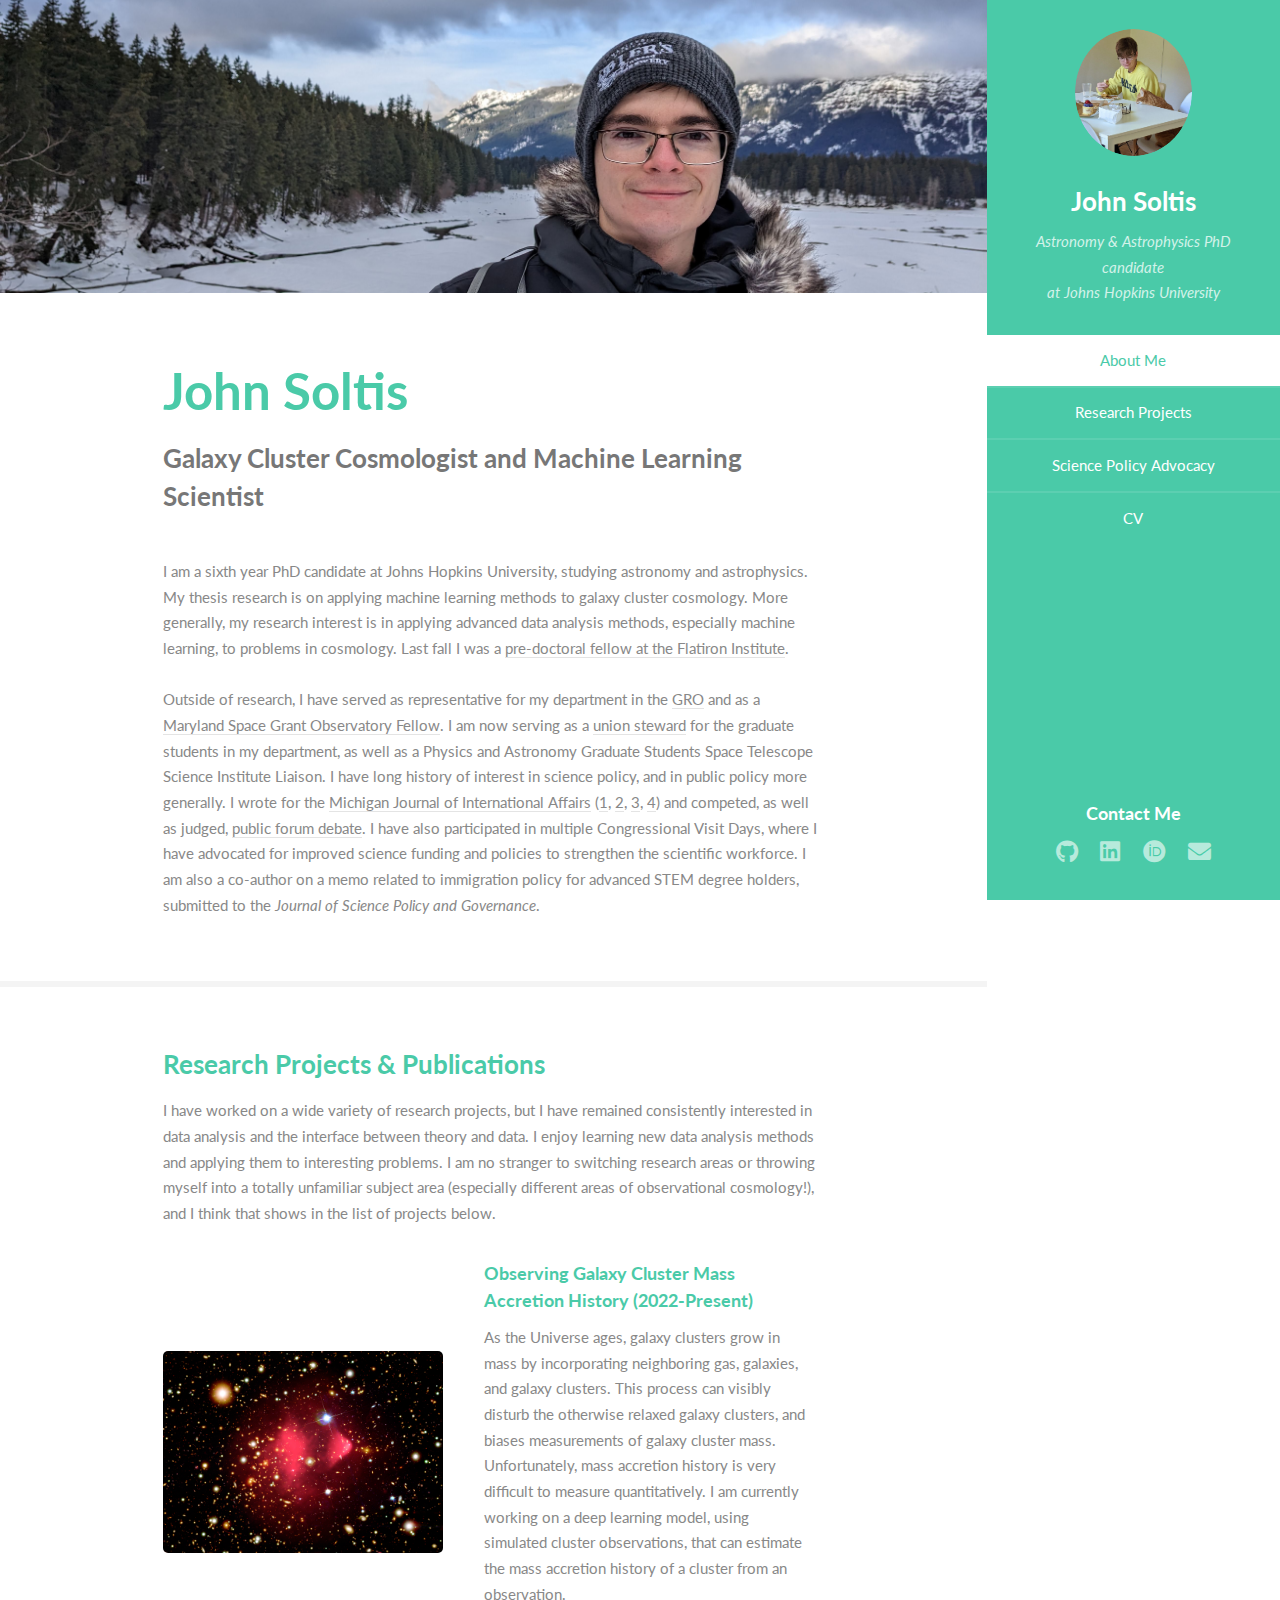
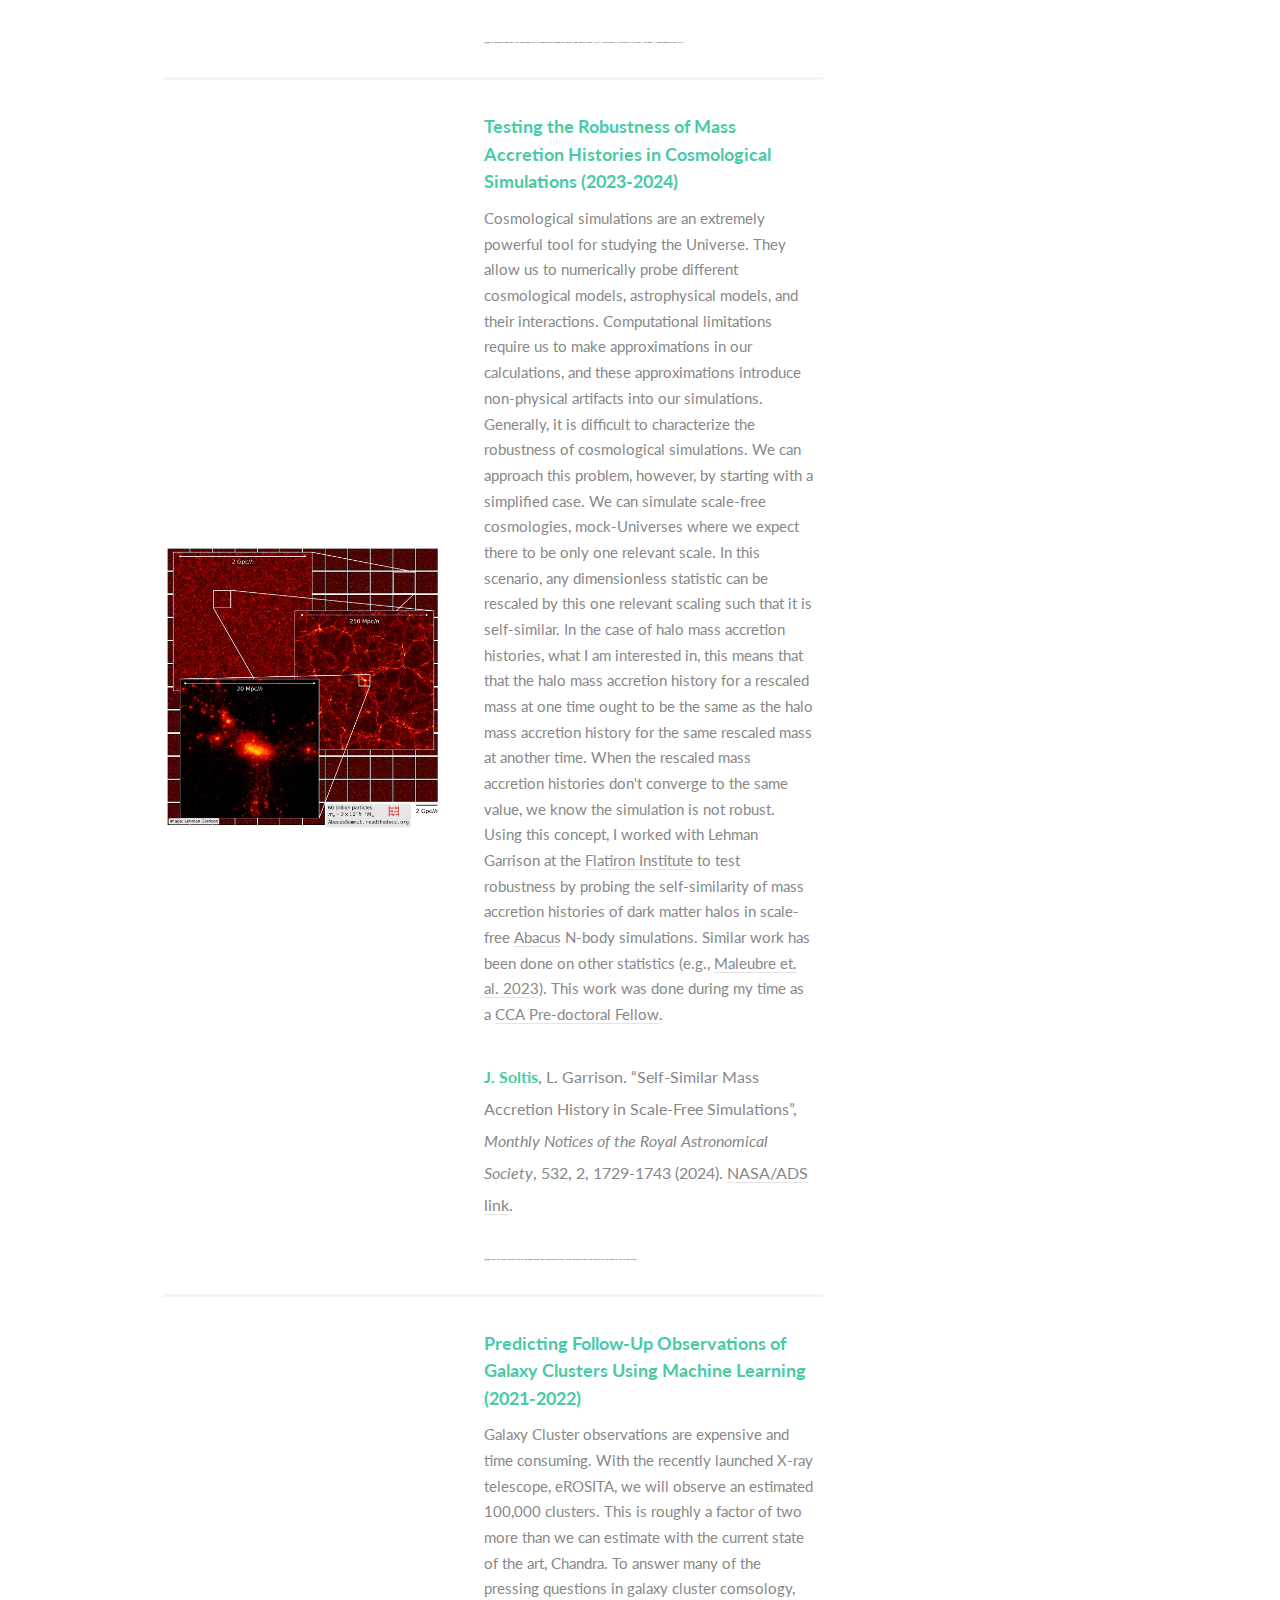
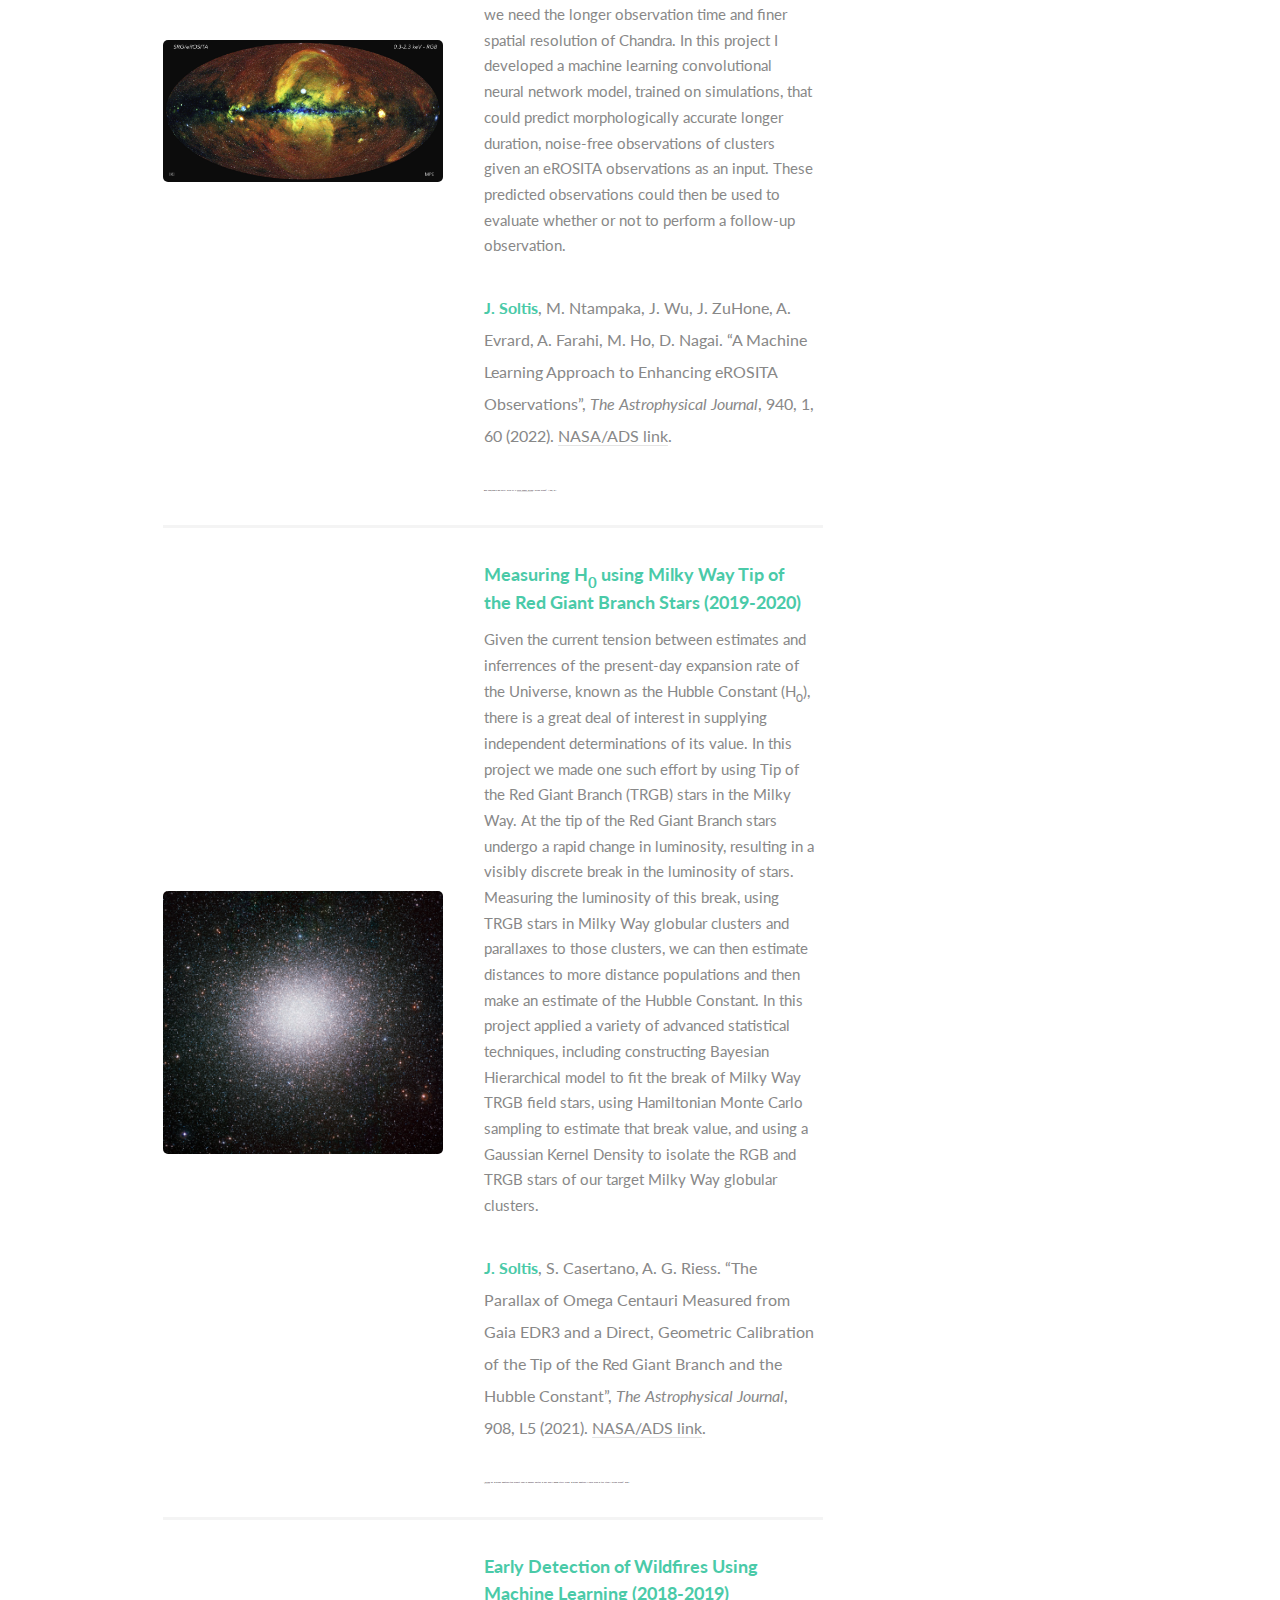
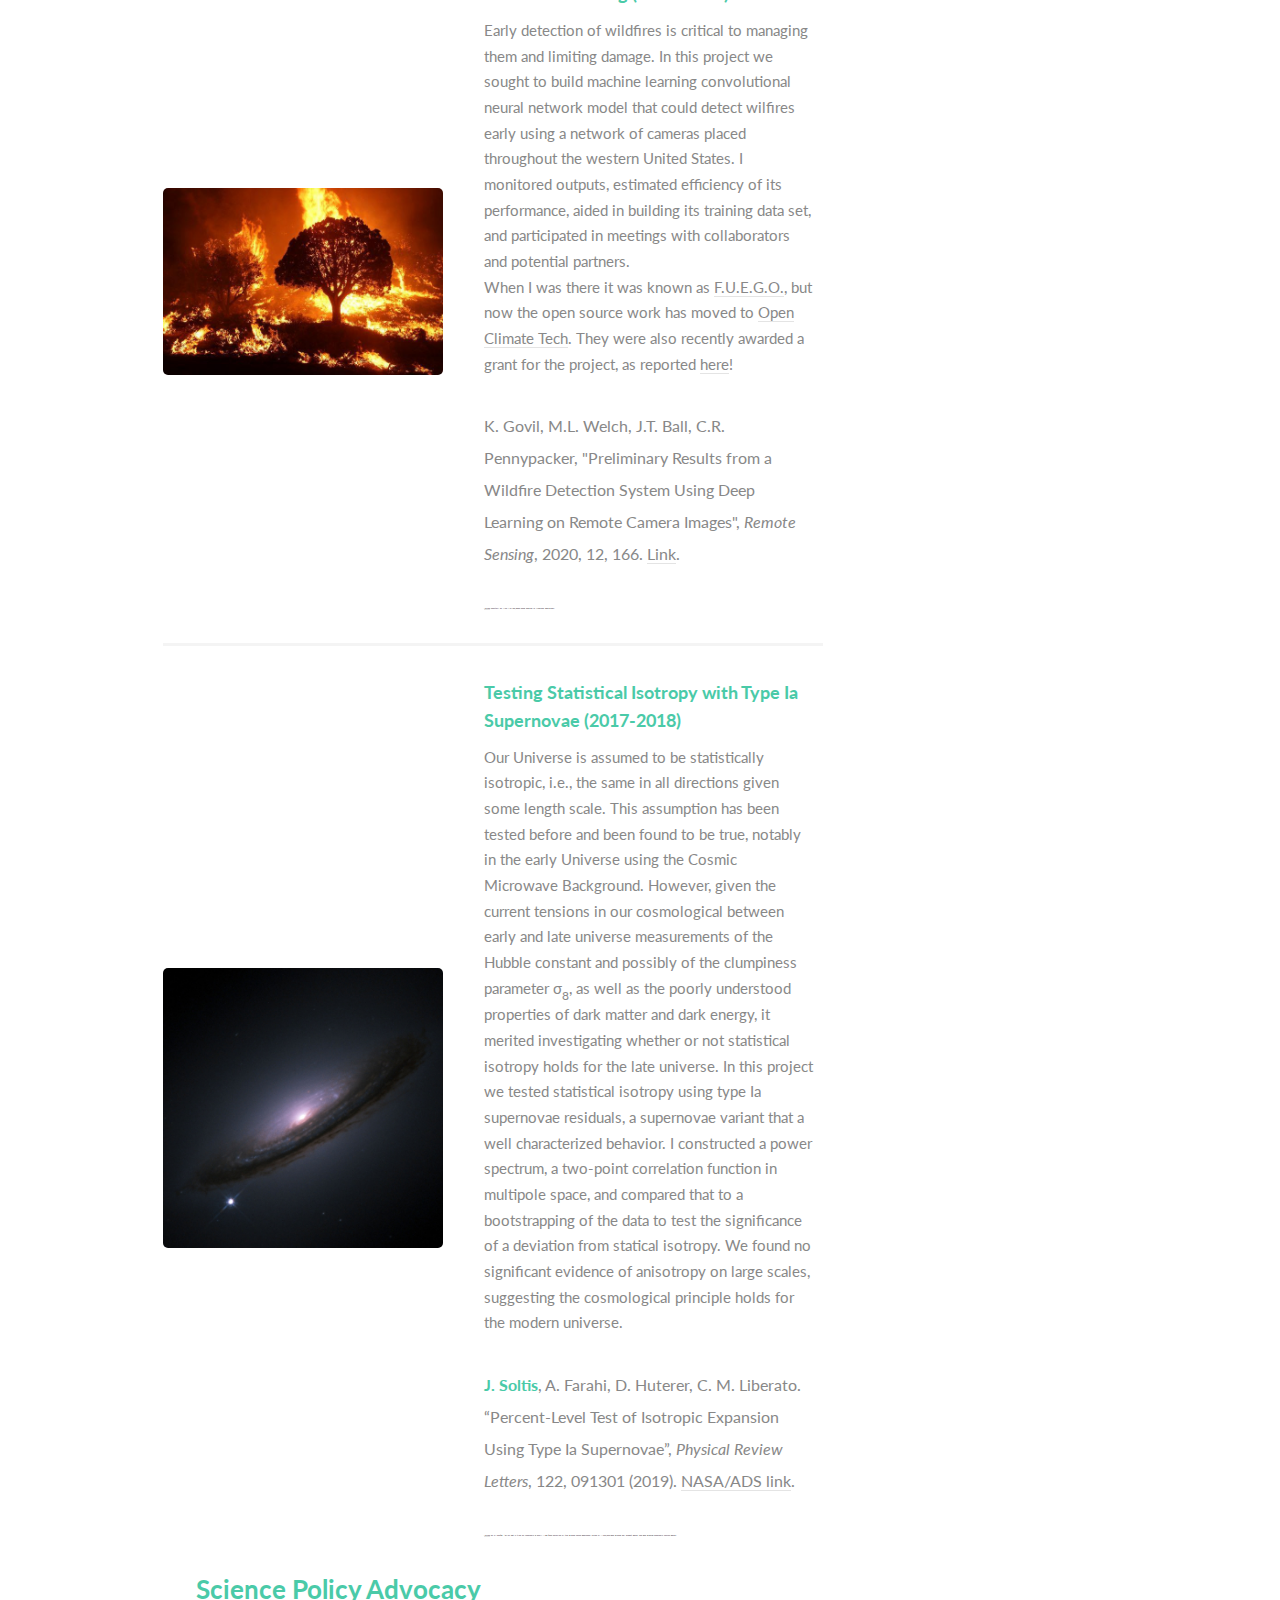
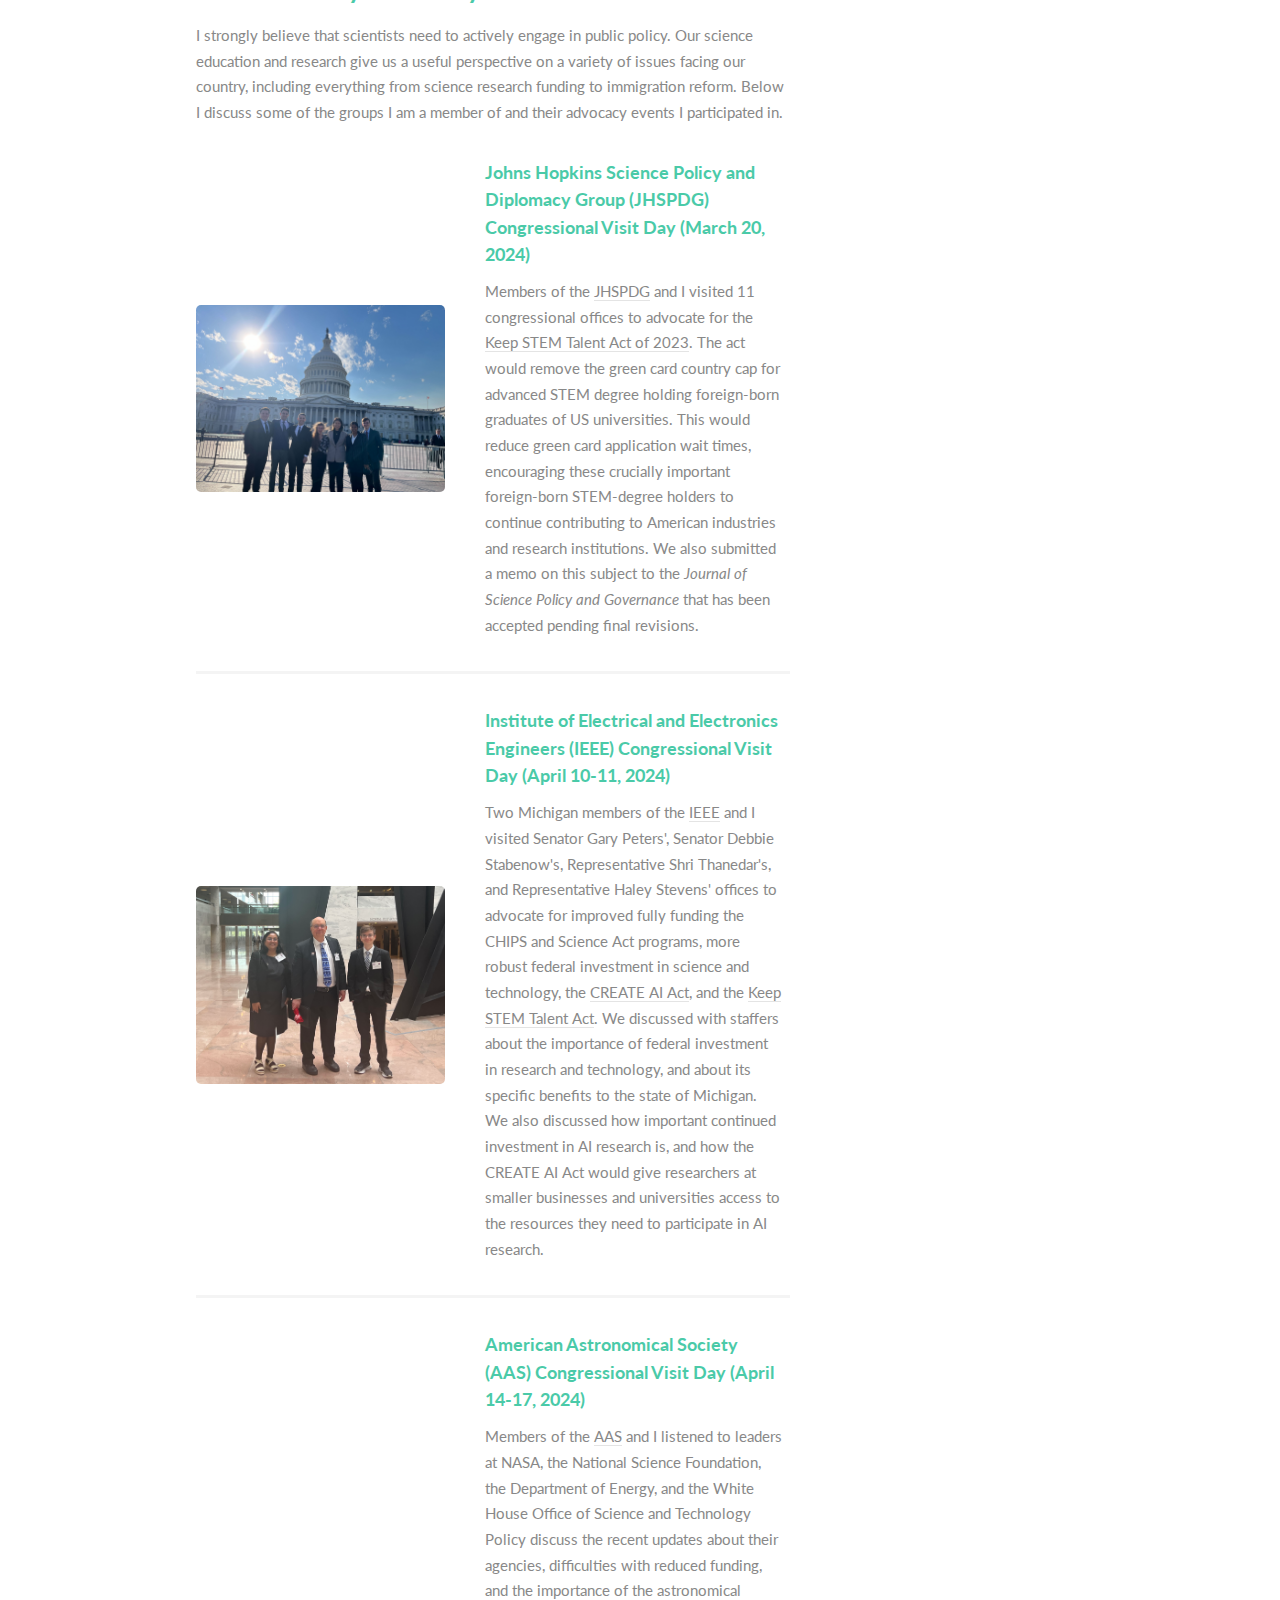
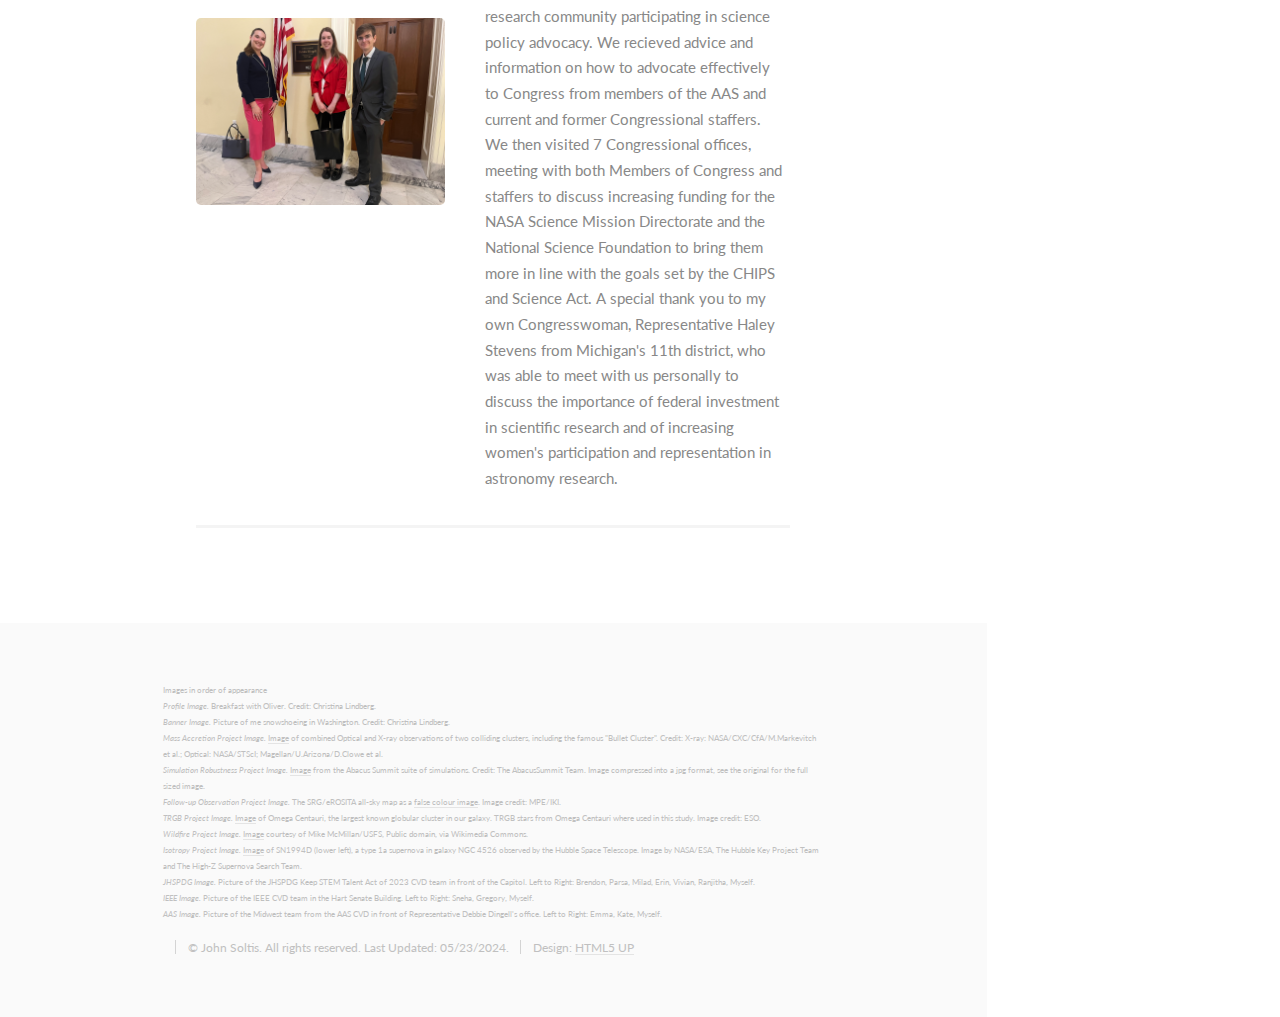
==== index.html @ f8741f29 "Update index.html" ====
<!DOCTYPE HTML>
<!--
	Read Only by HTML5 UP
	html5up.net | @ajlkn
	Free for personal and commercial use under the CCA 3.0 license (html5up.net/license)
-->
<html>
	<head>
		<title>John Soltis</title>
		<meta charset="utf-8" />
		<meta name="viewport" content="width=device-width, initial-scale=1, user-scalable=no" />
		<link rel="stylesheet" href="assets/css/main.css" />
	</head>
	<body class="is-preload">

		<!-- Header -->
			<section id="header">
				<header>
					<span class="image avatar"><img src="images/PXL_20211024_193450852_crop.jpg" alt="" /></span> <!-- 19998.jpeg -->
					<h1 id="logo"><a href="#">John Soltis</a></h1>
					<p>Astronomy & Astrophysics PhD candidate<br />
                    at Johns Hopkins University</p>
				</header>
				<nav id="nav">
					<ul>
						<li><a href="#one" class="active">About Me</a></li>
						<li><a href="#two">Research Projects</a></li>
						<li><a href="#three">Science Policy Advocacy</a></li>
						<li><a href="Soltis_CV_Website.pdf">CV</a></li>
					</ul>
				</nav>
				<footer>
					<ul class="icons">
                        <h4>Contact Me<h4>
						<li><a href="https://github.com/johnsoltis" class="icon brands fa-github"><span class="label">Github</span></a></li>
                        <li><a href="https://www.linkedin.com/in/john-soltis/" class="icon brands fa-linkedin"><span class="label">Linkedin</span></a></li>
                        <li><a href="https://orcid.org/0000-0002-0104-3593" class="icon brands fa-orcid"><span class="label">ORCID</span></a></li>
						<li><a href="mailto:jsoltis2@jhu.edu" class="icon solid fa-envelope"><span class="label">Email</span></a></li>
					</ul>
				</footer>
			</section>

		<!-- Wrapper -->
			<div id="wrapper">

				<!-- Main -->
					<div id="main">

						<!-- One -->
							<section id="one">
								<div class="image main" data-position="center">
									<img src="images/PXL_20230102_221918809.jpg" alt="" /> <!-- 20220703_132025 -->
	 							</div>
								<div class="container">
									<header class="major">
										<h2>John Soltis</h2>
										<p>Galaxy Cluster Cosmologist and Machine Learning Scientist</p>
									</header>
									<p>I am a sixth year PhD candidate at Johns Hopkins University, studying astronomy and astrophysics. My thesis research is on applying machine learning methods to galaxy cluster cosmology. More generally, my research interest is in applying advanced data analysis methods, especially machine learning, to problems in cosmology. Last fall I was a <a href "https://www.simonsfoundation.org/flatiron-institute-center-for-computational-astrophysics-pre-doctoral-program">pre-doctoral fellow at the Flatiron Institute</a>. <br> <br>Outside of research, I have served as representative for my department in the <a href="https://studentaffairs.jhu.edu/gro/">GRO</a> and as a <a href="https://md.spacegrant.org">Maryland Space Grant Observatory Fellow</a>. I am now serving as a <a href="https://trujhu.org/">union steward</a> for the graduate students in my department, as well as a Physics and Astronomy Graduate Students Space Telescope Science Institute Liaison. I have long history of interest in science policy, and in public policy more generally. I wrote for the <a href="https://www.mjia.org">Michigan Journal of International Affairs</a> (<a href="https://1323ac3e-aeb4-204f-3b32-357f8fc6b65f.filesusr.com/ugd/6c1717_c1c2ba6daf274f4e81d407ec2ac0248b.pdf">1</a>, <a href="https://1323ac3e-aeb4-204f-3b32-357f8fc6b65f.filesusr.com/ugd/6c1717_4b6e452e350449d596d16b055293cdd5.pdf">2</a>, <a href="https://1323ac3e-aeb4-204f-3b32-357f8fc6b65f.filesusr.com/ugd/6c1717_c9c0a15693b14600a33538b3d17d6cca.pdf">3</a>, <a href="https://1323ac3e-aeb4-204f-3b32-357f8fc6b65f.filesusr.com/ugd/6c1717_151fca6856b94bc9a6d71f5381959e10.pdf">4</a>) and competed, as well as judged, <a href="https://brrice.edu/home/clubs/debate/">public forum debate</a>. I have also participated in multiple Congressional Visit Days, where I have advocated for improved science funding and policies to strengthen the scientific workforce. I am also a co-author on a memo related to immigration policy for advanced STEM degree holders, submitted to the <i>Journal of Science Policy and Governance</i>.</p>
								</div>
							</section>

						<!-- Two -->
							<section id="two">
								<div class="container">
									<h3>Research Projects & Publications</h3>
									<p>I have worked on a wide variety of research projects, but I have remained consistently interested in data analysis and the interface between theory and data. I enjoy learning new data analysis methods and applying them to interesting problems. I am no stranger to switching research areas or throwing myself into a totally unfamiliar subject area (especially different areas of observational cosmology!), and I think that shows in the list of projects below.</p>
									<ul class="feature-icons">
                                        <div class="features">
                                            <article>
                                                <a href="#" class="image"><img src="images/1e0657_xray_opt.jpg" alt="" /></a>
                                                <div class="inner">
                                                    <h4>Observing Galaxy Cluster Mass Accretion History (2022-Present)</h4>
                                                    <p>As the Universe ages, galaxy clusters grow in mass by incorporating neighboring gas, galaxies, and galaxy clusters. This process can visibly disturb the otherwise relaxed galaxy clusters, and biases measurements of galaxy cluster mass. Unfortunately, mass accretion history is very difficult to measure quantitatively. I am currently working on a deep learning model, using simulated cluster observations, that can estimate the mass accretion history of a cluster from an observation.</p>
                                                    <p  style="font-size:2px;line-height:2"><a href="https://chandra.harvard.edu/photo/2006/1e0657/1e0657_xray_opt.jpg">Image</a> of combined Optical and X-ray observations of two colliding clusters, including the famous "Bullet Cluster". Credit: X-ray: NASA/CXC/CfA/M.Markevitch et al.; Optical: NASA/STScI; Magellan/U.Arizona/D.Clowe et al.</p>
                                                    
                                                </div>
                                            </article>
                                            <article>
                                                <a href="#" class="image"><img src="images/abacussummit_dpi192_portrait.jpg" alt="" /></a>
                                                <div class="inner">
                                                    <h4>Testing the Robustness of Mass Accretion Histories in Cosmological Simulations (2023-2024)</h4>
                                                    <p>Cosmological simulations are an extremely powerful tool for studying the Universe. They allow us to numerically probe different cosmological models, astrophysical models, and their interactions. Computational limitations require us to make approximations in our calculations, and these approximations introduce non-physical artifacts into our simulations. Generally, it is difficult to characterize the robustness of cosmological simulations. We can approach this problem, however, by starting with a simplified case. We can simulate scale-free cosmologies, mock-Universes where we expect there to be only one relevant scale. In this scenario, any dimensionless statistic can be rescaled by this one relevant scaling such that it is self-similar. In the case of halo mass accretion histories, what I am interested in, this means that that the halo mass accretion history for a rescaled mass at one time ought to be the same as the halo mass accretion history for the same rescaled mass at another time. When the rescaled mass accretion histories don't converge to the same value, we know the simulation is not robust. Using this concept, I worked with Lehman Garrison at the <a href="https://www.simonsfoundation.org/flatiron/">Flatiron Institute</a> to test robustness by probing the self-similarity of mass accretion histories of dark matter halos in scale-free <a href="https://abacussummit.readthedocs.io/en/latest/abacus.html">Abacus</a> N-body simulations. Similar work has been done on other statistics (e.g., <a href="https://ui.adsabs.harvard.edu/abs/2023MNRAS.525.1039M/abstract">Maleubre et. al. 2023</a>). This work was done during my time as a <a href="https://www.simonsfoundation.org/flatiron-institute-center-for-computational-astrophysics-pre-doctoral-program">CCA Pre-doctoral Fellow</a>.</p>
                                                    <p  style="font-size:16px;line-height:2"><b>J. Soltis</b>, L. Garrison. “Self-Similar Mass Accretion History in Scale-Free Simulations”, <i>Monthly Notices of the Royal Astronomical Society</i>, 532, 2, 1729-1743 (2024). <a href="https://ui.adsabs.harvard.edu/abs/2024MNRAS.532.1729S/abstract">NASA/ADS link</a>.</p>
						    <p  style="font-size:2px;line-height:2"><a href="https://abacussummit.readthedocs.io/en/latest/_images/abacussummit_dpi192_portrait.png">Image</a> from the Abacus Summit suite of simulations. Credit: The AbacusSummit Team. Image compressed into a jpg format, see the original for the full sized image.</p>
							
                                                </div>
                                            </article>
                                            <article>
                                                <a href="https://ui.adsabs.harvard.edu/abs/2022ApJ...940...60S/abstract" class="image"><img src="images/Ea3D0fcXYAA21zL.jpeg" alt="" /></a>
                                                <div class="inner">
                                                    <h4>Predicting Follow-Up Observations of Galaxy Clusters Using Machine Learning (2021-2022)</h4>
                                                    <p>Galaxy Cluster observations are expensive and time consuming. With the recently launched X-ray telescope, eROSITA, we will observe an estimated 100,000 clusters. This is roughly a factor of two more than we can estimate with the current state of the art, Chandra. To answer many of the pressing questions in galaxy cluster comsology, we need the longer observation time and finer spatial resolution of Chandra. In this project I developed a machine learning convolutional neural network model, trained on simulations, that could predict morphologically accurate longer duration, noise-free observations of clusters given an eROSITA observations as an input. These predicted observations could then be used to evaluate whether or not to perform a follow-up observation.</p>
                                                    <p  style="font-size:16px;line-height:2"><b>J. Soltis</b>, M. Ntampaka, J. Wu, J. ZuHone, A. Evrard, A. Farahi, M. Ho, D. Nagai. “A Machine Learning Approach to Enhancing eROSITA Observations”, <i>The Astrophysical Journal</i>, 940, 1, 60 (2022). <a href="https://ui.adsabs.harvard.edu/abs/2022ApJ...940...60S/abstract">NASA/ADS link</a>.</p>
                                                    <p  style="font-size:2px;line-height:2">The SRG/eROSITA all-sky map as a <a href="https://www.mpe.mpg.de/7540556/news20201210">false colour image</a>. Image credit: MPE/IKI.</p>
                                                </div>
                                            </article>
                                            <article>
                                                <a href="https://ui.adsabs.harvard.edu/abs/2021ApJ...908L...5S/abstract" class="image"><img src="images/eso0844a.jpg" alt="" /></a>
                                                <div class="inner">
                                                    <h4>Measuring H<sub>0</sub> using Milky Way Tip of the Red Giant Branch Stars (2019-2020)</h4>
                                                    <p>Given the current tension between estimates and inferrences of the present-day expansion rate of the Universe, known as the Hubble Constant (H<sub>0</sub>), there is a great deal of interest in supplying independent determinations of its value. In this project we made one such effort by using Tip of the Red Giant Branch (TRGB) stars in the Milky Way. At the tip of the Red Giant Branch stars undergo a rapid change in luminosity, resulting in a visibly discrete break in the luminosity of stars. Measuring the luminosity of this break, using TRGB stars in Milky Way globular clusters and parallaxes to those clusters, we can then estimate distances to more distance populations and then make an estimate of the Hubble Constant. In this project applied a variety of advanced statistical techniques, including constructing Bayesian Hierarchical model to fit the break of Milky Way TRGB field stars, using Hamiltonian Monte Carlo sampling to estimate that break value, and using a Gaussian Kernel Density to isolate the RGB and TRGB stars of our target Milky Way globular clusters.</p>
                                                    <p  style="font-size:16px;line-height:2"><b>J. Soltis</b>, S. Casertano, A. G. Riess. “The Parallax of Omega Centauri Measured from Gaia EDR3 and a Direct, Geometric Calibration of the Tip of the Red Giant Branch and the Hubble Constant”, <i>The Astrophysical Journal</i>, 908, L5 (2021). <a href="https://ui.adsabs.harvard.edu/abs/2021ApJ...908L...5S/abstract">NASA/ADS link</a>.</p>
                                                    <p  style="font-size:2px;line-height:2"><a href="https://www.eso.org/public/images/eso0844a/">Image</a> of Omega Centauri, the largest known globular cluster in our galaxy. TRGB stars from Omega Centauri where used in this study. Image credit: ESO.</p>
                                                </div>
                                            </article>
                                            <article>
                                                <a href="https://www.mdpi.com/2072-4292/12/1/166" class="image"><img src="images/Burnout_ops_on_Mangum_Fire_McCall_Smokejumpers.jpg" alt="" /></a>
                                                <div class="inner">
                                                    <h4>Early Detection of Wildfires Using Machine Learning (2018-2019)</h4>
                                                    <p>Early detection of wildfires is critical to managing them and limiting damage. In this project we sought to build machine learning convolutional neural network model that could detect wilfires early using a network of cameras placed throughout the western United States. I monitored outputs, estimated efficiency of its performance, aided in building its training data set, and participated in meetings with collaborators and potential partners.<br />When I was there it was known as <a href="https://fuego.ssl.berkeley.edu/">F.U.E.G.O.</a>, but now the open source work has moved to <a href="https://openclimatetech.org/">Open Climate Tech</a>. They were also recently awarded a grant for the project, as reported <a href="https://vcresearch.berkeley.edu/news/15-million-grant-will-improve-wildfire-spotting-air-and-space">here</a>!</p>
                                                    <p  style="font-size:16px;line-height:2">K. Govil, M.L. Welch, J.T. Ball, C.R. Pennypacker, "Preliminary Results from a Wildfire Detection System Using Deep Learning on Remote Camera Images", <i>Remote Sensing</i>, 2020, 12, 166. <a href="https://www.mdpi.com/2072-4292/12/1/166">Link</a>.</p>
                                                    <p  style="font-size:2px;line-height:2"><a href="https://commons.wikimedia.org/wiki/File:Burnout_ops_on_Mangum_Fire_McCall_Smokejumpers.jpg">Image</a> courtesy of Mike McMillan/USFS, Public domain, via Wikimedia Commons.</p>
                                                </div>
                                            </article>
                                            <article>
                                                <a href="https://ui.adsabs.harvard.edu/abs/2019PhRvL.122i1301S/abstract" class="image"><img src="images/ann11014a.jpg" alt="" /></a>
                                                <div class="inner">
                                                    <h4>Testing Statistical Isotropy with Type Ia Supernovae (2017-2018)</h4>
                                                    <p>Our Universe is assumed to be statistically isotropic, i.e., the same in all directions given some length scale. This assumption has been tested before and been found to be true, notably in the early Universe using the Cosmic Microwave Background. However, given the current tensions in our cosmological between early and late universe measurements of the Hubble constant and possibly of the clumpiness parameter &sigma;<sub>8</sub>, as well as the poorly understood properties of dark matter and dark energy, it merited investigating whether or not statistical isotropy holds for the late universe. In this project we tested statistical isotropy using type Ia supernovae residuals, a supernovae variant that a well characterized behavior. I constructed a power spectrum, a two-point correlation function in multipole space, and compared that to a bootstrapping of the data to test the significance of a deviation from statical isotropy. We found no significant evidence of anisotropy on large scales, suggesting the cosmological principle holds for the modern universe.</p>
                                                    <p  style="font-size:16px;line-height:2"><b>J. Soltis</b>, A. Farahi, D. Huterer, C. M. Liberato. “Percent-Level Test of Isotropic Expansion Using Type Ia Supernovae”, <i>Physical Review Letters</i>, 122, 091301 (2019). <a href="https://ui.adsabs.harvard.edu/abs/2019PhRvL.122i1301S/abstract">NASA/ADS link</a>.</p>
                                                    <p  style="font-size:2px;line-height:2"><a href="https://www.eso.org/public/images/ann11014a/">Image</a> of SN1994D (lower left), a type 1a supernova in galaxy NGC 4526 observed by the Hubble Space Telescope. Image by NASA/ESA, The Hubble Key Project Team and The High-Z Supernova Search Team.</p>
                                                </div>
                                            </article>
                                        </div>
						<!-- Three -->
							<section id="three">
								<div class="container">
									<h3>Science Policy Advocacy</h3>
									<p> I strongly believe that scientists need to actively engage in public policy. Our science education and research give us a useful perspective on a variety of issues facing our country, including everything from science research funding to immigration reform. Below I discuss some of the groups I am a member of and their advocacy events I participated in.</p>
									<ul class="feature-icons">
                                        <div class="features">
                                            <article>
                                                <a href="#" class="image"><img src="images/IMG_0137 (1).jpg" alt="" /></a>
                                                <div class="inner">
                                                    <h4>Johns Hopkins Science Policy and Diplomacy Group (JHSPDG) Congressional Visit Day (March 20, 2024)</h4>
                                                    <p>Members of the <a href="https://www.jhscipolgroup.org"> JHSPDG</a> and I visited 11 congressional offices to advocate for the <a href="https://www.congress.gov/bill/118th-congress/senate-bill/2384"> Keep STEM Talent Act of 2023</a>. The act would remove the green card country cap for advanced STEM degree holding foreign-born graduates of US universities. This would reduce green card application wait times, encouraging these crucially important foreign-born STEM-degree holders to continue contributing to American industries and research institutions. We also submitted a memo on this subject to the <i>Journal of Science Policy and Governance</i> that has been accepted pending final revisions.</p>
                                                </div>
                                            </article>
                                            <article>
                                                <a href="#" class="image"><img src="images/IMG_1961.jpg" alt="" /></a>
                                                <div class="inner">
                                                    <h4>Institute of Electrical and Electronics Engineers (IEEE) Congressional Visit Day (April 10-11, 2024)</h4>
                                                    <p>Two Michigan members of the <a href="https://www.ieee.org/about/index.html"> IEEE</a> and I visited Senator Gary Peters', Senator Debbie Stabenow's, Representative Shri Thanedar's, and Representative Haley Stevens' offices to advocate for improved fully funding the CHIPS and Science Act programs, more robust federal investment in science and technology, the <a href="https://www.congress.gov/bill/118th-congress/senate-bill/2714/titles?s=1&r=53">CREATE AI Act</a>, and the <a href="https://www.congress.gov/bill/118th-congress/senate-bill/2384"> Keep STEM Talent Act</a>. We discussed with staffers about the importance of federal investment in research and technology, and about its specific benefits to the state of Michigan. We also discussed how important continued investment in AI research is, and how the CREATE AI Act would give researchers at smaller businesses and universities access to the resources they need to participate in AI research.</p>
                                                </div>
                                            </article>
                                            <article>
						<a href="#" class="image"><img src="images/IMG_8127.jpeg" alt="" /></a>
                                                <div class="inner">
                                                    <h4>American Astronomical Society (AAS) Congressional Visit Day (April 14-17, 2024)</h4>
                                                    <p>Members of the <a href="https://aas.org"> AAS</a> and I listened to leaders at NASA, the National Science Foundation, the Department of Energy, and the White House Office of Science and Technology Policy discuss the recent updates about their agencies, difficulties with reduced funding, and the importance of the astronomical research community participating in science policy advocacy. We recieved advice and information on how to advocate effectively to Congress from members of the AAS and current and former Congressional staffers. We then visited 7 Congressional offices, meeting with both Members of Congress and staffers to discuss increasing funding for the NASA Science Mission Directorate and the National Science Foundation to bring them more in line with the goals set by the CHIPS and Science Act. A special thank you to my own Congresswoman, Representative Haley Stevens from Michigan's 11th district, who was able to meet with us personally to discuss the importance of federal investment in scientific research and of increasing women's participation and representation in astronomy research.</p>
                                                </div>
                                            </article>
                                            <article>
                                        </div>
									</ul>
								</div>
							</section>

                            <!-- Three -->
                            <!--    <section id="three">
                                    <div class="container">
                                        <h3>CV</h3>
                                        <p>Integer eu ante ornare amet commetus vestibulum blandit integer in curae ac faucibus integer non. Adipiscing cubilia elementum integer. Integer eu ante ornare amet commetus.</p>
                                        <div class="features">
                                            <article>
                                                <a href="#" class="image"><img src="images/pic01.jpg" alt="" /></a>
                                                <div class="inner">
                                                    <h4>Possibly broke spacetime</h4>
                                                    <p>Integer eu ante ornare amet commetus vestibulum blandit integer in curae ac faucibus integer adipiscing ornare amet.</p>
                                                </div>
                                            </article>
                                            <article>
                                                <a href="#" class="image"><img src="images/pic02.jpg" alt="" /></a>
                                                <div class="inner">
                                                    <h4>Terraformed a small moon</h4>
                                                    <p>Integer eu ante ornare amet commetus vestibulum blandit integer in curae ac faucibus integer adipiscing ornare amet.</p>
                                                </div>
                                            </article>
                                            <article>
                                                <a href="#" class="image"><img src="images/pic03.jpg" alt="" /></a>
                                                <div class="inner">
                                                    <h4>Snapped dark matter in the wild</h4>
                                                    <p>Integer eu ante ornare amet commetus vestibulum blandit integer in curae ac faucibus integer adipiscing ornare amet.</p>
                                                </div>
                                            </article>
                                        </div>
                                    </div>
                                </section> -->
                            
						<!-- Five -->
						<!--
							<section id="five">
								<div class="container">
									<h3>Elements</h3>

									<section>
										<h4>Text</h4>
										<p>This is <b>bold</b> and this is <strong>strong</strong>. This is <i>italic</i> and this is <em>emphasized</em>.
										This is <sup>superscript</sup> text and this is <sub>subscript</sub> text.
										This is <u>underlined</u> and this is code: <code>for (;;) { ... }</code>. Finally, <a href="#">this is a link</a>.</p>
										<hr />
										<header>
											<h4>Heading with a Subtitle</h4>
											<p>Lorem ipsum dolor sit amet nullam id egestas urna aliquam</p>
										</header>
										<p>Nunc lacinia ante nunc ac lobortis. Interdum adipiscing gravida odio porttitor sem non mi integer non faucibus ornare mi ut ante amet placerat aliquet. Volutpat eu sed ante lacinia sapien lorem accumsan varius montes viverra nibh in adipiscing blandit tempus accumsan.</p>
										<header>
											<h5>Heading with a Subtitle</h5>
											<p>Lorem ipsum dolor sit amet nullam id egestas urna aliquam</p>
										</header>
										<p>Nunc lacinia ante nunc ac lobortis. Interdum adipiscing gravida odio porttitor sem non mi integer non faucibus ornare mi ut ante amet placerat aliquet. Volutpat eu sed ante lacinia sapien lorem accumsan varius montes viverra nibh in adipiscing blandit tempus accumsan.</p>
										<hr />
										<h2>Heading Level 2</h2>
										<h3>Heading Level 3</h3>
										<h4>Heading Level 4</h4>
										<h5>Heading Level 5</h5>
										<h6>Heading Level 6</h6>
										<hr />
										<h5>Blockquote</h5>
										<blockquote>Fringilla nisl. Donec accumsan interdum nisi, quis tincidunt felis sagittis eget tempus euismod. Vestibulum ante ipsum primis in faucibus vestibulum. Blandit adipiscing eu felis iaculis volutpat ac adipiscing accumsan faucibus. Vestibulum ante ipsum primis in faucibus lorem ipsum dolor sit amet nullam adipiscing eu felis.</blockquote>
										<h5>Preformatted</h5>
										<pre><code>i = 0;

while (!deck.isInOrder()) {
    print 'Iteration ' + i;
    deck.shuffle();
    i++;
}

print 'It took ' + i + ' iterations to sort the deck.';</code></pre>
									</section>

									<section>
										<h4>Lists</h4>
										<div class="row">
											<div class="col-6 col-12-xsmall">
												<h5>Unordered</h5>
												<ul>
													<li>Dolor pulvinar etiam magna etiam.</li>
													<li>Sagittis adipiscing lorem eleifend.</li>
													<li>Felis enim feugiat dolore viverra.</li>
												</ul>
												<h5>Alternate</h5>
												<ul class="alt">
													<li>Dolor pulvinar etiam magna etiam.</li>
													<li>Sagittis adipiscing lorem eleifend.</li>
													<li>Felis enim feugiat dolore viverra.</li>
												</ul>
											</div>
											<div class="col-6 col-12-xsmall">
												<h5>Ordered</h5>
												<ol>
													<li>Dolor pulvinar etiam magna etiam.</li>
													<li>Etiam vel felis at lorem sed viverra.</li>
													<li>Felis enim feugiat dolore viverra.</li>
													<li>Dolor pulvinar etiam magna etiam.</li>
													<li>Etiam vel felis at lorem sed viverra.</li>
													<li>Felis enim feugiat dolore viverra.</li>
												</ol>
												<h5>Icons</h5>
												<ul class="icons">
													<li><a href="#" class="icon brands fa-twitter"><span class="label">Twitter</span></a></li>
													<li><a href="#" class="icon brands fa-facebook-f"><span class="label">Facebook</span></a></li>
													<li><a href="#" class="icon brands fa-instagram"><span class="label">Instagram</span></a></li>
													<li><a href="#" class="icon brands fa-github"><span class="label">Github</span></a></li>
													<li><a href="#" class="icon brands fa-dribbble"><span class="label">Dribbble</span></a></li>
													<li><a href="#" class="icon brands fa-tumblr"><span class="label">Tumblr</span></a></li>
												</ul>
											</div>
										</div>
										<h5>Actions</h5>
										<ul class="actions">
											<li><a href="#" class="button primary">Default</a></li>
											<li><a href="#" class="button">Default</a></li>
											<li><a href="#" class="button alt">Default</a></li>
										</ul>
										<ul class="actions small">
											<li><a href="#" class="button primary small">Small</a></li>
											<li><a href="#" class="button small">Small</a></li>
											<li><a href="#" class="button alt small">Small</a></li>
										</ul>
										<div class="row">
											<div class="col-3 col-6-medium col-12-xsmall">
												<ul class="actions stacked">
													<li><a href="#" class="button primary">Default</a></li>
													<li><a href="#" class="button">Default</a></li>
													<li><a href="#" class="button alt">Default</a></li>
												</ul>
											</div>
											<div class="col-3 col-6 col-12-xsmall">
												<ul class="actions stacked">
													<li><a href="#" class="button primary small">Small</a></li>
													<li><a href="#" class="button small">Small</a></li>
													<li><a href="#" class="button alt small">Small</a></li>
												</ul>
											</div>
											<div class="col-3 col-6-medium col-12-xsmall">
												<ul class="actions stacked">
													<li><a href="#" class="button primary fit">Default</a></li>
													<li><a href="#" class="button fit">Default</a></li>
													<li><a href="#" class="button alt fit">Default</a></li>
												</ul>
											</div>
											<div class="col-3 col-6-medium col-12-xsmall">
												<ul class="actions stacked">
													<li><a href="#" class="button primary small fit">Small</a></li>
													<li><a href="#" class="button small fit">Small</a></li>
													<li><a href="#" class="button alt small fit">Small</a></li>
												</ul>
											</div>
										</div>
									</section>

									<section>
										<h4>Table</h4>
										<h5>Default</h5>
										<div class="table-wrapper">
											<table>
												<thead>
													<tr>
														<th>Name</th>
														<th>Description</th>
														<th>Price</th>
													</tr>
												</thead>
												<tbody>
													<tr>
														<td>Item One</td>
														<td>Ante turpis integer aliquet porttitor.</td>
														<td>29.99</td>
													</tr>
													<tr>
														<td>Item Two</td>
														<td>Vis ac commodo adipiscing arcu aliquet.</td>
														<td>19.99</td>
													</tr>
													<tr>
														<td>Item Three</td>
														<td> Morbi faucibus arcu accumsan lorem.</td>
														<td>29.99</td>
													</tr>
													<tr>
														<td>Item Four</td>
														<td>Vitae integer tempus condimentum.</td>
														<td>19.99</td>
													</tr>
													<tr>
														<td>Item Five</td>
														<td>Ante turpis integer aliquet porttitor.</td>
														<td>29.99</td>
													</tr>
												</tbody>
												<tfoot>
													<tr>
														<td colspan="2"></td>
														<td>100.00</td>
													</tr>
												</tfoot>
											</table>
										</div>

										<h5>Alternate</h5>
										<div class="table-wrapper">
											<table class="alt">
												<thead>
													<tr>
														<th>Name</th>
														<th>Description</th>
														<th>Price</th>
													</tr>
												</thead>
												<tbody>
													<tr>
														<td>Item One</td>
														<td>Ante turpis integer aliquet porttitor.</td>
														<td>29.99</td>
													</tr>
													<tr>
														<td>Item Two</td>
														<td>Vis ac commodo adipiscing arcu aliquet.</td>
														<td>19.99</td>
													</tr>
													<tr>
														<td>Item Three</td>
														<td> Morbi faucibus arcu accumsan lorem.</td>
														<td>29.99</td>
													</tr>
													<tr>
														<td>Item Four</td>
														<td>Vitae integer tempus condimentum.</td>
														<td>19.99</td>
													</tr>
													<tr>
														<td>Item Five</td>
														<td>Ante turpis integer aliquet porttitor.</td>
														<td>29.99</td>
													</tr>
												</tbody>
												<tfoot>
													<tr>
														<td colspan="2"></td>
														<td>100.00</td>
													</tr>
												</tfoot>
											</table>
										</div>
									</section>

									<section>
										<h4>Buttons</h4>
										<ul class="actions">
											<li><a href="#" class="button primary">Primary</a></li>
											<li><a href="#" class="button">Default</a></li>
											<li><a href="#" class="button alt">Alternate</a></li>
										</ul>
										<ul class="actions">
											<li><a href="#" class="button primary large">Large</a></li>
											<li><a href="#" class="button">Default</a></li>
											<li><a href="#" class="button alt small">Small</a></li>
										</ul>
										<ul class="actions fit">
											<li><a href="#" class="button primary fit">Fit</a></li>
											<li><a href="#" class="button fit">Fit</a></li>
											<li><a href="#" class="button alt fit">Fit</a></li>
										</ul>
										<ul class="actions fit small">
											<li><a href="#" class="button primary fit small">Fit + Small</a></li>
											<li><a href="#" class="button fit small">Fit + Small</a></li>
											<li><a href="#" class="button alt fit small">Fit + Small</a></li>
										</ul>
										<ul class="actions">
											<li><a href="#" class="button primary icon solid fa-download">Icon</a></li>
											<li><a href="#" class="button icon solid fa-download">Icon</a></li>
											<li><a href="#" class="button alt icon solid fa-check">Icon</a></li>
										</ul>
										<ul class="actions">
											<li><span class="button primary disabled">Primary</span></li>
											<li><span class="button disabled">Default</span></li>
											<li><span class="button alt disabled">Alternate</span></li>
										</ul>
									</section>

									<section>
										<h4>Form</h4>
										<form method="post" action="#">
											<div class="row gtr-uniform">
												<div class="col-6 col-12-xsmall">
													<input type="text" name="demo-name" id="demo-name" value="" placeholder="Name" />
												</div>
												<div class="col-6 col-12-xsmall">
													<input type="email" name="demo-email" id="demo-email" value="" placeholder="Email" />
												</div>
												<div class="col-12">
													<select name="demo-category" id="demo-category">
														<option value="">- Category -</option>
														<option value="1">Manufacturing</option>
														<option value="1">Shipping</option>
														<option value="1">Administration</option>
														<option value="1">Human Resources</option>
													</select>
												</div>
												<div class="col-4 col-12-medium">
													<input type="radio" id="demo-priority-low" name="demo-priority" checked>
													<label for="demo-priority-low">Low Priority</label>
												</div>
												<div class="col-4 col-12-medium">
													<input type="radio" id="demo-priority-normal" name="demo-priority">
													<label for="demo-priority-normal">Normal Priority</label>
												</div>
												<div class="col-4 col-12-medium">
													<input type="radio" id="demo-priority-high" name="demo-priority">
													<label for="demo-priority-high">High Priority</label>
												</div>
												<div class="col-6 col-12-medium">
													<input type="checkbox" id="demo-copy" name="demo-copy">
													<label for="demo-copy">Email me a copy of this message</label>
												</div>
												<div class="col-6 col-12-medium">
													<input type="checkbox" id="demo-human" name="demo-human" checked>
													<label for="demo-human">I am a human and not a robot</label>
												</div>
												<div class="col-12">
													<textarea name="demo-message" id="demo-message" placeholder="Enter your message" rows="6"></textarea>
												</div>
												<div class="col-12">
													<ul class="actions">
														<li><input type="submit" value="Send Message" /></li>
														<li><input type="reset" value="Reset" class="alt" /></li>
													</ul>
												</div>
											</div>
										</form>
									</section>

									<section>
										<h4>Image</h4>
										<h5>Fit</h5>
										<span class="image fit"><img src="images/banner.jpg" alt="" /></span>
										<div class="box alt">
											<div class="row gtr-50 gtr-uniform">
												<div class="col-4"><span class="image fit"><img src="images/pic01.jpg" alt="" /></span></div>
												<div class="col-4"><span class="image fit"><img src="images/pic02.jpg" alt="" /></span></div>
												<div class="col-4"><span class="image fit"><img src="images/pic03.jpg" alt="" /></span></div>
												<div class="col-4"><span class="image fit"><img src="images/pic02.jpg" alt="" /></span></div>
												<div class="col-4"><span class="image fit"><img src="images/pic03.jpg" alt="" /></span></div>
												<div class="col-4"><span class="image fit"><img src="images/pic01.jpg" alt="" /></span></div>
												<div class="col-4"><span class="image fit"><img src="images/pic03.jpg" alt="" /></span></div>
												<div class="col-4"><span class="image fit"><img src="images/pic01.jpg" alt="" /></span></div>
												<div class="col-4"><span class="image fit"><img src="images/pic02.jpg" alt="" /></span></div>
											</div>
										</div>
										<h5>Left &amp; Right</h5>
										<p><span class="image left"><img src="images/avatar.jpg" alt="" /></span>Fringilla nisl. Donec accumsan interdum nisi, quis tincidunt felis sagittis eget. tempus euismod. Vestibulum ante ipsum primis in faucibus vestibulum. Blandit adipiscing eu felis iaculis volutpat ac adipiscing accumsan eu faucibus. Integer ac pellentesque praesent tincidunt felis sagittis eget. tempus euismod. Vestibulum ante ipsum primis in faucibus vestibulum. Blandit adipiscing eu felis iaculis volutpat ac adipiscing accumsan eu faucibus. Integer ac pellentesque praesent. Donec accumsan interdum nisi, quis tincidunt felis sagittis eget. tempus euismod. Vestibulum ante ipsum primis in faucibus vestibulum. Blandit adipiscing eu felis iaculis volutpat ac adipiscing accumsan eu faucibus. Integer ac pellentesque praesent tincidunt felis sagittis eget. tempus euismod. Vestibulum ante ipsum primis in faucibus vestibulum. Blandit adipiscing eu felis iaculis volutpat ac adipiscing accumsan eu faucibus. Integer ac pellentesque praesent.</p>
										<p><span class="image right"><img src="images/avatar.jpg" alt="" /></span>Fringilla nisl. Donec accumsan interdum nisi, quis tincidunt felis sagittis eget. tempus euismod. Vestibulum ante ipsum primis in faucibus vestibulum. Blandit adipiscing eu felis iaculis volutpat ac adipiscing accumsan eu faucibus. Integer ac pellentesque praesent tincidunt felis sagittis eget. tempus euismod. Vestibulum ante ipsum primis in faucibus vestibulum. Blandit adipiscing eu felis iaculis volutpat ac adipiscing accumsan eu faucibus. Integer ac pellentesque praesent. Donec accumsan interdum nisi, quis tincidunt felis sagittis eget. tempus euismod. Vestibulum ante ipsum primis in faucibus vestibulum. Blandit adipiscing eu felis iaculis volutpat ac adipiscing accumsan eu faucibus. Integer ac pellentesque praesent tincidunt felis sagittis eget. tempus euismod. Vestibulum ante ipsum primis in faucibus vestibulum. Blandit adipiscing eu felis iaculis volutpat ac adipiscing accumsan eu faucibus. Integer ac pellentesque praesent.</p>
									</section>

								</div>
							</section>
						-->

					</div>

				<!-- Footer -->
					<section id="footer">
						<div class="container">
							<ul class="copyright">
                                <p style="font-size:8px;line-height:2">Images in order of appearance
                                <br /><i>Profile Image.</i> Breakfast with Oliver. Credit: Christina Lindberg.
                                <br /><i>Banner Image.</i> Picture of me snowshoeing in Washington. Credit: Christina Lindberg.
                                <br /><i>Mass Accretion Project Image.</i> <a href="https://chandra.harvard.edu/photo/2006/1e0657/1e0657_xray_opt.jpg">Image</a> of combined Optical and X-ray observations of two colliding clusters, including the famous "Bullet Cluster". Credit: X-ray: NASA/CXC/CfA/M.Markevitch et al.; Optical: NASA/STScI; Magellan/U.Arizona/D.Clowe et al.
                                <br /><i>Simulation Robustness Project Image.</i> <a href="https://abacussummit.readthedocs.io/en/latest/_images/abacussummit_dpi192_portrait.png">Image</a> from the Abacus Summit suite of simulations. Credit: The AbacusSummit Team. Image compressed into a jpg format, see the original for the full sized image.
                                <br /><i>Follow-up Observation Project Image.</i> The SRG/eROSITA all-sky map as a <a href="https://www.mpe.mpg.de/7540556/news20201210">false colour image</a>. Image credit: MPE/IKI.
                                <br /><i>TRGB Project Image.</i> <a href="https://www.eso.org/public/images/eso0844a/">Image</a> of Omega Centauri, the largest known globular cluster in our galaxy. TRGB stars from Omega Centauri where used in this study. Image credit: ESO.
                                <br /><i>Wildfire Project Image.</i> <a href="https://commons.wikimedia.org/wiki/File:Burnout_ops_on_Mangum_Fire_McCall_Smokejumpers.jpg">Image</a> courtesy of Mike McMillan/USFS, Public domain, via Wikimedia Commons.
                                <br /><i>Isotropy Project Image.</i> <a href="https://www.eso.org/public/images/ann11014a/">Image</a> of SN1994D (lower left), a type 1a supernova in galaxy NGC 4526 observed by the Hubble Space Telescope. Image by NASA/ESA, The Hubble Key Project Team and The High-Z Supernova Search Team.
                                <br /><i> JHSPDG Image.</i> Picture of the JHSPDG Keep STEM Talent Act of 2023 CVD team in front of the Capitol. Left to Right: Brendon, Parsa, Milad, Erin, Vivian, Ranjitha, Myself.
                                <br /><i> IEEE Image.</i> Picture of the IEEE CVD team in the Hart Senate Building. Left to Right: Sneha, Gregory, Myself.
                                <br /><i> AAS Image.</i> Picture of the Midwest team from the AAS CVD in front of Representative Debbie Dingell's office. Left to Right: Emma, Kate, Myself.</p>
                                <li>&copy; John Soltis. All rights reserved. Last Updated: 05/23/2024. </li><li>Design: <a href="http://html5up.net">HTML5 UP</a></li>
							</ul>
						</div>
					</section>

			</div>

		<!-- Scripts -->
			<script src="assets/js/jquery.min.js"></script>
			<script src="assets/js/jquery.scrollex.min.js"></script>
			<script src="assets/js/jquery.scrolly.min.js"></script>
			<script src="assets/js/browser.min.js"></script>
			<script src="assets/js/breakpoints.min.js"></script>
			<script src="assets/js/util.js"></script>
			<script src="assets/js/main.js"></script>

	</body>
</html>
---- assets/css/main.css ----
@import url("fontawesome-all.min.css");
@import url("https://fonts.googleapis.com/css?family=Lato:400,400italic,700,700italic|Source+Code+Pro:400");

/*
	Read Only by HTML5 UP
	html5up.net | @ajlkn
	Free for personal and commercial use under the CCA 3.0 license (html5up.net/license)
*/

html, body, div, span, applet, object,
iframe, h1, h2, h3, h4, h5, h6, p, blockquote,
pre, a, abbr, acronym, address, big, cite,
code, del, dfn, em, img, ins, kbd, q, s, samp,
small, strike, strong, sub, sup, tt, var, b,
u, i, center, dl, dt, dd, ol, ul, li, fieldset,
form, label, legend, table, caption, tbody,
tfoot, thead, tr, th, td, article, aside,
canvas, details, embed, figure, figcaption,
footer, header, hgroup, menu, nav, output, ruby,
section, summary, time, mark, audio, video {
	margin: 0;
	padding: 0;
	border: 0;
	font-size: 100%;
	font: inherit;
	vertical-align: baseline;}

article, aside, details, figcaption, figure,
footer, header, hgroup, menu, nav, section {
	display: block;}

body {
	line-height: 1;
}

ol, ul {
	list-style: none;
}

blockquote, q {
	quotes: none;
}

	blockquote:before, blockquote:after, q:before, q:after {
		content: '';
		content: none;
	}

table {
	border-collapse: collapse;
	border-spacing: 0;
}

body {
	-webkit-text-size-adjust: none;
}

mark {
	background-color: transparent;
	color: inherit;
}

input::-moz-focus-inner {
	border: 0;
	padding: 0;
}

input, select, textarea {
	-moz-appearance: none;
	-webkit-appearance: none;
	-ms-appearance: none;
	appearance: none;
}

/* Basic */

	html {
		box-sizing: border-box;
	}

	*, *:before, *:after {
		box-sizing: inherit;
	}

	body {
		background: #fff; /*  */
	}

		body.is-preload *, body.is-preload *:before, body.is-preload *:after {
			-moz-animation: none !important;
			-webkit-animation: none !important;
			-ms-animation: none !important;
			animation: none !important;
			-moz-transition: none !important;
			-webkit-transition: none !important;
			-ms-transition: none !important;
			transition: none !important;
		}

	body, input, select, textarea {
		color: #888; /* This is the main text*/
		font-family: "Lato", sans-serif;
		font-size: 14pt; /* This is the main text fontsize (16pt og)*/
		font-weight: 400; /* This is the main text boldness (400 og)*/
		line-height: 1.75em;/* This is the main text height spacing (1.75 og)*/
	}

	a {
		-moz-transition: color 0.2s ease-in-out, border-color 0.2s ease-in-out;
		-webkit-transition: color 0.2s ease-in-out, border-color 0.2s ease-in-out;
		-ms-transition: color 0.2s ease-in-out, border-color 0.2s ease-in-out;
		transition: color 0.2s ease-in-out, border-color 0.2s ease-in-out;
		border-bottom: solid 1px #e4e4e4;
		color: inherit;
		text-decoration: none;
	}

		a:hover {
			border-bottom-color: transparent;
			color: #4acaa8 !important;
		}
	strong, b {
		color: #4acaa8; /*#777 This is the bolded text*/
		font-weight: 700;
	}

	em, i {
		font-style: italic;
	}

	p {
		margin: 0 0 2.25em 0;
	}

	h1, h2, h3, h4, h5, h6 {
		color: #4acaa8; /*#777 This is the header text*/
		font-weight: 700;
		line-height: 1em;
		margin: 0 0 0.5625em 0; /* 0 0 0.5625em 0*/
	}

		h1 a, h2 a, h3 a, h4 a, h5 a, h6 a {
			border: 0;
			color: inherit;
			text-decoration: none;
		}

	h2 {
		font-size: 2em; /* 2em */
		line-height: 1.5em;
	}

	h3 {
		font-size: 1.75em;
		line-height: 1.5em;
	}

	h4 {
		font-size: 1.25em;
		line-height: 1.5em;
	}

	h5 {
		font-size: 0.9em;
		line-height: 1.5em;
	}

	h6 {
		font-size: 0.7em;
		line-height: 1.5em;
	}

	sub {
		font-size: 0.8em;
		position: relative;
		top: 0.5em;
	}

	sup {
		font-size: 0.8em;
		position: relative;
		top: -0.5em;
	}

	hr {
		border: 0;
		border-bottom: solid 2px #f4f4f4;
		margin: 2.25em 0;
	}

		hr.major {
			margin: 3.375em 0;
		}

	blockquote {
		border-left: solid 8px #e4e4e4;
		font-style: italic;
		margin: 0 0 2.25em 0;
		padding: 0.5em 0 0.5em 2em;
	}

	code {
		background: #555;
		border-radius: 5px;
		color: #fff;
		font-family: "Source Code Pro", monospace;
		font-size: 0.9em;
		margin: 0 0.25em;
		padding: 0.25em 0.65em;
	}

	pre {
		font-family: "Source Code Pro", monospace;
		font-size: 0.9em;
		margin: 0 0 2.25em 0;
	}

		pre code {
			-webkit-overflow-scrolling: touch;
			display: block;
			line-height: 1.5em;
			overflow-x: auto;
			padding: 1em 1.5em;
		}

	.align-left {
		text-align: left;
	}

	.align-center {
		text-align: center;
	}

	.align-right {
		text-align: right;
	}

/* Row */

	.row {
		display: flex;
		flex-wrap: wrap;
		box-sizing: border-box;
		align-items: stretch;
	}

		.row > * {
			box-sizing: border-box;
		}

		.row.gtr-uniform > * > :last-child {
			margin-bottom: 0;
		}

		.row.aln-left {
			justify-content: flex-start;
		}

		.row.aln-center {
			justify-content: center;
		}

		.row.aln-right {
			justify-content: flex-end;
		}

		.row.aln-top {
			align-items: flex-start;
		}

		.row.aln-middle {
			align-items: center;
		}

		.row.aln-bottom {
			align-items: flex-end;
		}

		.row > .imp {
			order: -1;
		}

		.row > .col-1 {
			width: 8.33333%;
		}

		.row > .off-1 {
			margin-left: 8.33333%;
		}

		.row > .col-2 {
			width: 16.66667%;
		}

		.row > .off-2 {
			margin-left: 16.66667%;
		}

		.row > .col-3 {
			width: 25%;
		}

		.row > .off-3 {
			margin-left: 25%;
		}

		.row > .col-4 {
			width: 33.33333%;
		}

		.row > .off-4 {
			margin-left: 33.33333%;
		}

		.row > .col-5 {
			width: 41.66667%;
		}

		.row > .off-5 {
			margin-left: 41.66667%;
		}

		.row > .col-6 {
			width: 50%;
		}

		.row > .off-6 {
			margin-left: 50%;
		}

		.row > .col-7 {
			width: 58.33333%;
		}

		.row > .off-7 {
			margin-left: 58.33333%;
		}

		.row > .col-8 {
			width: 66.66667%;
		}

		.row > .off-8 {
			margin-left: 66.66667%;
		}

		.row > .col-9 {
			width: 75%;
		}

		.row > .off-9 {
			margin-left: 75%;
		}

		.row > .col-10 {
			width: 83.33333%;
		}

		.row > .off-10 {
			margin-left: 83.33333%;
		}

		.row > .col-11 {
			width: 91.66667%;
		}

		.row > .off-11 {
			margin-left: 91.66667%;
		}

		.row > .col-12 {
			width: 100%;
		}

		.row > .off-12 {
			margin-left: 100%;
		}

		.row.gtr-0 {
			margin-top: 0;
			margin-left: 0em;
		}

			.row.gtr-0 > * {
				padding: 0 0 0 0em;
			}

			.row.gtr-0.gtr-uniform {
				margin-top: 0em;
			}

				.row.gtr-0.gtr-uniform > * {
					padding-top: 0em;
				}

		.row.gtr-25 {
			margin-top: 0;
			margin-left: -0.5em;
		}

			.row.gtr-25 > * {
				padding: 0 0 0 0.5em;
			}

			.row.gtr-25.gtr-uniform {
				margin-top: -0.5em;
			}

				.row.gtr-25.gtr-uniform > * {
					padding-top: 0.5em;
				}

		.row.gtr-50 {
			margin-top: 0;
			margin-left: -1em;
		}

			.row.gtr-50 > * {
				padding: 0 0 0 1em;
			}

			.row.gtr-50.gtr-uniform {
				margin-top: -1em;
			}

				.row.gtr-50.gtr-uniform > * {
					padding-top: 1em;
				}

		.row {
			margin-top: 0;
			margin-left: -2em;
		}

			.row > * {
				padding: 0 0 0 2em;
			}

			.row.gtr-uniform {
				margin-top: -2em;
			}

				.row.gtr-uniform > * {
					padding-top: 2em;
				}

		.row.gtr-150 {
			margin-top: 0;
			margin-left: -3em;
		}

			.row.gtr-150 > * {
				padding: 0 0 0 3em;
			}

			.row.gtr-150.gtr-uniform {
				margin-top: -3em;
			}

				.row.gtr-150.gtr-uniform > * {
					padding-top: 3em;
				}

		.row.gtr-200 {
			margin-top: 0;
			margin-left: -4em;
		}

			.row.gtr-200 > * {
				padding: 0 0 0 4em;
			}

			.row.gtr-200.gtr-uniform {
				margin-top: -4em;
			}

				.row.gtr-200.gtr-uniform > * {
					padding-top: 4em;
				}

		@media screen and (max-width: 1680px) {

			.row {
				display: flex;
				flex-wrap: wrap;
				box-sizing: border-box;
				align-items: stretch;
			}

				.row > * {
					box-sizing: border-box;
				}

				.row.gtr-uniform > * > :last-child {
					margin-bottom: 0;
				}

				.row.aln-left {
					justify-content: flex-start;
				}

				.row.aln-center {
					justify-content: center;
				}

				.row.aln-right {
					justify-content: flex-end;
				}

				.row.aln-top {
					align-items: flex-start;
				}

				.row.aln-middle {
					align-items: center;
				}

				.row.aln-bottom {
					align-items: flex-end;
				}

				.row > .imp-xlarge {
					order: -1;
				}

				.row > .col-1-xlarge {
					width: 8.33333%;
				}

				.row > .off-1-xlarge {
					margin-left: 8.33333%;
				}

				.row > .col-2-xlarge {
					width: 16.66667%;
				}

				.row > .off-2-xlarge {
					margin-left: 16.66667%;
				}

				.row > .col-3-xlarge {
					width: 25%;
				}

				.row > .off-3-xlarge {
					margin-left: 25%;
				}

				.row > .col-4-xlarge {
					width: 33.33333%;
				}

				.row > .off-4-xlarge {
					margin-left: 33.33333%;
				}

				.row > .col-5-xlarge {
					width: 41.66667%;
				}

				.row > .off-5-xlarge {
					margin-left: 41.66667%;
				}

				.row > .col-6-xlarge {
					width: 50%;
				}

				.row > .off-6-xlarge {
					margin-left: 50%;
				}

				.row > .col-7-xlarge {
					width: 58.33333%;
				}

				.row > .off-7-xlarge {
					margin-left: 58.33333%;
				}

				.row > .col-8-xlarge {
					width: 66.66667%;
				}

				.row > .off-8-xlarge {
					margin-left: 66.66667%;
				}

				.row > .col-9-xlarge {
					width: 75%;
				}

				.row > .off-9-xlarge {
					margin-left: 75%;
				}

				.row > .col-10-xlarge {
					width: 83.33333%;
				}

				.row > .off-10-xlarge {
					margin-left: 83.33333%;
				}

				.row > .col-11-xlarge {
					width: 91.66667%;
				}

				.row > .off-11-xlarge {
					margin-left: 91.66667%;
				}

				.row > .col-12-xlarge {
					width: 100%;
				}

				.row > .off-12-xlarge {
					margin-left: 100%;
				}

				.row.gtr-0 {
					margin-top: 0;
					margin-left: 0em;
				}

					.row.gtr-0 > * {
						padding: 0 0 0 0em;
					}

					.row.gtr-0.gtr-uniform {
						margin-top: 0em;
					}

						.row.gtr-0.gtr-uniform > * {
							padding-top: 0em;
						}

				.row.gtr-25 {
					margin-top: 0;
					margin-left: -0.5em;
				}

					.row.gtr-25 > * {
						padding: 0 0 0 0.5em;
					}

					.row.gtr-25.gtr-uniform {
						margin-top: -0.5em;
					}

						.row.gtr-25.gtr-uniform > * {
							padding-top: 0.5em;
						}

				.row.gtr-50 {
					margin-top: 0;
					margin-left: -1em;
				}

					.row.gtr-50 > * {
						padding: 0 0 0 1em;
					}

					.row.gtr-50.gtr-uniform {
						margin-top: -1em;
					}

						.row.gtr-50.gtr-uniform > * {
							padding-top: 1em;
						}

				.row {
					margin-top: 0;
					margin-left: -2em;
				}

					.row > * {
						padding: 0 0 0 2em;
					}

					.row.gtr-uniform {
						margin-top: -2em;
					}

						.row.gtr-uniform > * {
							padding-top: 2em;
						}

				.row.gtr-150 {
					margin-top: 0;
					margin-left: -3em;
				}

					.row.gtr-150 > * {
						padding: 0 0 0 3em;
					}

					.row.gtr-150.gtr-uniform {
						margin-top: -3em;
					}

						.row.gtr-150.gtr-uniform > * {
							padding-top: 3em;
						}

				.row.gtr-200 {
					margin-top: 0;
					margin-left: -4em;
				}

					.row.gtr-200 > * {
						padding: 0 0 0 4em;
					}

					.row.gtr-200.gtr-uniform {
						margin-top: -4em;
					}

						.row.gtr-200.gtr-uniform > * {
							padding-top: 4em;
						}

		}

		@media screen and (max-width: 1280px) {

			.row {
				display: flex;
				flex-wrap: wrap;
				box-sizing: border-box;
				align-items: stretch;
			}

				.row > * {
					box-sizing: border-box;
				}

				.row.gtr-uniform > * > :last-child {
					margin-bottom: 0;
				}

				.row.aln-left {
					justify-content: flex-start;
				}

				.row.aln-center {
					justify-content: center;
				}

				.row.aln-right {
					justify-content: flex-end;
				}

				.row.aln-top {
					align-items: flex-start;
				}

				.row.aln-middle {
					align-items: center;
				}

				.row.aln-bottom {
					align-items: flex-end;
				}

				.row > .imp-large {
					order: -1;
				}

				.row > .col-1-large {
					width: 8.33333%;
				}

				.row > .off-1-large {
					margin-left: 8.33333%;
				}

				.row > .col-2-large {
					width: 16.66667%;
				}

				.row > .off-2-large {
					margin-left: 16.66667%;
				}

				.row > .col-3-large {
					width: 25%;
				}

				.row > .off-3-large {
					margin-left: 25%;
				}

				.row > .col-4-large {
					width: 33.33333%;
				}

				.row > .off-4-large {
					margin-left: 33.33333%;
				}

				.row > .col-5-large {
					width: 41.66667%;
				}

				.row > .off-5-large {
					margin-left: 41.66667%;
				}

				.row > .col-6-large {
					width: 50%;
				}

				.row > .off-6-large {
					margin-left: 50%;
				}

				.row > .col-7-large {
					width: 58.33333%;
				}

				.row > .off-7-large {
					margin-left: 58.33333%;
				}

				.row > .col-8-large {
					width: 66.66667%;
				}

				.row > .off-8-large {
					margin-left: 66.66667%;
				}

				.row > .col-9-large {
					width: 75%;
				}

				.row > .off-9-large {
					margin-left: 75%;
				}

				.row > .col-10-large {
					width: 83.33333%;
				}

				.row > .off-10-large {
					margin-left: 83.33333%;
				}

				.row > .col-11-large {
					width: 91.66667%;
				}

				.row > .off-11-large {
					margin-left: 91.66667%;
				}

				.row > .col-12-large {
					width: 100%;
				}

				.row > .off-12-large {
					margin-left: 100%;
				}

				.row.gtr-0 {
					margin-top: 0;
					margin-left: 0em;
				}

					.row.gtr-0 > * {
						padding: 0 0 0 0em;
					}

					.row.gtr-0.gtr-uniform {
						margin-top: 0em;
					}

						.row.gtr-0.gtr-uniform > * {
							padding-top: 0em;
						}

				.row.gtr-25 {
					margin-top: 0;
					margin-left: -0.375em;
				}

					.row.gtr-25 > * {
						padding: 0 0 0 0.375em;
					}

					.row.gtr-25.gtr-uniform {
						margin-top: -0.375em;
					}

						.row.gtr-25.gtr-uniform > * {
							padding-top: 0.375em;
						}

				.row.gtr-50 {
					margin-top: 0;
					margin-left: -0.75em;
				}

					.row.gtr-50 > * {
						padding: 0 0 0 0.75em;
					}

					.row.gtr-50.gtr-uniform {
						margin-top: -0.75em;
					}

						.row.gtr-50.gtr-uniform > * {
							padding-top: 0.75em;
						}

				.row {
					margin-top: 0;
					margin-left: -1.5em;
				}

					.row > * {
						padding: 0 0 0 1.5em;
					}

					.row.gtr-uniform {
						margin-top: -1.5em;
					}

						.row.gtr-uniform > * {
							padding-top: 1.5em;
						}

				.row.gtr-150 {
					margin-top: 0;
					margin-left: -2.25em;
				}

					.row.gtr-150 > * {
						padding: 0 0 0 2.25em;
					}

					.row.gtr-150.gtr-uniform {
						margin-top: -2.25em;
					}

						.row.gtr-150.gtr-uniform > * {
							padding-top: 2.25em;
						}

				.row.gtr-200 {
					margin-top: 0;
					margin-left: -3em;
				}

					.row.gtr-200 > * {
						padding: 0 0 0 3em;
					}

					.row.gtr-200.gtr-uniform {
						margin-top: -3em;
					}

						.row.gtr-200.gtr-uniform > * {
							padding-top: 3em;
						}

		}

		@media screen and (max-width: 1024px) {

			.row {
				display: flex;
				flex-wrap: wrap;
				box-sizing: border-box;
				align-items: stretch;
			}

				.row > * {
					box-sizing: border-box;
				}

				.row.gtr-uniform > * > :last-child {
					margin-bottom: 0;
				}

				.row.aln-left {
					justify-content: flex-start;
				}

				.row.aln-center {
					justify-content: center;
				}

				.row.aln-right {
					justify-content: flex-end;
				}

				.row.aln-top {
					align-items: flex-start;
				}

				.row.aln-middle {
					align-items: center;
				}

				.row.aln-bottom {
					align-items: flex-end;
				}

				.row > .imp-medium {
					order: -1;
				}

				.row > .col-1-medium {
					width: 8.33333%;
				}

				.row > .off-1-medium {
					margin-left: 8.33333%;
				}

				.row > .col-2-medium {
					width: 16.66667%;
				}

				.row > .off-2-medium {
					margin-left: 16.66667%;
				}

				.row > .col-3-medium {
					width: 25%;
				}

				.row > .off-3-medium {
					margin-left: 25%;
				}

				.row > .col-4-medium {
					width: 33.33333%;
				}

				.row > .off-4-medium {
					margin-left: 33.33333%;
				}

				.row > .col-5-medium {
					width: 41.66667%;
				}

				.row > .off-5-medium {
					margin-left: 41.66667%;
				}

				.row > .col-6-medium {
					width: 50%;
				}

				.row > .off-6-medium {
					margin-left: 50%;
				}

				.row > .col-7-medium {
					width: 58.33333%;
				}

				.row > .off-7-medium {
					margin-left: 58.33333%;
				}

				.row > .col-8-medium {
					width: 66.66667%;
				}

				.row > .off-8-medium {
					margin-left: 66.66667%;
				}

				.row > .col-9-medium {
					width: 75%;
				}

				.row > .off-9-medium {
					margin-left: 75%;
				}

				.row > .col-10-medium {
					width: 83.33333%;
				}

				.row > .off-10-medium {
					margin-left: 83.33333%;
				}

				.row > .col-11-medium {
					width: 91.66667%;
				}

				.row > .off-11-medium {
					margin-left: 91.66667%;
				}

				.row > .col-12-medium {
					width: 100%;
				}

				.row > .off-12-medium {
					margin-left: 100%;
				}

				.row.gtr-0 {
					margin-top: 0;
					margin-left: 0em;
				}

					.row.gtr-0 > * {
						padding: 0 0 0 0em;
					}

					.row.gtr-0.gtr-uniform {
						margin-top: 0em;
					}

						.row.gtr-0.gtr-uniform > * {
							padding-top: 0em;
						}

				.row.gtr-25 {
					margin-top: 0;
					margin-left: -0.375em;
				}

					.row.gtr-25 > * {
						padding: 0 0 0 0.375em;
					}

					.row.gtr-25.gtr-uniform {
						margin-top: -0.375em;
					}

						.row.gtr-25.gtr-uniform > * {
							padding-top: 0.375em;
						}

				.row.gtr-50 {
					margin-top: 0;
					margin-left: -0.75em;
				}

					.row.gtr-50 > * {
						padding: 0 0 0 0.75em;
					}

					.row.gtr-50.gtr-uniform {
						margin-top: -0.75em;
					}

						.row.gtr-50.gtr-uniform > * {
							padding-top: 0.75em;
						}

				.row {
					margin-top: 0;
					margin-left: -1.5em;
				}

					.row > * {
						padding: 0 0 0 1.5em;
					}

					.row.gtr-uniform {
						margin-top: -1.5em;
					}

						.row.gtr-uniform > * {
							padding-top: 1.5em;
						}

				.row.gtr-150 {
					margin-top: 0;
					margin-left: -2.25em;
				}

					.row.gtr-150 > * {
						padding: 0 0 0 2.25em;
					}

					.row.gtr-150.gtr-uniform {
						margin-top: -2.25em;
					}

						.row.gtr-150.gtr-uniform > * {
							padding-top: 2.25em;
						}

				.row.gtr-200 {
					margin-top: 0;
					margin-left: -3em;
				}

					.row.gtr-200 > * {
						padding: 0 0 0 3em;
					}

					.row.gtr-200.gtr-uniform {
						margin-top: -3em;
					}

						.row.gtr-200.gtr-uniform > * {
							padding-top: 3em;
						}

		}

		@media screen and (max-width: 736px) {

			.row {
				display: flex;
				flex-wrap: wrap;
				box-sizing: border-box;
				align-items: stretch;
			}

				.row > * {
					box-sizing: border-box;
				}

				.row.gtr-uniform > * > :last-child {
					margin-bottom: 0;
				}

				.row.aln-left {
					justify-content: flex-start;
				}

				.row.aln-center {
					justify-content: center;
				}

				.row.aln-right {
					justify-content: flex-end;
				}

				.row.aln-top {
					align-items: flex-start;
				}

				.row.aln-middle {
					align-items: center;
				}

				.row.aln-bottom {
					align-items: flex-end;
				}

				.row > .imp-small {
					order: -1;
				}

				.row > .col-1-small {
					width: 8.33333%;
				}

				.row > .off-1-small {
					margin-left: 8.33333%;
				}

				.row > .col-2-small {
					width: 16.66667%;
				}

				.row > .off-2-small {
					margin-left: 16.66667%;
				}

				.row > .col-3-small {
					width: 25%;
				}

				.row > .off-3-small {
					margin-left: 25%;
				}

				.row > .col-4-small {
					width: 33.33333%;
				}

				.row > .off-4-small {
					margin-left: 33.33333%;
				}

				.row > .col-5-small {
					width: 41.66667%;
				}

				.row > .off-5-small {
					margin-left: 41.66667%;
				}

				.row > .col-6-small {
					width: 50%;
				}

				.row > .off-6-small {
					margin-left: 50%;
				}

				.row > .col-7-small {
					width: 58.33333%;
				}

				.row > .off-7-small {
					margin-left: 58.33333%;
				}

				.row > .col-8-small {
					width: 66.66667%;
				}

				.row > .off-8-small {
					margin-left: 66.66667%;
				}

				.row > .col-9-small {
					width: 75%;
				}

				.row > .off-9-small {
					margin-left: 75%;
				}

				.row > .col-10-small {
					width: 83.33333%;
				}

				.row > .off-10-small {
					margin-left: 83.33333%;
				}

				.row > .col-11-small {
					width: 91.66667%;
				}

				.row > .off-11-small {
					margin-left: 91.66667%;
				}

				.row > .col-12-small {
					width: 100%;
				}

				.row > .off-12-small {
					margin-left: 100%;
				}

				.row.gtr-0 {
					margin-top: 0;
					margin-left: 0em;
				}

					.row.gtr-0 > * {
						padding: 0 0 0 0em;
					}

					.row.gtr-0.gtr-uniform {
						margin-top: 0em;
					}

						.row.gtr-0.gtr-uniform > * {
							padding-top: 0em;
						}

				.row.gtr-25 {
					margin-top: 0;
					margin-left: -0.3125em;
				}

					.row.gtr-25 > * {
						padding: 0 0 0 0.3125em;
					}

					.row.gtr-25.gtr-uniform {
						margin-top: -0.3125em;
					}

						.row.gtr-25.gtr-uniform > * {
							padding-top: 0.3125em;
						}

				.row.gtr-50 {
					margin-top: 0;
					margin-left: -0.625em;
				}

					.row.gtr-50 > * {
						padding: 0 0 0 0.625em;
					}

					.row.gtr-50.gtr-uniform {
						margin-top: -0.625em;
					}

						.row.gtr-50.gtr-uniform > * {
							padding-top: 0.625em;
						}

				.row {
					margin-top: 0;
					margin-left: -1.25em;
				}

					.row > * {
						padding: 0 0 0 1.25em;
					}

					.row.gtr-uniform {
						margin-top: -1.25em;
					}

						.row.gtr-uniform > * {
							padding-top: 1.25em;
						}

				.row.gtr-150 {
					margin-top: 0;
					margin-left: -1.875em;
				}

					.row.gtr-150 > * {
						padding: 0 0 0 1.875em;
					}

					.row.gtr-150.gtr-uniform {
						margin-top: -1.875em;
					}

						.row.gtr-150.gtr-uniform > * {
							padding-top: 1.875em;
						}

				.row.gtr-200 {
					margin-top: 0;
					margin-left: -2.5em;
				}

					.row.gtr-200 > * {
						padding: 0 0 0 2.5em;
					}

					.row.gtr-200.gtr-uniform {
						margin-top: -2.5em;
					}

						.row.gtr-200.gtr-uniform > * {
							padding-top: 2.5em;
						}

		}

		@media screen and (max-width: 480px) {

			.row {
				display: flex;
				flex-wrap: wrap;
				box-sizing: border-box;
				align-items: stretch;
			}

				.row > * {
					box-sizing: border-box;
				}

				.row.gtr-uniform > * > :last-child {
					margin-bottom: 0;
				}

				.row.aln-left {
					justify-content: flex-start;
				}

				.row.aln-center {
					justify-content: center;
				}

				.row.aln-right {
					justify-content: flex-end;
				}

				.row.aln-top {
					align-items: flex-start;
				}

				.row.aln-middle {
					align-items: center;
				}

				.row.aln-bottom {
					align-items: flex-end;
				}

				.row > .imp-xsmall {
					order: -1;
				}

				.row > .col-1-xsmall {
					width: 8.33333%;
				}

				.row > .off-1-xsmall {
					margin-left: 8.33333%;
				}

				.row > .col-2-xsmall {
					width: 16.66667%;
				}

				.row > .off-2-xsmall {
					margin-left: 16.66667%;
				}

				.row > .col-3-xsmall {
					width: 25%;
				}

				.row > .off-3-xsmall {
					margin-left: 25%;
				}

				.row > .col-4-xsmall {
					width: 33.33333%;
				}

				.row > .off-4-xsmall {
					margin-left: 33.33333%;
				}

				.row > .col-5-xsmall {
					width: 41.66667%;
				}

				.row > .off-5-xsmall {
					margin-left: 41.66667%;
				}

				.row > .col-6-xsmall {
					width: 50%;
				}

				.row > .off-6-xsmall {
					margin-left: 50%;
				}

				.row > .col-7-xsmall {
					width: 58.33333%;
				}

				.row > .off-7-xsmall {
					margin-left: 58.33333%;
				}

				.row > .col-8-xsmall {
					width: 66.66667%;
				}

				.row > .off-8-xsmall {
					margin-left: 66.66667%;
				}

				.row > .col-9-xsmall {
					width: 75%;
				}

				.row > .off-9-xsmall {
					margin-left: 75%;
				}

				.row > .col-10-xsmall {
					width: 83.33333%;
				}

				.row > .off-10-xsmall {
					margin-left: 83.33333%;
				}

				.row > .col-11-xsmall {
					width: 91.66667%;
				}

				.row > .off-11-xsmall {
					margin-left: 91.66667%;
				}

				.row > .col-12-xsmall {
					width: 100%;
				}

				.row > .off-12-xsmall {
					margin-left: 100%;
				}

				.row.gtr-0 {
					margin-top: 0;
					margin-left: 0em;
				}

					.row.gtr-0 > * {
						padding: 0 0 0 0em;
					}

					.row.gtr-0.gtr-uniform {
						margin-top: 0em;
					}

						.row.gtr-0.gtr-uniform > * {
							padding-top: 0em;
						}

				.row.gtr-25 {
					margin-top: 0;
					margin-left: -0.3125em;
				}

					.row.gtr-25 > * {
						padding: 0 0 0 0.3125em;
					}

					.row.gtr-25.gtr-uniform {
						margin-top: -0.3125em;
					}

						.row.gtr-25.gtr-uniform > * {
							padding-top: 0.3125em;
						}

				.row.gtr-50 {
					margin-top: 0;
					margin-left: -0.625em;
				}

					.row.gtr-50 > * {
						padding: 0 0 0 0.625em;
					}

					.row.gtr-50.gtr-uniform {
						margin-top: -0.625em;
					}

						.row.gtr-50.gtr-uniform > * {
							padding-top: 0.625em;
						}

				.row {
					margin-top: 0;
					margin-left: -1.25em;
				}

					.row > * {
						padding: 0 0 0 1.25em;
					}

					.row.gtr-uniform {
						margin-top: -1.25em;
					}

						.row.gtr-uniform > * {
							padding-top: 1.25em;
						}

				.row.gtr-150 {
					margin-top: 0;
					margin-left: -1.875em;
				}

					.row.gtr-150 > * {
						padding: 0 0 0 1.875em;
					}

					.row.gtr-150.gtr-uniform {
						margin-top: -1.875em;
					}

						.row.gtr-150.gtr-uniform > * {
							padding-top: 1.875em;
						}

				.row.gtr-200 {
					margin-top: 0;
					margin-left: -2.5em;
				}

					.row.gtr-200 > * {
						padding: 0 0 0 2.5em;
					}

					.row.gtr-200.gtr-uniform {
						margin-top: -2.5em;
					}

						.row.gtr-200.gtr-uniform > * {
							padding-top: 2.5em;
						}

		}

/* Container */

	.container {
		margin: 0 auto;
		max-width: calc(100% - 4.5em);
		width: 45em;
	}

		.container.xsmall {
			width: 11.25em;
		}

		.container.small {
			width: 22.5em;
		}

		.container.medium {
			width: 33.75em;
		}

		.container.large {
			width: 56.25em;
		}

		.container.xlarge {
			width: 67.5em;
		}

		.container.max {
			width: 100%;
		}

		@media screen and (max-width: 1024px) {

			.container {
				width: 100% !important;
			}

		}

		@media screen and (max-width: 480px) {

			.container {
				max-width: calc(100% - 3.375em);
			}

		}

/* Section/Article */

	section.special, article.special {
		text-align: center;
	}

	header p {
		color: #aaa;
		position: relative;
		margin: 0 0 1.6875em 0;
	}

	header h2 + p {
		font-size: 1.25em;
		margin-top: -0.5em; /* */
		line-height: 1.5em;
	}

	header h3 + p {
		font-size: 1.1em;
		margin-top: -0.35em;
		line-height: 1.5em;
	}

	header h4 + p,
	header h5 + p,
	header h6 + p {
		font-size: 0.9em;
		margin-top: -0.25em;
		line-height: 1.5em;
	}

	header.major h2 {
		color: #4acaa8;/* */
		font-size: 3.5em;
	}

		header.major h2 + p {
			color: #777;
			font-size: 1.75em;
			font-weight: 700;
			margin-top: -0.75em;
		}

/* Form */

	form {
		margin: 0 0 2.25em 0;
	}

	label {
		color: #777;
		display: block;
		font-size: 0.9em;
		font-weight: 700;
		margin: 0 0 1.125em 0;
	}

	input::-moz-focus-inner {
		border: 0;
		padding: 0;
	}

	input[type="text"],
	input[type="password"],
	input[type="email"],
	select,
	textarea {
		-moz-appearance: none;
		-webkit-appearance: none;
		-ms-appearance: none;
		appearance: none;
		border-radius: 5px;
		border: none;
		border: solid 2px #e4e4e4;
		color: inherit;
		display: block;
		outline: 0;
		padding: 0 1em;
		text-decoration: none;
		width: 100%;
	}

		input[type="text"]:invalid,
		input[type="password"]:invalid,
		input[type="email"]:invalid,
		select:invalid,
		textarea:invalid {
			box-shadow: none;
		}

		input[type="text"]:focus,
		input[type="password"]:focus,
		input[type="email"]:focus,
		select:focus,
		textarea:focus {
			border-color: #4acaa8;
		}

	select {
		background-image: url("data:image/svg+xml;charset=utf8,%3Csvg xmlns='http://www.w3.org/2000/svg' width='40' height='40' preserveAspectRatio='none' viewBox='0 0 40 40'%3E%3Cpath d='M9.4,12.3l10.4,10.4l10.4-10.4c0.2-0.2,0.5-0.4,0.9-0.4c0.3,0,0.6,0.1,0.9,0.4l3.3,3.3c0.2,0.2,0.4,0.5,0.4,0.9 c0,0.4-0.1,0.6-0.4,0.9L20.7,31.9c-0.2,0.2-0.5,0.4-0.9,0.4c-0.3,0-0.6-0.1-0.9-0.4L4.3,17.3c-0.2-0.2-0.4-0.5-0.4-0.9 c0-0.4,0.1-0.6,0.4-0.9l3.3-3.3c0.2-0.2,0.5-0.4,0.9-0.4S9.1,12.1,9.4,12.3z' fill='%23e4e4e4' /%3E%3C/svg%3E");
		background-size: 1.25em;
		background-repeat: no-repeat;
		background-position: calc(100% - 1em) center;
		height: 2.75em;
		padding-right: 2.75em;
		text-overflow: ellipsis;
	}

		select option {
			color: #777;
			background: #fff;
		}

		select:focus::-ms-value {
			background-color: transparent;
		}

		select::-ms-expand {
			display: none;
		}

	input[type="text"],
	input[type="password"],
	input[type="email"],
	select {
		height: 2.75em;
	}

	textarea {
		padding: 0.75em 1em;
	}

	input[type="checkbox"],
	input[type="radio"] {
		-moz-appearance: none;
		-webkit-appearance: none;
		-ms-appearance: none;
		appearance: none;
		display: block;
		float: left;
		margin-right: -2em;
		opacity: 0;
		width: 1em;
		z-index: -1;
	}

		input[type="checkbox"] + label,
		input[type="radio"] + label {
			text-decoration: none;
			color: #888;
			cursor: pointer;
			display: inline-block;
			font-size: 1em;
			font-weight: 400;
			padding-left: 2.4em;
			padding-right: 0.75em;
			position: relative;
		}

			input[type="checkbox"] + label:before,
			input[type="radio"] + label:before {
				-moz-osx-font-smoothing: grayscale;
				-webkit-font-smoothing: antialiased;
				display: inline-block;
				font-style: normal;
				font-variant: normal;
				text-rendering: auto;
				line-height: 1;
				text-transform: none !important;
				font-family: 'Font Awesome 5 Free';
				font-weight: 900;
			}

			input[type="checkbox"] + label:before,
			input[type="radio"] + label:before {
				background: #fafafa;
				border-radius: 5px;
				border: solid 2px #e4e4e4;
				content: '';
				display: inline-block;
				font-size: 0.8em;
				height: 2.0625em;
				left: 0;
				line-height: 2.0625em;
				position: absolute;
				text-align: center;
				top: 0;
				width: 2.0625em;
			}

		input[type="checkbox"]:checked + label:before,
		input[type="radio"]:checked + label:before {
			background: #989898;
			border-color: #989898;
			color: #ffffff;
			content: '\f00c';
		}

		input[type="checkbox"]:focus + label:before,
		input[type="radio"]:focus + label:before {
			border-color: #4acaa8;
		}

	input[type="checkbox"] + label:before {
		border-radius: 5px;
	}

	input[type="radio"] + label:before {
		border-radius: 100%;
	}

	::-webkit-input-placeholder {
		color: #aaa !important;
		font-style: italic;
		opacity: 1.0;
	}

	:-moz-placeholder {
		color: #aaa !important;
		font-style: italic;
		opacity: 1.0;
	}

	::-moz-placeholder {
		color: #aaa !important;
		font-style: italic;
		opacity: 1.0;
	}

	:-ms-input-placeholder {
		color: #aaa !important;
		font-style: italic;
		opacity: 1.0;
	}

/* Box */

	.box {
		border-radius: 5px;
		border: solid 2px #e4e4e4;
		margin-bottom: 2.25em;
		padding: 1.5em;
	}

		.box > :last-child,
		.box > :last-child > :last-child,
		.box > :last-child > :last-child > :last-child {
			margin-bottom: 0;
		}

		.box.alt {
			border: 0;
			border-radius: 0;
			padding: 0;
		}

/* Icon */

	.icon {
		text-decoration: none;
		border-bottom: none;
		position: relative;
	}

		.icon:before {
			-moz-osx-font-smoothing: grayscale;
			-webkit-font-smoothing: antialiased;
			display: inline-block;
			font-style: normal;
			font-variant: normal;
			text-rendering: auto;
			line-height: 1;
			text-transform: none !important;
			font-family: 'Font Awesome 5 Free';
			font-weight: 400;
		}

		.icon > .label {
			display: none;
		}

		.icon:before {
			line-height: inherit;
		}

		.icon.solid:before {
			font-weight: 900;
		}

		.icon.brands:before {
			font-family: 'Font Awesome 5 Brands';
		}

/* Image */

	.image {
		border-radius: 5px;
		border: 0;
		display: inline-block;
		position: relative;
	}

		.image[data-position] img {
			-moz-object-fit: cover;
			-webkit-object-fit: cover;
			-ms-object-fit: cover;
			object-fit: cover;
			display: block;
			position: absolute;
			top: 0;
			left: 0;
			width: 100%;
			height: 100%;
		}

		.image[data-position="top left"] img {
			-moz-object-position: top left;
			-webkit-object-position: top left;
			-ms-object-position: top left;
			object-position: top left;
		}

		.image[data-position="top"] img {
			-moz-object-position: top;
			-webkit-object-position: top;
			-ms-object-position: top;
			object-position: top;
		}

		.image[data-position="top right"] img {
			-moz-object-position: top right;
			-webkit-object-position: top right;
			-ms-object-position: top right;
			object-position: top right;
		}

		.image[data-position="right"] img {
			-moz-object-position: right;
			-webkit-object-position: right;
			-ms-object-position: right;
			object-position: right;
		}

		.image[data-position="bottom right"] img {
			-moz-object-position: bottom right;
			-webkit-object-position: bottom right;
			-ms-object-position: bottom right;
			object-position: bottom right;
		}

		.image[data-position="bottom"] img {
			-moz-object-position: bottom;
			-webkit-object-position: bottom;
			-ms-object-position: bottom;
			object-position: bottom;
		}

		.image[data-position="bottom left"] img {
			-moz-object-position: bottom left;
			-webkit-object-position: bottom left;
			-ms-object-position: bottom left;
			object-position: bottom left;
		}

		.image[data-position="left"] img {
			-moz-object-position: left;
			-webkit-object-position: left;
			-ms-object-position: left;
			object-position: left;
		}

		.image[data-position="center"] img {
			-moz-object-position: center;
			-webkit-object-position: center;
			-ms-object-position: center;
			object-position: center;
		}

		.image[data-position="25% 25%"] img {
			-moz-object-position: 25% 25%;
			-webkit-object-position: 25% 25%;
			-ms-object-position: 25% 25%;
			object-position: 25% 25%;
		}

		.image[data-position="75% 25%"] img {
			-moz-object-position: 75% 25%;
			-webkit-object-position: 75% 25%;
			-ms-object-position: 75% 25%;
			object-position: 75% 25%;
		}

		.image[data-position="75% 75%"] img {
			-moz-object-position: 75% 75%;
			-webkit-object-position: 75% 75%;
			-ms-object-position: 75% 75%;
			object-position: 75% 75%;
		}

		.image[data-position="25% 75%"] img {
			-moz-object-position: 25% 75%;
			-webkit-object-position: 25% 75%;
			-ms-object-position: 25% 75%;
			object-position: 25% 75%;
		}

		.image img {
			border-radius: 5px;
			display: block;
		}

		.image.left {
			float: left;
			margin: 0 2.5em 2em 0;
			top: 0.25em;
		}

		.image.right {
			float: right;
			margin: 0 0 2em 2.5em;
			top: 0.25em;
		}

		.image.fit {
			display: block;
			margin: 0 0 2.25em 0;
			width: 100%;
		}

			.image.fit img {
				display: block;
				width: 100%;
			}

		.image.avatar {
			border-radius: 100%;
			overflow: hidden;
		}

			.image.avatar img {
				border-radius: 100%;
				display: block;
				width: 100%;
			}

		.image.main {
			display: block;
			height: 20em;
			border-radius: 0;
		}

			.image.main img {
				border-radius: 0;
			}

/* List */

	ol {
		list-style: decimal;
		margin: 0 0 2.25em 0;
		padding-left: 1.25em;
	}

		ol li {
			padding-left: 0.25em;
		}

	ul {
		list-style: disc;
		margin: 0 0 2.25em 0;
		padding-left: 1em;
	}

		ul li {
			padding-left: 0.5em;
		}

		ul.alt {
			list-style: none;
			padding-left: 0;
		}

			ul.alt li {
				border-top: solid 2px #f4f4f4;
				padding: 0.5em 0;
			}

				ul.alt li:first-child {
					border-top: 0;
					padding-top: 0;
				}

	dl {
		margin: 0 0 2.25em 0;
	}

/* Actions */

	ul.actions {
		display: -moz-flex;
		display: -webkit-flex;
		display: -ms-flex;
		display: flex;
		cursor: default;
		list-style: none;
		margin-left: -1.125em;
		padding-left: 0;
	}

		ul.actions li {
			padding: 0 0 0 1.125em;
			vertical-align: middle;
		}

		ul.actions.special {
			-moz-justify-content: center;
			-webkit-justify-content: center;
			-ms-justify-content: center;
			justify-content: center;
			width: 100%;
			margin-left: 0;
		}

			ul.actions.special li:first-child {
				padding-left: 0;
			}

		ul.actions.stacked {
			-moz-flex-direction: column;
			-webkit-flex-direction: column;
			-ms-flex-direction: column;
			flex-direction: column;
			margin-left: 0;
		}

			ul.actions.stacked li {
				padding: 1.125em 0 0 0;
			}

				ul.actions.stacked li:first-child {
					padding-top: 0;
				}

		ul.actions.fit {
			width: calc(100% + 1.125em);
		}

			ul.actions.fit li {
				-moz-flex-grow: 1;
				-webkit-flex-grow: 1;
				-ms-flex-grow: 1;
				flex-grow: 1;
				-moz-flex-shrink: 1;
				-webkit-flex-shrink: 1;
				-ms-flex-shrink: 1;
				flex-shrink: 1;
				width: 100%;
			}

				ul.actions.fit li > * {
					width: 100%;
				}

			ul.actions.fit.stacked {
				width: 100%;
			}

		@media screen and (max-width: 480px) {

			ul.actions:not(.fixed) {
				-moz-flex-direction: column;
				-webkit-flex-direction: column;
				-ms-flex-direction: column;
				flex-direction: column;
				margin-left: 0;
				width: 100% !important;
			}

				ul.actions:not(.fixed) li {
					-moz-flex-grow: 1;
					-webkit-flex-grow: 1;
					-ms-flex-grow: 1;
					flex-grow: 1;
					-moz-flex-shrink: 1;
					-webkit-flex-shrink: 1;
					-ms-flex-shrink: 1;
					flex-shrink: 1;
					padding: 1.125em 0 0 0;
					text-align: center;
					width: 100%;
				}

					ul.actions:not(.fixed) li > * {
						width: 100%;
					}

					ul.actions:not(.fixed) li:first-child {
						padding-top: 0;
					}

					ul.actions:not(.fixed) li input[type="submit"],
					ul.actions:not(.fixed) li input[type="reset"],
					ul.actions:not(.fixed) li input[type="button"],
					ul.actions:not(.fixed) li button,
					ul.actions:not(.fixed) li .button {
						width: 100%;
					}

						ul.actions:not(.fixed) li input[type="submit"].icon:before,
						ul.actions:not(.fixed) li input[type="reset"].icon:before,
						ul.actions:not(.fixed) li input[type="button"].icon:before,
						ul.actions:not(.fixed) li button.icon:before,
						ul.actions:not(.fixed) li .button.icon:before {
							margin-left: -0.5rem;
						}

		}

/* Feature Icons */

	ul.feature-icons {
		list-style: none;
		padding-left: 0;
	}

		ul.feature-icons li {
			text-decoration: none;
			display: inline-block;
			margin: 0 0 1.6875em 0;
			padding: 0.35em 0 0 3.5em;
			position: relative;
			vertical-align: top;
			width: 48%;
		}

			ul.feature-icons li:before {
				-moz-osx-font-smoothing: grayscale;
				-webkit-font-smoothing: antialiased;
				display: inline-block;
				font-style: normal;
				font-variant: normal;
				text-rendering: auto;
				line-height: 1;
				text-transform: none !important;
				font-family: 'Font Awesome 5 Free';
				font-weight: 400;
			}

			ul.feature-icons li:before {
				background: #4acaa8;
				border-radius: 100%;
				color: #ffffff;
				display: block;
				height: 2.5em;
				left: 0;
				line-height: 2.5em;
				position: absolute;
				text-align: center;
				top: 0;
				width: 2.5em;
			}

/* Icons */

	ul.icons {
		cursor: default;
		list-style: none;
		padding-left: 0;
	}

		ul.icons li {
			display: inline-block;
			padding: 0 1em 0 0;
		}

			ul.icons li:last-child {
				padding-right: 0 !important;
			}

			ul.icons li .icon:before {
				font-size: 1.25em;
			}

/* Table */

	.table-wrapper {
		-webkit-overflow-scrolling: touch;
		overflow-x: auto;
	}

	table {
		margin: 0 0 2.25em 0;
		width: 100%;
	}

		table tbody tr {
			border: solid 2px #f4f4f4;
			border-left: 0;
			border-right: 0;
		}

			table tbody tr:nth-child(2n + 1) {
				background-color: #fafafa;
			}

		table td {
			padding: 0.75em 0.75em;
		}

		table th {
			color: #777;
			font-size: 0.9em;
			font-weight: 700;
			padding: 0 0.75em 0.75em 0.75em;
			text-align: left;
		}

		table thead {
			border-bottom: solid 4px #e4e4e4;
		}

		table tfoot {
			border-top: solid 4px #e4e4e4;
		}

		table.alt {
			border-collapse: separate;
		}

			table.alt tbody tr td {
				border: solid 2px #e4e4e4;
				border-left-width: 0;
				border-top-width: 0;
			}

				table.alt tbody tr td:first-child {
					border-left-width: 2px;
				}

			table.alt tbody tr:first-child td {
				border-top-width: 2px;
			}

			table.alt thead {
				border-bottom: 0;
			}

			table.alt tfoot {
				border-top: 0;
			}

/* Button */

	input[type="submit"],
	input[type="reset"],
	input[type="button"],
	.button {
		-moz-appearance: none;
		-webkit-appearance: none;
		-ms-appearance: none;
		appearance: none;
		-moz-transition: background-color 0.2s ease-in-out, color 0.2s ease-in-out;
		-webkit-transition: background-color 0.2s ease-in-out, color 0.2s ease-in-out;
		-ms-transition: background-color 0.2s ease-in-out, color 0.2s ease-in-out;
		transition: background-color 0.2s ease-in-out, color 0.2s ease-in-out;
		background-color: #989898; /* Old Color  */
		border-radius: 5px;
		border: 0;
		color: #ffffff !important;
		cursor: pointer;
		display: inline-block;
		font-weight: 700;
		height: 2.75em;
		line-height: 2.75em;
		padding: 0 1.5em;
		text-align: center;
		text-decoration: none;
		white-space: nowrap;
	}

		input[type="submit"]:hover,
		input[type="reset"]:hover,
		input[type="button"]:hover,
		.button:hover {
			background-color: #a5a5a5;
			color: #ffffff !important;
		}

		input[type="submit"]:active,
		input[type="reset"]:active,
		input[type="button"]:active,
		.button:active {
			background-color: #8b8b8b;
		}

		input[type="submit"].icon,
		input[type="reset"].icon,
		input[type="button"].icon,
		.button.icon {
			padding-left: 1.35em;
		}

			input[type="submit"].icon:before,
			input[type="reset"].icon:before,
			input[type="button"].icon:before,
			.button.icon:before {
				margin-right: 0.5em;
			}

		input[type="submit"].fit,
		input[type="reset"].fit,
		input[type="button"].fit,
		.button.fit {
			width: 100%;
		}

		input[type="submit"].small,
		input[type="reset"].small,
		input[type="button"].small,
		.button.small {
			font-size: 0.8em;
		}

		input[type="submit"].large,
		input[type="reset"].large,
		input[type="button"].large,
		.button.large {
			font-size: 1.35em;
		}

		input[type="submit"].alt,
		input[type="reset"].alt,
		input[type="button"].alt,
		.button.alt {
			background-color: transparent;
			box-shadow: inset 0 0 0 2px #e4e4e4;
			color: #777 !important;
		}

			input[type="submit"].alt:hover,
			input[type="reset"].alt:hover,
			input[type="button"].alt:hover,
			.button.alt:hover {
				background-color: #f4f4f4;
				color: #777 !important;
			}

			input[type="submit"].alt:active,
			input[type="reset"].alt:active,
			input[type="button"].alt:active,
			.button.alt:active {
				background-color: #eaeaea;
			}

			input[type="submit"].alt.icon:before,
			input[type="reset"].alt.icon:before,
			input[type="button"].alt.icon:before,
			.button.alt.icon:before {
				color: #aaa;
			}

		input[type="submit"].primary,
		input[type="reset"].primary,
		input[type="button"].primary,
		.button.primary {
			background-color: #4acaa8;
			color: #ffffff !important;
		}

			input[type="submit"].primary:hover,
			input[type="reset"].primary:hover,
			input[type="button"].primary:hover,
			.button.primary:hover {
				background-color: #5ed0b1;
			}

			input[type="submit"].primary:active,
			input[type="reset"].primary:active,
			input[type="button"].primary:active,
			.button.primary:active {
				background-color: #39c29d;
			}

		input[type="submit"].disabled, input[type="submit"]:disabled,
		input[type="reset"].disabled,
		input[type="reset"]:disabled,
		input[type="button"].disabled,
		input[type="button"]:disabled,
		.button.disabled,
		.button:disabled {
			background-color: #888 !important;
			box-shadow: inset 0 -0.15em 0 0 rgba(0, 0, 0, 0.15);
			color: #fff !important;
			cursor: default;
			opacity: 0.25;
		}

/* Features */

	.features article {
		border-top: solid 3px #f4f4f4;
		margin-bottom: 2.25em;
		padding-top: 2.25em;
	}

		.features article:first-child {
			border-top: 0;
			padding-top: 0;
		}

		.features article .image {
			display: inline-block;
			padding-right: 2.5em;
			vertical-align: middle;
			width: 48%;
		}

			.features article .image img {
				display: block;
				width: 100%;
			}

		.features article .inner {
			display: inline-block;
			vertical-align: middle;
			width: 50%;
		}

			.features article .inner > :last-child {
				margin-bottom: 0;
			}

/* Header */

	#header {
		display: -moz-flex;
		display: -webkit-flex;
		display: -ms-flex;
		display: flex;
		-moz-flex-direction: column;
		-webkit-flex-direction: column;
		-ms-flex-direction: column;
		flex-direction: column;
		-moz-justify-content: space-between;
		-webkit-justify-content: space-between;
		-ms-justify-content: space-between;
		justify-content: space-between;
		background: #4acaa8;
		color: #d2f2e9; /* #3097F2 */
		height: 100%;
		overflow-y: auto;
		position: fixed;
		text-align: center;
		top: 0;
		width: 23em;
		right: 0;
	}

		#header h1, #header h2, #header h3, #header h4, #header h5, #header h6 {
			color: #ffffff;
		}

			#header h1 a, #header h2 a, #header h3 a, #header h4 a, #header h5 a, #header h6 a {
				color: #ffffff;
			}

		#header header p {
			color: #b7eadc; /* #3097F2 */
		}

		#header a {
			color: #d2f2e9;
		}

			#header a:hover {
				color: #ffffff !important;
			}

		#header > header {
			-moz-flex-shrink: 0;
			-webkit-flex-shrink: 0;
			-ms-flex-shrink: 0;
			flex-shrink: 0;
			padding: 3em;
		}

			#header > header .avatar {
				display: block;
				margin: 0 auto 2.25em auto;
				width: 8em;
			}

			#header > header h1 {
				font-size: 1.75em;
				margin: 0;
			}

			#header > header p {
				color: #d2f2e9;
				font-style: italic;
				margin: 1em 0 0 0;
			}

		#header > footer {
			-moz-flex-shrink: 0;
			-webkit-flex-shrink: 0;
			-ms-flex-shrink: 0;
			flex-shrink: 0;
			bottom: 0;
			left: 0;
			padding: 2em;
			width: 100%;
		}

			#header > footer .icons {
				margin: 0;
			}

				#header > footer .icons li a {
					color: #b7eadc;
				}

		#header > nav {
			-moz-flex-grow: 1;
			-webkit-flex-grow: 1;
			-ms-flex-grow: 1;
			flex-grow: 1;
		}

			#header > nav ul {
				list-style: none;
				margin: 0;
				padding: 0;
			}

				#header > nav ul li {
					border-top: solid 2px #5ccfb1;
					display: block;
					padding: 0;
				}

					#header > nav ul li a {
						-moz-transition: none;
						-webkit-transition: none;
						-ms-transition: none;
						transition: none;
						border: 0;
						color: #ffffff !important;
						display: block;
						padding: 0.85em 0;
						text-decoration: none;
					}

						#header > nav ul li a.active {
							background: #fff;
							color: #4acaa8 !important;
						}

					#header > nav ul li:first-child {
						border-top: 0;
					}

/* Wrapper */

	#wrapper {
		background: #fff;
		padding-right: 23em;
	}

/* Main */

	#main > section {
		border-top: solid 6px #f4f4f4;
	}

		#main > section > .container {
			padding: 6em 0 4em 0;
		}

		#main > section:first-child {
			border-top: 0;
		}

/* Footer */

	#footer {
		background: #fafafa;
		border-top: 0;
		color: #c0c0c0;
		overflow: hidden;
		padding: 4em 0 2em 0;
	}

		#footer .copyright {
			line-height: 1em;
			list-style: none;
			padding: 0;
		}

			#footer .copyright li {
				border-left: solid 1px #d4d4d4;
				display: inline-block;
				font-size: 0.8em;
				margin-left: 1em;
				padding-left: 1em;
			}

				#footer .copyright li:first-child {
					border-left: 0;
					margin-left: 0;
					padding-left: 0;
				}

				#footer .copyright li a {
					color: inherit;
				}

/* XLarge */

	@media screen and (max-width: 1680px) {

		/* Basic */

			body, input, select, textarea {
				font-size: 13pt;
			}

		/* Header */

			#header {
				width: 21em;
			}

				#header > header {
					padding: 2em;
				}

				#header > footer {
					padding: 1.5em;
				}

		/* Wrapper */

			#wrapper {
				padding-right: 21em;
			}

		/* Main */

			#main > section > .container {
				padding: 4em 0 2em 0;
			}

	}

/* Large */

	@media screen and (max-width: 1280px) {

		/* Basic */

			body, input, select, textarea {
				font-size: 11pt;
			}

		/* Header */

			#header {
				width: 20em;
			}

		/* Wrapper */

			#wrapper {
				padding-right: 20em;
			}

	}

/* Medium */

	#titleBar {
		display: none;
	}

	@media screen and (max-width: 1024px) {

		/* Basic */

			html, body {
				overflow-x: hidden;
			}

			body, input, select, textarea {
				font-size: 12pt;
			}

		/* Image */

			.image.left, .image.right {
				max-width: 40%;
			}

				.image.left img, .image.right img {
					width: 100%;
				}

			.image.main {
				height: 20em;
			}

		/* Header */

			#header {
				-moz-backface-visibility: hidden;
				-webkit-backface-visibility: hidden;
				-ms-backface-visibility: hidden;
				backface-visibility: hidden;
				-moz-transition: -moz-transform 0.5s ease;
				-webkit-transition: -webkit-transform 0.5s ease;
				-ms-transition: -ms-transform 0.5s ease;
				transition: transform 0.5s ease;
				display: block;
				height: 100%;
				overflow-y: auto;
				position: fixed;
				top: 0;
				width: 23em;
				z-index: 10002;
				-moz-transform: translateX(23em);
				-webkit-transform: translateX(23em);
				-ms-transform: translateX(23em);
				transform: translateX(23em);
				right: 0;
			}

				#header > footer {
					bottom: auto;
					left: auto;
					margin: 0.5em 0 0 0;
					position: relative;
					right: auto;
					top: auto;
				}

		/* Wrapper */

			#wrapper {
				-moz-backface-visibility: hidden;
				-webkit-backface-visibility: hidden;
				-ms-backface-visibility: hidden;
				backface-visibility: hidden;
				-moz-transition: -moz-transform 0.5s ease;
				-webkit-transition: -webkit-transform 0.5s ease;
				-ms-transition: -ms-transform 0.5s ease;
				transition: transform 0.5s ease;
				padding: 44px 0 1px 0;
			}

		/* Header Panel */

			#titleBar {
				-moz-backface-visibility: hidden;
				-webkit-backface-visibility: hidden;
				-ms-backface-visibility: hidden;
				backface-visibility: hidden;
				-moz-transition: -moz-transform 0.5s ease;
				-webkit-transition: -webkit-transform 0.5s ease;
				-ms-transition: -ms-transform 0.5s ease;
				transition: transform 0.5s ease;
				display: block;
				height: 44px;
				left: 0;
				position: fixed;
				top: 0;
				width: 100%;
				z-index: 10001;
				background: #222;
				color: #fff;
				min-width: 320px;
			}

				#titleBar .title {
					color: #fff;
					display: block;
					font-weight: 700;
					height: 44px;
					line-height: 44px;
					padding: 0 1em;
					width: 100%;
					text-align: left;
				}

					#titleBar .title a {
						border: 0;
						text-decoration: none;
					}

				#titleBar .toggle {
					text-decoration: none;
					height: 4em;
					position: absolute;
					top: 0;
					width: 6em;
					border: 0;
					outline: 0;
					right: 0;
				}

					#titleBar .toggle:before {
						-moz-osx-font-smoothing: grayscale;
						-webkit-font-smoothing: antialiased;
						display: inline-block;
						font-style: normal;
						font-variant: normal;
						text-rendering: auto;
						line-height: 1;
						text-transform: none !important;
						font-family: 'Font Awesome 5 Free';
						font-weight: 900;
					}

					#titleBar .toggle:before {
						background: #4acaa8;
						color: #ffffff;
						content: '\f0c9';
						display: block;
						font-size: 18px;
						height: 44px;
						line-height: 44px;
						position: absolute;
						text-align: center;
						top: 0;
						width: 64px;
						right: 0;
					}

			body.header-visible #wrapper, body.header-visible #titleBar {
				-moz-transform: translateX(-23em);
				-webkit-transform: translateX(-23em);
				-ms-transform: translateX(-23em);
				transform: translateX(-23em);
			}

			body.header-visible #header {
				-moz-transform: translateX(0);
				-webkit-transform: translateX(0);
				-ms-transform: translateX(0);
				transform: translateX(0);
			}

	}

/* Small */

	@media screen and (max-width: 736px) {

		/* Basic */

			body, input, select, textarea {
				font-size: 12pt;
			}

			h1 br, h2 br, h3 br, h4 br, h5 br, h6 br {
				display: none;
			}

			h2 {
				font-size: 1.75em;
			}

			h3 {
				font-size: 1.5em;
			}

			h4 {
				font-size: 1em;
			}

		/* Image */

			.image.left {
				margin: 0 1.5em 1em 0;
			}

			.image.right {
				margin: 0 0 1em 1.5em;
			}

			.image.main {
				height: 12em;
			}

		/* Section/Article */

			header br {
				display: none;
			}

			header.major h2 {
				font-size: 2.5em;
			}

				header.major h2 + p {
					font-size: 1.5em;
				}

		/* Features */

			.features article .image {
				display: block;
				margin: 0 0 2.25em 0;
				padding-right: 0;
				width: 100%;
			}

			.features article .inner {
				display: block;
				width: 100%;
			}

		/* Header */

			#header {
				width: 17em;
				-moz-transform: translateX(17em);
				-webkit-transform: translateX(17em);
				-ms-transform: translateX(17em);
				transform: translateX(17em);
				right: 0;
			}

				#header > header {
					padding: 2em;
				}

					#header > header .avatar {
						margin: 0 auto 1.6875em auto;
						width: 6em;
					}

					#header > header h1 {
						font-size: 1.5em;
					}

					#header > header p {
						margin: 1em 0 0 0;
					}

				#header > footer {
					padding: 1.5em;
				}

		/* Main */

			#main > section > .container {
				padding: 2em 0 0 0;
			}

		/* Footer */

			#footer {
				text-align: center;
			}

				#footer .copyright li {
					border-left: 0;
					display: block;
					line-height: 1.75em;
					margin: 0.75em 0 0 0;
					padding-left: 0;
				}

					#footer .copyright li:first-child {
						margin-top: 0;
					}

		/* Header Panel */

			#titleBar .toggle {
				height: 4em;
				width: 6em;
			}

				#titleBar .toggle:before {
					font-size: 14px;
					width: 44px;
				}

			body.header-visible #wrapper, body.header-visible #titleBar {
				-moz-transform: translateX(-17em);
				-webkit-transform: translateX(-17em);
				-ms-transform: translateX(-17em);
				transform: translateX(-17em);
			}

	}

/* XSmall */

	@media screen and (max-width: 480px) {

		/* Basic */

			html, body {
				min-width: 320px;
			}

			body, input, select, textarea {
				font-size: 12pt;
			}

		/* List */

			ul.actions {
				margin: 0 0 2.25em 0;
			}

				ul.actions li {
					display: block;
					padding: 1.125em 0 0 0;
					text-align: center;
					width: 100%;
				}

					ul.actions li:first-child {
						padding-top: 0;
					}

					ul.actions li > * {
						width: 100%;
						margin: 0 !important;
					}

						ul.actions li > *.icon:before {
							margin-left: -2em;
						}

				ul.actions.small li {
					padding: 0.5625em 0 0 0;
				}

					ul.actions.small li:first-child {
						padding-top: 0;
					}

			ul.feature-icons li {
				display: block;
				width: 100%;
			}

		/* Button */

			input[type="submit"],
			input[type="reset"],
			input[type="button"],
			.button {
				padding: 0;
			}

	}
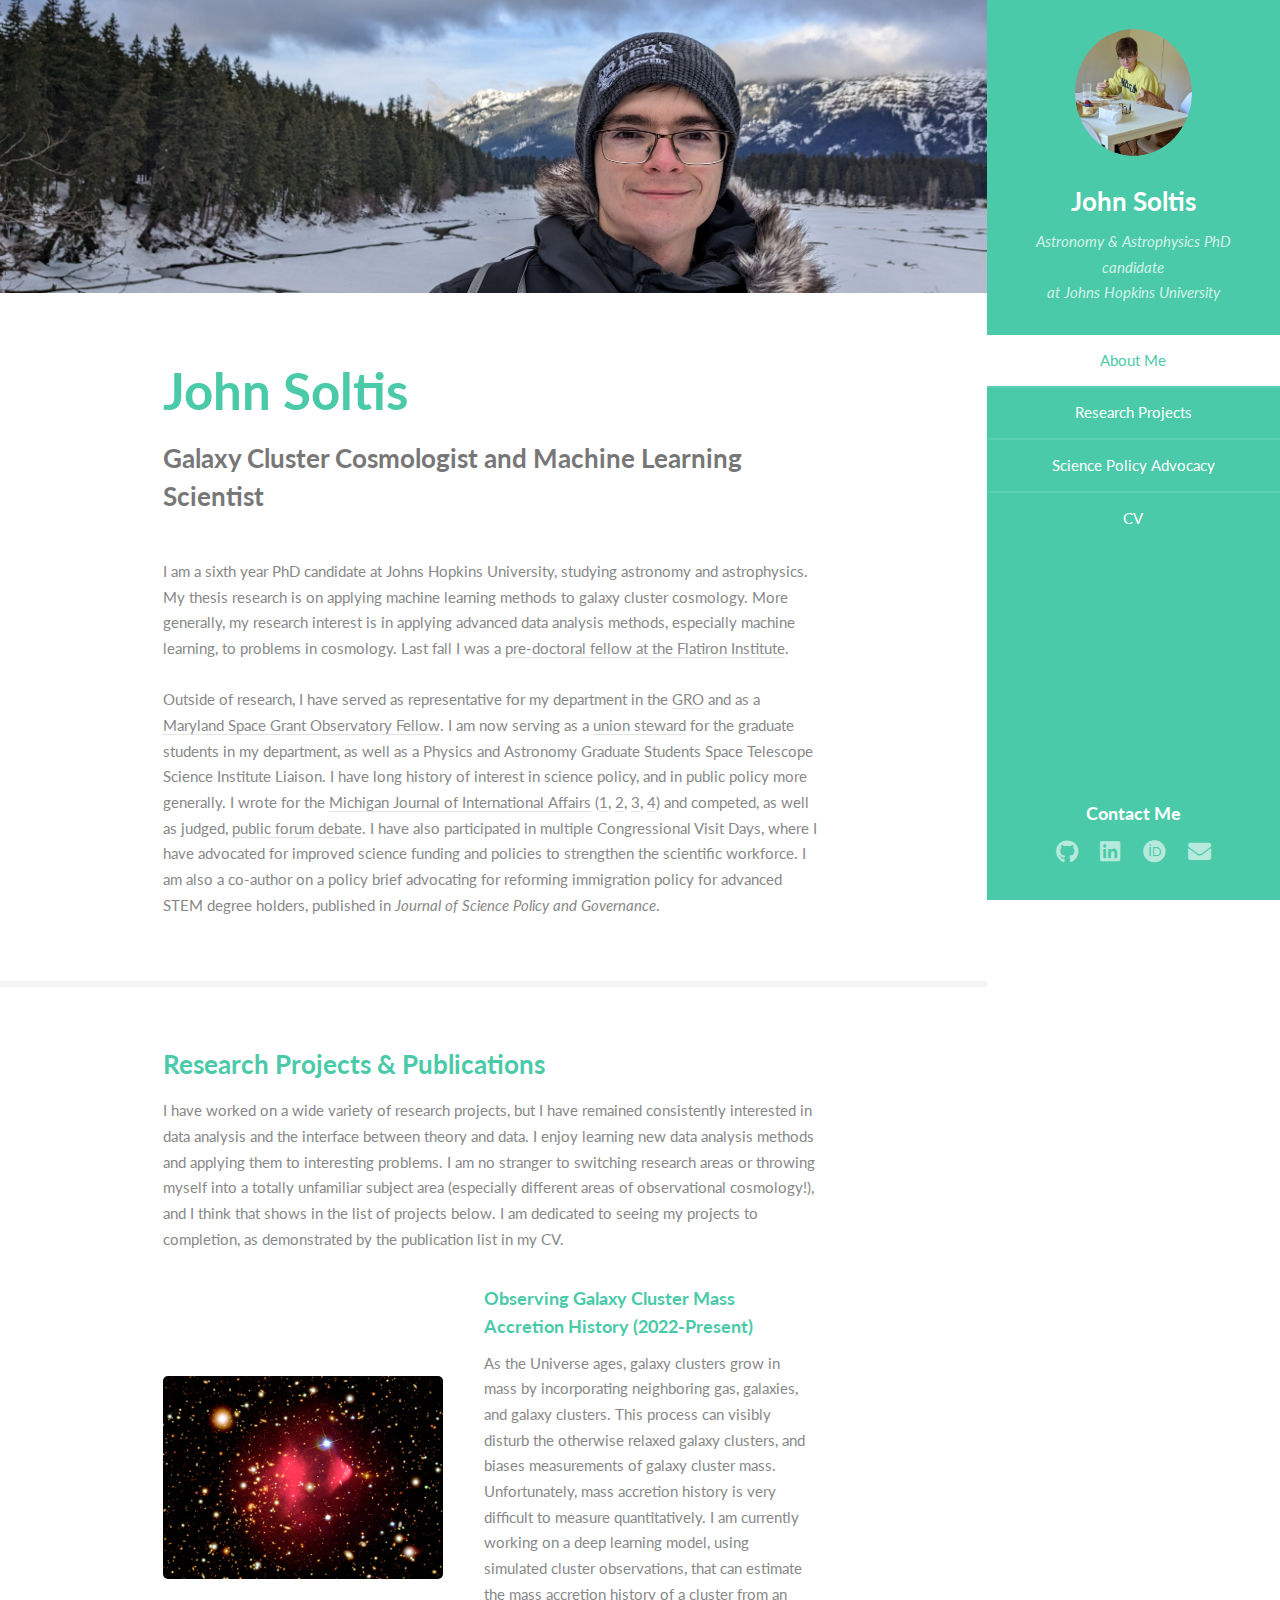
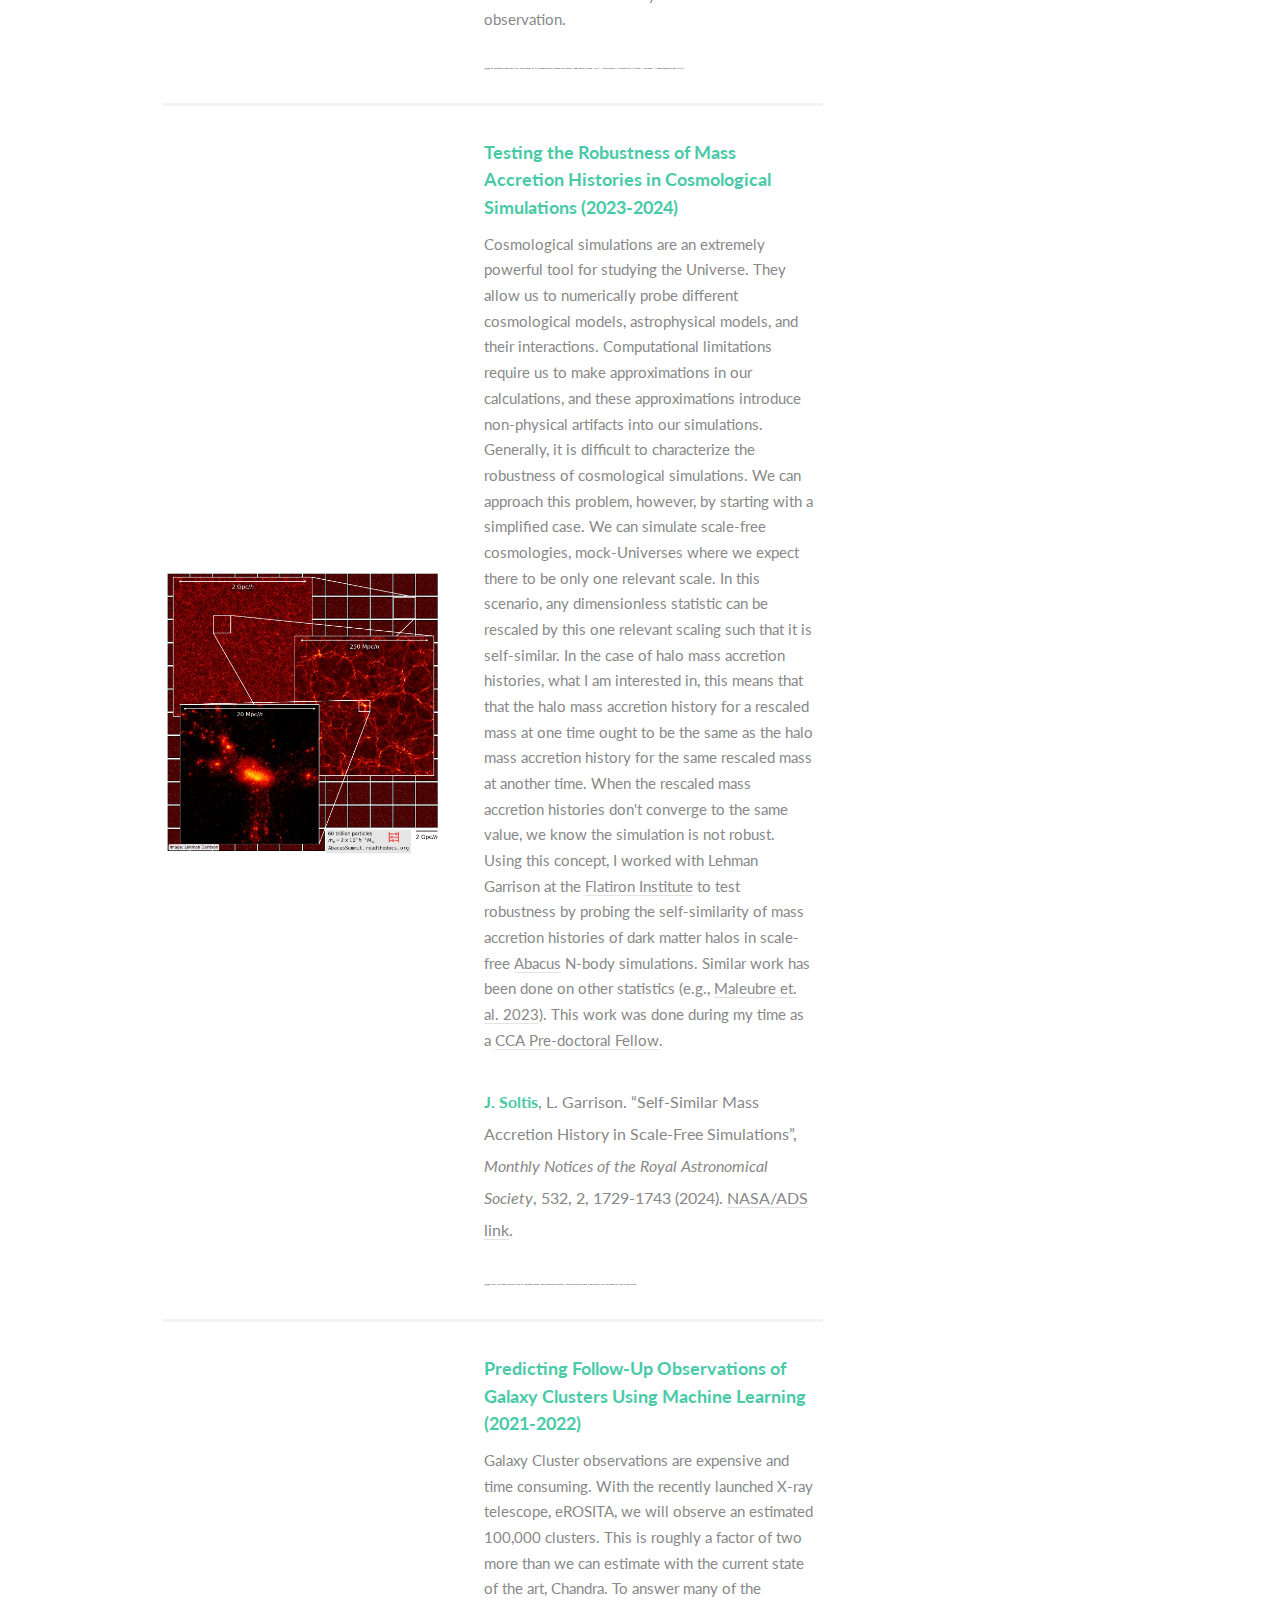
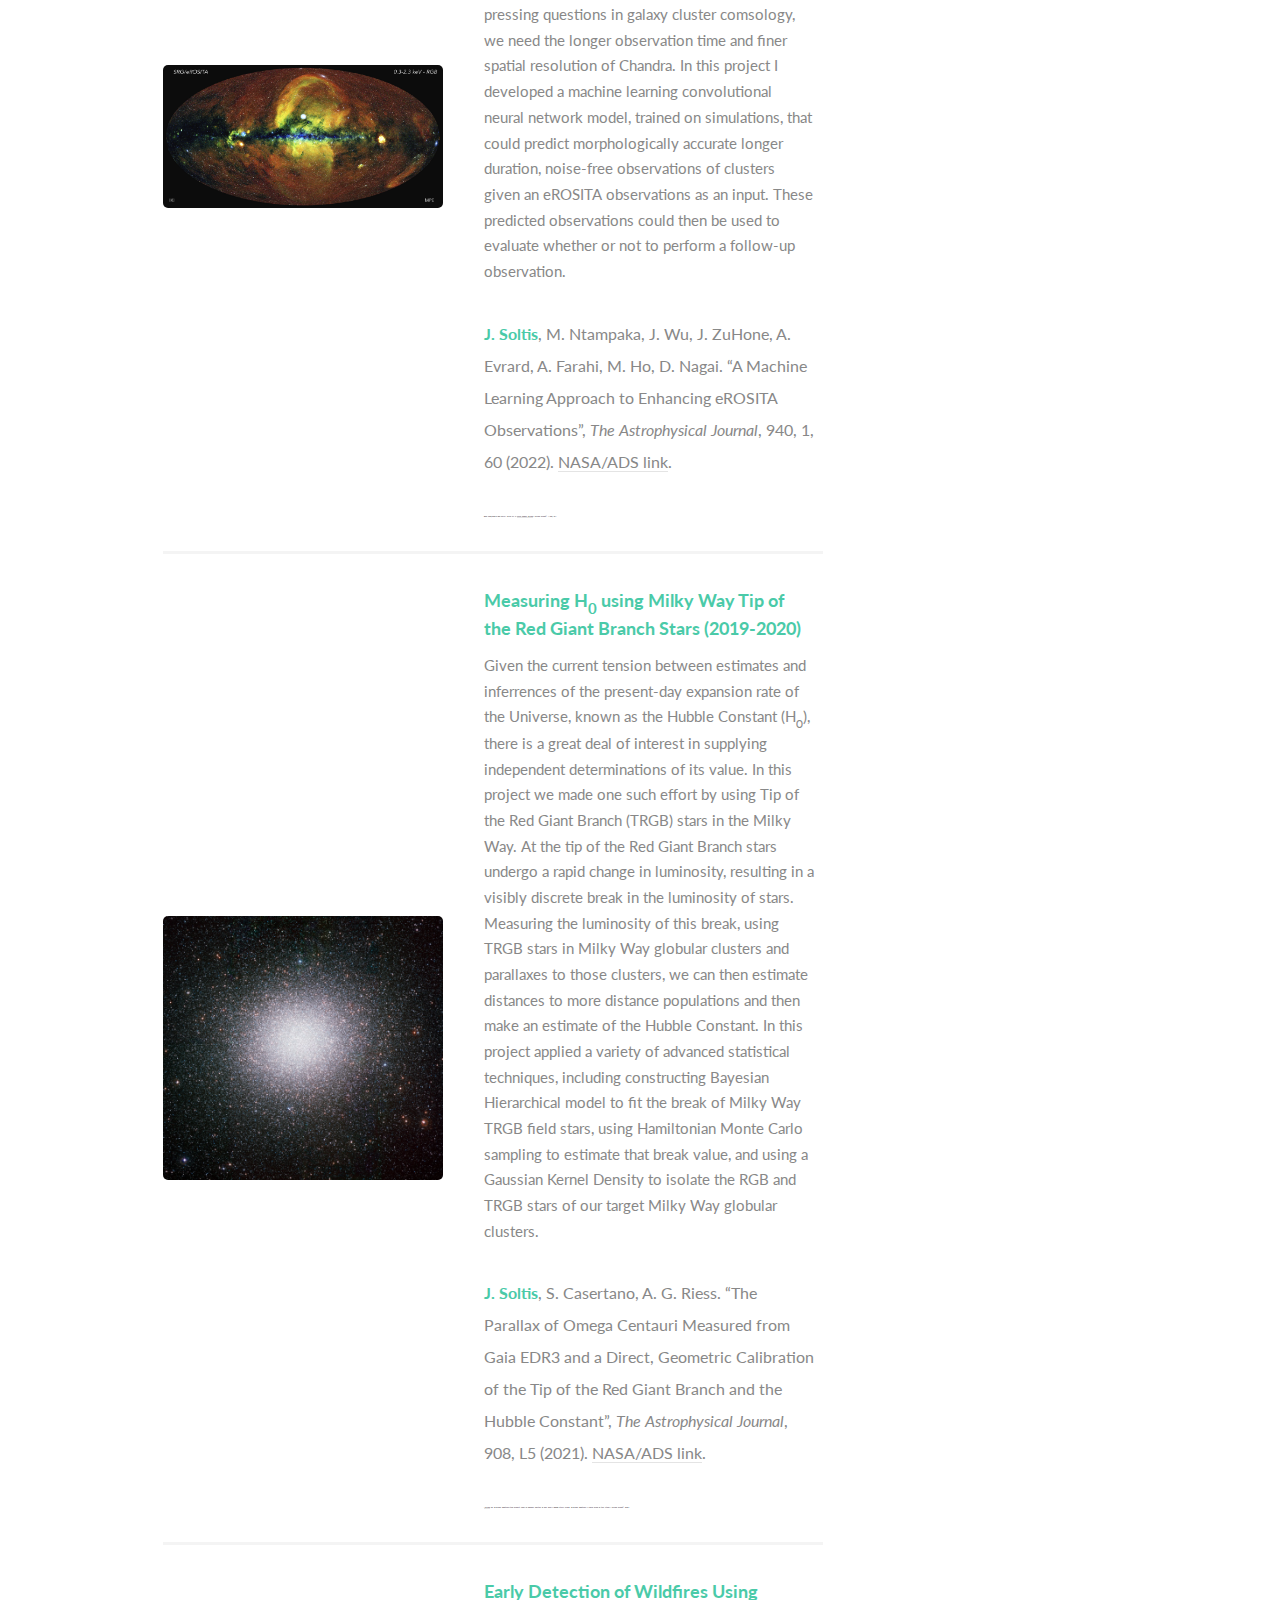
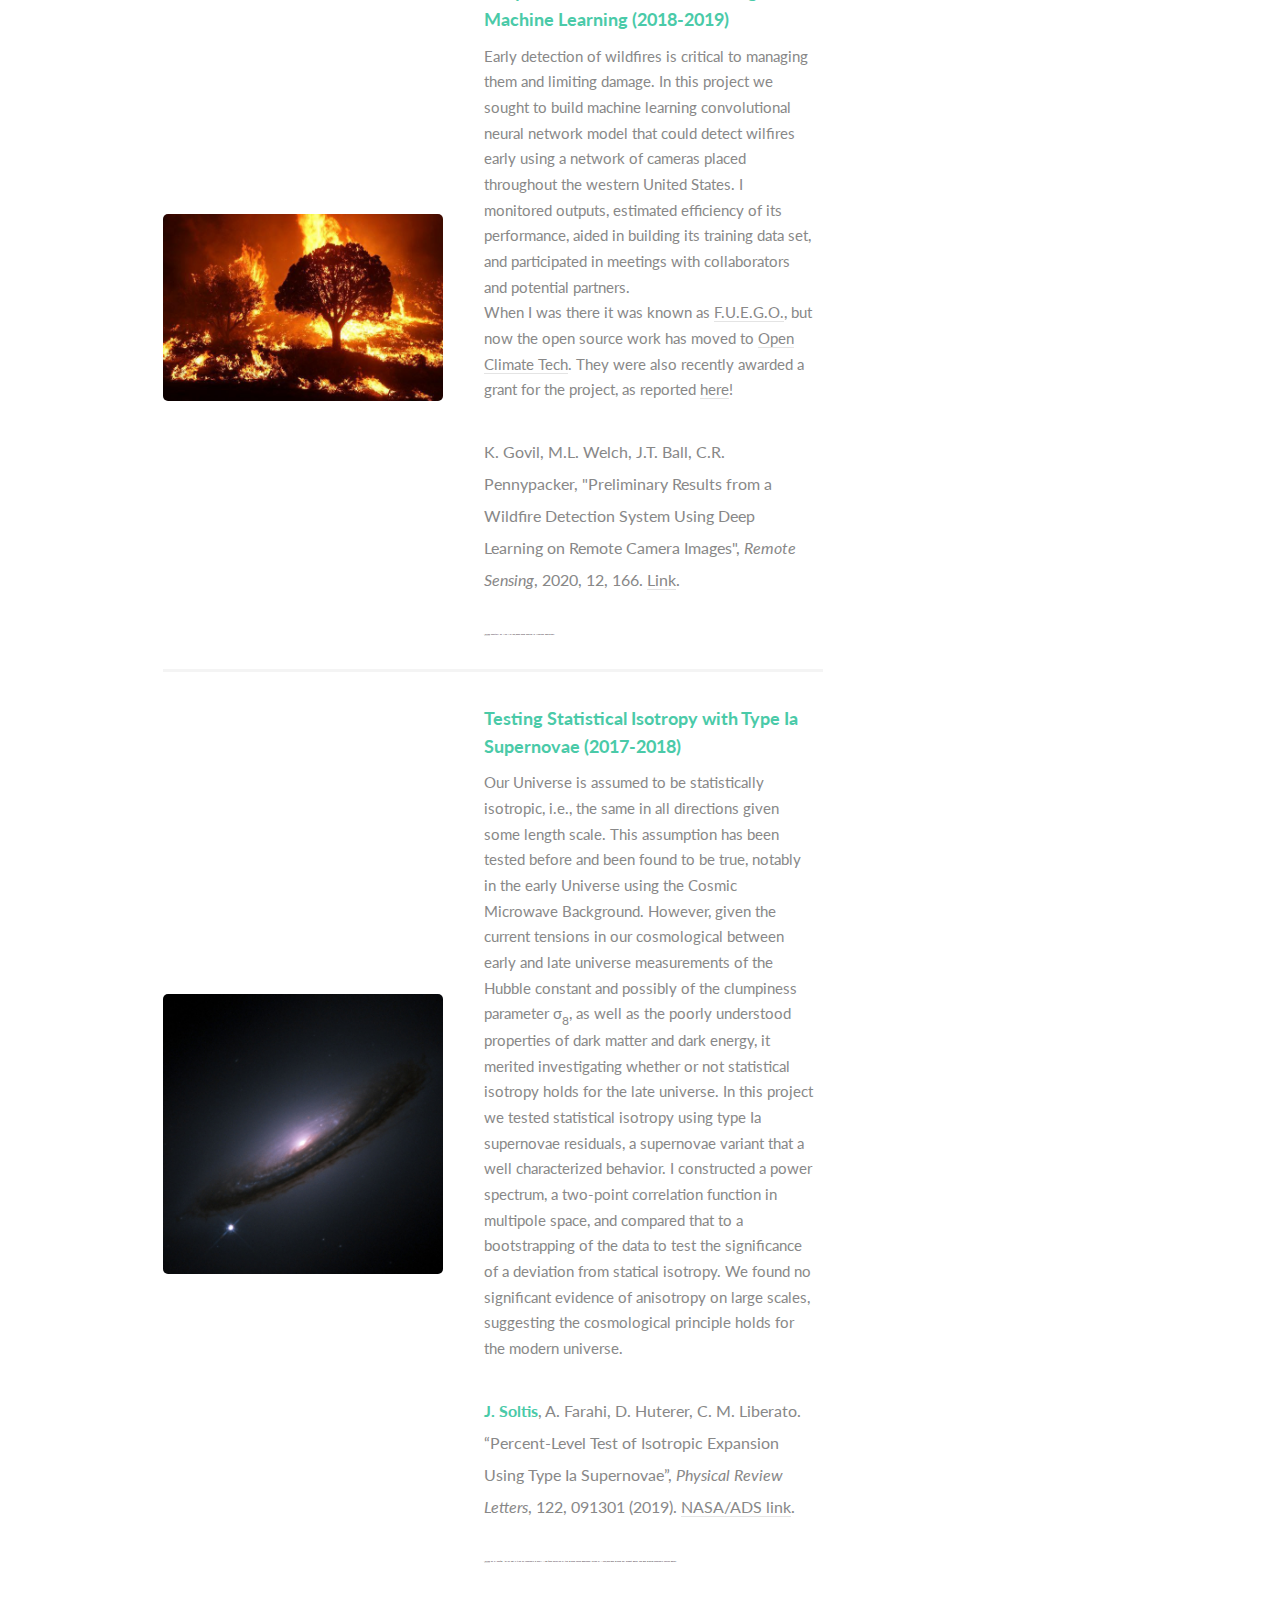
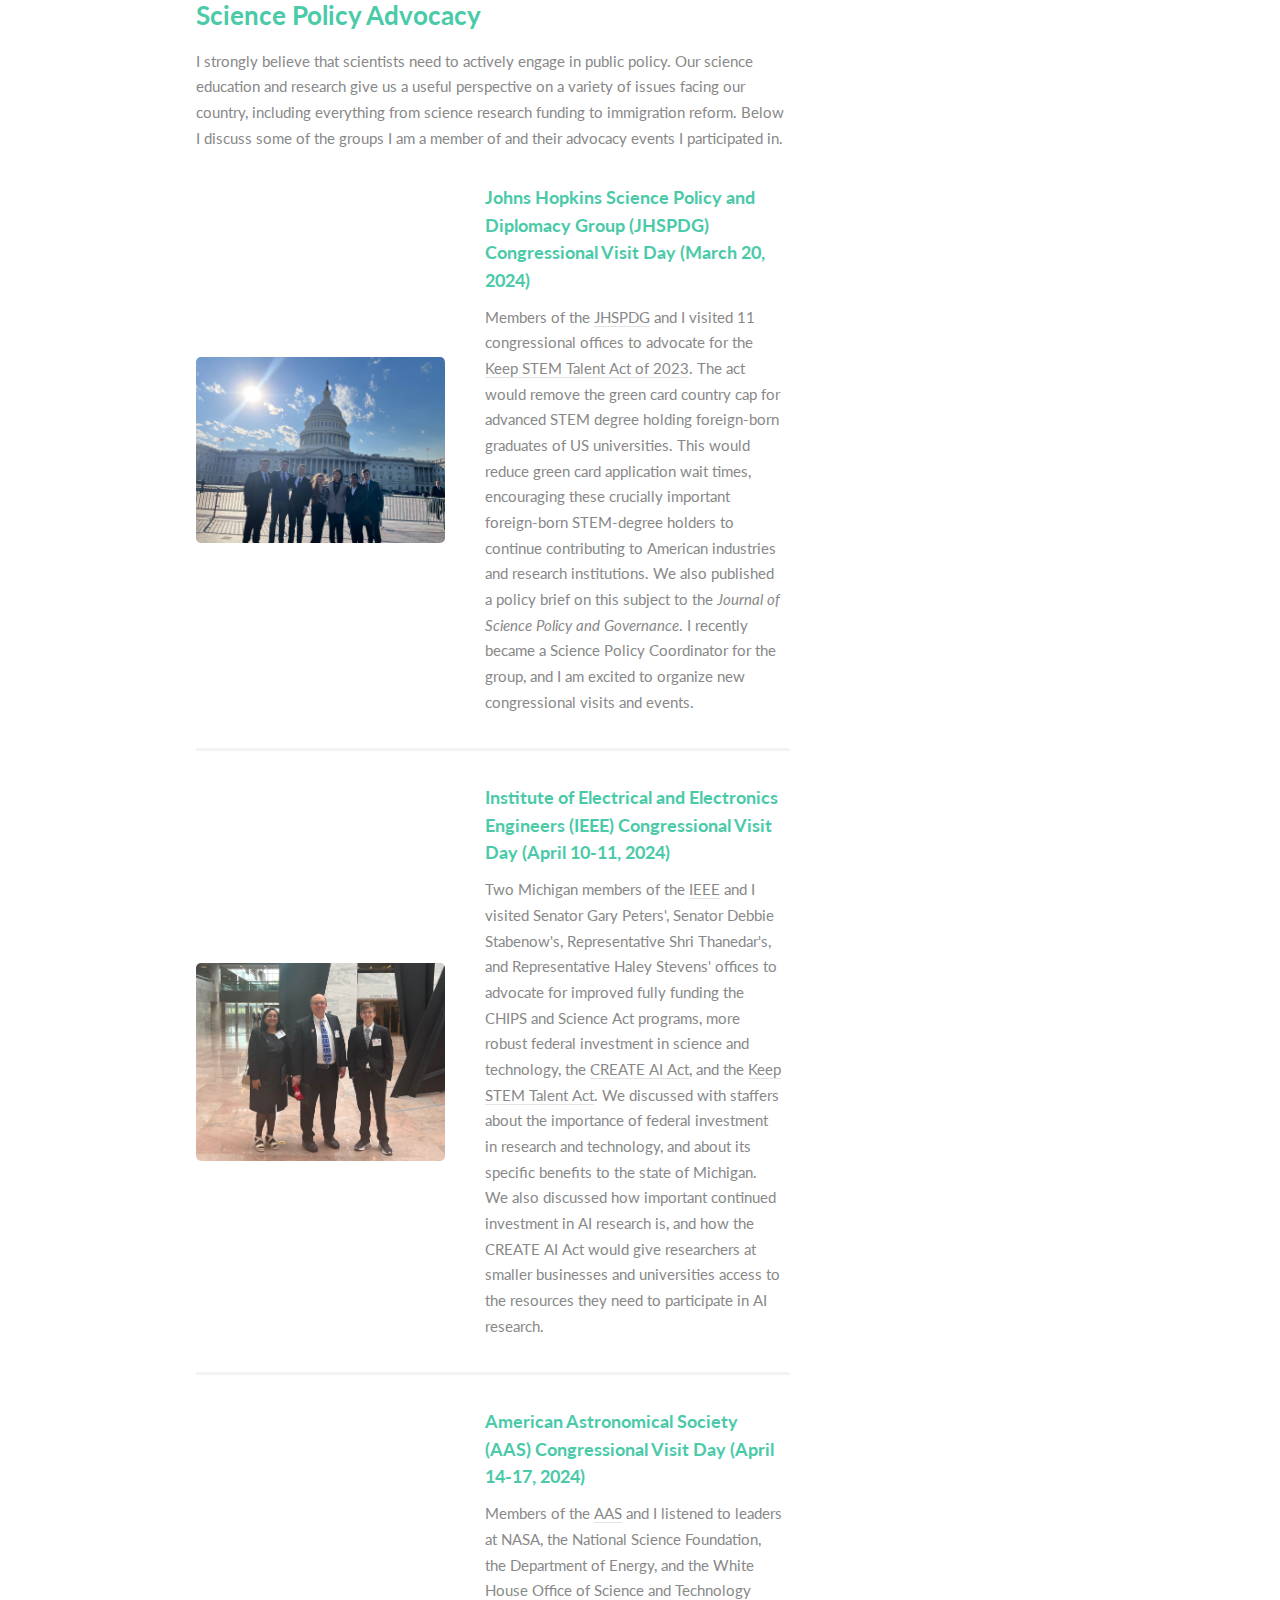
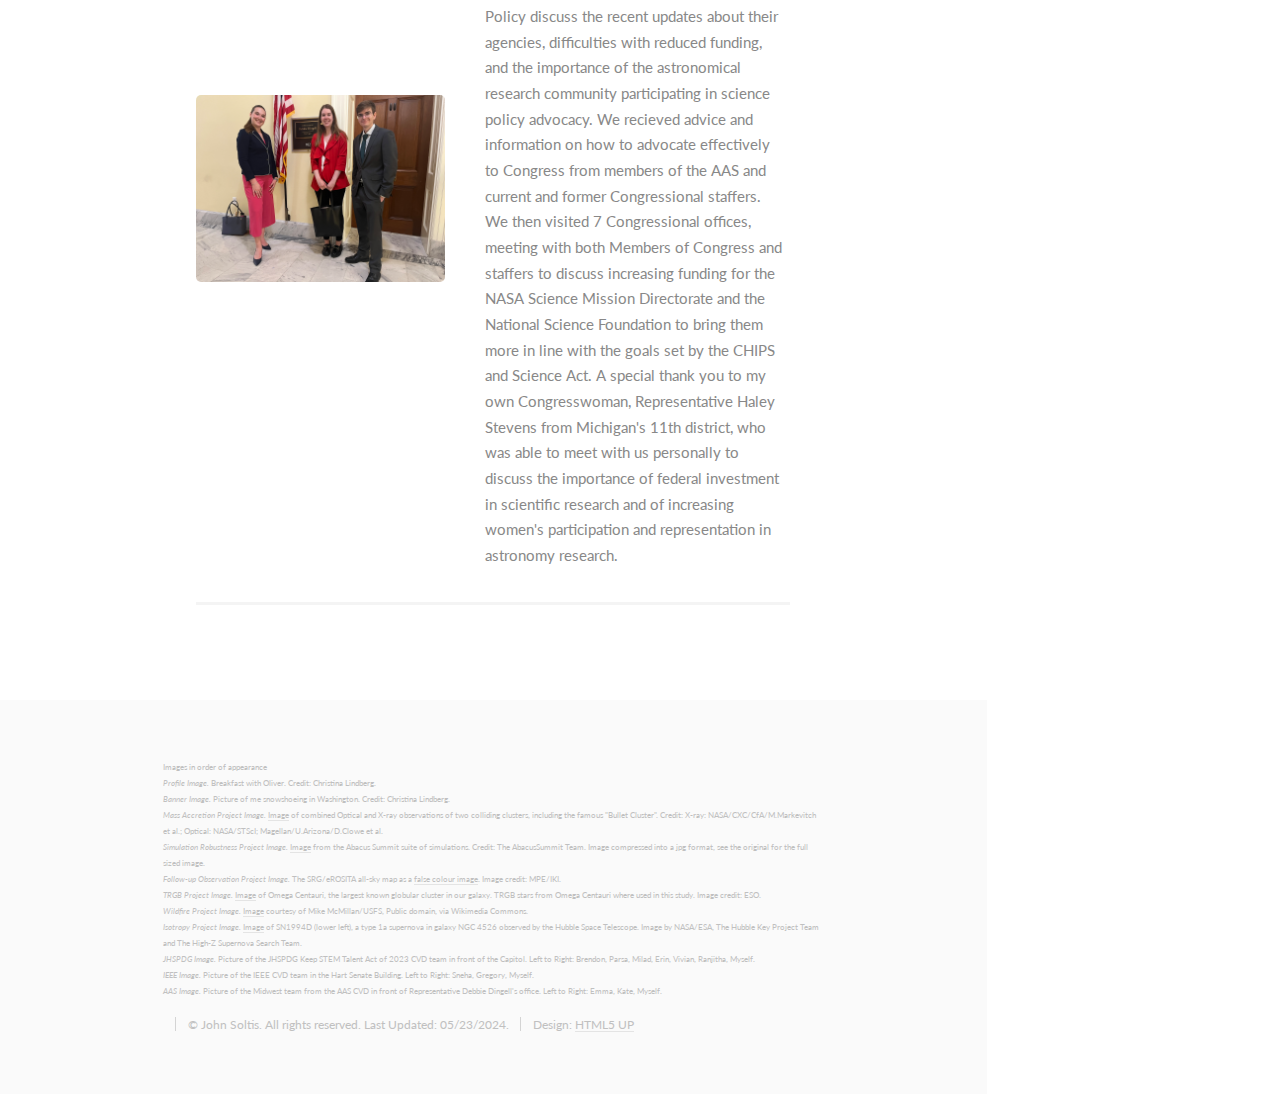
==== commit 84121204: "Update index.html" ====
--- a/index.html
+++ b/index.html
@@ -26,7 +26,7 @@
 						<li><a href="#one" class="active">About Me</a></li>
 						<li><a href="#two">Research Projects</a></li>
 						<li><a href="#three">Science Policy Advocacy</a></li>
-						<li><a href="Soltis_CV_Website.pdf">CV</a></li>
+						<li><a href="Soltis_Website_CV_Updated.pdf">CV</a></li>
 					</ul>
 				</nav>
 				<footer>
@@ -56,7 +56,7 @@
 										<h2>John Soltis</h2>
 										<p>Galaxy Cluster Cosmologist and Machine Learning Scientist</p>
 									</header>
-									<p>I am a sixth year PhD candidate at Johns Hopkins University, studying astronomy and astrophysics. My thesis research is on applying machine learning methods to galaxy cluster cosmology. More generally, my research interest is in applying advanced data analysis methods, especially machine learning, to problems in cosmology. Last fall I was a <a href "https://www.simonsfoundation.org/flatiron-institute-center-for-computational-astrophysics-pre-doctoral-program">pre-doctoral fellow at the Flatiron Institute</a>. <br> <br>Outside of research, I have served as representative for my department in the <a href="https://studentaffairs.jhu.edu/gro/">GRO</a> and as a <a href="https://md.spacegrant.org">Maryland Space Grant Observatory Fellow</a>. I am now serving as a <a href="https://trujhu.org/">union steward</a> for the graduate students in my department, as well as a Physics and Astronomy Graduate Students Space Telescope Science Institute Liaison. I have long history of interest in science policy, and in public policy more generally. I wrote for the <a href="https://www.mjia.org">Michigan Journal of International Affairs</a> (<a href="https://1323ac3e-aeb4-204f-3b32-357f8fc6b65f.filesusr.com/ugd/6c1717_c1c2ba6daf274f4e81d407ec2ac0248b.pdf">1</a>, <a href="https://1323ac3e-aeb4-204f-3b32-357f8fc6b65f.filesusr.com/ugd/6c1717_4b6e452e350449d596d16b055293cdd5.pdf">2</a>, <a href="https://1323ac3e-aeb4-204f-3b32-357f8fc6b65f.filesusr.com/ugd/6c1717_c9c0a15693b14600a33538b3d17d6cca.pdf">3</a>, <a href="https://1323ac3e-aeb4-204f-3b32-357f8fc6b65f.filesusr.com/ugd/6c1717_151fca6856b94bc9a6d71f5381959e10.pdf">4</a>) and competed, as well as judged, <a href="https://brrice.edu/home/clubs/debate/">public forum debate</a>. I have also participated in multiple Congressional Visit Days, where I have advocated for improved science funding and policies to strengthen the scientific workforce. I am also a co-author on a memo related to immigration policy for advanced STEM degree holders, submitted to the <i>Journal of Science Policy and Governance</i>.</p>
+									<p>I am a sixth year PhD candidate at Johns Hopkins University, studying astronomy and astrophysics. My thesis research is on applying machine learning methods to galaxy cluster cosmology. More generally, my research interest is in applying advanced data analysis methods, especially machine learning, to problems in cosmology. Last fall I was a <a href "https://www.simonsfoundation.org/flatiron-institute-center-for-computational-astrophysics-pre-doctoral-program">pre-doctoral fellow at the Flatiron Institute</a>. <br> <br>Outside of research, I have served as representative for my department in the <a href="https://studentaffairs.jhu.edu/gro/">GRO</a> and as a <a href="https://md.spacegrant.org">Maryland Space Grant Observatory Fellow</a>. I am now serving as a <a href="https://trujhu.org/">union steward</a> for the graduate students in my department, as well as a Physics and Astronomy Graduate Students Space Telescope Science Institute Liaison. I have long history of interest in science policy, and in public policy more generally. I wrote for the <a href="https://www.mjia.org">Michigan Journal of International Affairs</a> (<a href="https://1323ac3e-aeb4-204f-3b32-357f8fc6b65f.filesusr.com/ugd/6c1717_c1c2ba6daf274f4e81d407ec2ac0248b.pdf">1</a>, <a href="https://1323ac3e-aeb4-204f-3b32-357f8fc6b65f.filesusr.com/ugd/6c1717_4b6e452e350449d596d16b055293cdd5.pdf">2</a>, <a href="https://1323ac3e-aeb4-204f-3b32-357f8fc6b65f.filesusr.com/ugd/6c1717_c9c0a15693b14600a33538b3d17d6cca.pdf">3</a>, <a href="https://1323ac3e-aeb4-204f-3b32-357f8fc6b65f.filesusr.com/ugd/6c1717_151fca6856b94bc9a6d71f5381959e10.pdf">4</a>) and competed, as well as judged, <a href="https://brrice.edu/home/clubs/debate/">public forum debate</a>. I have also participated in multiple Congressional Visit Days, where I have advocated for improved science funding and policies to strengthen the scientific workforce. I am also a co-author on a policy brief advocating for reforming immigration policy for advanced STEM degree holders, published in <i>Journal of Science Policy and Governance</i>.</p>
 								</div>
 							</section>
 
@@ -64,7 +64,7 @@
 							<section id="two">
 								<div class="container">
 									<h3>Research Projects & Publications</h3>
-									<p>I have worked on a wide variety of research projects, but I have remained consistently interested in data analysis and the interface between theory and data. I enjoy learning new data analysis methods and applying them to interesting problems. I am no stranger to switching research areas or throwing myself into a totally unfamiliar subject area (especially different areas of observational cosmology!), and I think that shows in the list of projects below.</p>
+									<p>I have worked on a wide variety of research projects, but I have remained consistently interested in data analysis and the interface between theory and data. I enjoy learning new data analysis methods and applying them to interesting problems. I am no stranger to switching research areas or throwing myself into a totally unfamiliar subject area (especially different areas of observational cosmology!), and I think that shows in the list of projects below. I am dedicated to seeing my projects to completion, as demonstrated by the publication list in my CV.</p>
 									<ul class="feature-icons">
                                         <div class="features">
                                             <article>
@@ -134,7 +134,7 @@
                                                 <a href="#" class="image"><img src="images/IMG_0137 (1).jpg" alt="" /></a>
                                                 <div class="inner">
                                                     <h4>Johns Hopkins Science Policy and Diplomacy Group (JHSPDG) Congressional Visit Day (March 20, 2024)</h4>
-                                                    <p>Members of the <a href="https://www.jhscipolgroup.org"> JHSPDG</a> and I visited 11 congressional offices to advocate for the <a href="https://www.congress.gov/bill/118th-congress/senate-bill/2384"> Keep STEM Talent Act of 2023</a>. The act would remove the green card country cap for advanced STEM degree holding foreign-born graduates of US universities. This would reduce green card application wait times, encouraging these crucially important foreign-born STEM-degree holders to continue contributing to American industries and research institutions. We also submitted a memo on this subject to the <i>Journal of Science Policy and Governance</i> that has been accepted pending final revisions.</p>
+                                                    <p>Members of the <a href="https://www.jhscipolgroup.org"> JHSPDG</a> and I visited 11 congressional offices to advocate for the <a href="https://www.congress.gov/bill/118th-congress/senate-bill/2384"> Keep STEM Talent Act of 2023</a>. The act would remove the green card country cap for advanced STEM degree holding foreign-born graduates of US universities. This would reduce green card application wait times, encouraging these crucially important foreign-born STEM-degree holders to continue contributing to American industries and research institutions. We also published a policy brief on this subject to the <i>Journal of Science Policy and Governance</i>. I recently became a Science Policy Coordinator for the group, and I am excited to organize new congressional visits and events.</p>
                                                 </div>
                                             </article>
                                             <article>
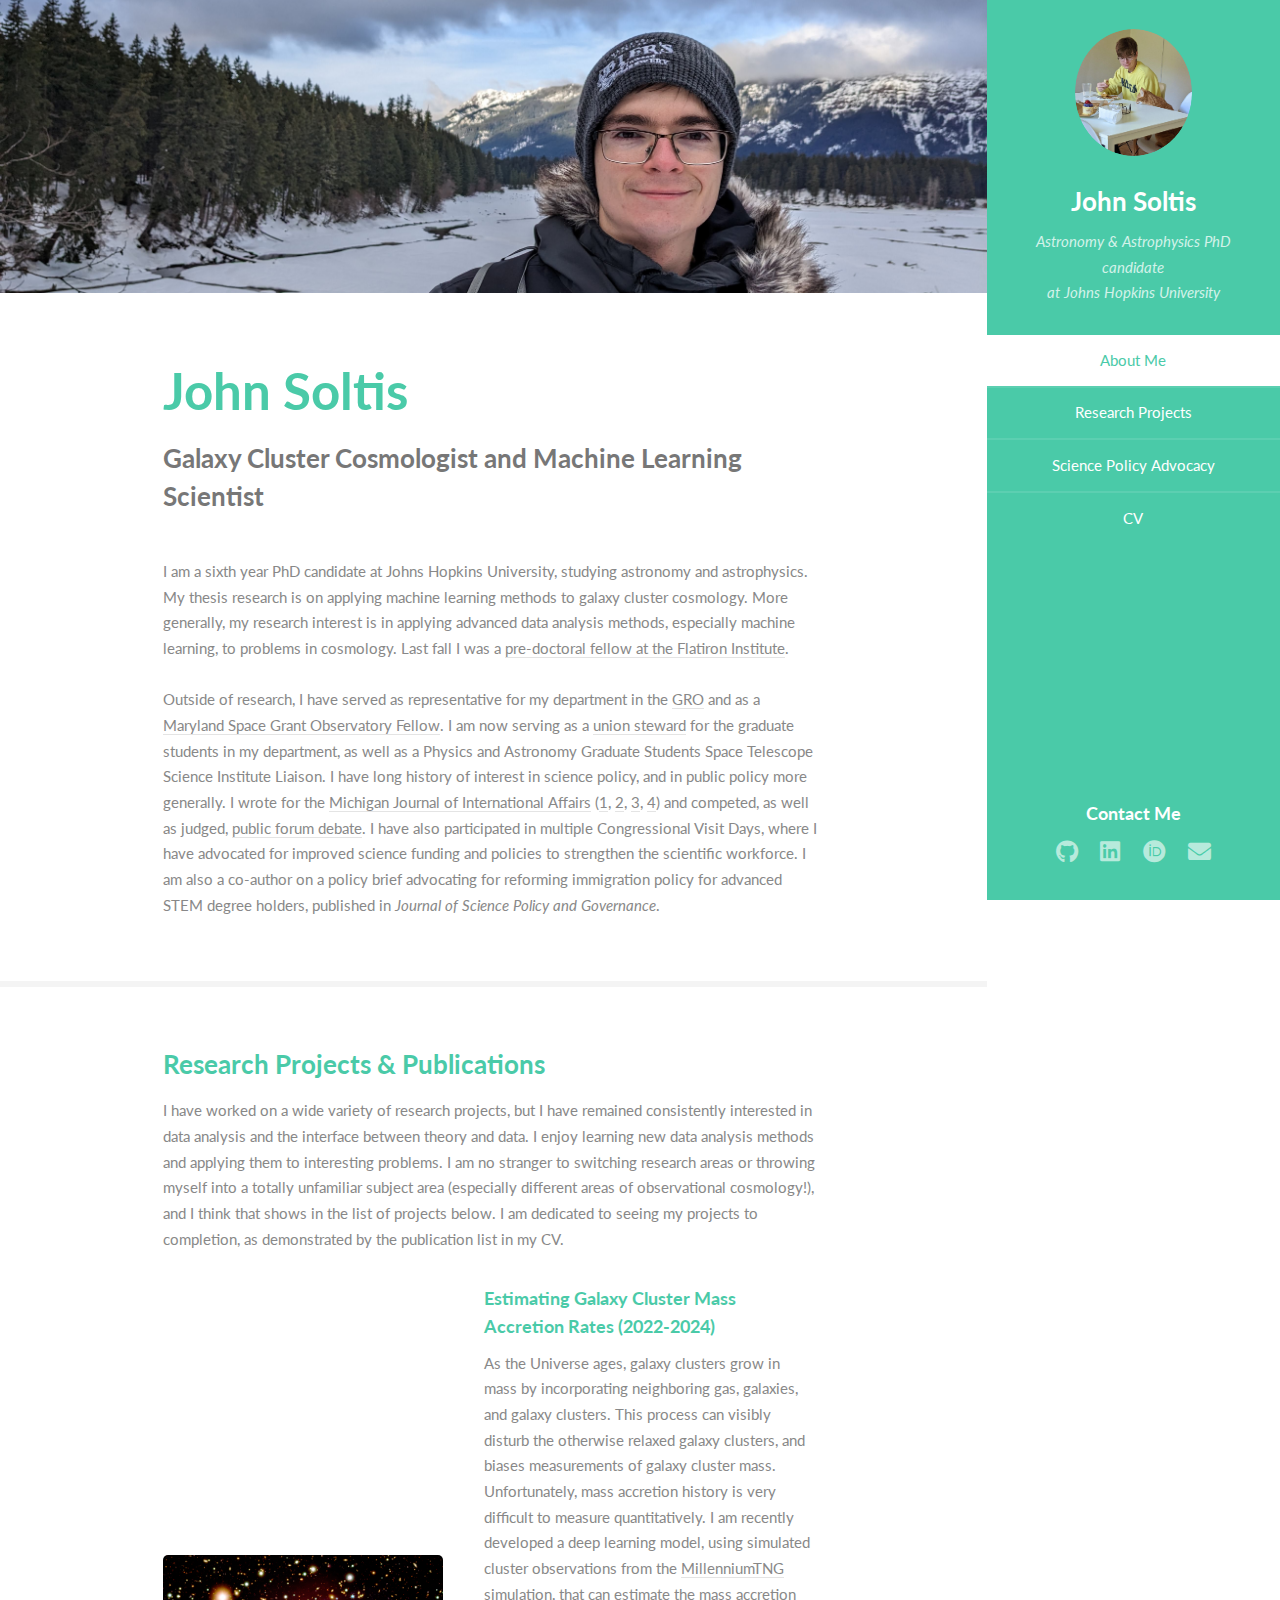
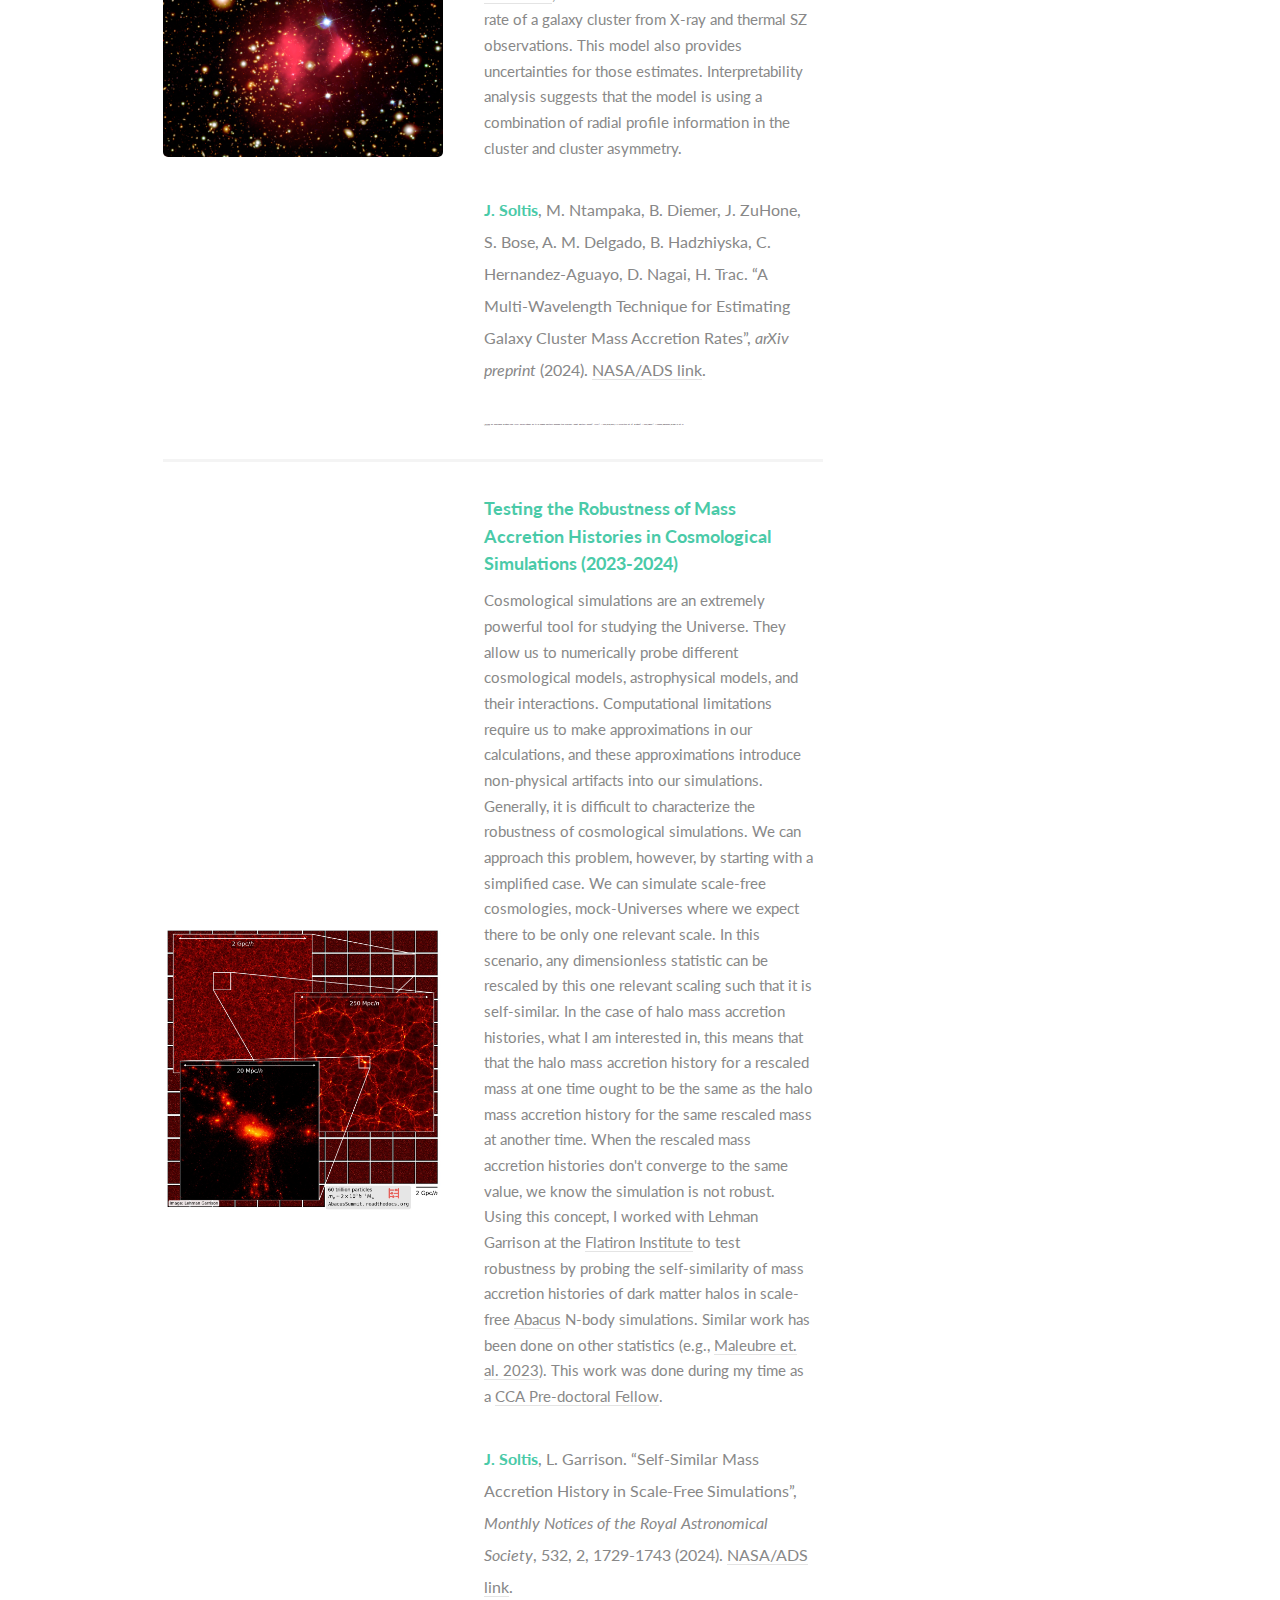
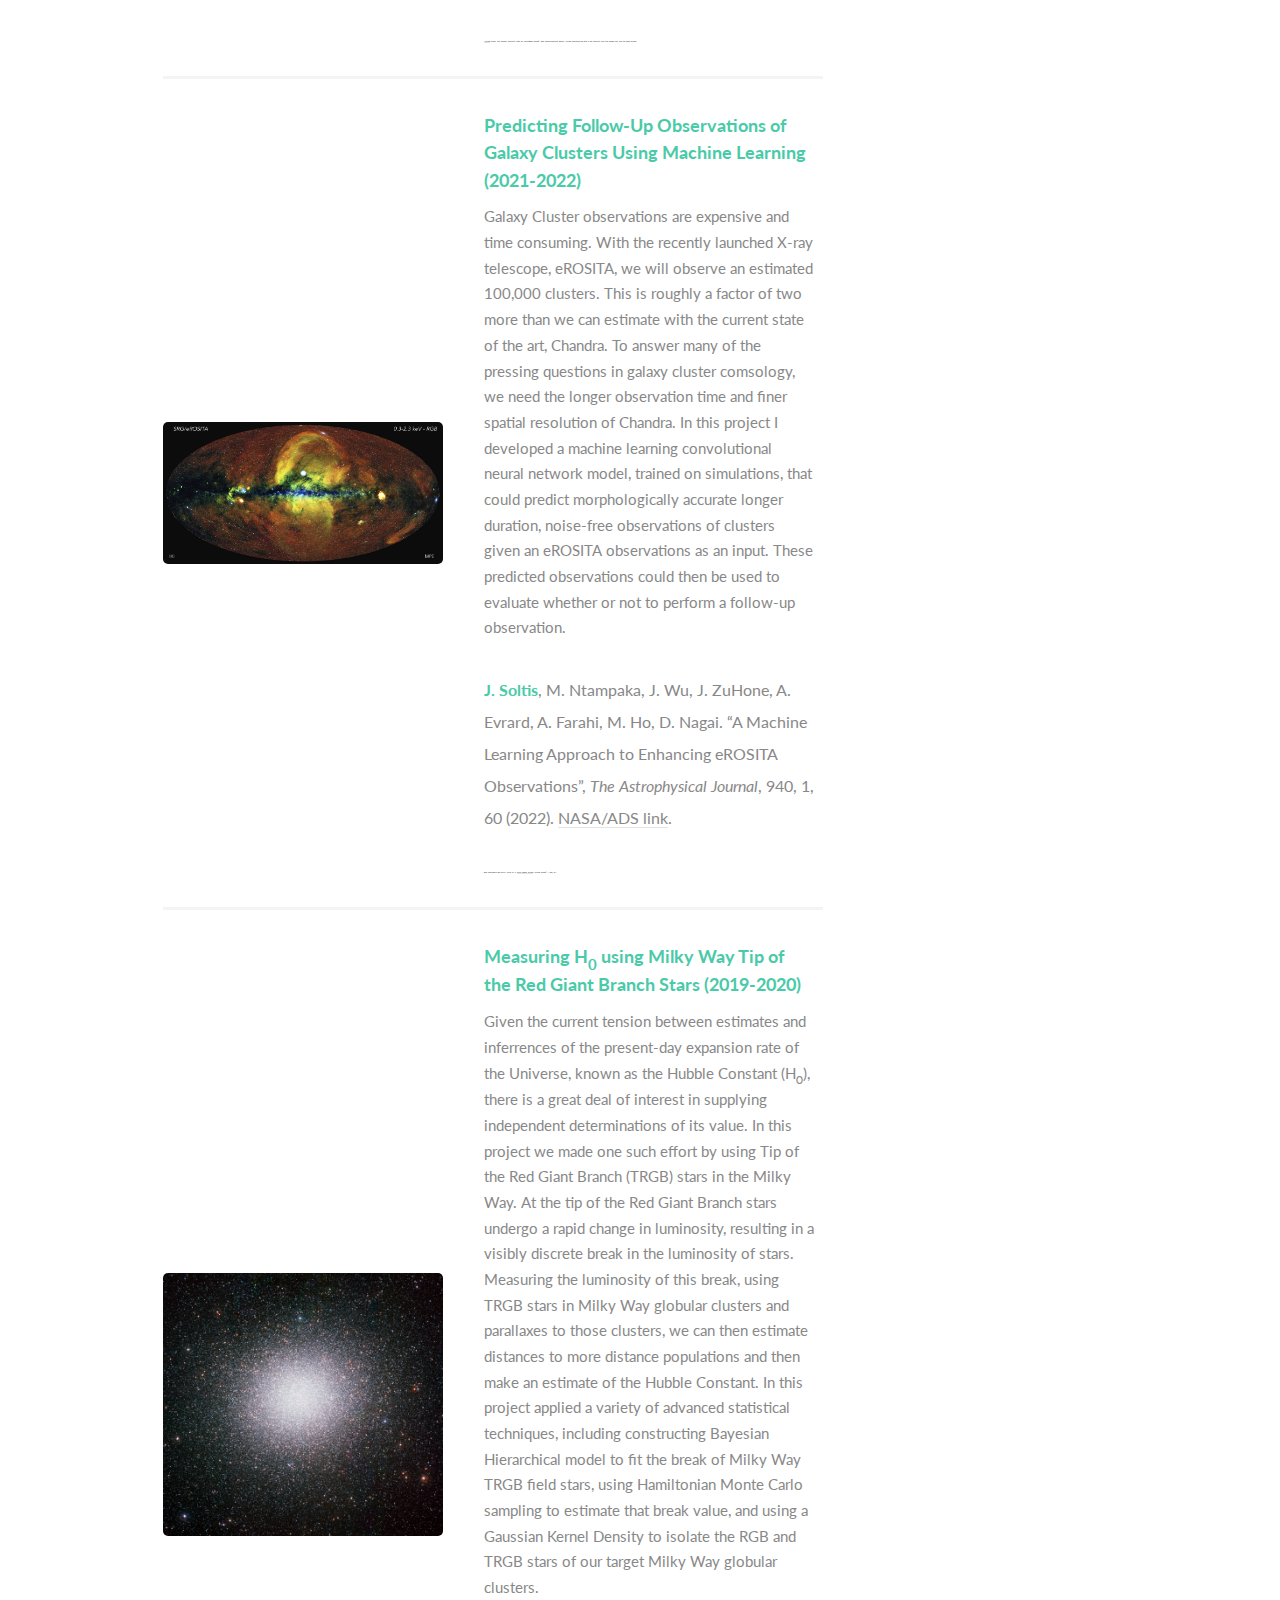
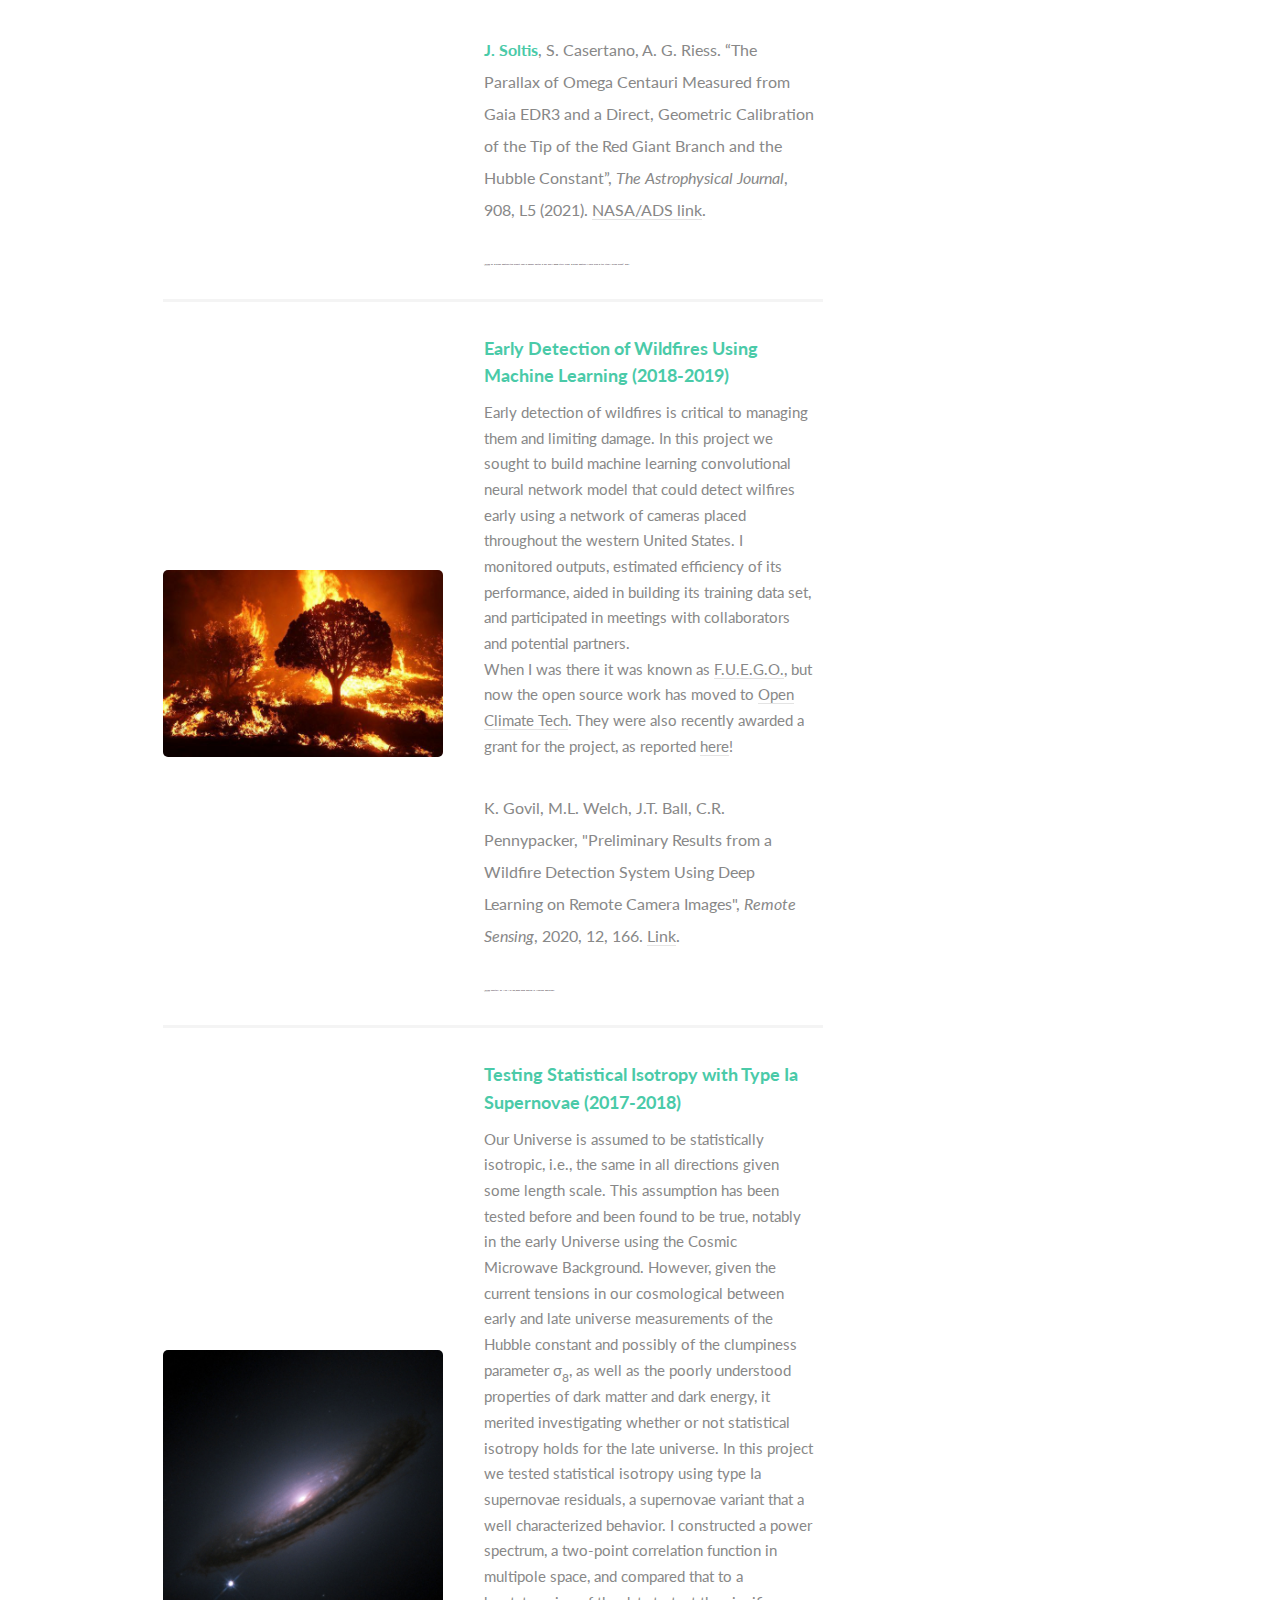
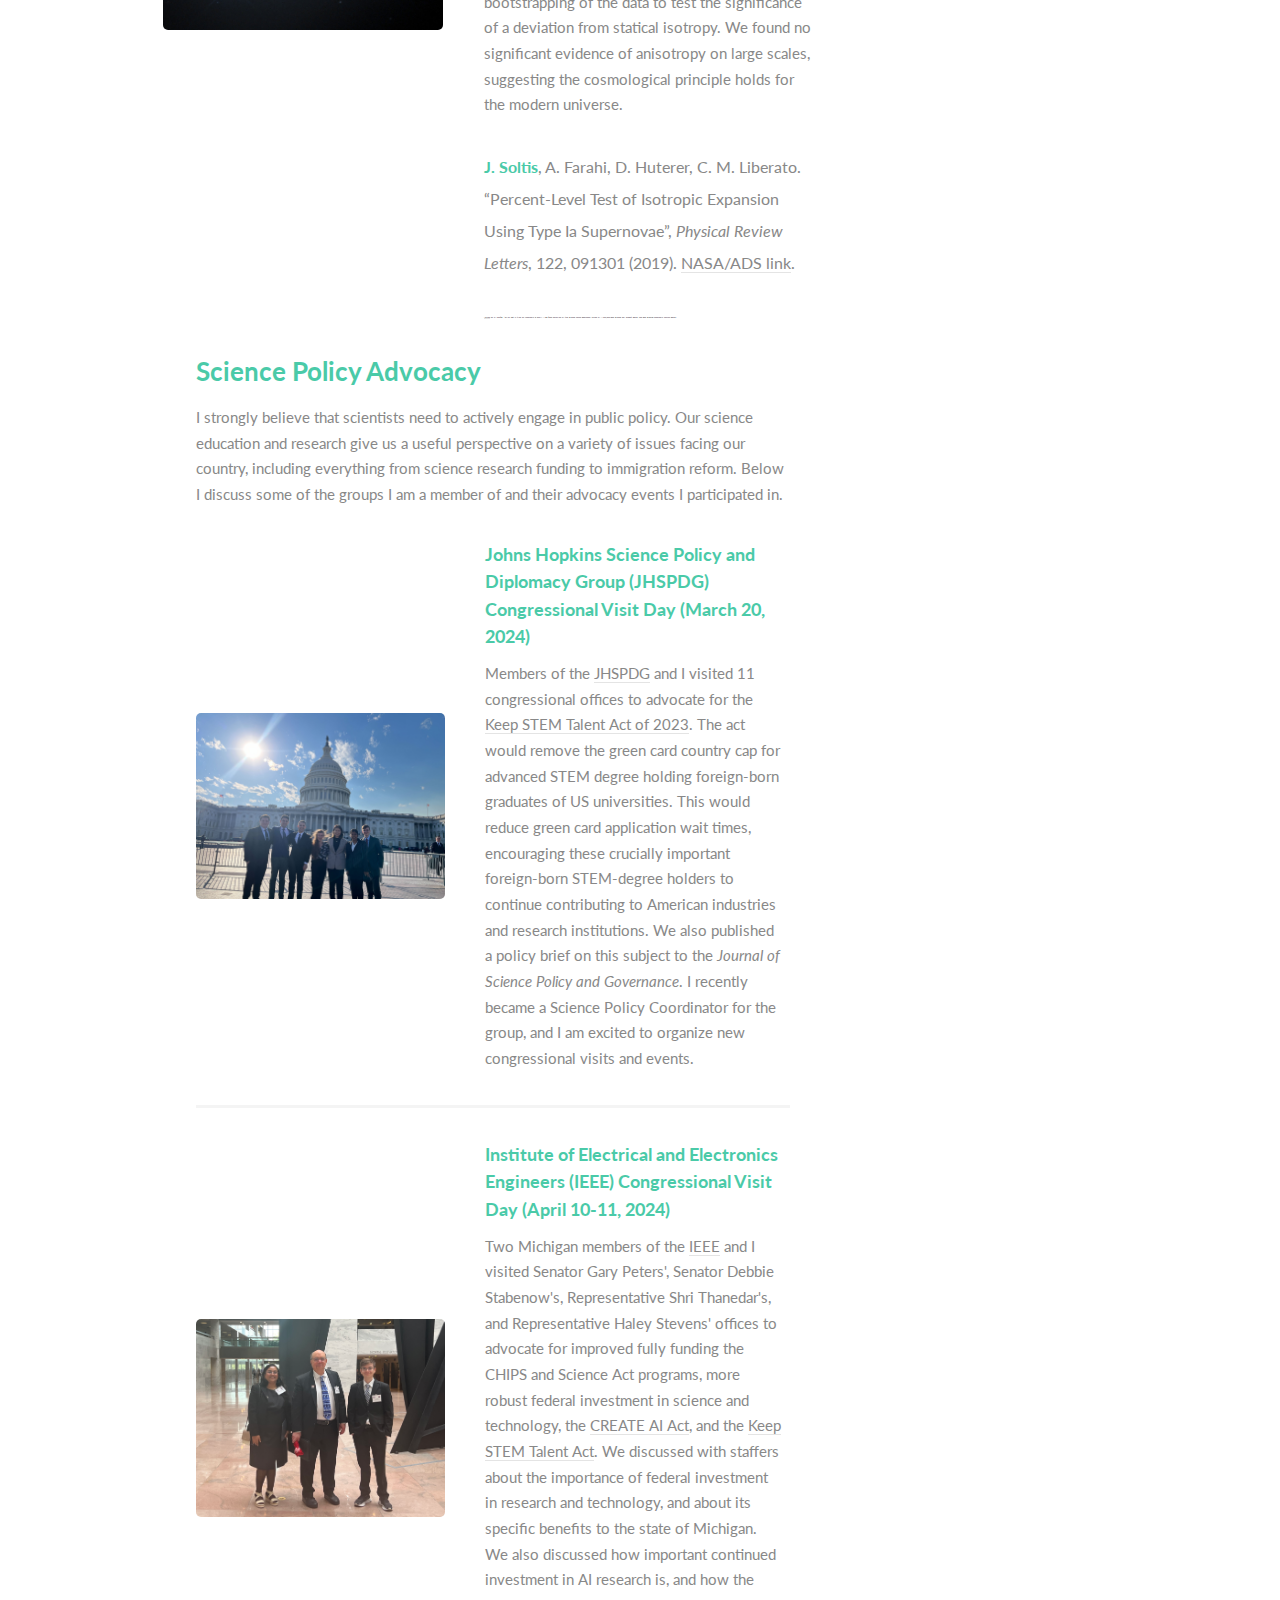
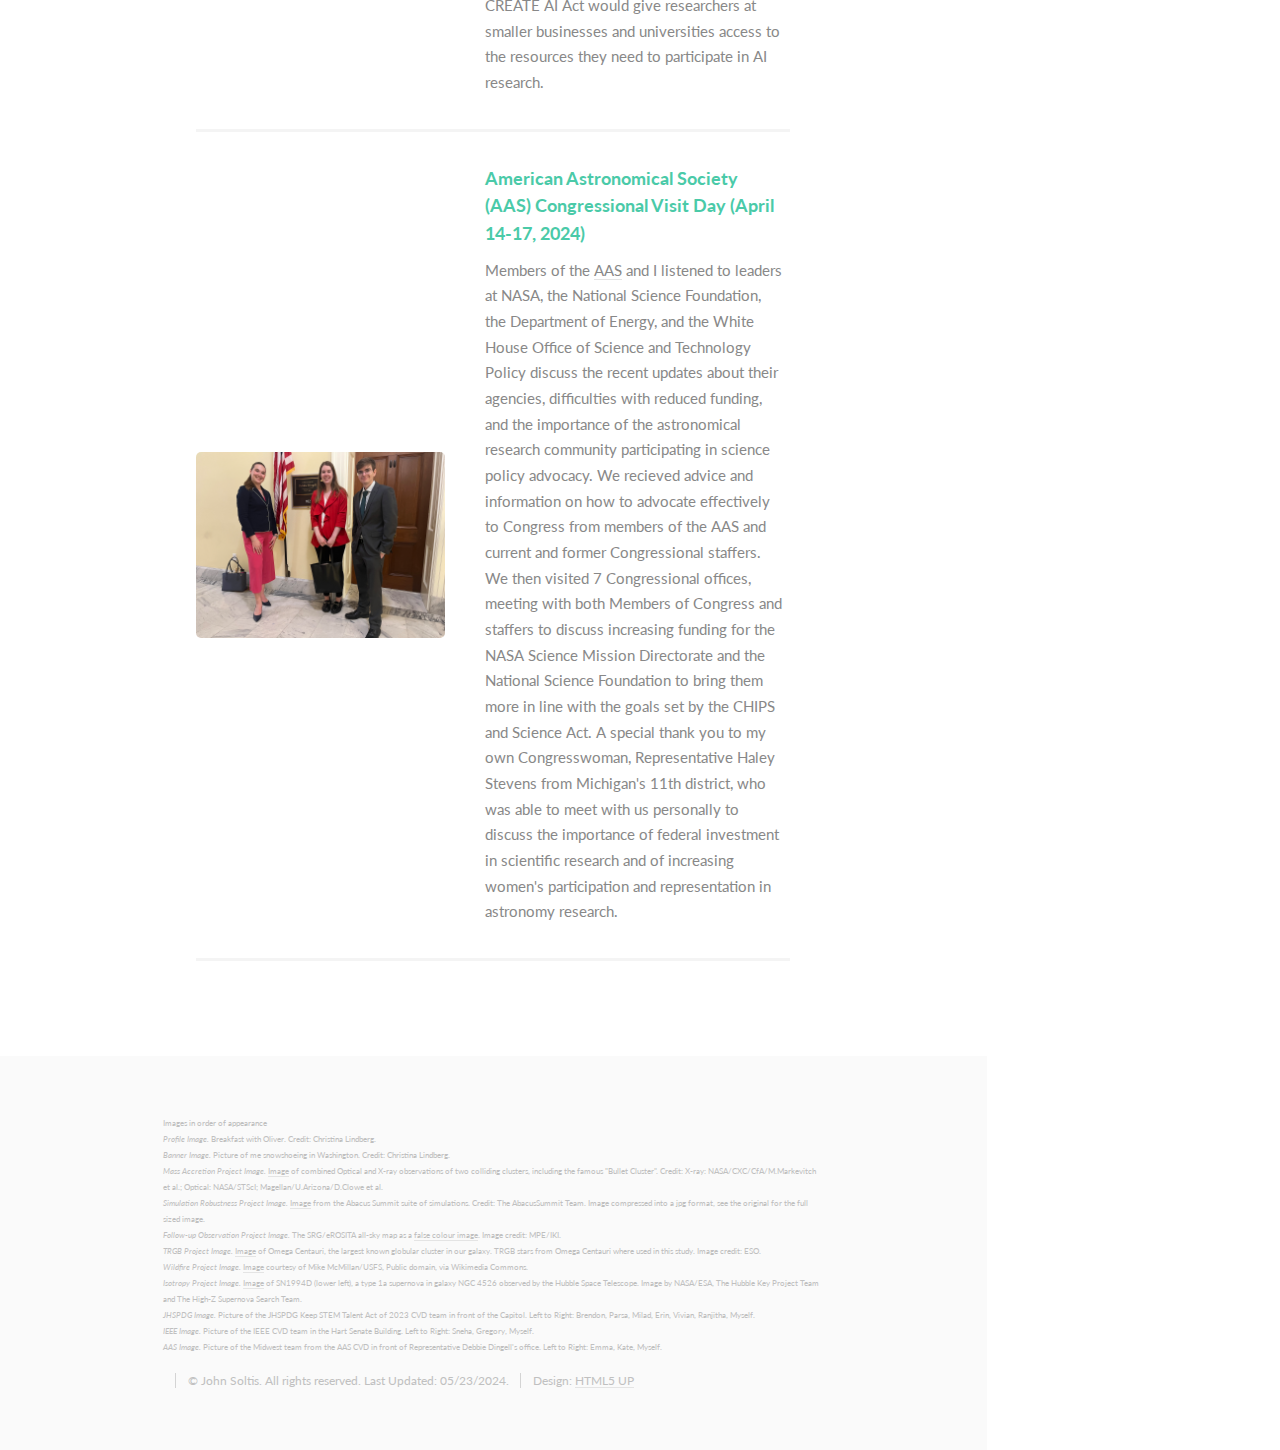
==== commit 4a98a240: "Update index.html" ====
--- a/index.html
+++ b/index.html
@@ -70,9 +70,10 @@
                                             <article>
                                                 <a href="#" class="image"><img src="images/1e0657_xray_opt.jpg" alt="" /></a>
                                                 <div class="inner">
-                                                    <h4>Observing Galaxy Cluster Mass Accretion History (2022-Present)</h4>
-                                                    <p>As the Universe ages, galaxy clusters grow in mass by incorporating neighboring gas, galaxies, and galaxy clusters. This process can visibly disturb the otherwise relaxed galaxy clusters, and biases measurements of galaxy cluster mass. Unfortunately, mass accretion history is very difficult to measure quantitatively. I am currently working on a deep learning model, using simulated cluster observations, that can estimate the mass accretion history of a cluster from an observation.</p>
-                                                    <p  style="font-size:2px;line-height:2"><a href="https://chandra.harvard.edu/photo/2006/1e0657/1e0657_xray_opt.jpg">Image</a> of combined Optical and X-ray observations of two colliding clusters, including the famous "Bullet Cluster". Credit: X-ray: NASA/CXC/CfA/M.Markevitch et al.; Optical: NASA/STScI; Magellan/U.Arizona/D.Clowe et al.</p>
+                                                    <h4>Estimating Galaxy Cluster Mass Accretion Rates (2022-2024)</h4>
+                                                    <p>As the Universe ages, galaxy clusters grow in mass by incorporating neighboring gas, galaxies, and galaxy clusters. This process can visibly disturb the otherwise relaxed galaxy clusters, and biases measurements of galaxy cluster mass. Unfortunately, mass accretion history is very difficult to measure quantitatively. I am recently developed a deep learning model, using simulated cluster observations from the <a href="https://www.mtng-project.org">MillenniumTNG simulation</a>, that can estimate the mass accretion rate of a galaxy cluster from X-ray and thermal SZ observations. This model also provides uncertainties for those estimates. Interpretability analysis suggests that the model is using a combination of radial profile information in the cluster and cluster asymmetry.</p>
+							<p  style="font-size:16px;line-height:2"><b>J. Soltis</b>, M. Ntampaka, B. Diemer, J. ZuHone, S. Bose, A. M. Delgado, B. Hadzhiyska, C. Hernandez-Aguayo, D. Nagai, H. Trac. “A Multi-Wavelength Technique for Estimating Galaxy Cluster Mass Accretion Rates”, <i>arXiv preprint</i> (2024). <a href="https://ui.adsabs.harvard.edu/abs/2024arXiv241205370S/abstract">NASA/ADS link</a>.</p>
+							<p  style="font-size:2px;line-height:2"><a href="https://chandra.harvard.edu/photo/2006/1e0657/1e0657_xray_opt.jpg">Image</a> of combined Optical and X-ray observations of two colliding clusters, including the famous "Bullet Cluster". Credit: X-ray: NASA/CXC/CfA/M.Markevitch et al.; Optical: NASA/STScI; Magellan/U.Arizona/D.Clowe et al.</p>
                                                     
                                                 </div>
                                             </article>
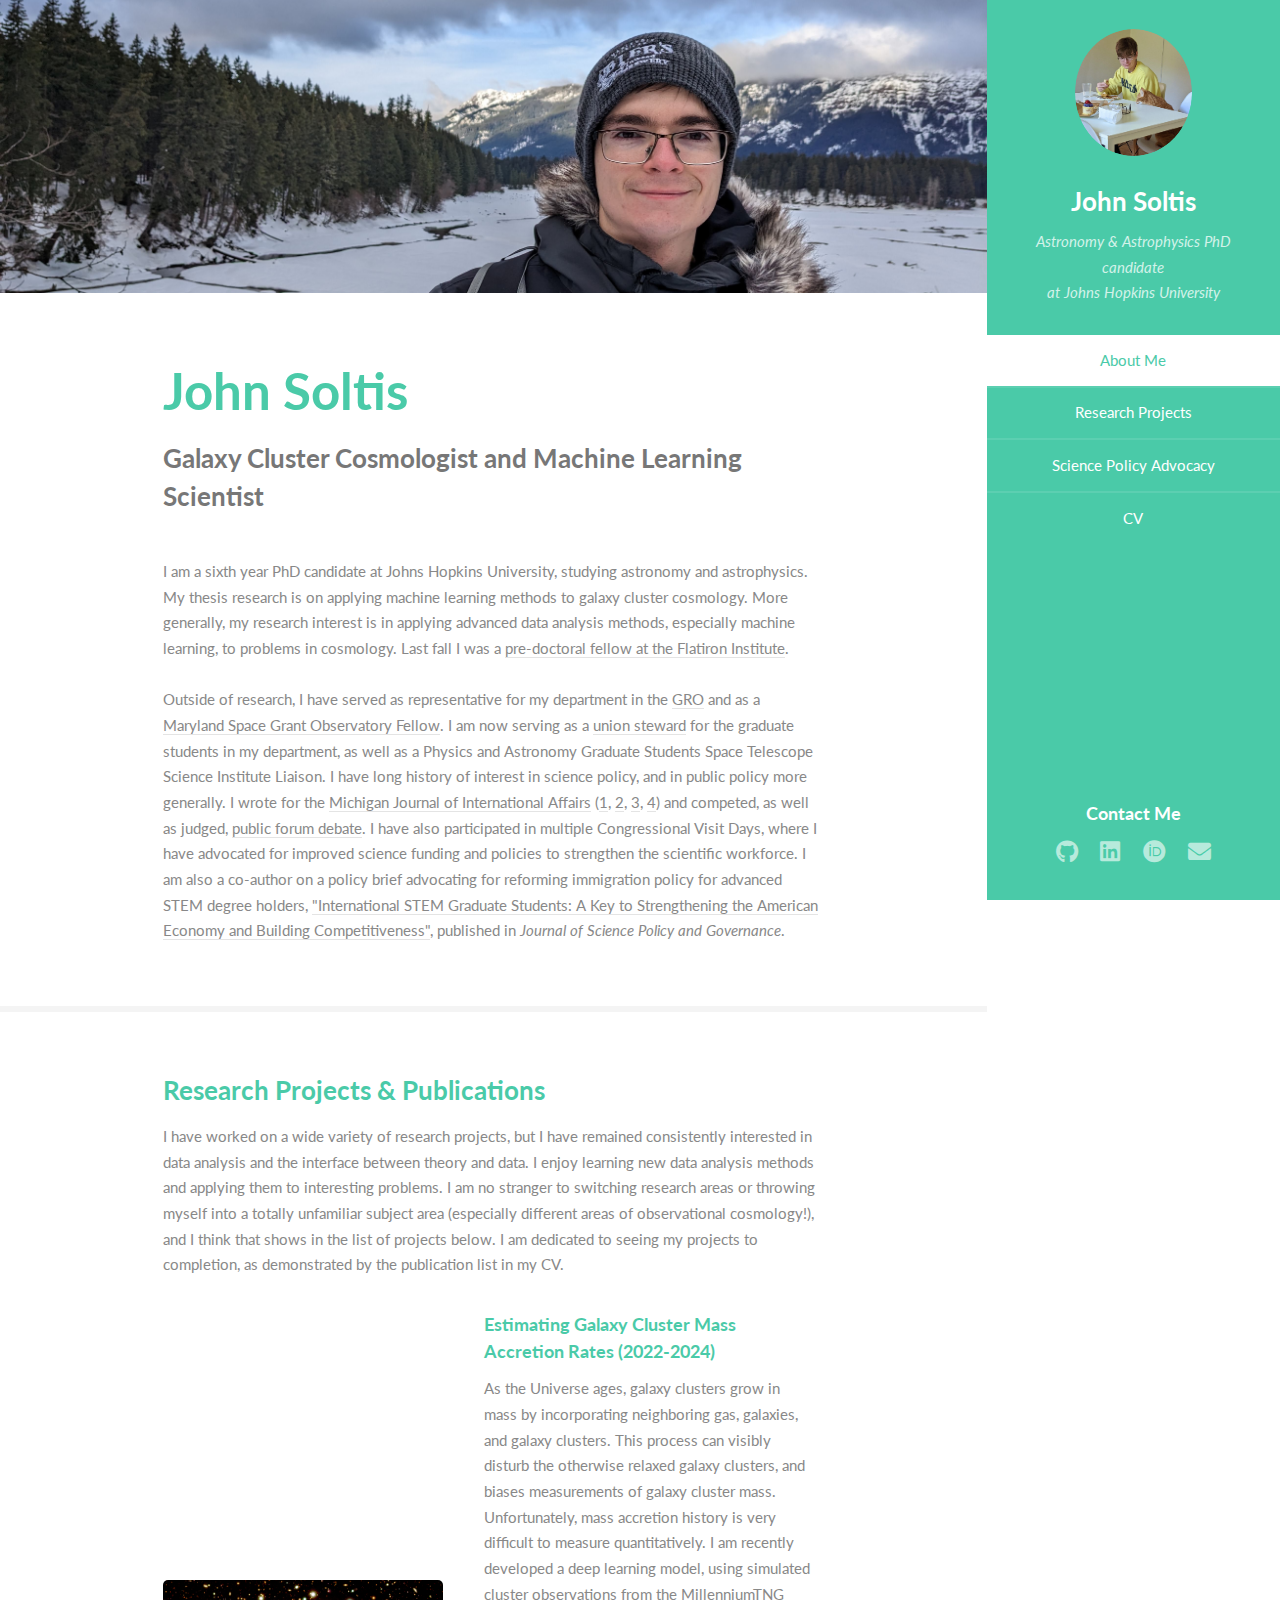
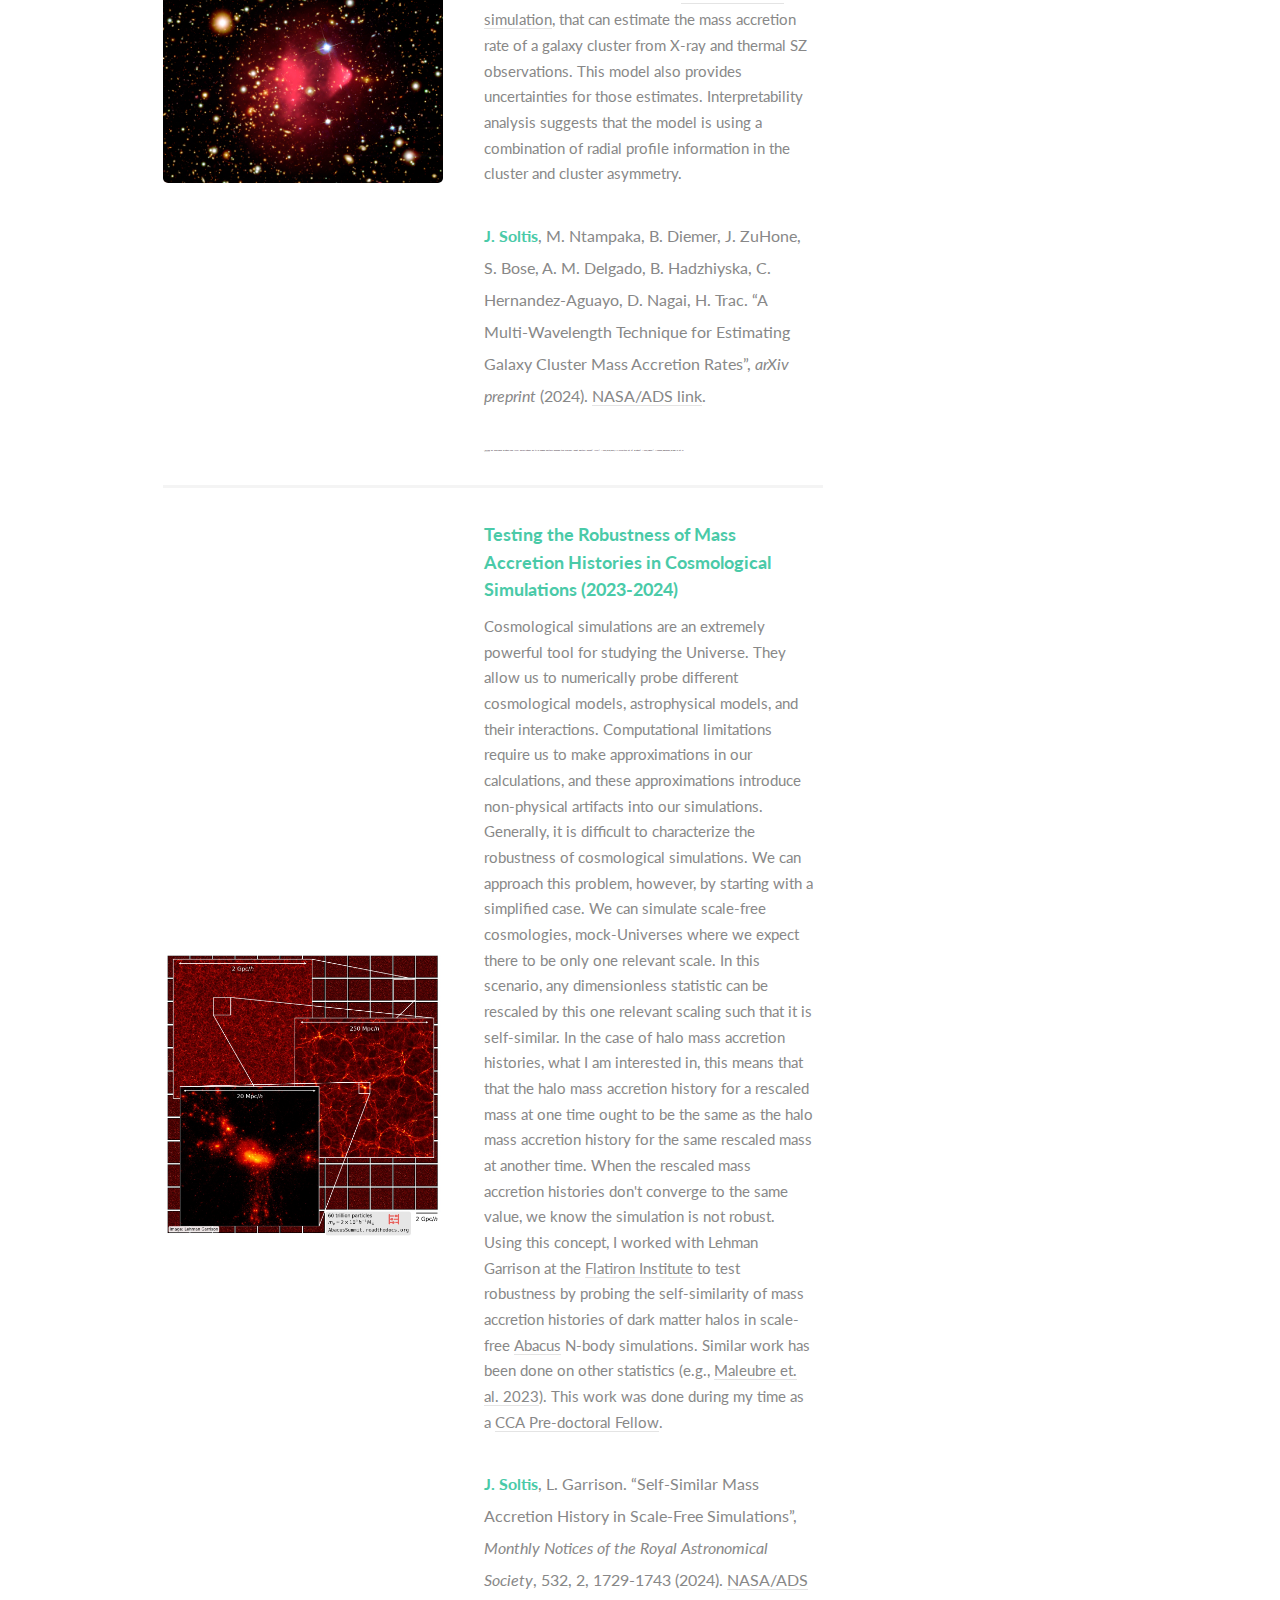
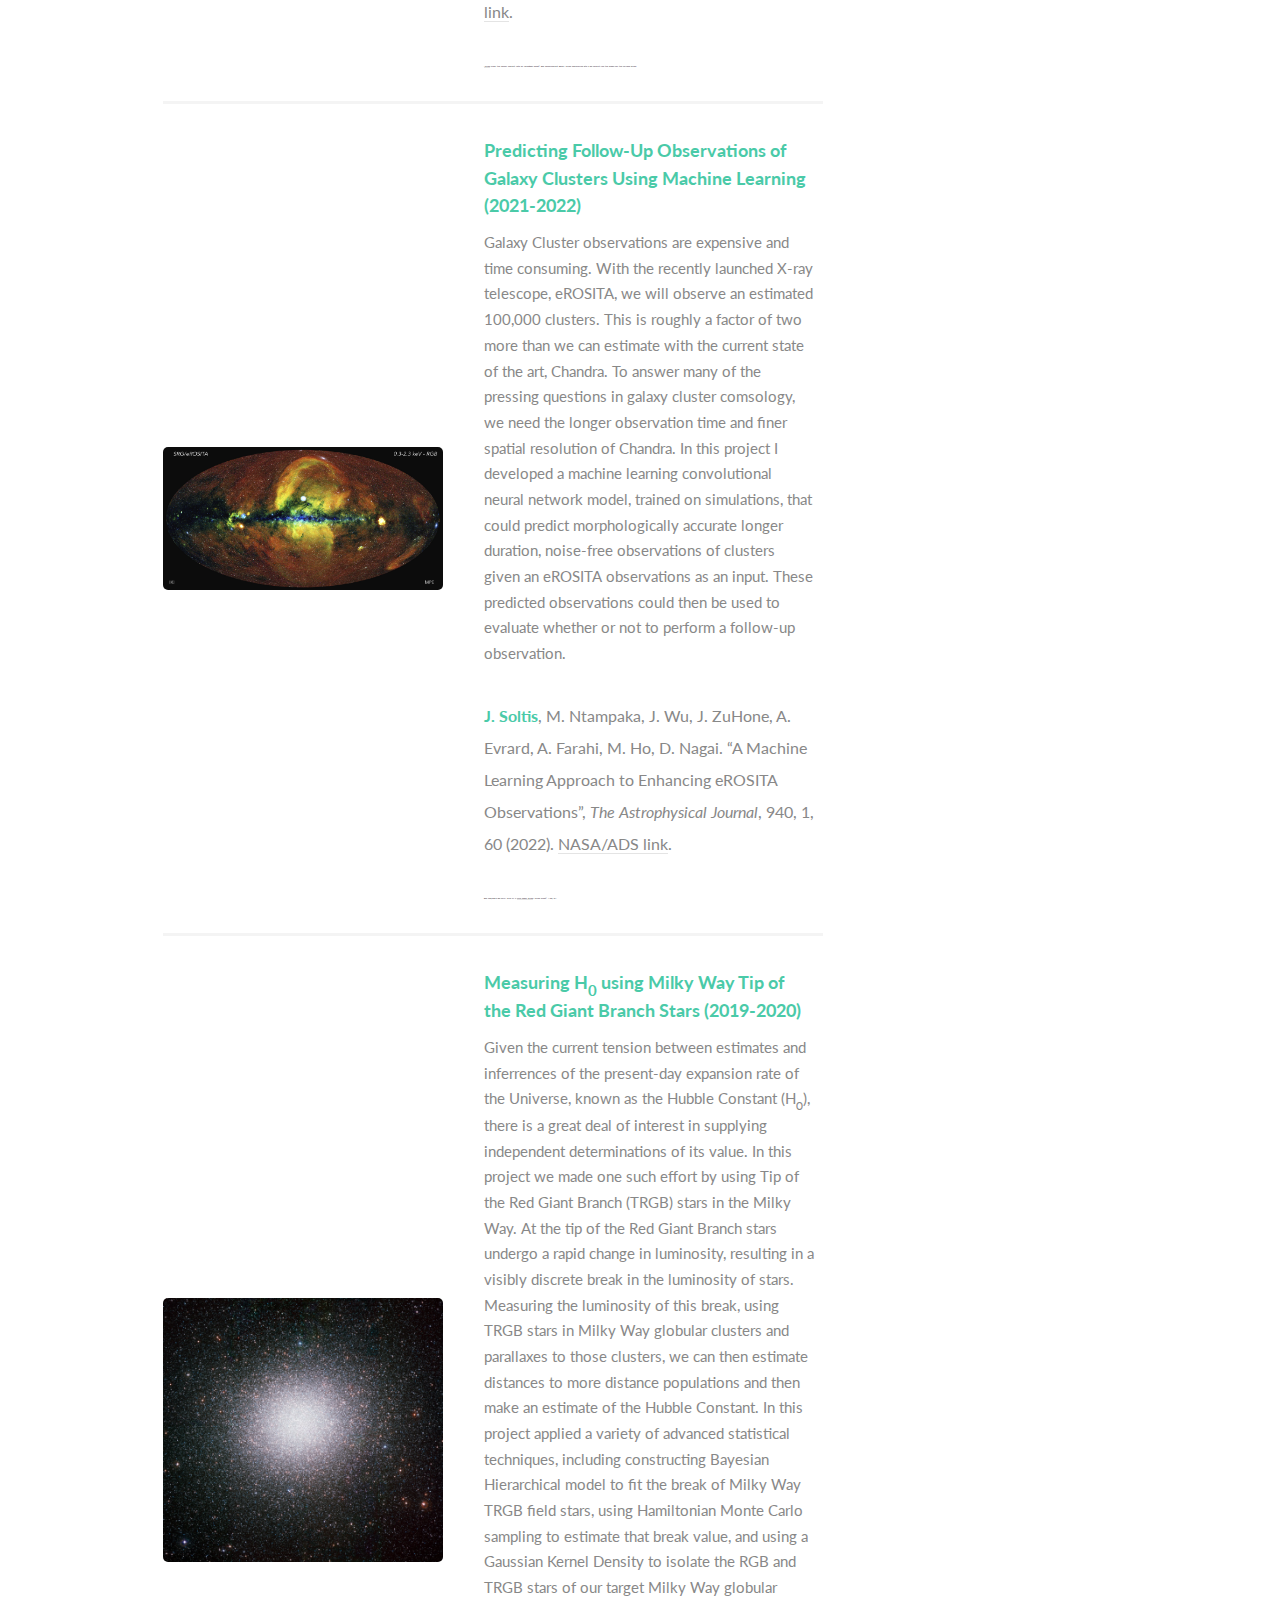
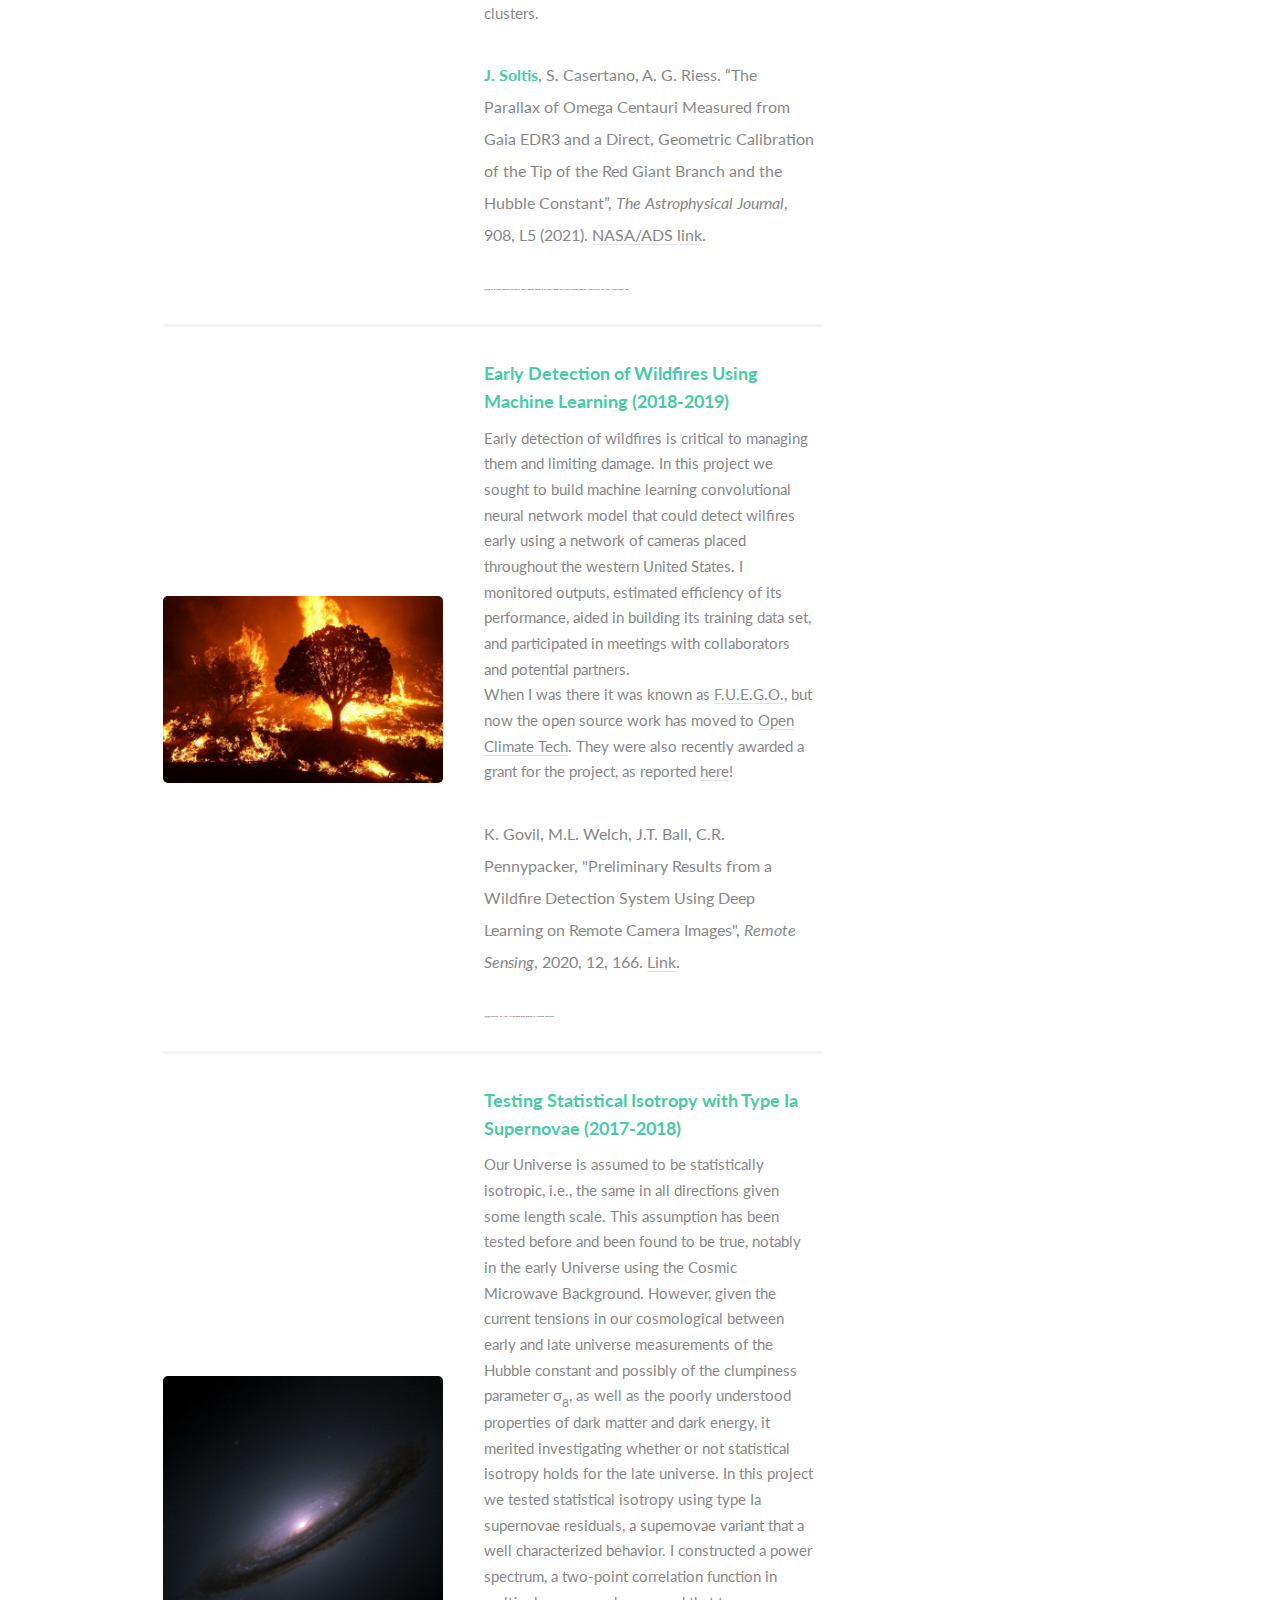
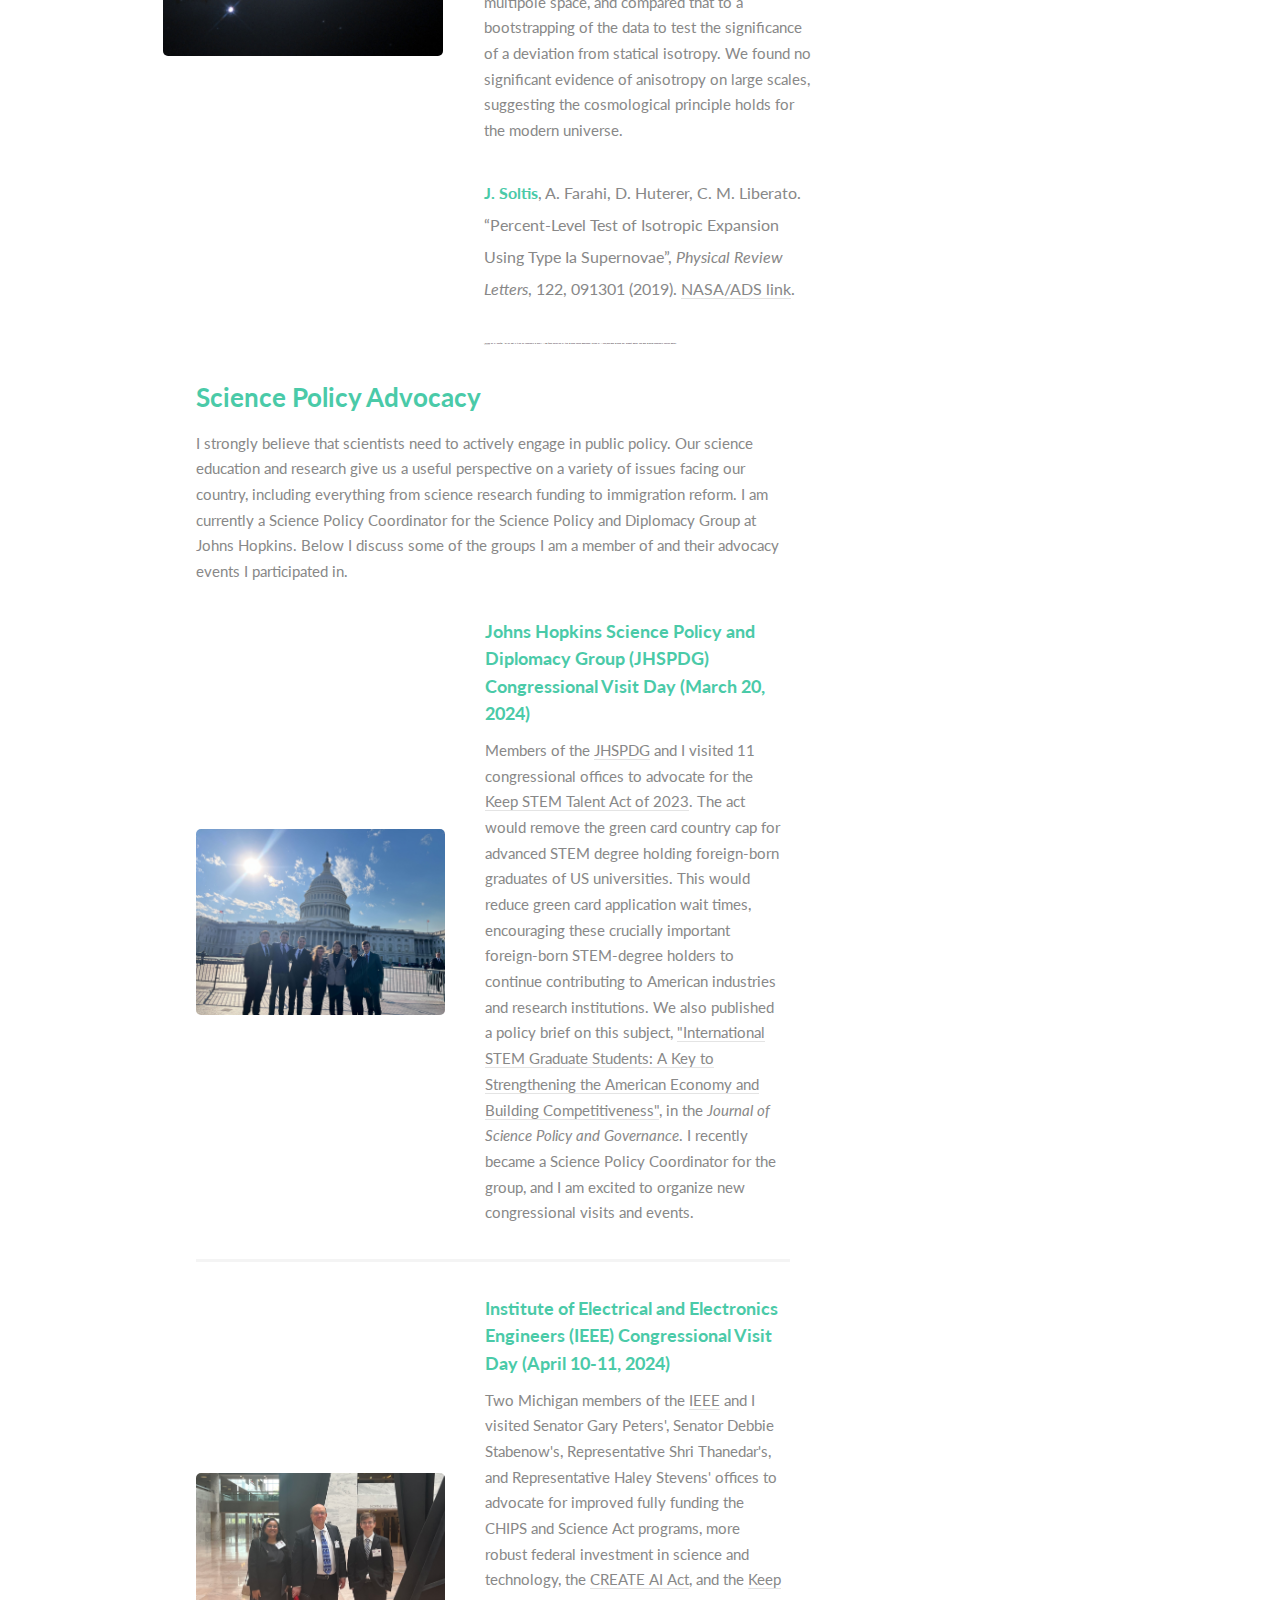
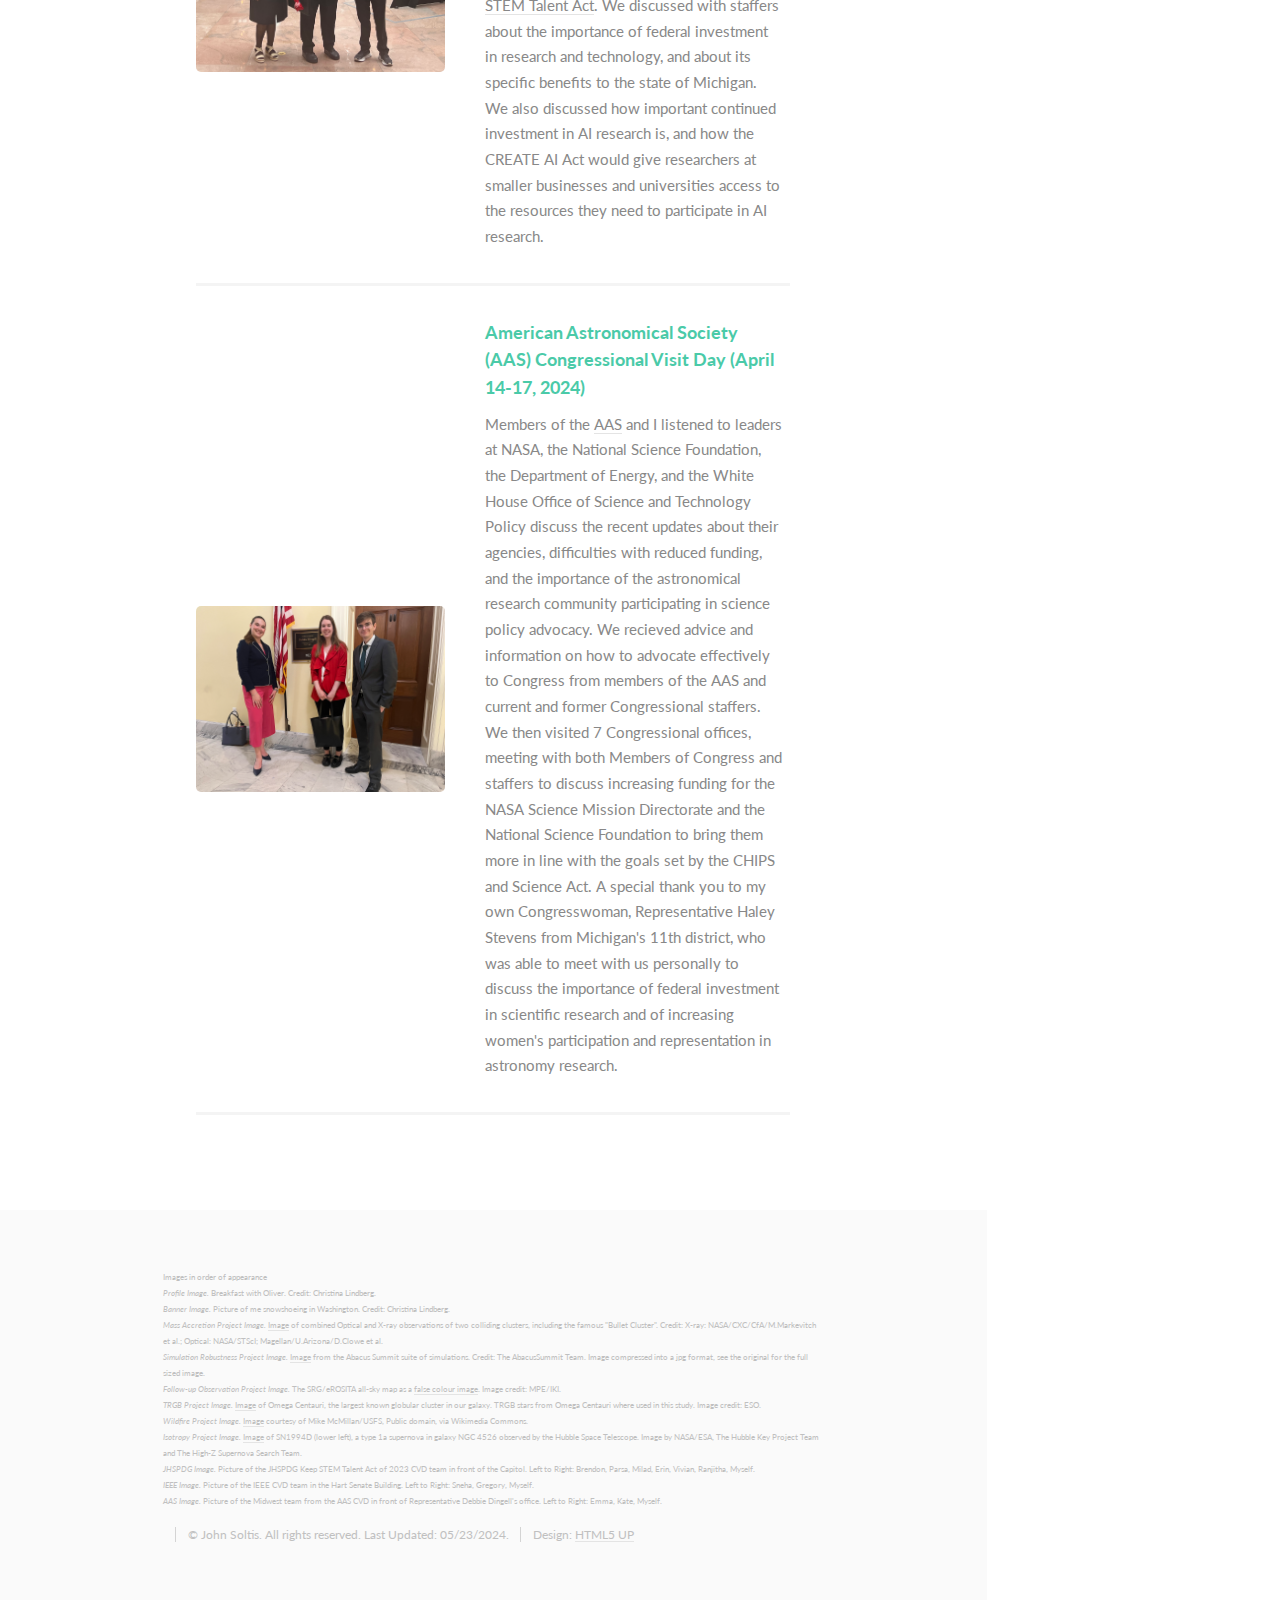
==== commit aab9ce11: "Update index.html" ====
--- a/index.html
+++ b/index.html
@@ -56,7 +56,7 @@
 										<h2>John Soltis</h2>
 										<p>Galaxy Cluster Cosmologist and Machine Learning Scientist</p>
 									</header>
-									<p>I am a sixth year PhD candidate at Johns Hopkins University, studying astronomy and astrophysics. My thesis research is on applying machine learning methods to galaxy cluster cosmology. More generally, my research interest is in applying advanced data analysis methods, especially machine learning, to problems in cosmology. Last fall I was a <a href "https://www.simonsfoundation.org/flatiron-institute-center-for-computational-astrophysics-pre-doctoral-program">pre-doctoral fellow at the Flatiron Institute</a>. <br> <br>Outside of research, I have served as representative for my department in the <a href="https://studentaffairs.jhu.edu/gro/">GRO</a> and as a <a href="https://md.spacegrant.org">Maryland Space Grant Observatory Fellow</a>. I am now serving as a <a href="https://trujhu.org/">union steward</a> for the graduate students in my department, as well as a Physics and Astronomy Graduate Students Space Telescope Science Institute Liaison. I have long history of interest in science policy, and in public policy more generally. I wrote for the <a href="https://www.mjia.org">Michigan Journal of International Affairs</a> (<a href="https://1323ac3e-aeb4-204f-3b32-357f8fc6b65f.filesusr.com/ugd/6c1717_c1c2ba6daf274f4e81d407ec2ac0248b.pdf">1</a>, <a href="https://1323ac3e-aeb4-204f-3b32-357f8fc6b65f.filesusr.com/ugd/6c1717_4b6e452e350449d596d16b055293cdd5.pdf">2</a>, <a href="https://1323ac3e-aeb4-204f-3b32-357f8fc6b65f.filesusr.com/ugd/6c1717_c9c0a15693b14600a33538b3d17d6cca.pdf">3</a>, <a href="https://1323ac3e-aeb4-204f-3b32-357f8fc6b65f.filesusr.com/ugd/6c1717_151fca6856b94bc9a6d71f5381959e10.pdf">4</a>) and competed, as well as judged, <a href="https://brrice.edu/home/clubs/debate/">public forum debate</a>. I have also participated in multiple Congressional Visit Days, where I have advocated for improved science funding and policies to strengthen the scientific workforce. I am also a co-author on a policy brief advocating for reforming immigration policy for advanced STEM degree holders, published in <i>Journal of Science Policy and Governance</i>.</p>
+									<p>I am a sixth year PhD candidate at Johns Hopkins University, studying astronomy and astrophysics. My thesis research is on applying machine learning methods to galaxy cluster cosmology. More generally, my research interest is in applying advanced data analysis methods, especially machine learning, to problems in cosmology. Last fall I was a <a href "https://www.simonsfoundation.org/flatiron-institute-center-for-computational-astrophysics-pre-doctoral-program">pre-doctoral fellow at the Flatiron Institute</a>. <br> <br>Outside of research, I have served as representative for my department in the <a href="https://studentaffairs.jhu.edu/gro/">GRO</a> and as a <a href="https://md.spacegrant.org">Maryland Space Grant Observatory Fellow</a>. I am now serving as a <a href="https://trujhu.org/">union steward</a> for the graduate students in my department, as well as a Physics and Astronomy Graduate Students Space Telescope Science Institute Liaison. I have long history of interest in science policy, and in public policy more generally. I wrote for the <a href="https://www.mjia.org">Michigan Journal of International Affairs</a> (<a href="https://1323ac3e-aeb4-204f-3b32-357f8fc6b65f.filesusr.com/ugd/6c1717_c1c2ba6daf274f4e81d407ec2ac0248b.pdf">1</a>, <a href="https://1323ac3e-aeb4-204f-3b32-357f8fc6b65f.filesusr.com/ugd/6c1717_4b6e452e350449d596d16b055293cdd5.pdf">2</a>, <a href="https://1323ac3e-aeb4-204f-3b32-357f8fc6b65f.filesusr.com/ugd/6c1717_c9c0a15693b14600a33538b3d17d6cca.pdf">3</a>, <a href="https://1323ac3e-aeb4-204f-3b32-357f8fc6b65f.filesusr.com/ugd/6c1717_151fca6856b94bc9a6d71f5381959e10.pdf">4</a>) and competed, as well as judged, <a href="https://brrice.edu/home/clubs/debate/">public forum debate</a>. I have also participated in multiple Congressional Visit Days, where I have advocated for improved science funding and policies to strengthen the scientific workforce. I am also a co-author on a policy brief advocating for reforming immigration policy for advanced STEM degree holders, <a href="https://www.sciencepolicyjournal.org/article_1038126_jspg250104.html"> "International STEM Graduate Students: A Key to Strengthening the American Economy and Building Competitiveness"​</a>, published in <i>Journal of Science Policy and Governance</i>.</p>
 								</div>
 							</section>
 
@@ -128,14 +128,14 @@
 							<section id="three">
 								<div class="container">
 									<h3>Science Policy Advocacy</h3>
-									<p> I strongly believe that scientists need to actively engage in public policy. Our science education and research give us a useful perspective on a variety of issues facing our country, including everything from science research funding to immigration reform. Below I discuss some of the groups I am a member of and their advocacy events I participated in.</p>
+									<p> I strongly believe that scientists need to actively engage in public policy. Our science education and research give us a useful perspective on a variety of issues facing our country, including everything from science research funding to immigration reform. I am currently a Science Policy Coordinator for the Science Policy and Diplomacy Group at Johns Hopkins. Below I discuss some of the groups I am a member of and their advocacy events I participated in.</p>
 									<ul class="feature-icons">
                                         <div class="features">
                                             <article>
                                                 <a href="#" class="image"><img src="images/IMG_0137 (1).jpg" alt="" /></a>
                                                 <div class="inner">
                                                     <h4>Johns Hopkins Science Policy and Diplomacy Group (JHSPDG) Congressional Visit Day (March 20, 2024)</h4>
-                                                    <p>Members of the <a href="https://www.jhscipolgroup.org"> JHSPDG</a> and I visited 11 congressional offices to advocate for the <a href="https://www.congress.gov/bill/118th-congress/senate-bill/2384"> Keep STEM Talent Act of 2023</a>. The act would remove the green card country cap for advanced STEM degree holding foreign-born graduates of US universities. This would reduce green card application wait times, encouraging these crucially important foreign-born STEM-degree holders to continue contributing to American industries and research institutions. We also published a policy brief on this subject to the <i>Journal of Science Policy and Governance</i>. I recently became a Science Policy Coordinator for the group, and I am excited to organize new congressional visits and events.</p>
+                                                    <p>Members of the <a href="https://www.jhscipolgroup.org"> JHSPDG</a> and I visited 11 congressional offices to advocate for the <a href="https://www.congress.gov/bill/118th-congress/senate-bill/2384"> Keep STEM Talent Act of 2023</a>. The act would remove the green card country cap for advanced STEM degree holding foreign-born graduates of US universities. This would reduce green card application wait times, encouraging these crucially important foreign-born STEM-degree holders to continue contributing to American industries and research institutions. We also published a policy brief on this subject, <a href="https://www.sciencepolicyjournal.org/article_1038126_jspg250104.html"> "International STEM Graduate Students: A Key to Strengthening the American Economy and Building Competitiveness"​</a>, in the <i>Journal of Science Policy and Governance</i>. I recently became a Science Policy Coordinator for the group, and I am excited to organize new congressional visits and events.</p>
                                                 </div>
                                             </article>
                                             <article>
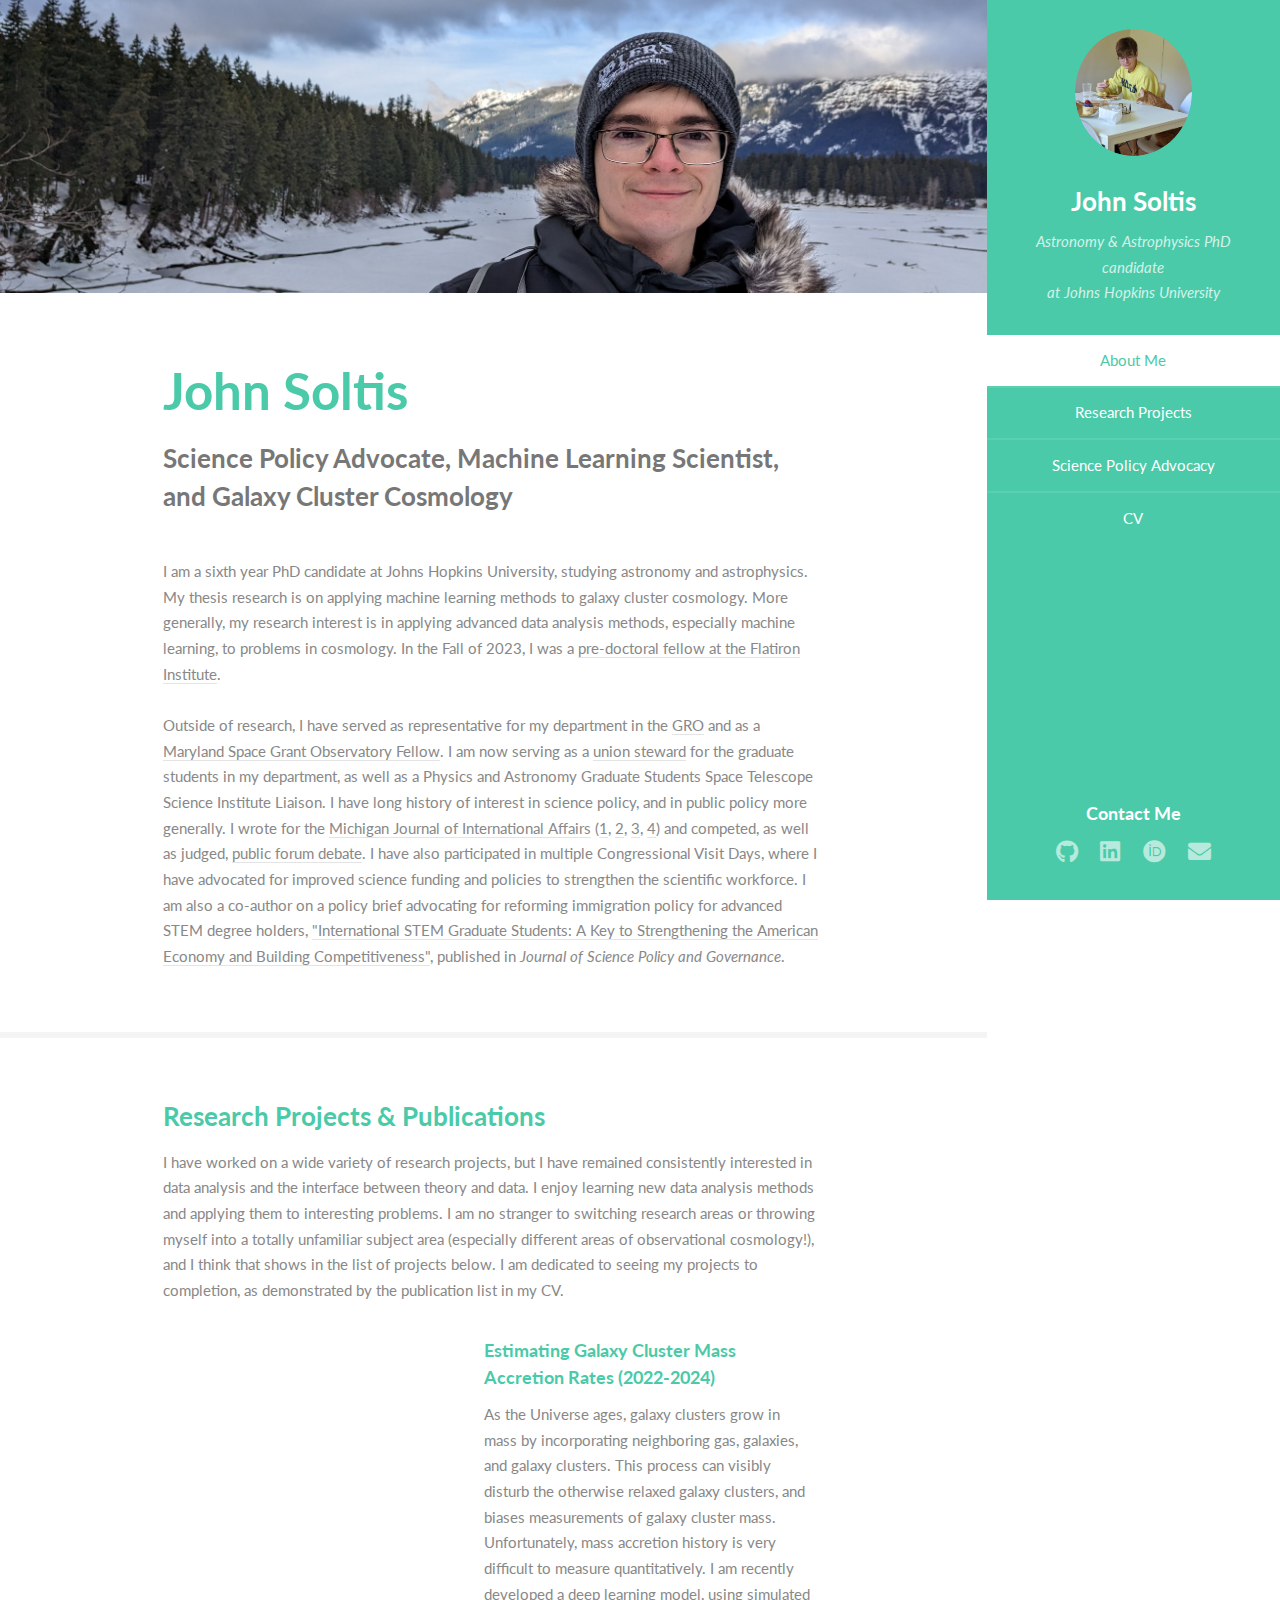
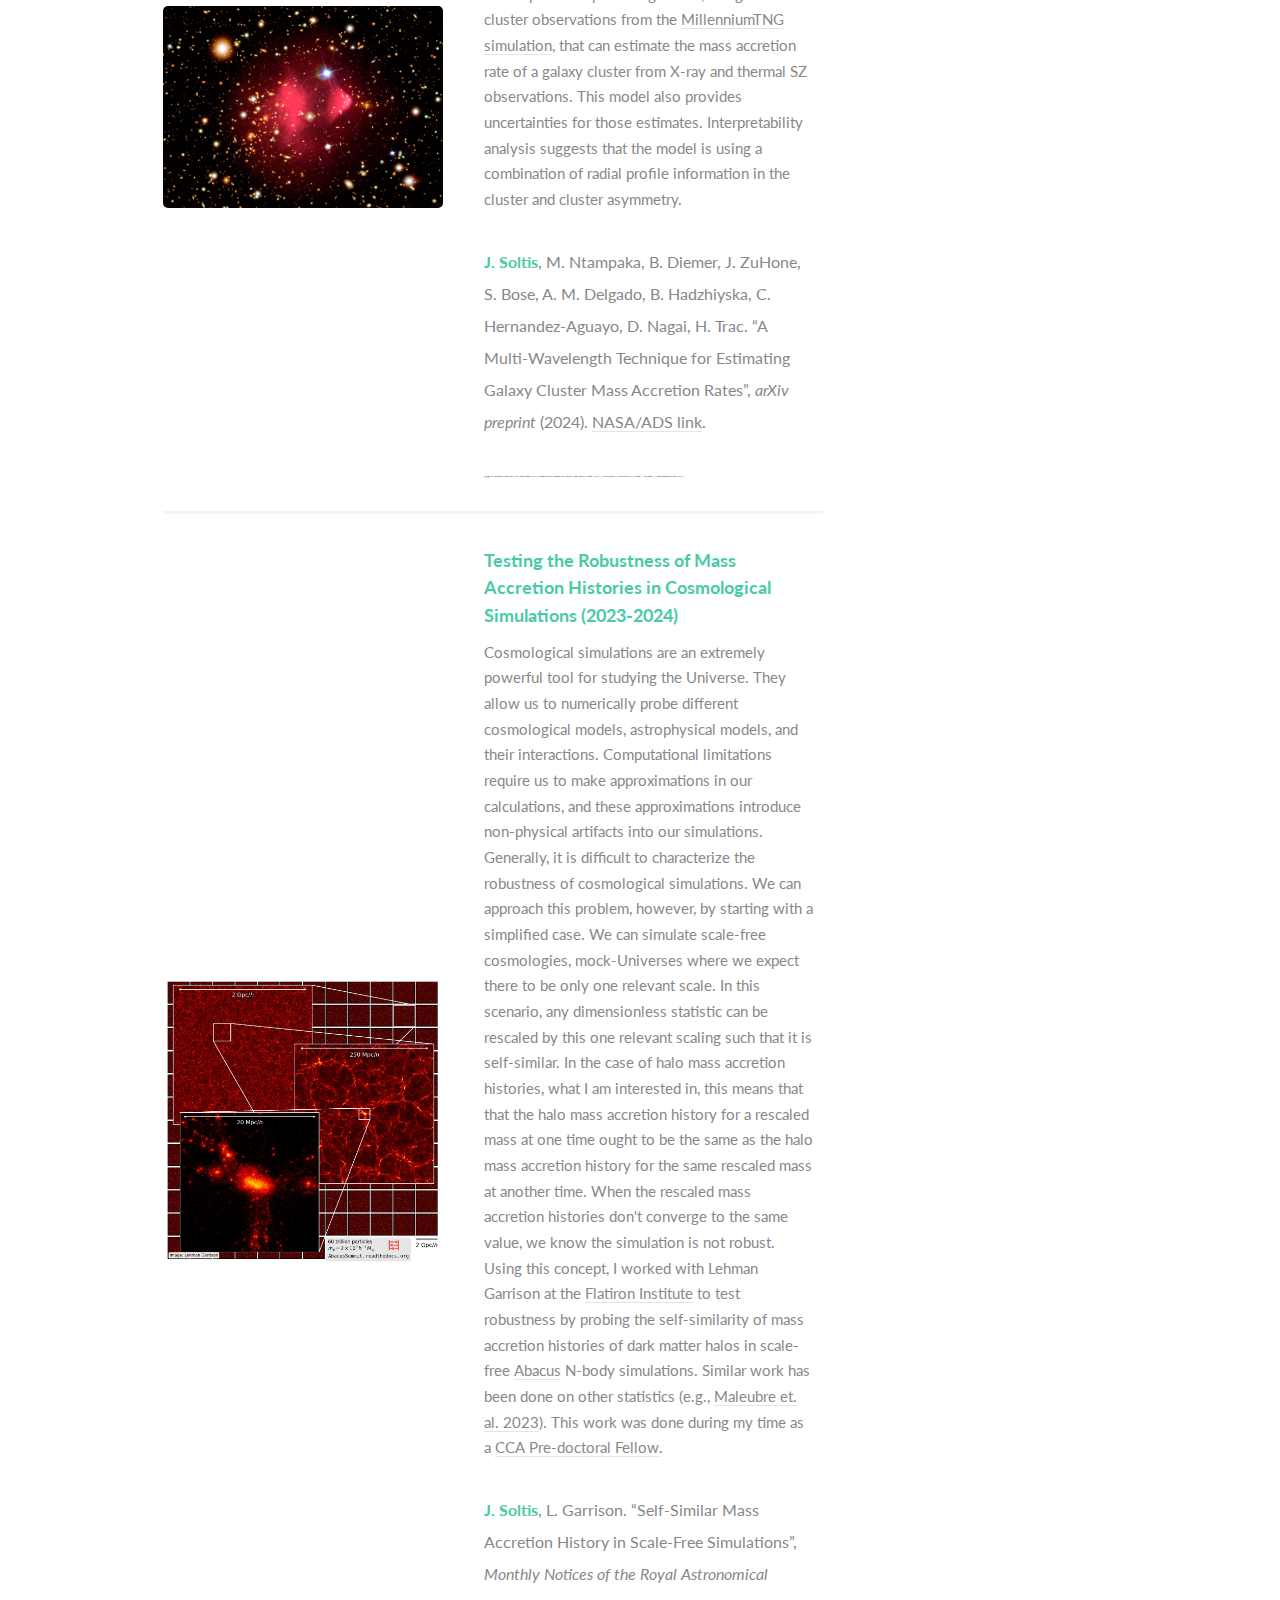
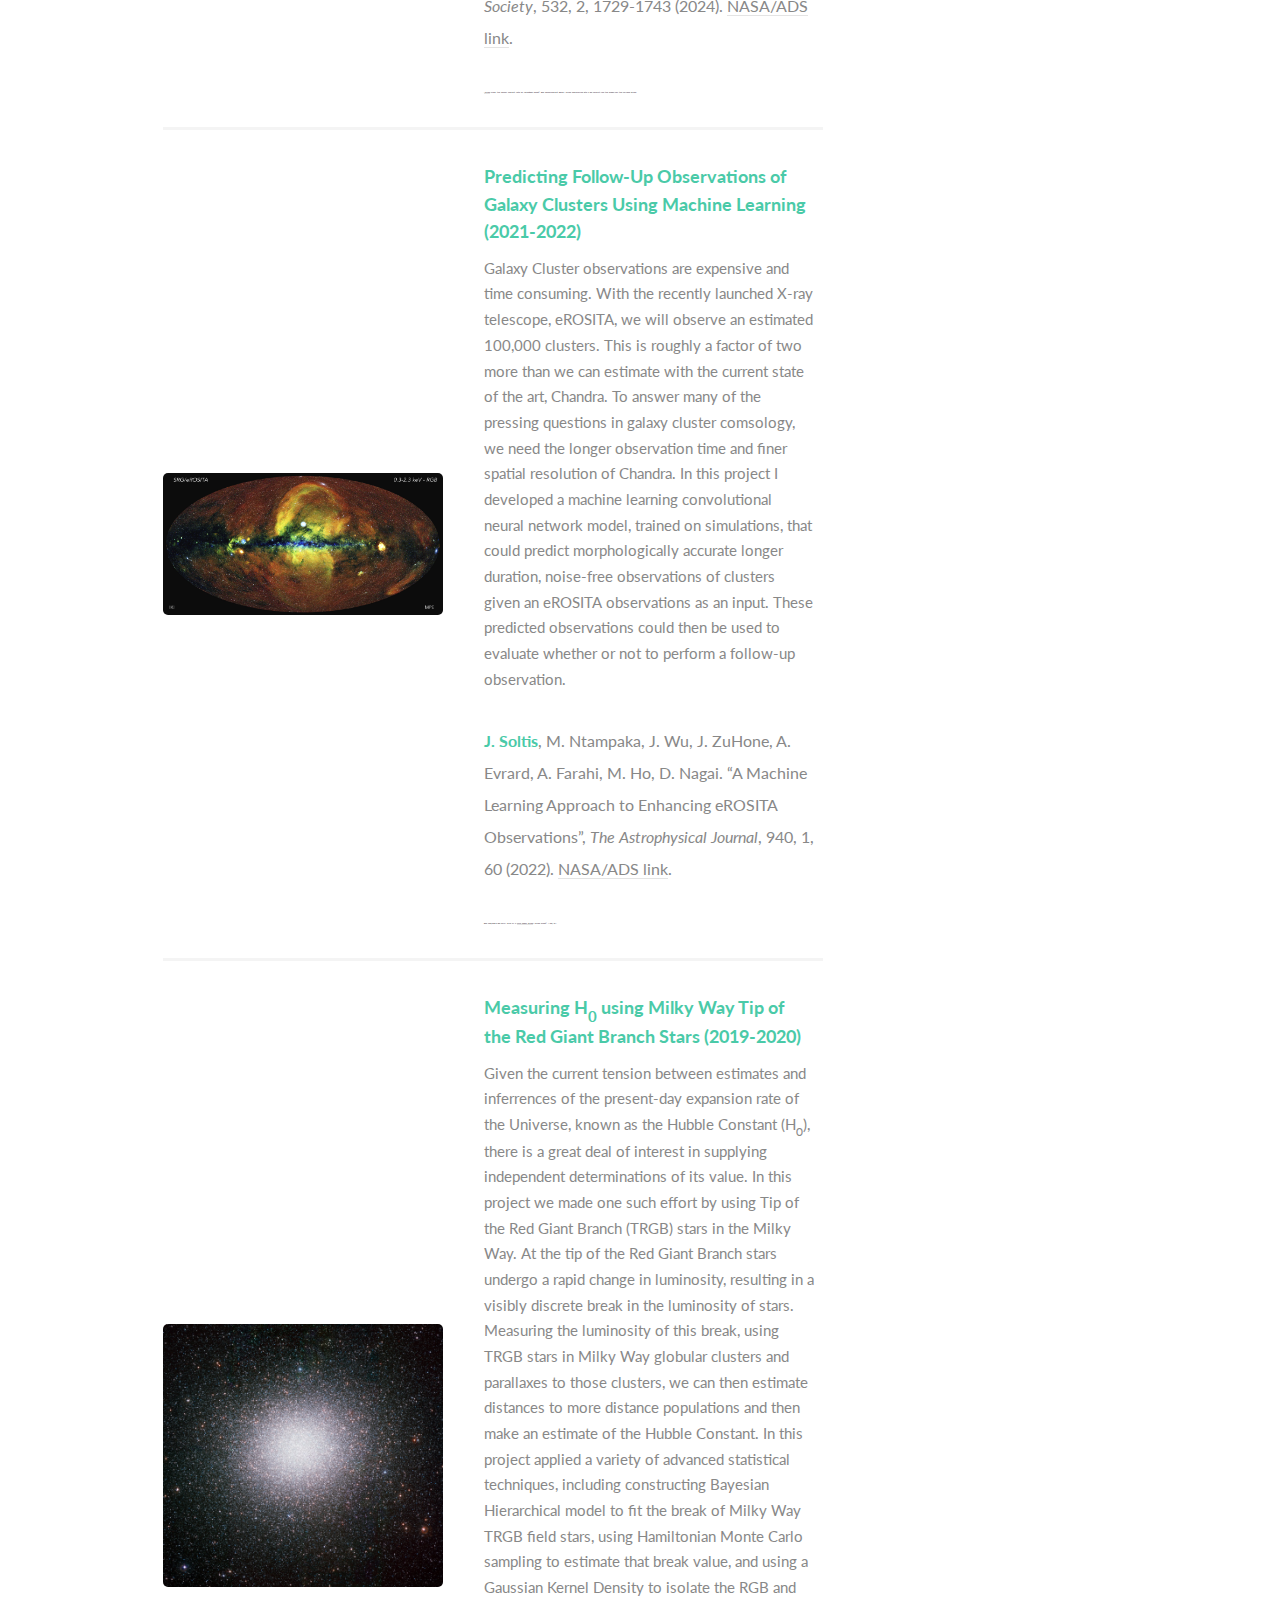
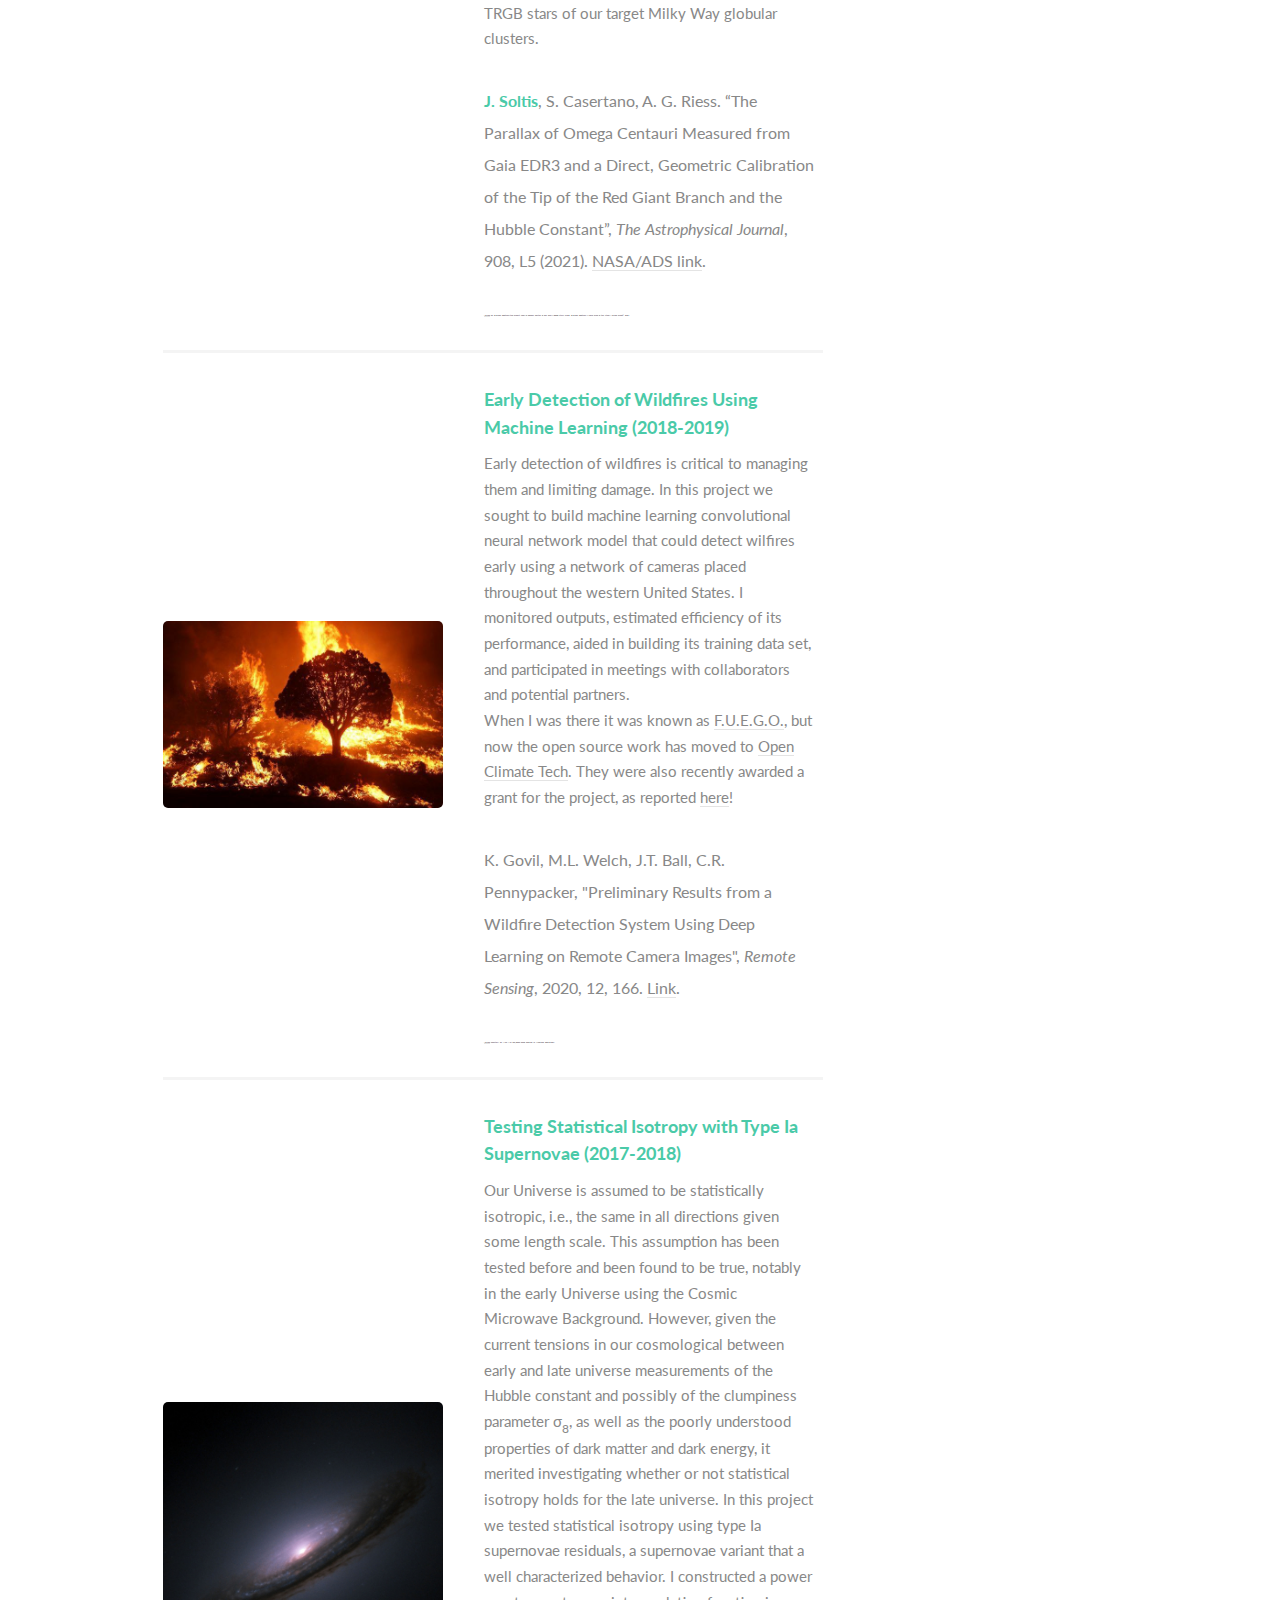
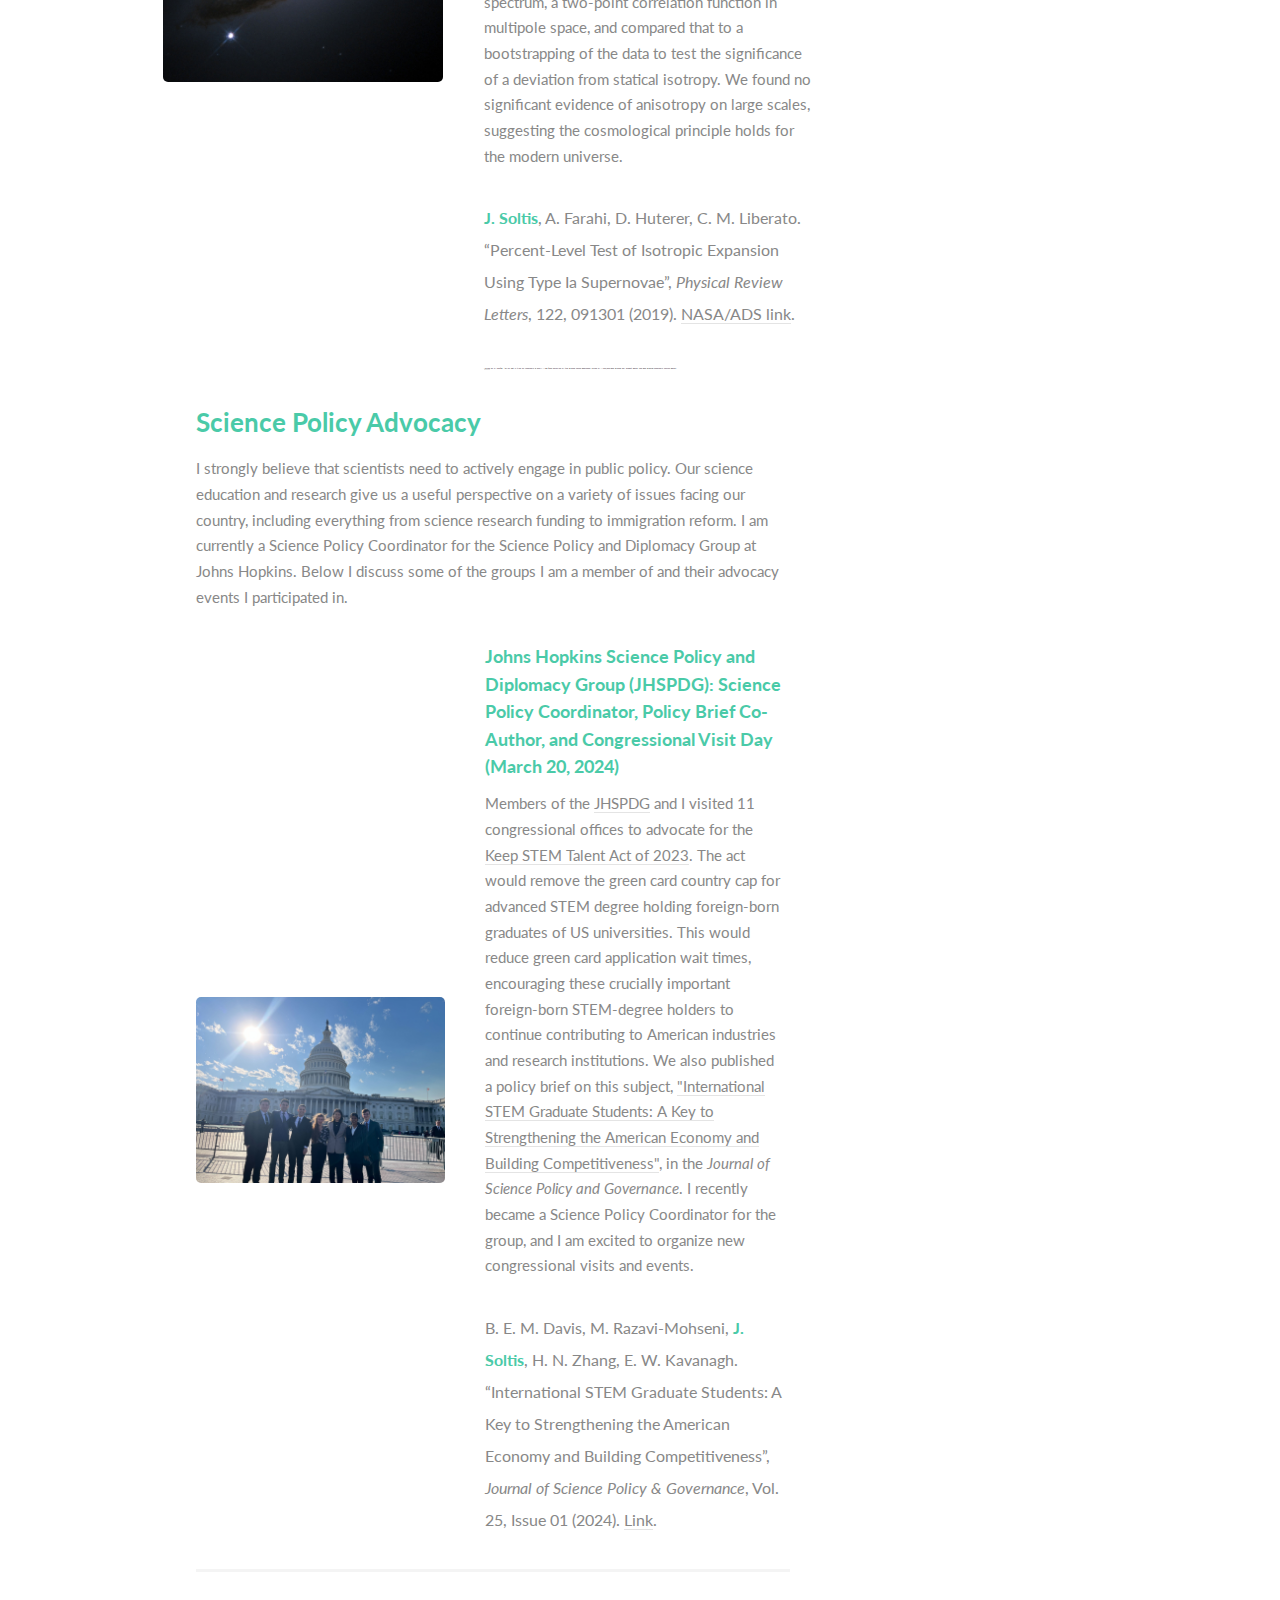
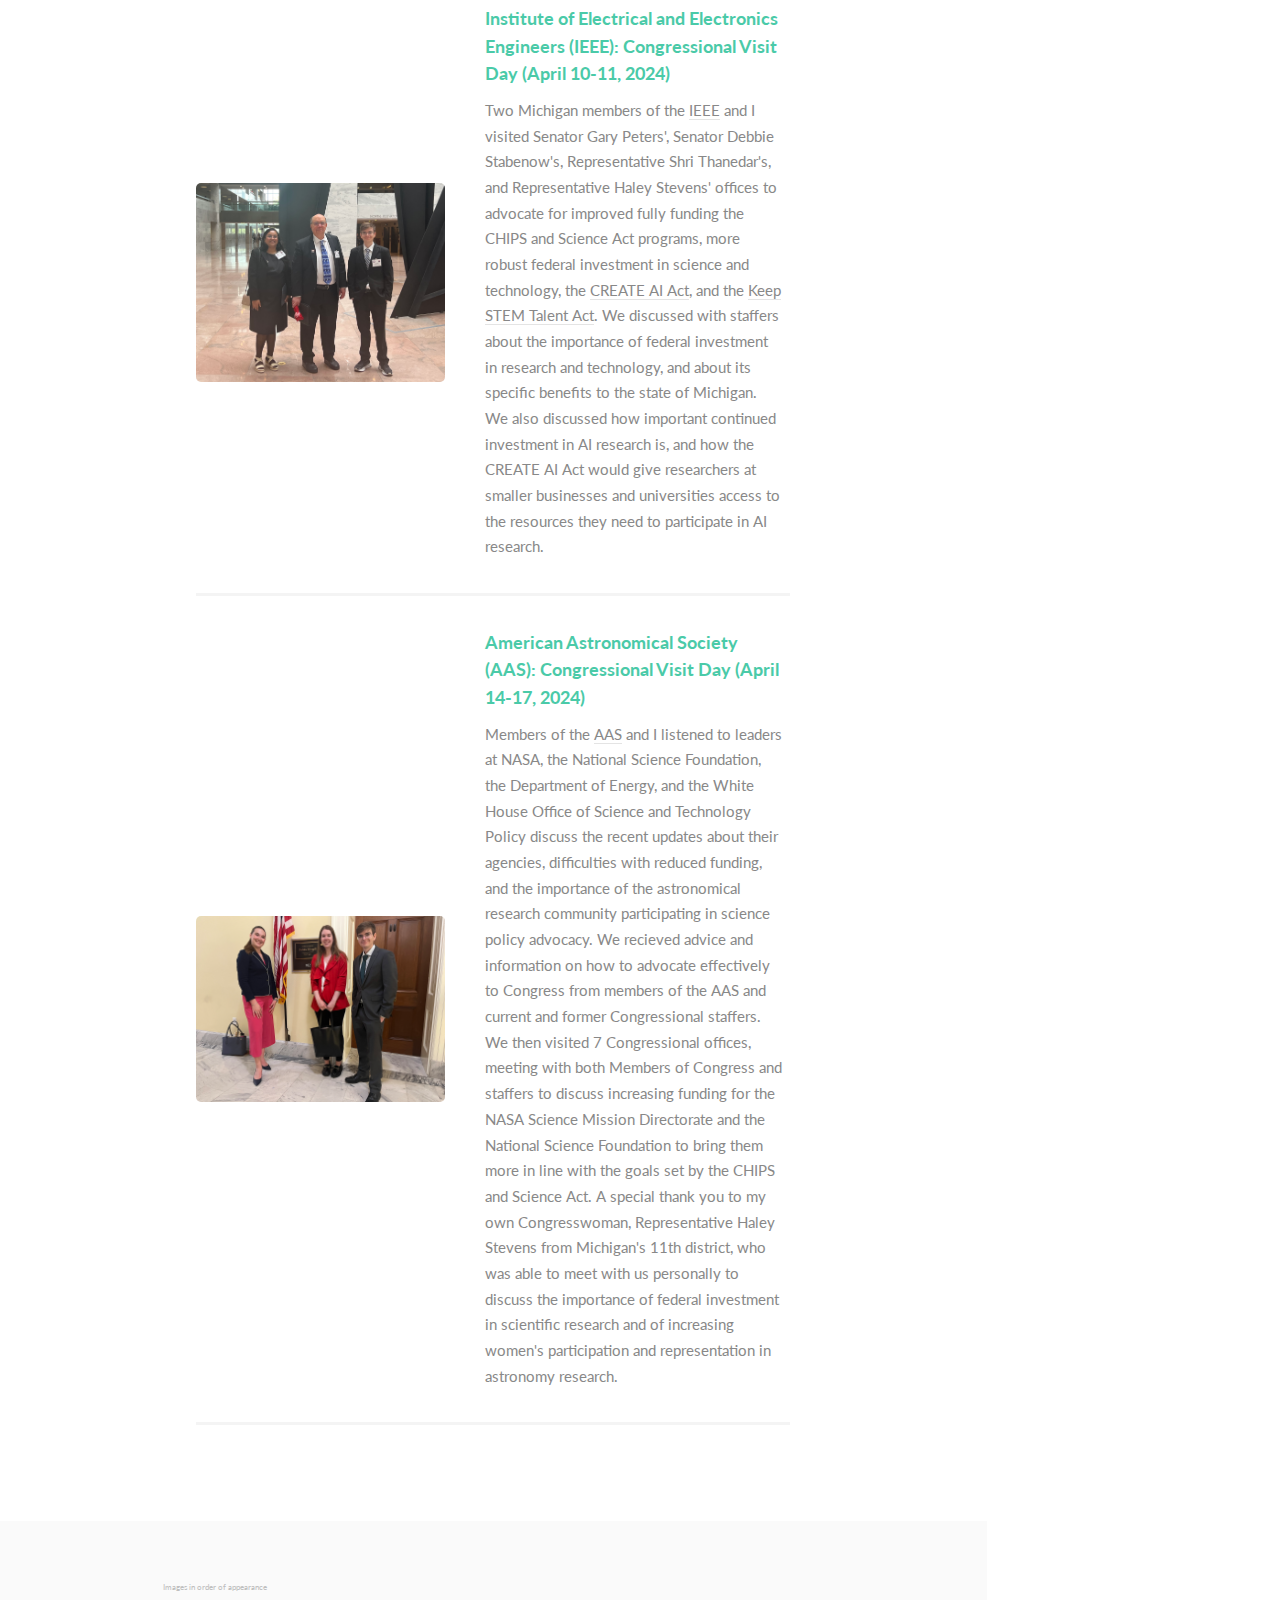
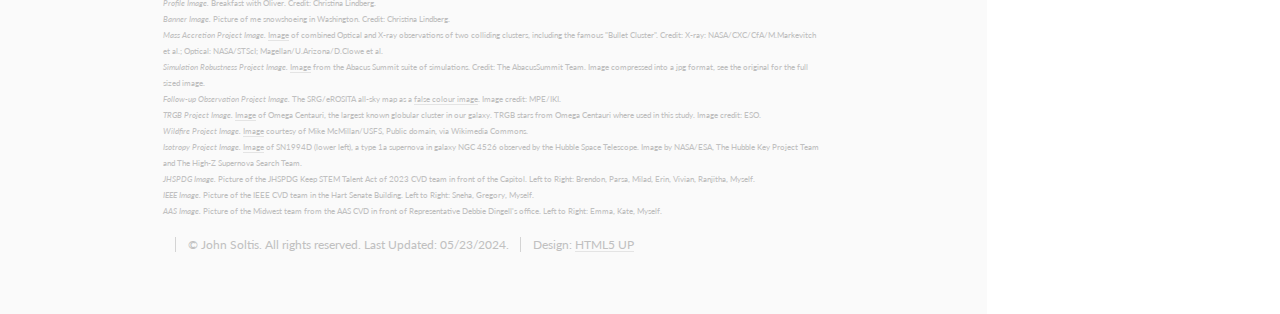
==== commit 4b7d6107: "Update index.html" ====
--- a/index.html
+++ b/index.html
@@ -54,9 +54,9 @@
 								<div class="container">
 									<header class="major">
 										<h2>John Soltis</h2>
-										<p>Galaxy Cluster Cosmologist and Machine Learning Scientist</p>
+										<p>Science Policy Advocate, Machine Learning Scientist, and Galaxy Cluster Cosmology</p>
 									</header>
-									<p>I am a sixth year PhD candidate at Johns Hopkins University, studying astronomy and astrophysics. My thesis research is on applying machine learning methods to galaxy cluster cosmology. More generally, my research interest is in applying advanced data analysis methods, especially machine learning, to problems in cosmology. Last fall I was a <a href "https://www.simonsfoundation.org/flatiron-institute-center-for-computational-astrophysics-pre-doctoral-program">pre-doctoral fellow at the Flatiron Institute</a>. <br> <br>Outside of research, I have served as representative for my department in the <a href="https://studentaffairs.jhu.edu/gro/">GRO</a> and as a <a href="https://md.spacegrant.org">Maryland Space Grant Observatory Fellow</a>. I am now serving as a <a href="https://trujhu.org/">union steward</a> for the graduate students in my department, as well as a Physics and Astronomy Graduate Students Space Telescope Science Institute Liaison. I have long history of interest in science policy, and in public policy more generally. I wrote for the <a href="https://www.mjia.org">Michigan Journal of International Affairs</a> (<a href="https://1323ac3e-aeb4-204f-3b32-357f8fc6b65f.filesusr.com/ugd/6c1717_c1c2ba6daf274f4e81d407ec2ac0248b.pdf">1</a>, <a href="https://1323ac3e-aeb4-204f-3b32-357f8fc6b65f.filesusr.com/ugd/6c1717_4b6e452e350449d596d16b055293cdd5.pdf">2</a>, <a href="https://1323ac3e-aeb4-204f-3b32-357f8fc6b65f.filesusr.com/ugd/6c1717_c9c0a15693b14600a33538b3d17d6cca.pdf">3</a>, <a href="https://1323ac3e-aeb4-204f-3b32-357f8fc6b65f.filesusr.com/ugd/6c1717_151fca6856b94bc9a6d71f5381959e10.pdf">4</a>) and competed, as well as judged, <a href="https://brrice.edu/home/clubs/debate/">public forum debate</a>. I have also participated in multiple Congressional Visit Days, where I have advocated for improved science funding and policies to strengthen the scientific workforce. I am also a co-author on a policy brief advocating for reforming immigration policy for advanced STEM degree holders, <a href="https://www.sciencepolicyjournal.org/article_1038126_jspg250104.html"> "International STEM Graduate Students: A Key to Strengthening the American Economy and Building Competitiveness"​</a>, published in <i>Journal of Science Policy and Governance</i>.</p>
+									<p>I am a sixth year PhD candidate at Johns Hopkins University, studying astronomy and astrophysics. My thesis research is on applying machine learning methods to galaxy cluster cosmology. More generally, my research interest is in applying advanced data analysis methods, especially machine learning, to problems in cosmology. In the Fall of 2023, I was a <a href "https://www.simonsfoundation.org/flatiron-institute-center-for-computational-astrophysics-pre-doctoral-program">pre-doctoral fellow at the Flatiron Institute</a>. <br> <br>Outside of research, I have served as representative for my department in the <a href="https://studentaffairs.jhu.edu/gro/">GRO</a> and as a <a href="https://md.spacegrant.org">Maryland Space Grant Observatory Fellow</a>. I am now serving as a <a href="https://trujhu.org/">union steward</a> for the graduate students in my department, as well as a Physics and Astronomy Graduate Students Space Telescope Science Institute Liaison. I have long history of interest in science policy, and in public policy more generally. I wrote for the <a href="https://www.mjia.org">Michigan Journal of International Affairs</a> (<a href="https://1323ac3e-aeb4-204f-3b32-357f8fc6b65f.filesusr.com/ugd/6c1717_c1c2ba6daf274f4e81d407ec2ac0248b.pdf">1</a>, <a href="https://1323ac3e-aeb4-204f-3b32-357f8fc6b65f.filesusr.com/ugd/6c1717_4b6e452e350449d596d16b055293cdd5.pdf">2</a>, <a href="https://1323ac3e-aeb4-204f-3b32-357f8fc6b65f.filesusr.com/ugd/6c1717_c9c0a15693b14600a33538b3d17d6cca.pdf">3</a>, <a href="https://1323ac3e-aeb4-204f-3b32-357f8fc6b65f.filesusr.com/ugd/6c1717_151fca6856b94bc9a6d71f5381959e10.pdf">4</a>) and competed, as well as judged, <a href="https://brrice.edu/home/clubs/debate/">public forum debate</a>. I have also participated in multiple Congressional Visit Days, where I have advocated for improved science funding and policies to strengthen the scientific workforce. I am also a co-author on a policy brief advocating for reforming immigration policy for advanced STEM degree holders, <a href="https://www.sciencepolicyjournal.org/article_1038126_jspg250104.html"> "International STEM Graduate Students: A Key to Strengthening the American Economy and Building Competitiveness"​</a>, published in <i>Journal of Science Policy and Governance</i>.</p>
 								</div>
 							</section>
 
@@ -134,21 +134,23 @@
                                             <article>
                                                 <a href="#" class="image"><img src="images/IMG_0137 (1).jpg" alt="" /></a>
                                                 <div class="inner">
-                                                    <h4>Johns Hopkins Science Policy and Diplomacy Group (JHSPDG) Congressional Visit Day (March 20, 2024)</h4>
+                                                    <h4>Johns Hopkins Science Policy and Diplomacy Group (JHSPDG): Science Policy Coordinator, Policy Brief Co-Author, and Congressional Visit Day (March 20, 2024)</h4>
                                                     <p>Members of the <a href="https://www.jhscipolgroup.org"> JHSPDG</a> and I visited 11 congressional offices to advocate for the <a href="https://www.congress.gov/bill/118th-congress/senate-bill/2384"> Keep STEM Talent Act of 2023</a>. The act would remove the green card country cap for advanced STEM degree holding foreign-born graduates of US universities. This would reduce green card application wait times, encouraging these crucially important foreign-born STEM-degree holders to continue contributing to American industries and research institutions. We also published a policy brief on this subject, <a href="https://www.sciencepolicyjournal.org/article_1038126_jspg250104.html"> "International STEM Graduate Students: A Key to Strengthening the American Economy and Building Competitiveness"​</a>, in the <i>Journal of Science Policy and Governance</i>. I recently became a Science Policy Coordinator for the group, and I am excited to organize new congressional visits and events.</p>
-                                                </div>
+                                                    <p  style="font-size:16px;line-height:2"> B. E. M. Davis, M. Razavi-Mohseni, <b>J. Soltis</b>, H. N. Zhang, E. W. Kavanagh. “International STEM Graduate Students: A Key to Strengthening the American Economy and Building Competitiveness”, <i>Journal of Science Policy & Governance</i>, Vol. 25, Issue 01 (2024). <a href="https://www.sciencepolicyjournal.org/article_1038126_jspg250104.html">Link</a>.</p>
+
+						</div>
                                             </article>
                                             <article>
                                                 <a href="#" class="image"><img src="images/IMG_1961.jpg" alt="" /></a>
                                                 <div class="inner">
-                                                    <h4>Institute of Electrical and Electronics Engineers (IEEE) Congressional Visit Day (April 10-11, 2024)</h4>
+                                                    <h4>Institute of Electrical and Electronics Engineers (IEEE): Congressional Visit Day (April 10-11, 2024)</h4>
                                                     <p>Two Michigan members of the <a href="https://www.ieee.org/about/index.html"> IEEE</a> and I visited Senator Gary Peters', Senator Debbie Stabenow's, Representative Shri Thanedar's, and Representative Haley Stevens' offices to advocate for improved fully funding the CHIPS and Science Act programs, more robust federal investment in science and technology, the <a href="https://www.congress.gov/bill/118th-congress/senate-bill/2714/titles?s=1&r=53">CREATE AI Act</a>, and the <a href="https://www.congress.gov/bill/118th-congress/senate-bill/2384"> Keep STEM Talent Act</a>. We discussed with staffers about the importance of federal investment in research and technology, and about its specific benefits to the state of Michigan. We also discussed how important continued investment in AI research is, and how the CREATE AI Act would give researchers at smaller businesses and universities access to the resources they need to participate in AI research.</p>
                                                 </div>
                                             </article>
                                             <article>
 						<a href="#" class="image"><img src="images/IMG_8127.jpeg" alt="" /></a>
                                                 <div class="inner">
-                                                    <h4>American Astronomical Society (AAS) Congressional Visit Day (April 14-17, 2024)</h4>
+                                                    <h4>American Astronomical Society (AAS): Congressional Visit Day (April 14-17, 2024)</h4>
                                                     <p>Members of the <a href="https://aas.org"> AAS</a> and I listened to leaders at NASA, the National Science Foundation, the Department of Energy, and the White House Office of Science and Technology Policy discuss the recent updates about their agencies, difficulties with reduced funding, and the importance of the astronomical research community participating in science policy advocacy. We recieved advice and information on how to advocate effectively to Congress from members of the AAS and current and former Congressional staffers. We then visited 7 Congressional offices, meeting with both Members of Congress and staffers to discuss increasing funding for the NASA Science Mission Directorate and the National Science Foundation to bring them more in line with the goals set by the CHIPS and Science Act. A special thank you to my own Congresswoman, Representative Haley Stevens from Michigan's 11th district, who was able to meet with us personally to discuss the importance of federal investment in scientific research and of increasing women's participation and representation in astronomy research.</p>
                                                 </div>
                                             </article>
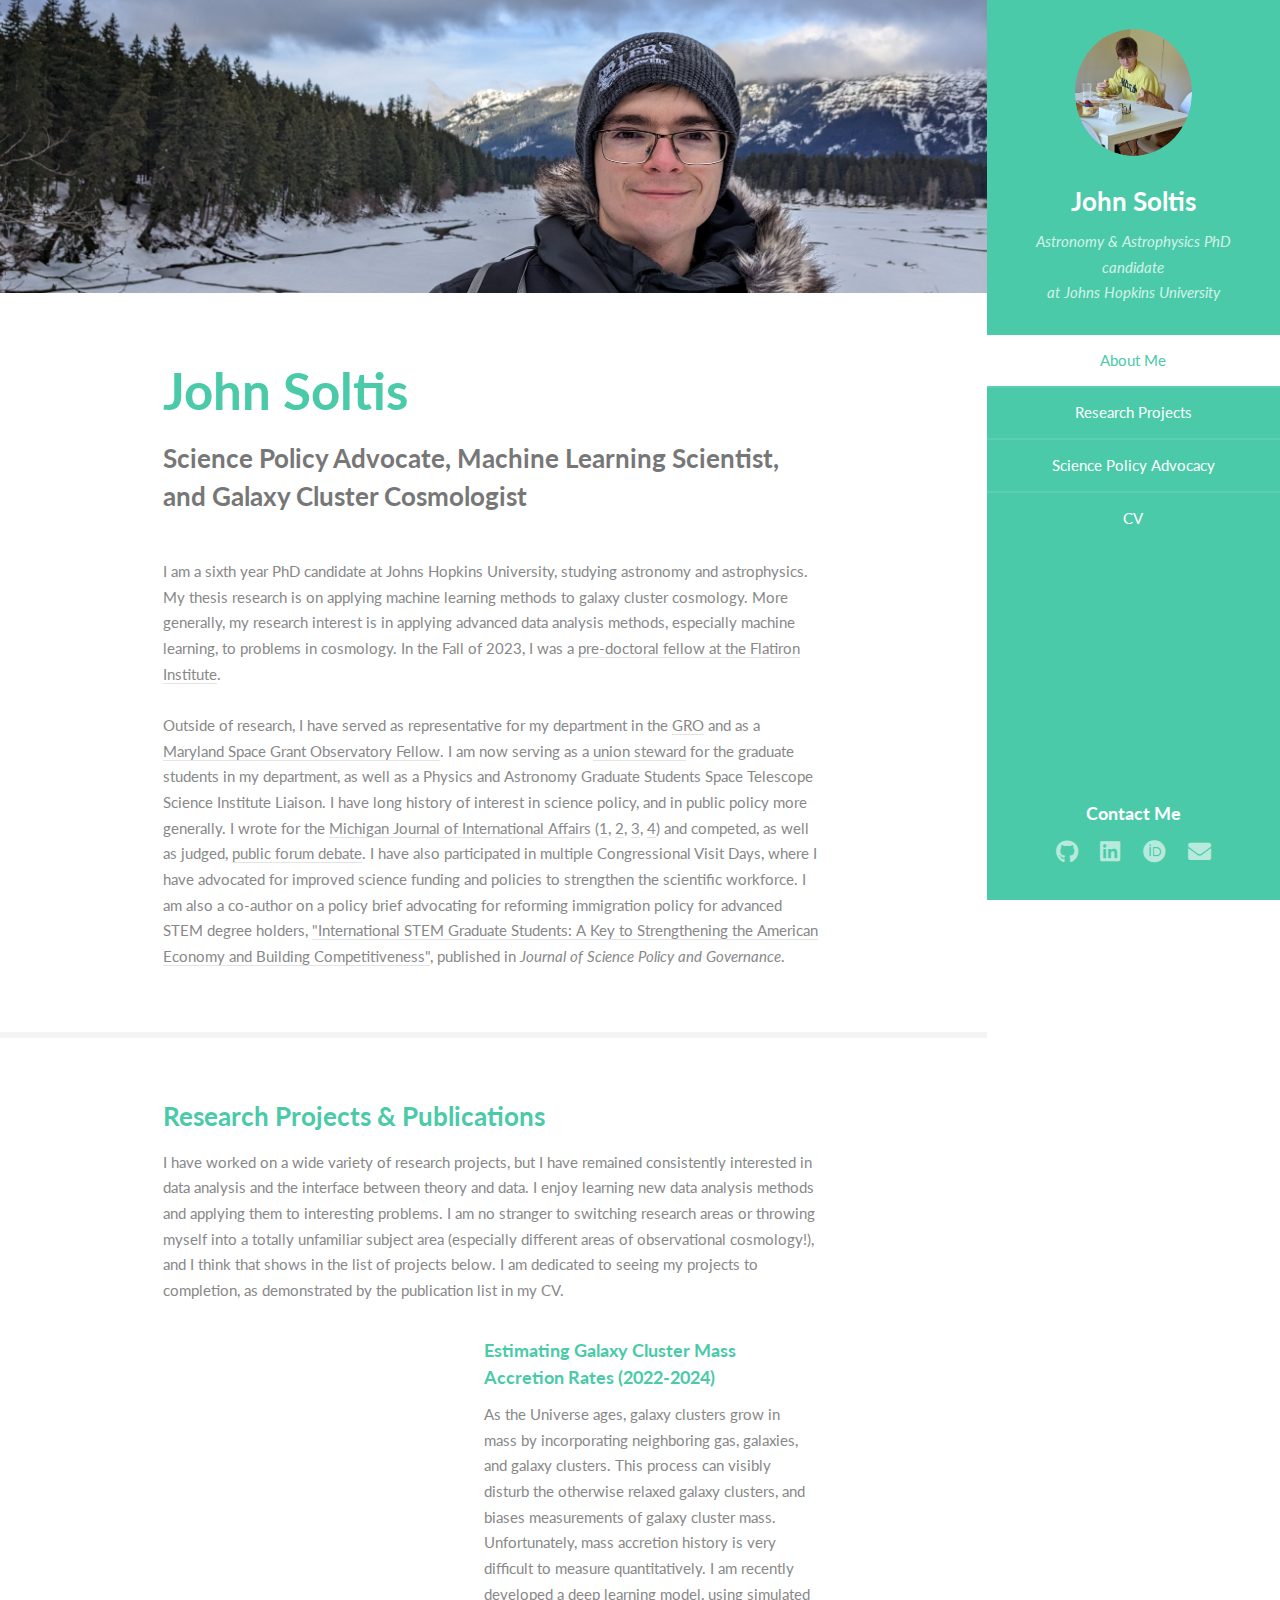
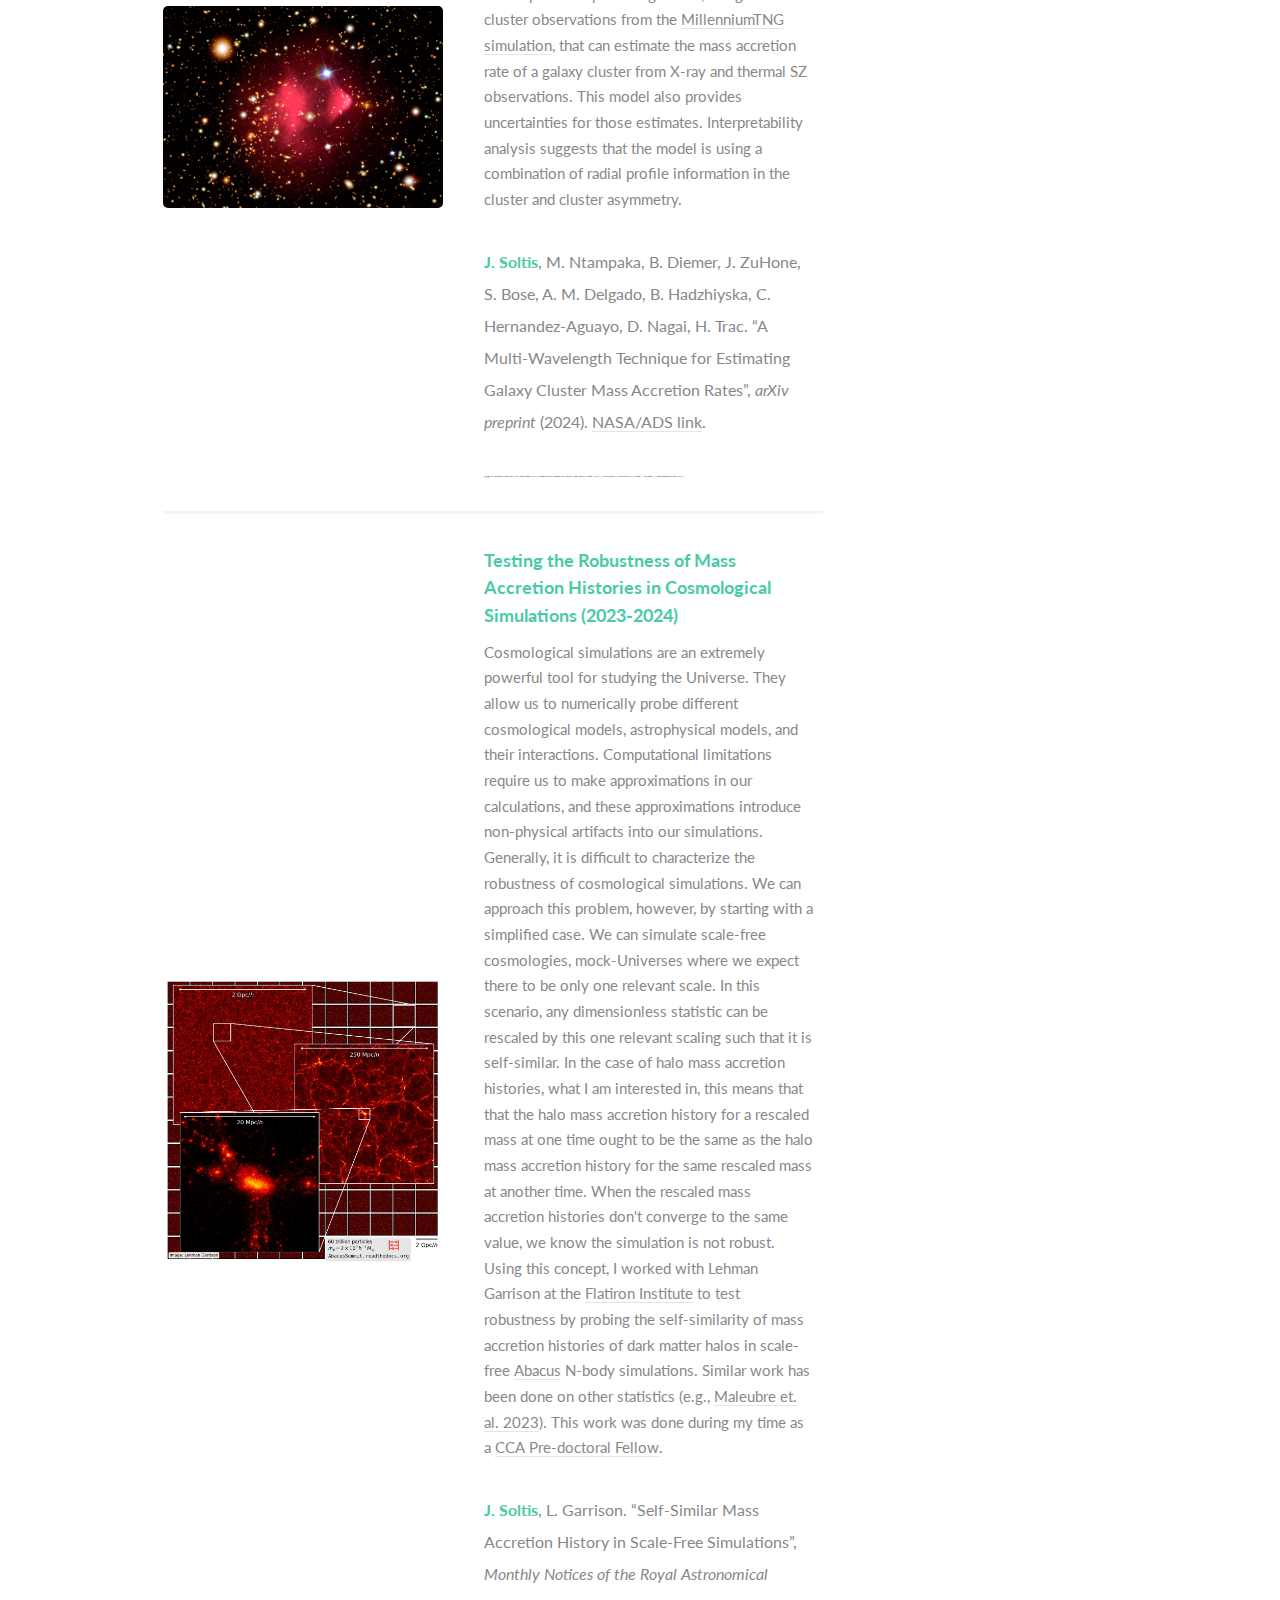
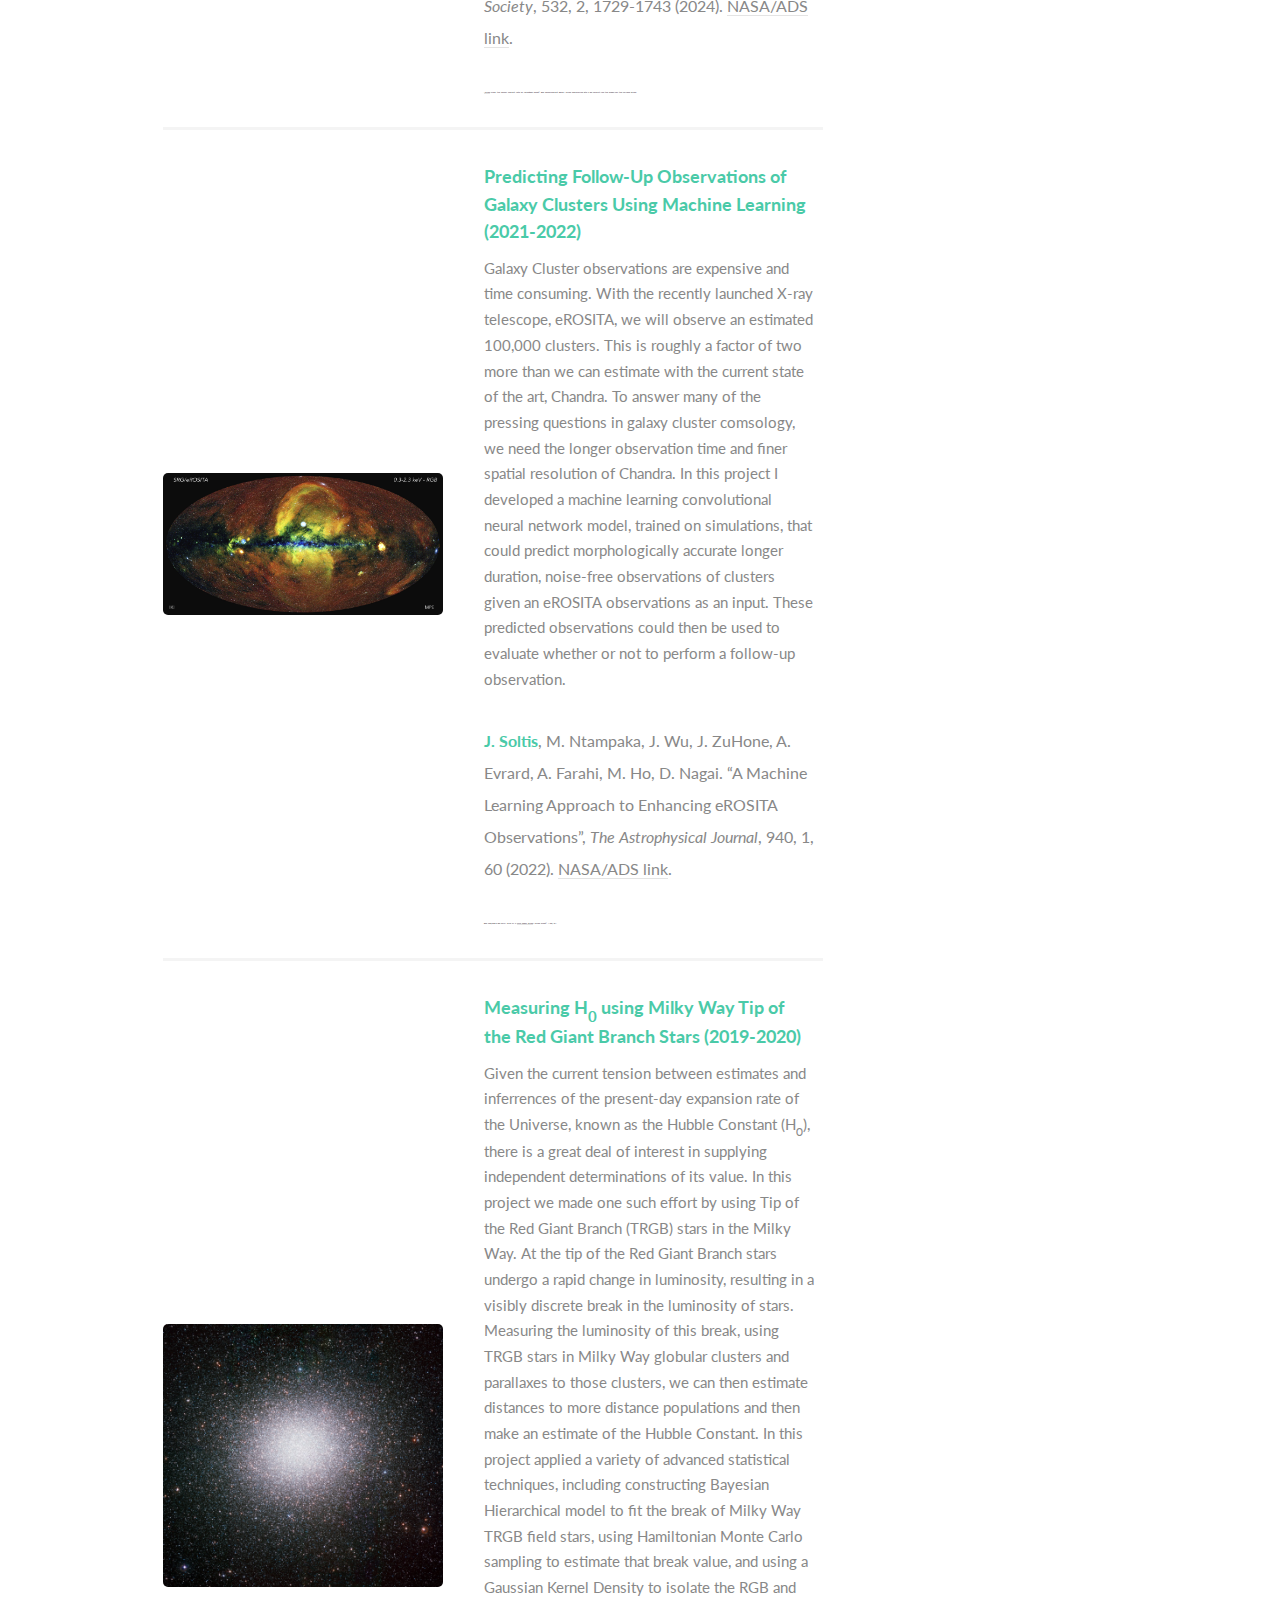
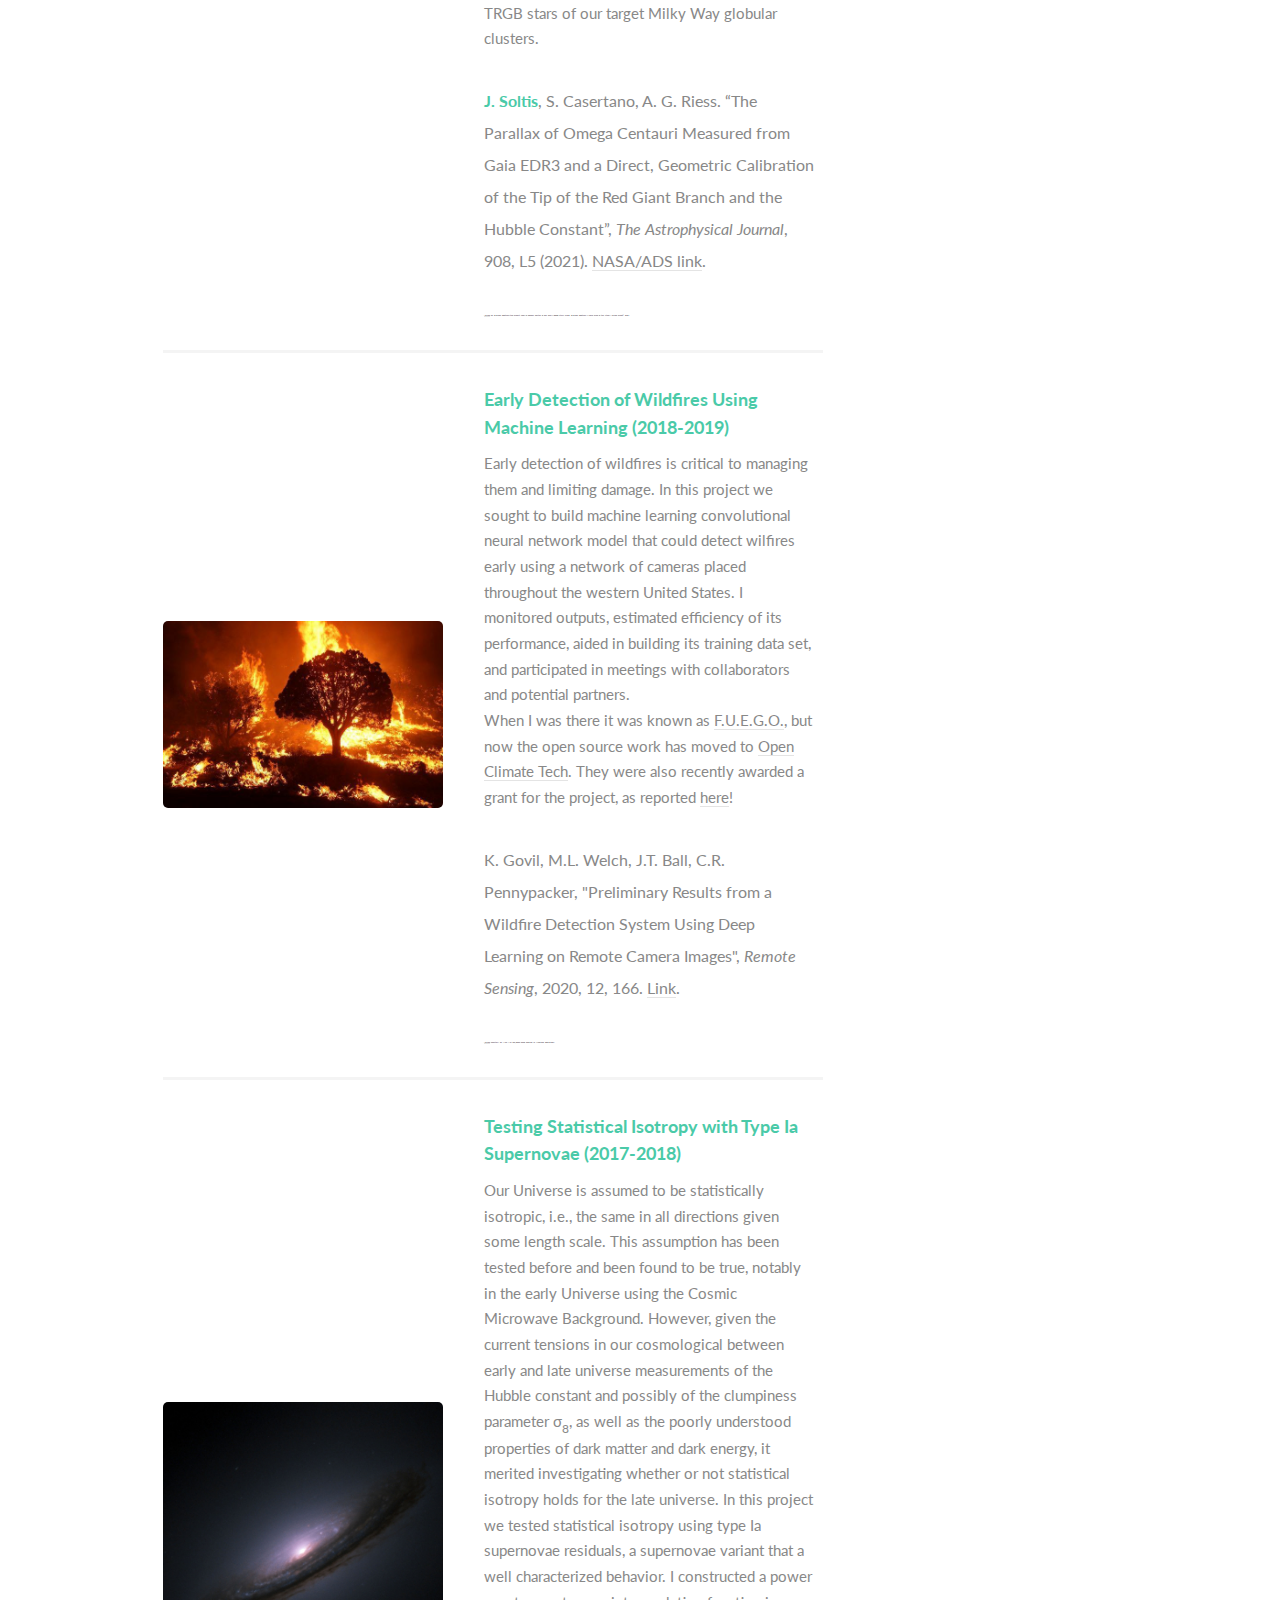
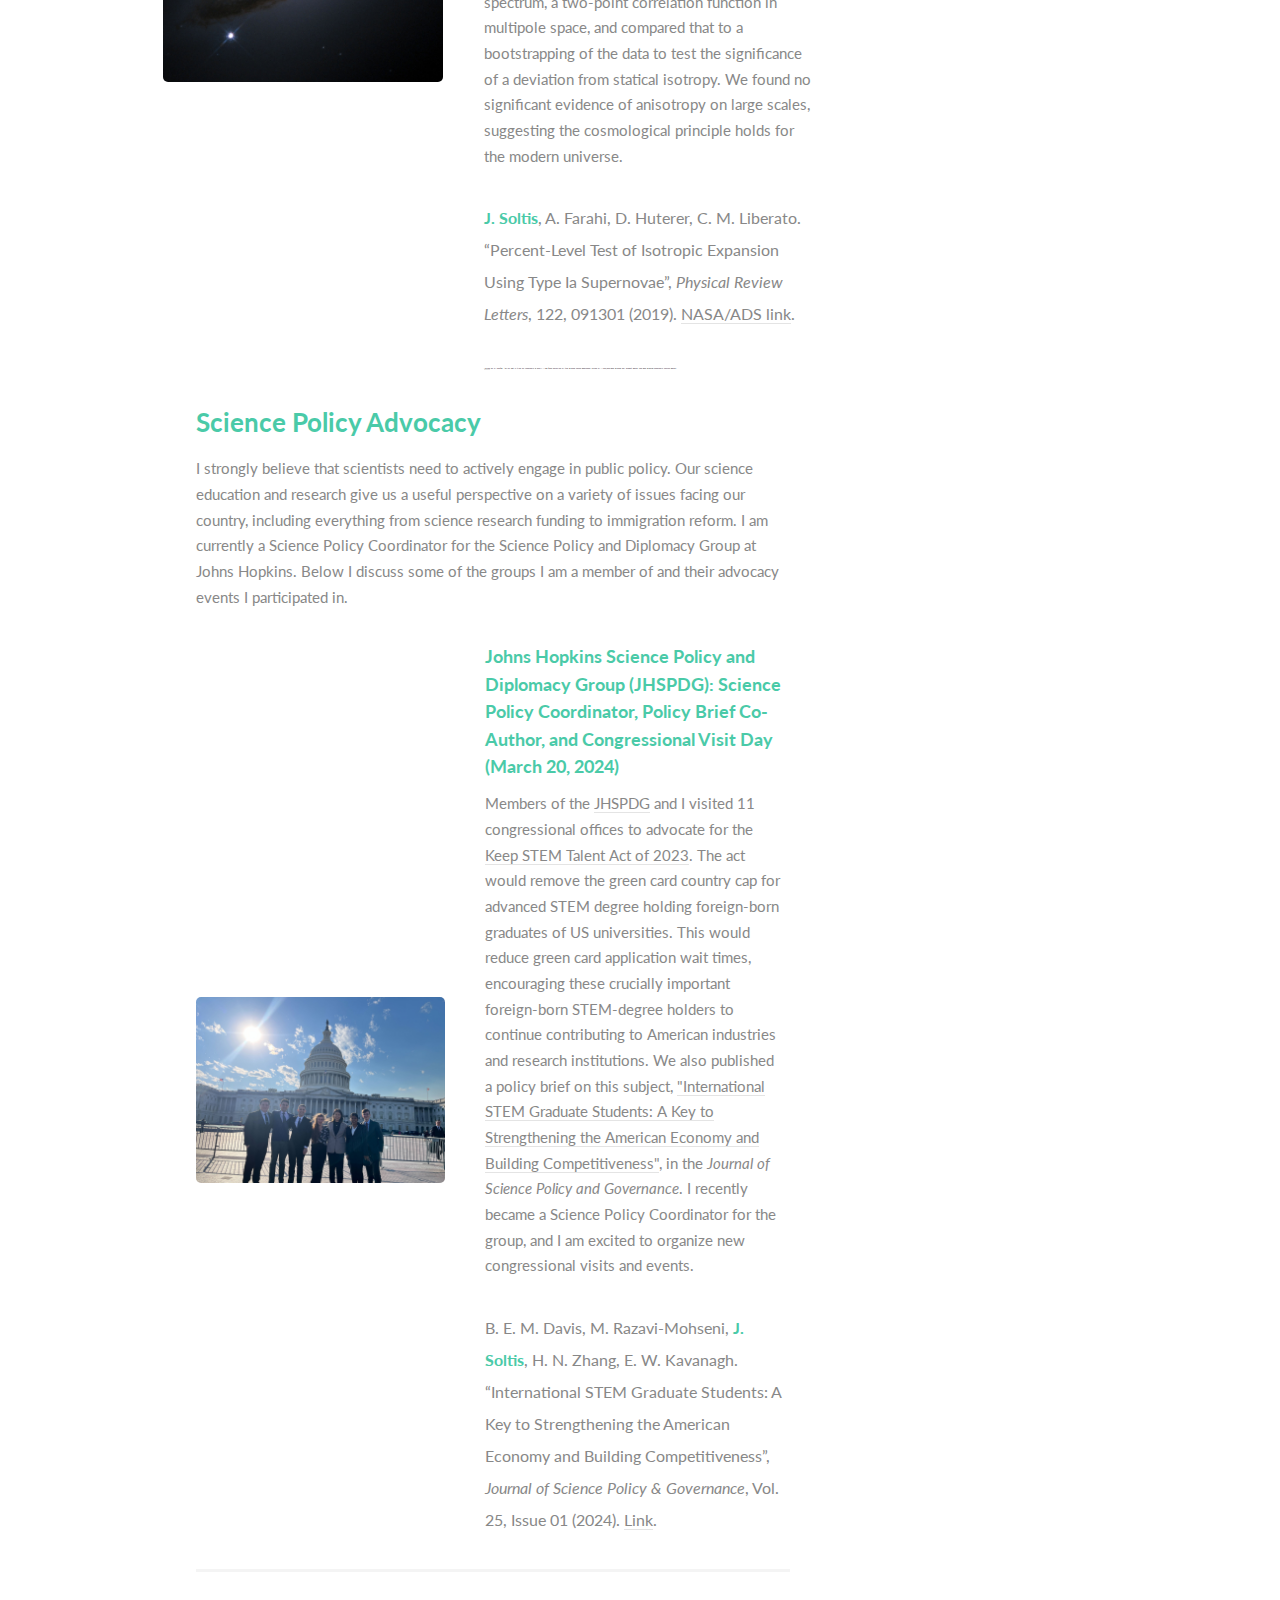
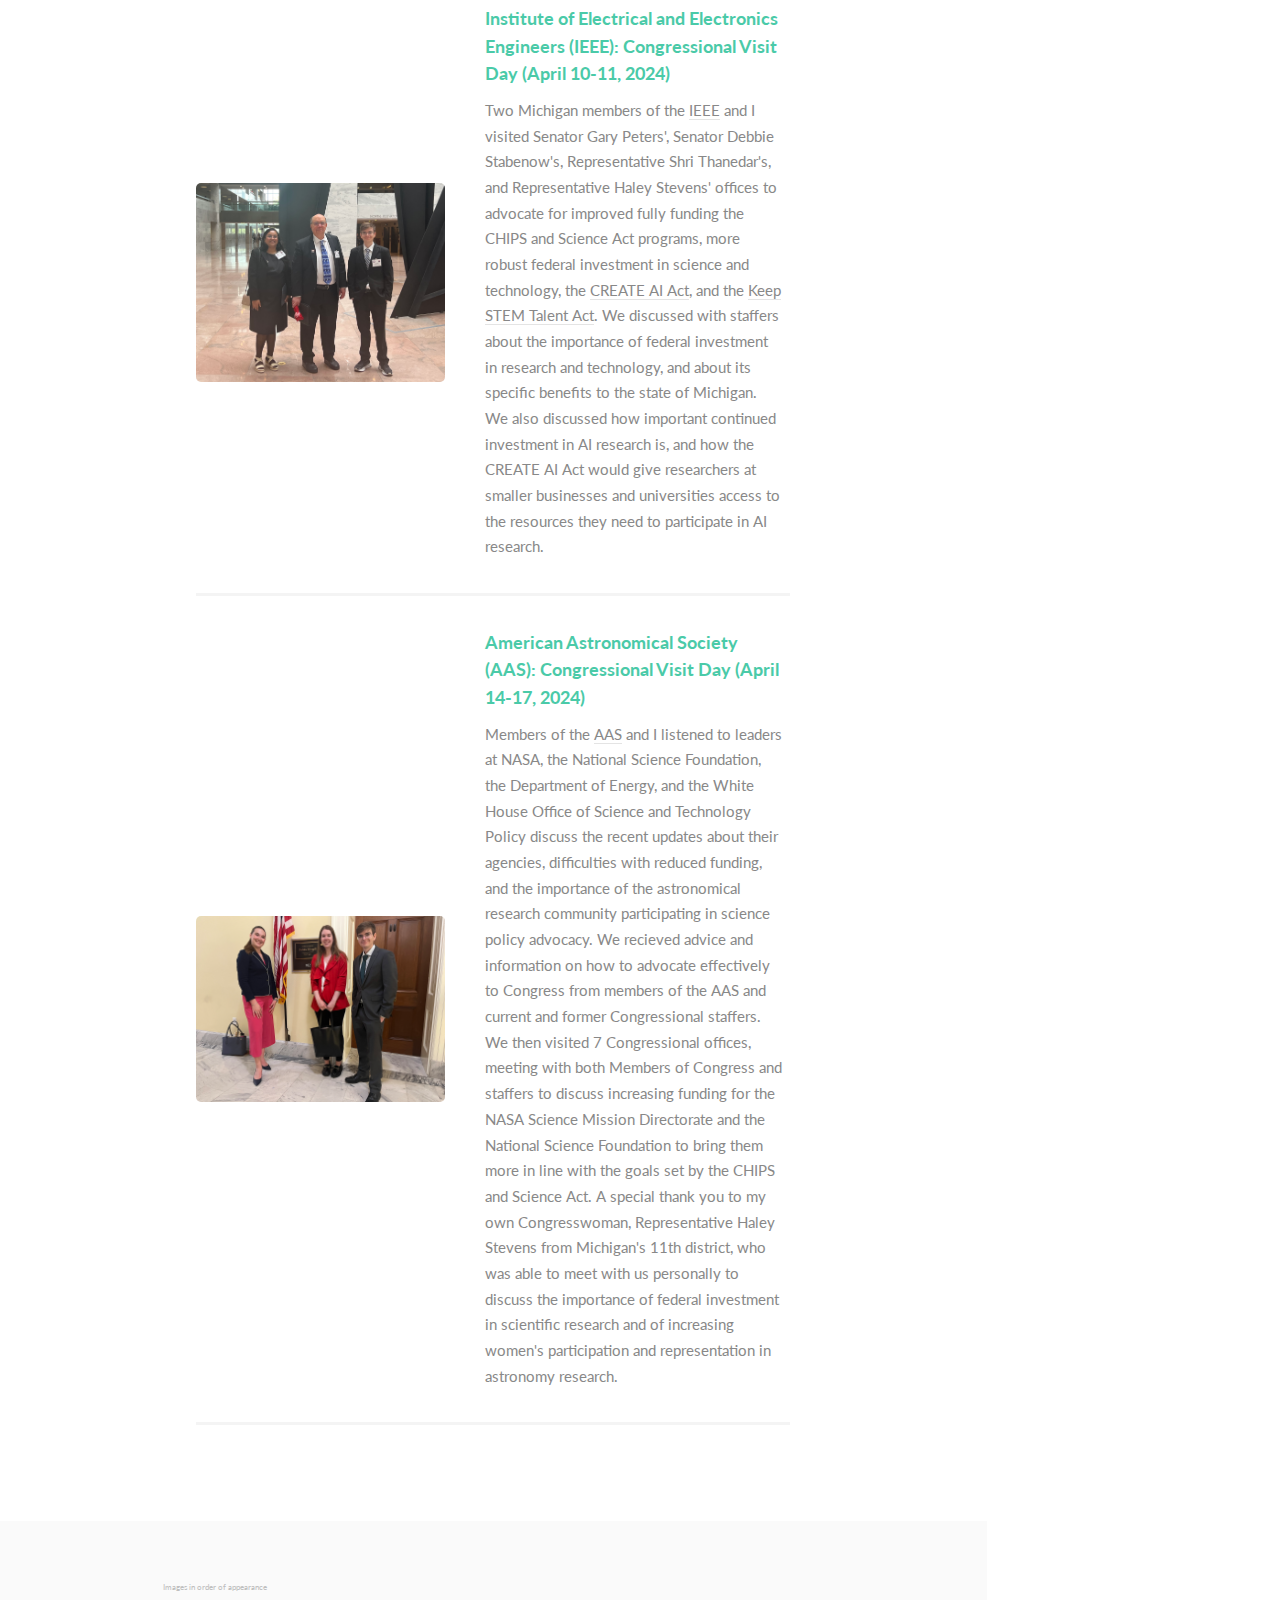
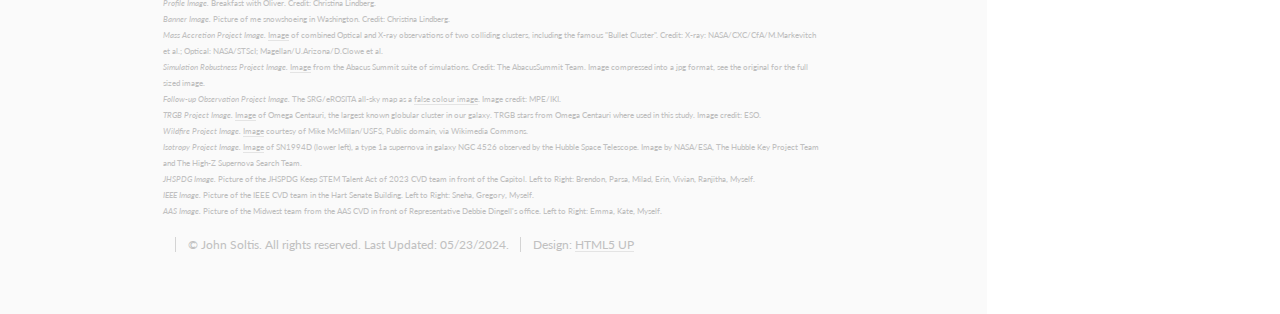
==== commit 7e3d0339: "Update index.html" ====
--- a/index.html
+++ b/index.html
@@ -54,7 +54,7 @@
 								<div class="container">
 									<header class="major">
 										<h2>John Soltis</h2>
-										<p>Science Policy Advocate, Machine Learning Scientist, and Galaxy Cluster Cosmology</p>
+										<p>Science Policy Advocate, Machine Learning Scientist, and Galaxy Cluster Cosmologist</p>
 									</header>
 									<p>I am a sixth year PhD candidate at Johns Hopkins University, studying astronomy and astrophysics. My thesis research is on applying machine learning methods to galaxy cluster cosmology. More generally, my research interest is in applying advanced data analysis methods, especially machine learning, to problems in cosmology. In the Fall of 2023, I was a <a href "https://www.simonsfoundation.org/flatiron-institute-center-for-computational-astrophysics-pre-doctoral-program">pre-doctoral fellow at the Flatiron Institute</a>. <br> <br>Outside of research, I have served as representative for my department in the <a href="https://studentaffairs.jhu.edu/gro/">GRO</a> and as a <a href="https://md.spacegrant.org">Maryland Space Grant Observatory Fellow</a>. I am now serving as a <a href="https://trujhu.org/">union steward</a> for the graduate students in my department, as well as a Physics and Astronomy Graduate Students Space Telescope Science Institute Liaison. I have long history of interest in science policy, and in public policy more generally. I wrote for the <a href="https://www.mjia.org">Michigan Journal of International Affairs</a> (<a href="https://1323ac3e-aeb4-204f-3b32-357f8fc6b65f.filesusr.com/ugd/6c1717_c1c2ba6daf274f4e81d407ec2ac0248b.pdf">1</a>, <a href="https://1323ac3e-aeb4-204f-3b32-357f8fc6b65f.filesusr.com/ugd/6c1717_4b6e452e350449d596d16b055293cdd5.pdf">2</a>, <a href="https://1323ac3e-aeb4-204f-3b32-357f8fc6b65f.filesusr.com/ugd/6c1717_c9c0a15693b14600a33538b3d17d6cca.pdf">3</a>, <a href="https://1323ac3e-aeb4-204f-3b32-357f8fc6b65f.filesusr.com/ugd/6c1717_151fca6856b94bc9a6d71f5381959e10.pdf">4</a>) and competed, as well as judged, <a href="https://brrice.edu/home/clubs/debate/">public forum debate</a>. I have also participated in multiple Congressional Visit Days, where I have advocated for improved science funding and policies to strengthen the scientific workforce. I am also a co-author on a policy brief advocating for reforming immigration policy for advanced STEM degree holders, <a href="https://www.sciencepolicyjournal.org/article_1038126_jspg250104.html"> "International STEM Graduate Students: A Key to Strengthening the American Economy and Building Competitiveness"​</a>, published in <i>Journal of Science Policy and Governance</i>.</p>
 								</div>
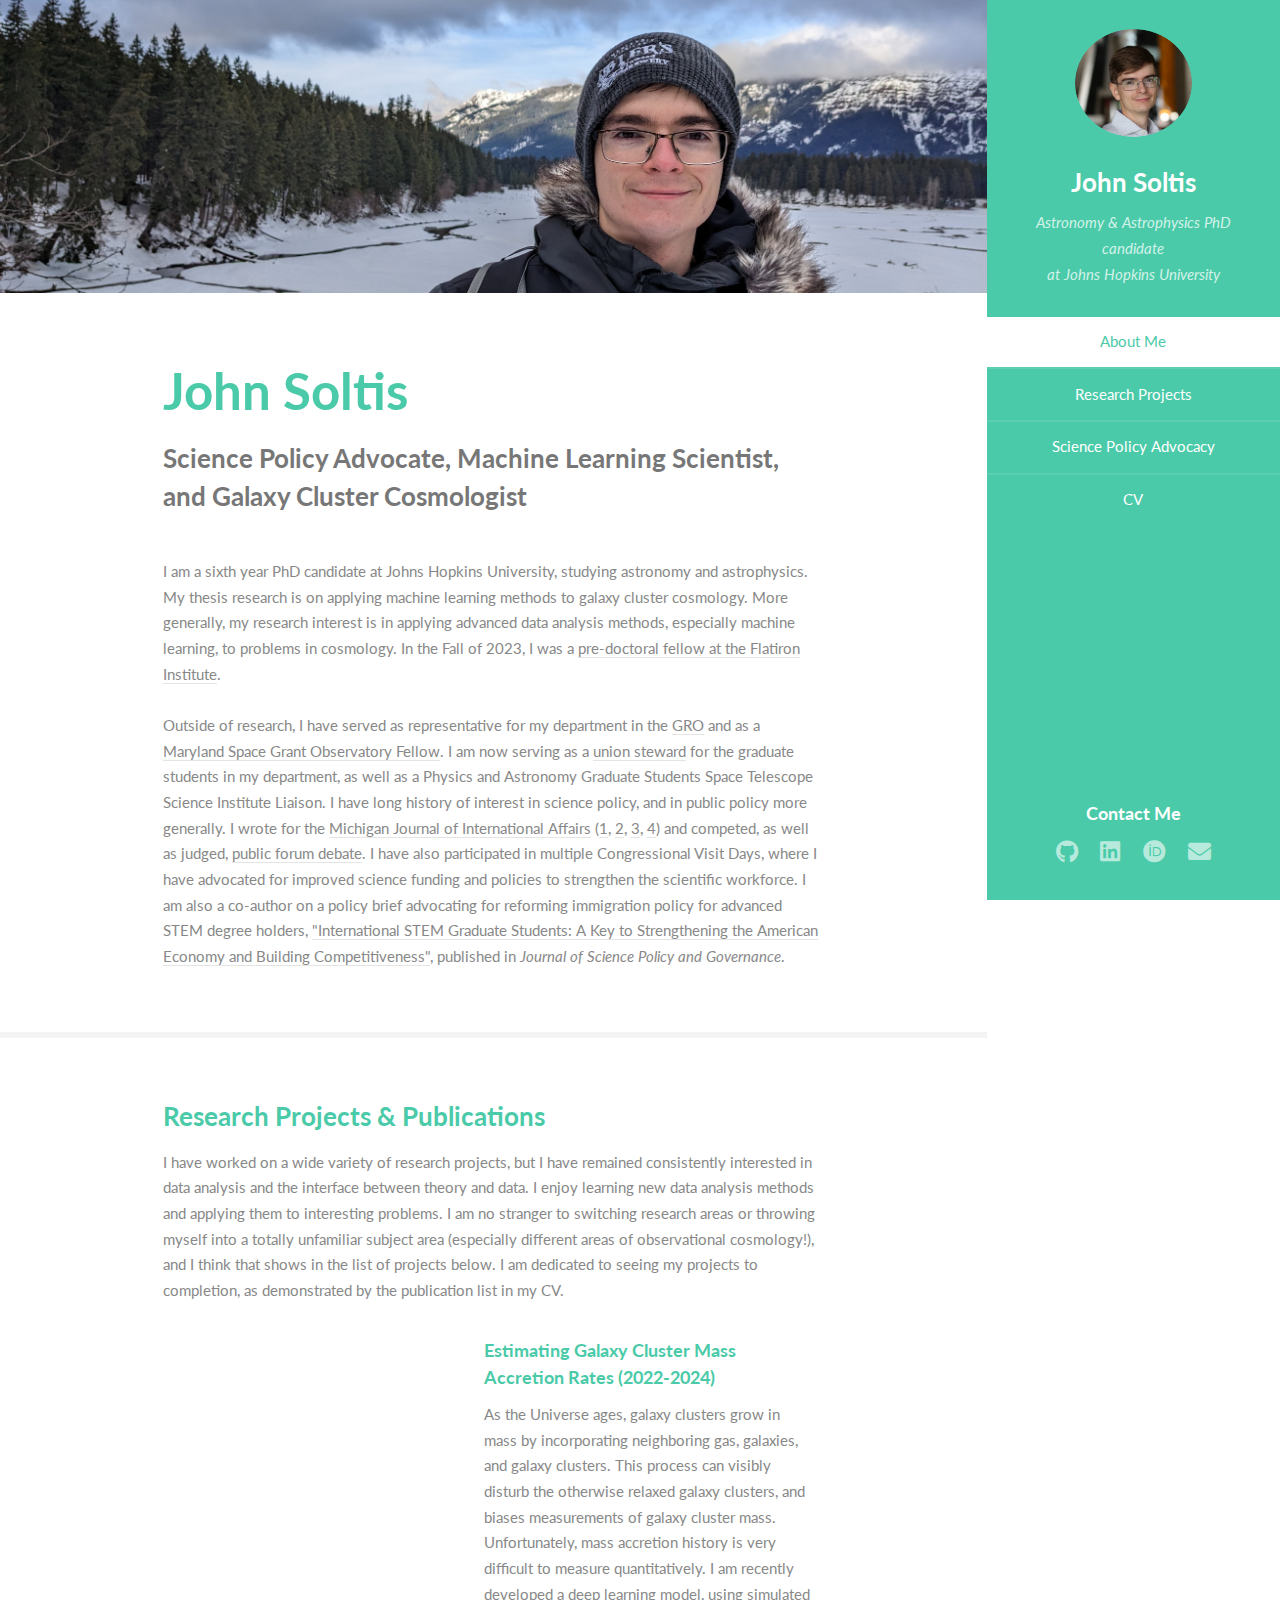
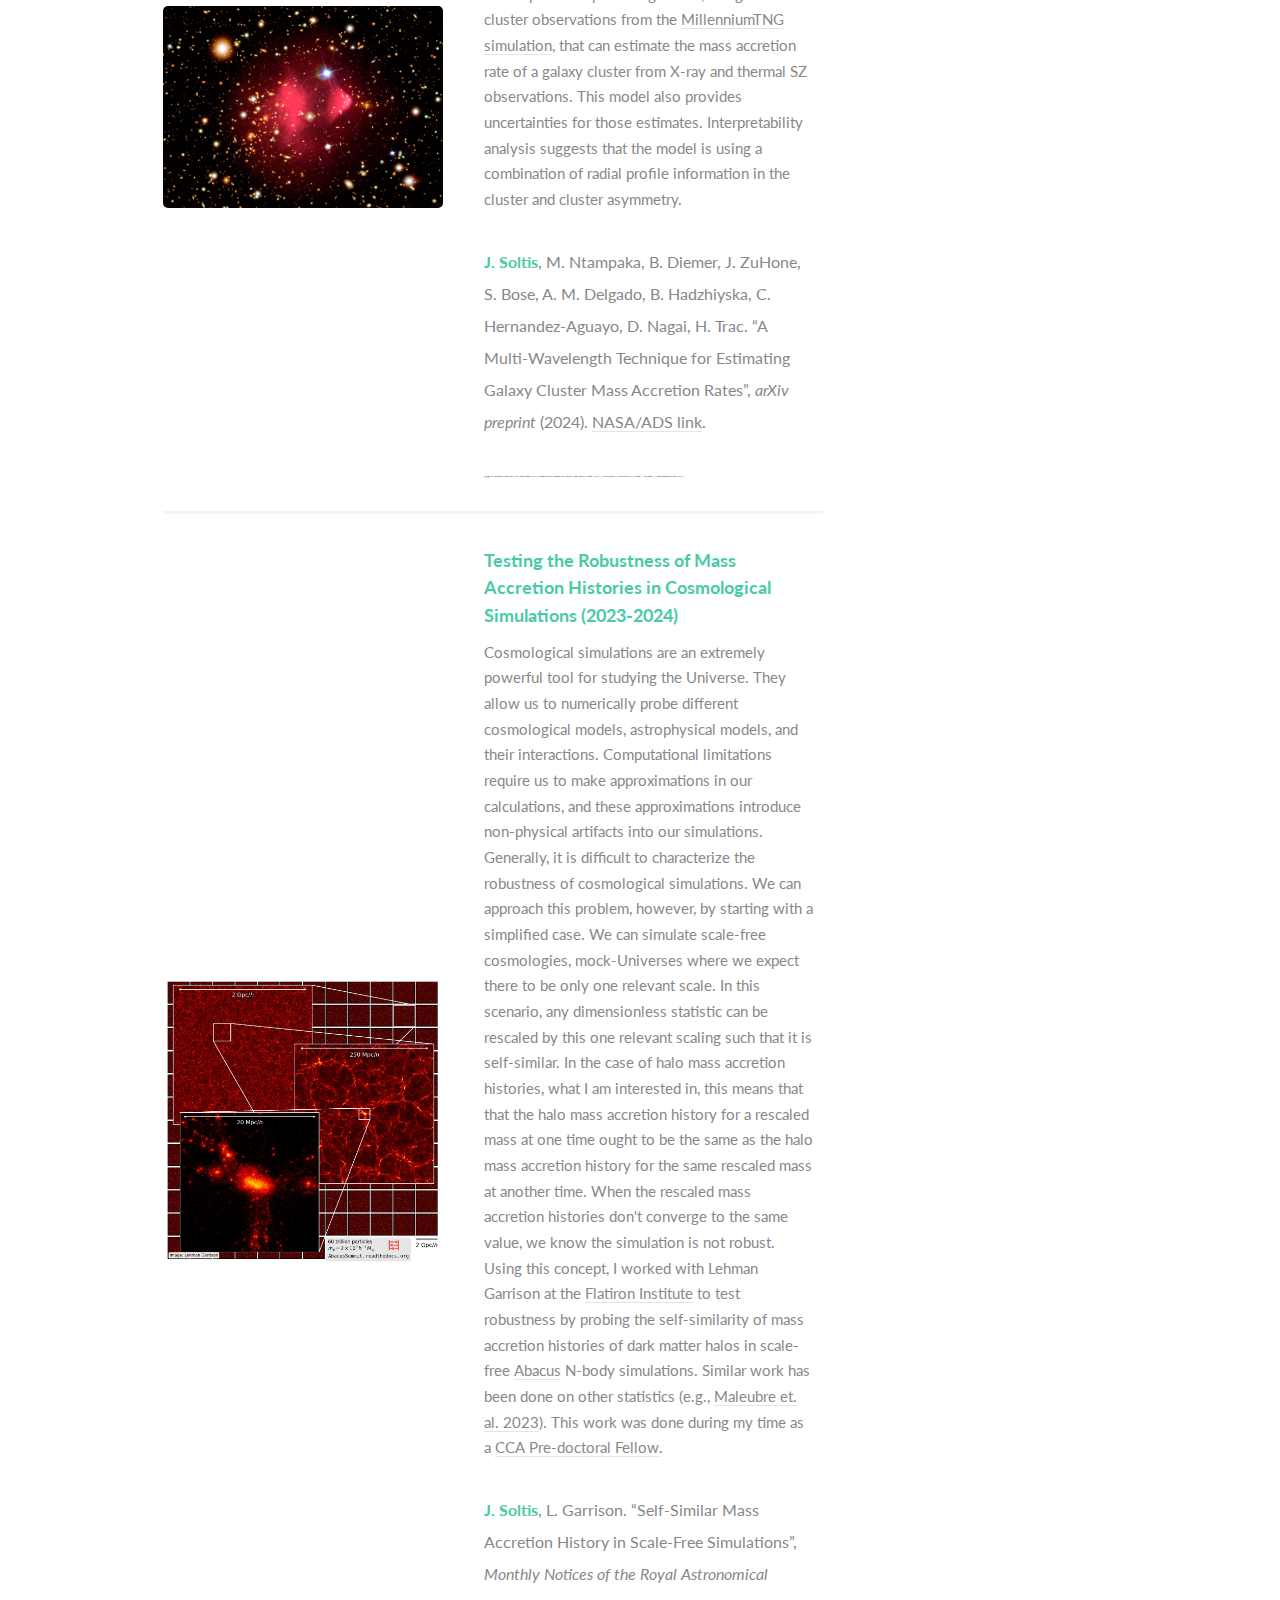
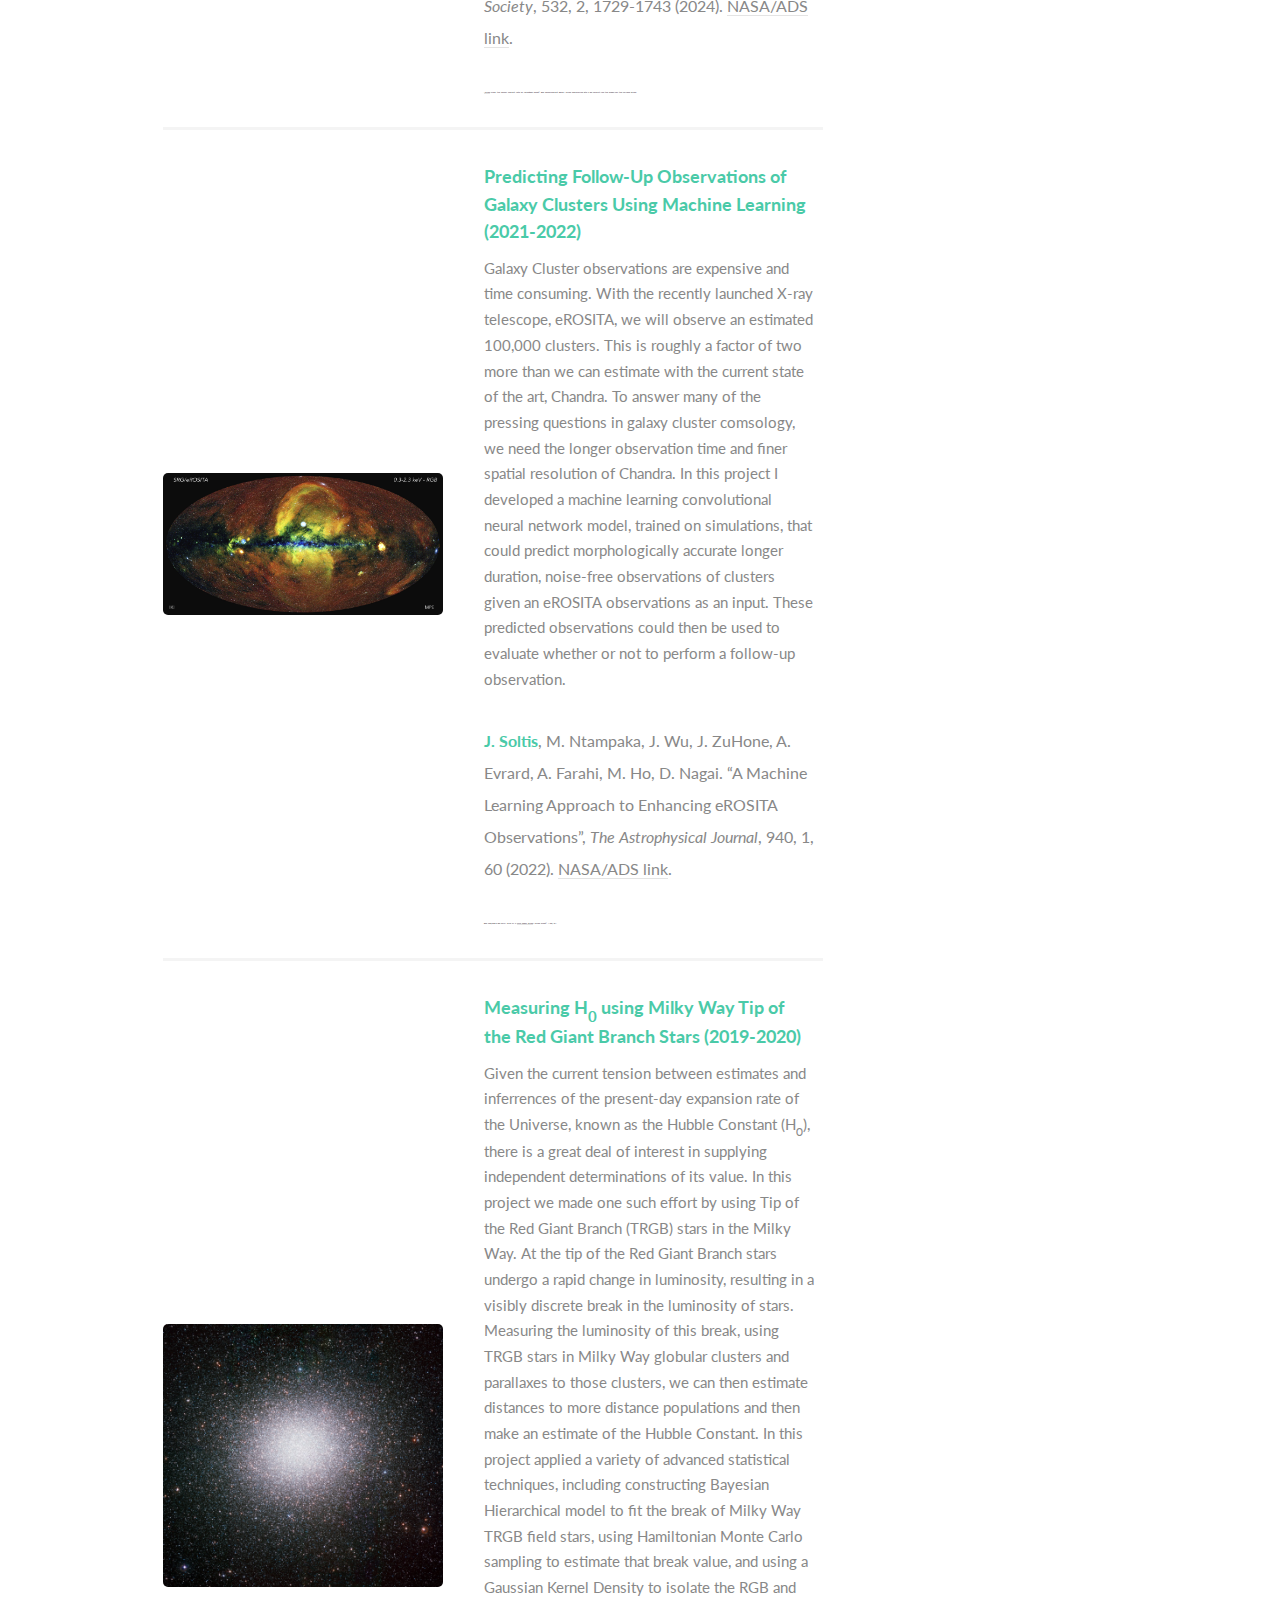
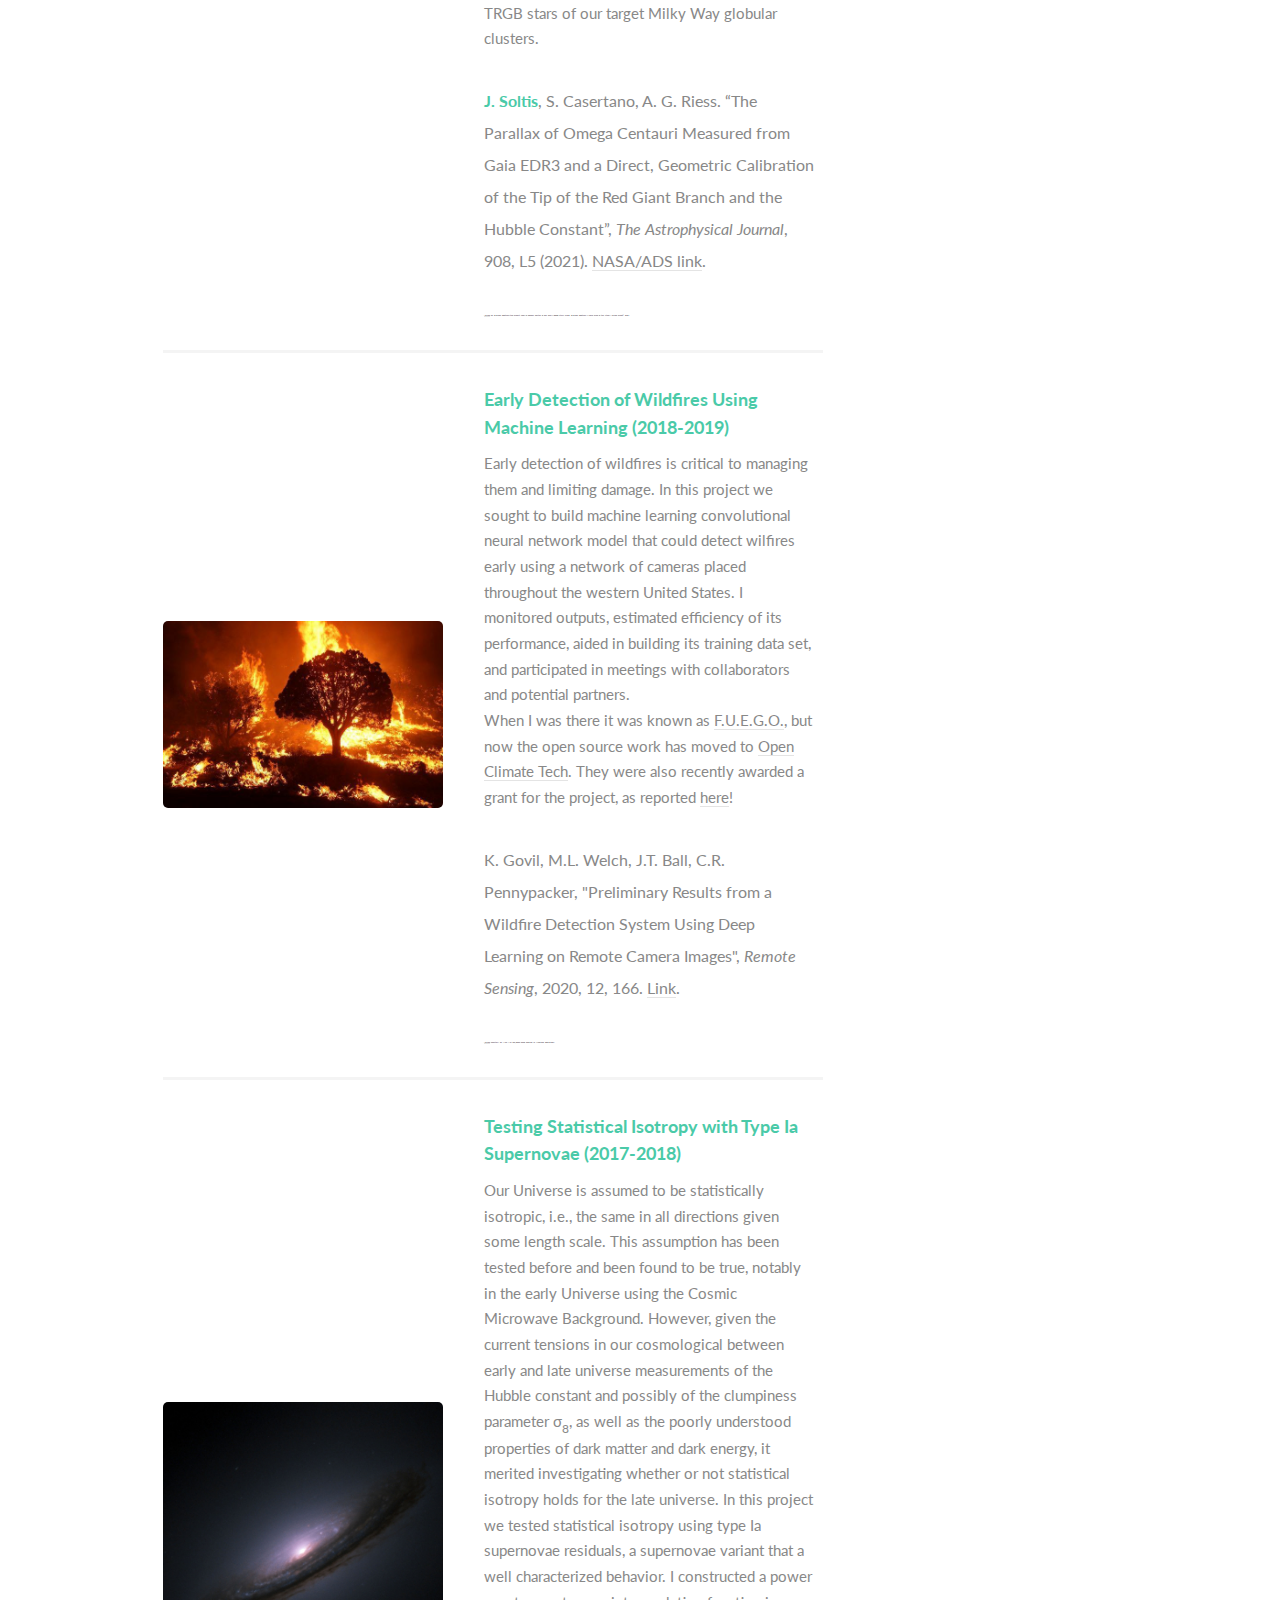
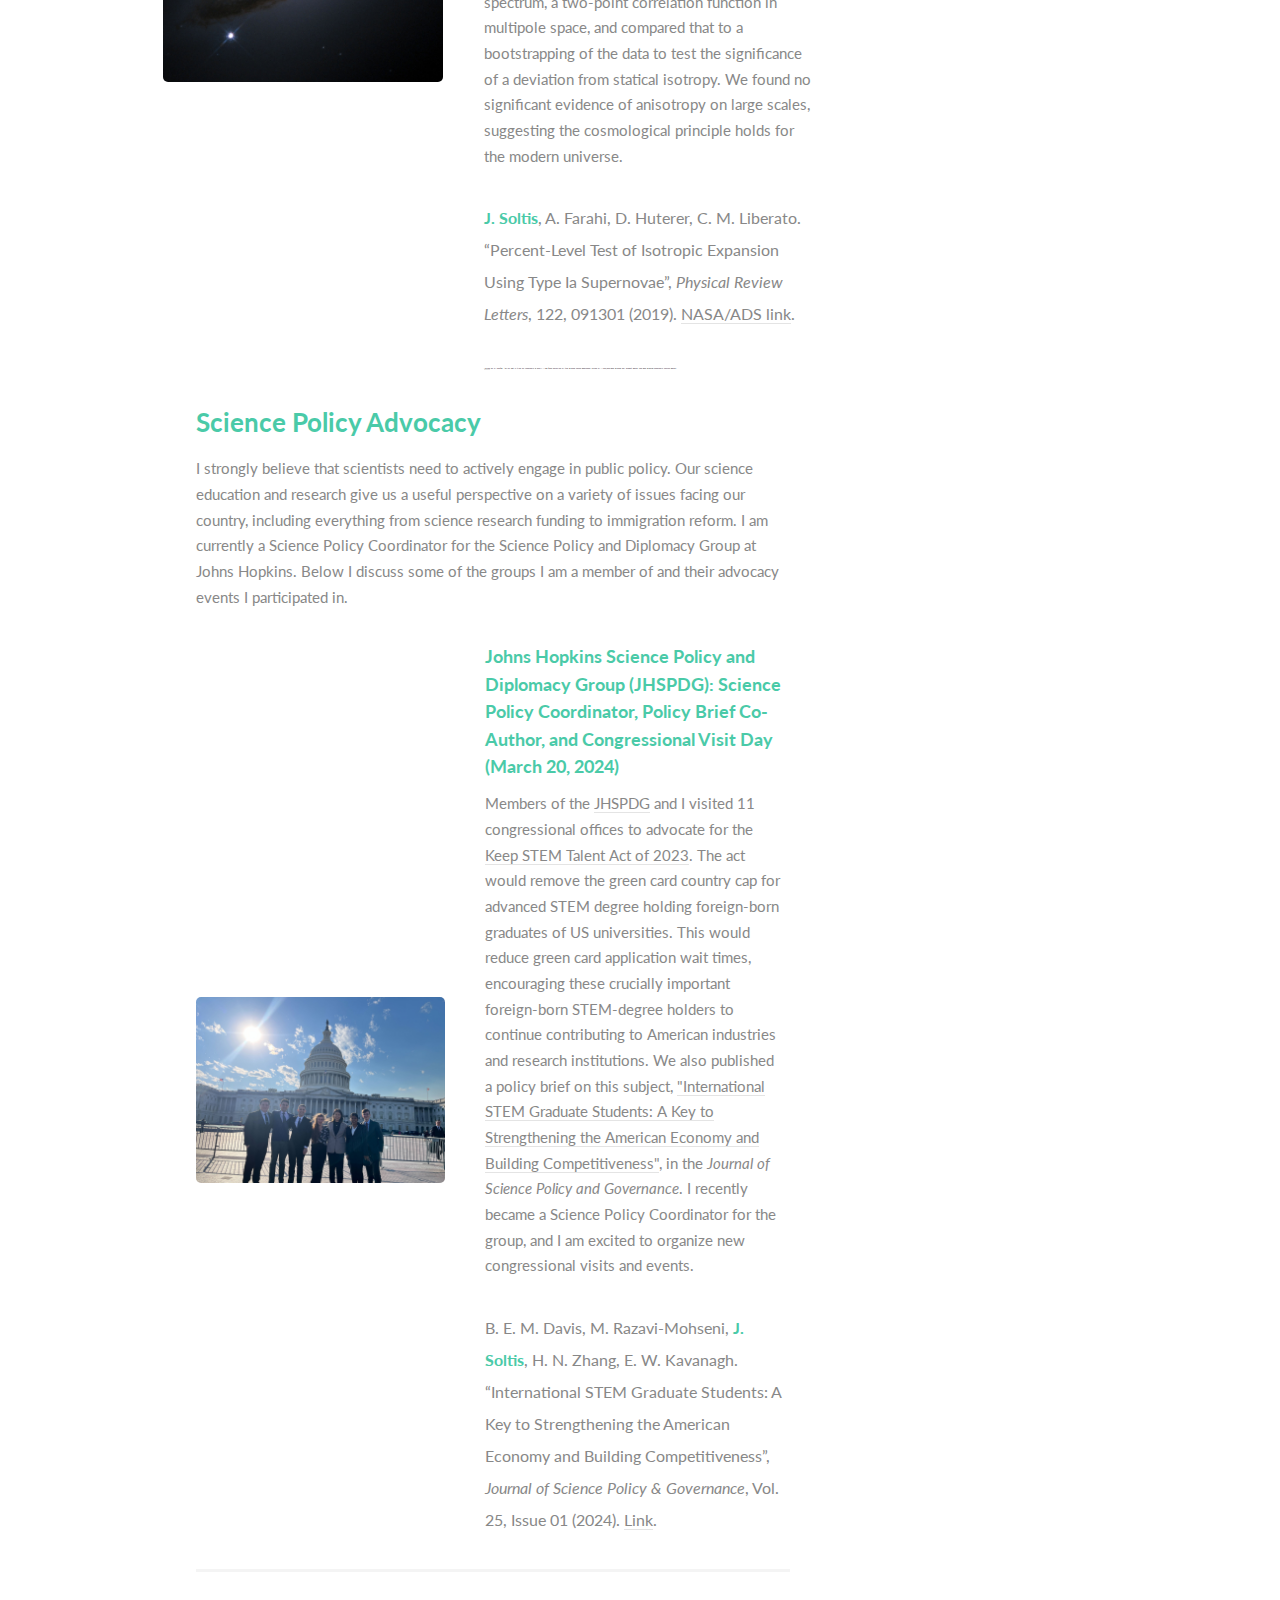
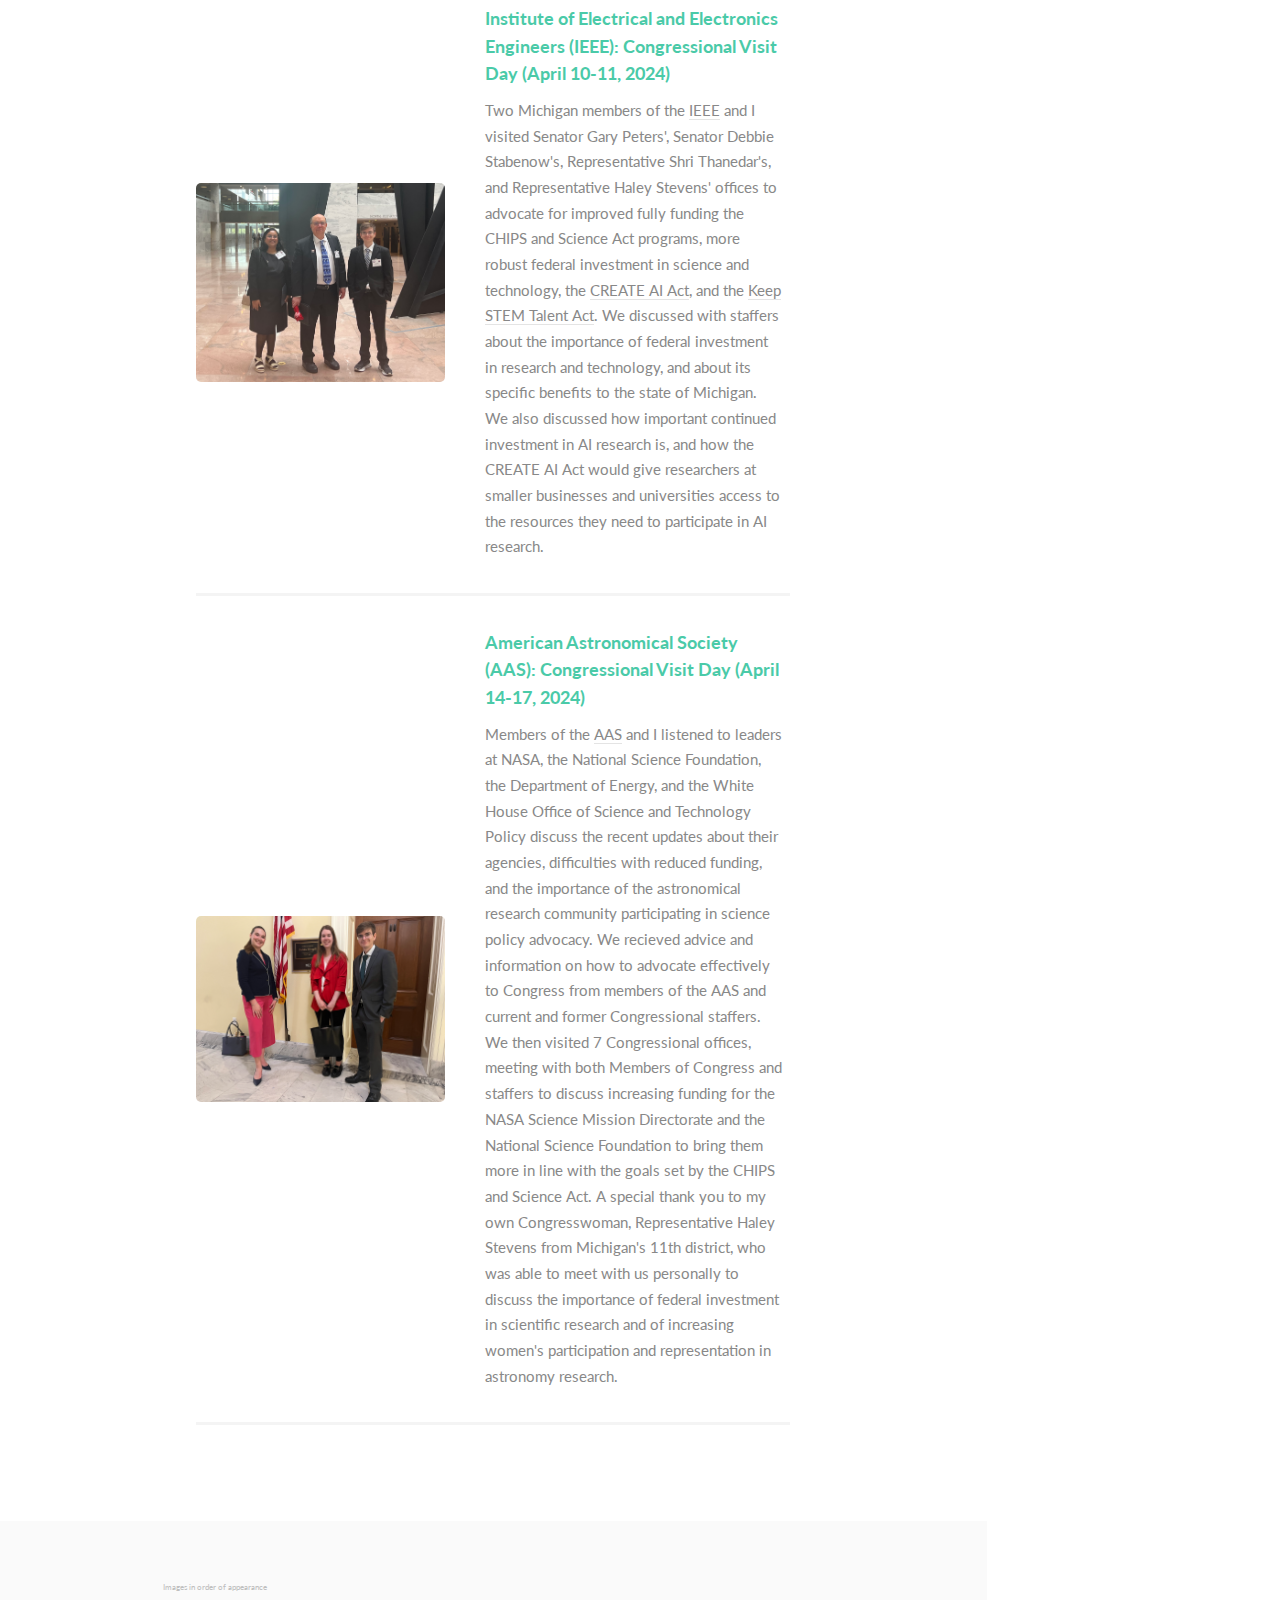
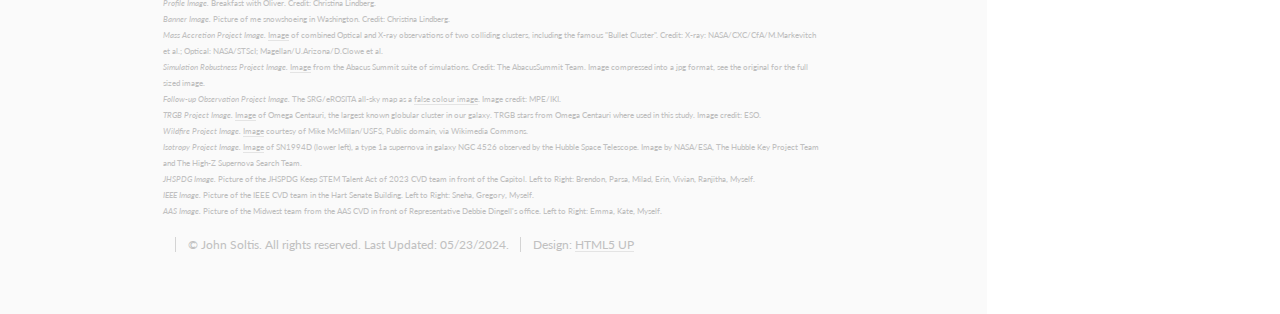
==== commit f39e4eb2: "Update index.html" ====
--- a/index.html
+++ b/index.html
@@ -16,7 +16,7 @@
 		<!-- Header -->
 			<section id="header">
 				<header>
-					<span class="image avatar"><img src="images/PXL_20211024_193450852_crop.jpg" alt="" /></span> <!-- 19998.jpeg -->
+					<span class="image avatar"><img src="images/poster_headshot.jpeg" alt="" /></span> <!-- 19998.jpeg -->
 					<h1 id="logo"><a href="#">John Soltis</a></h1>
 					<p>Astronomy & Astrophysics PhD candidate<br />
                     at Johns Hopkins University</p>
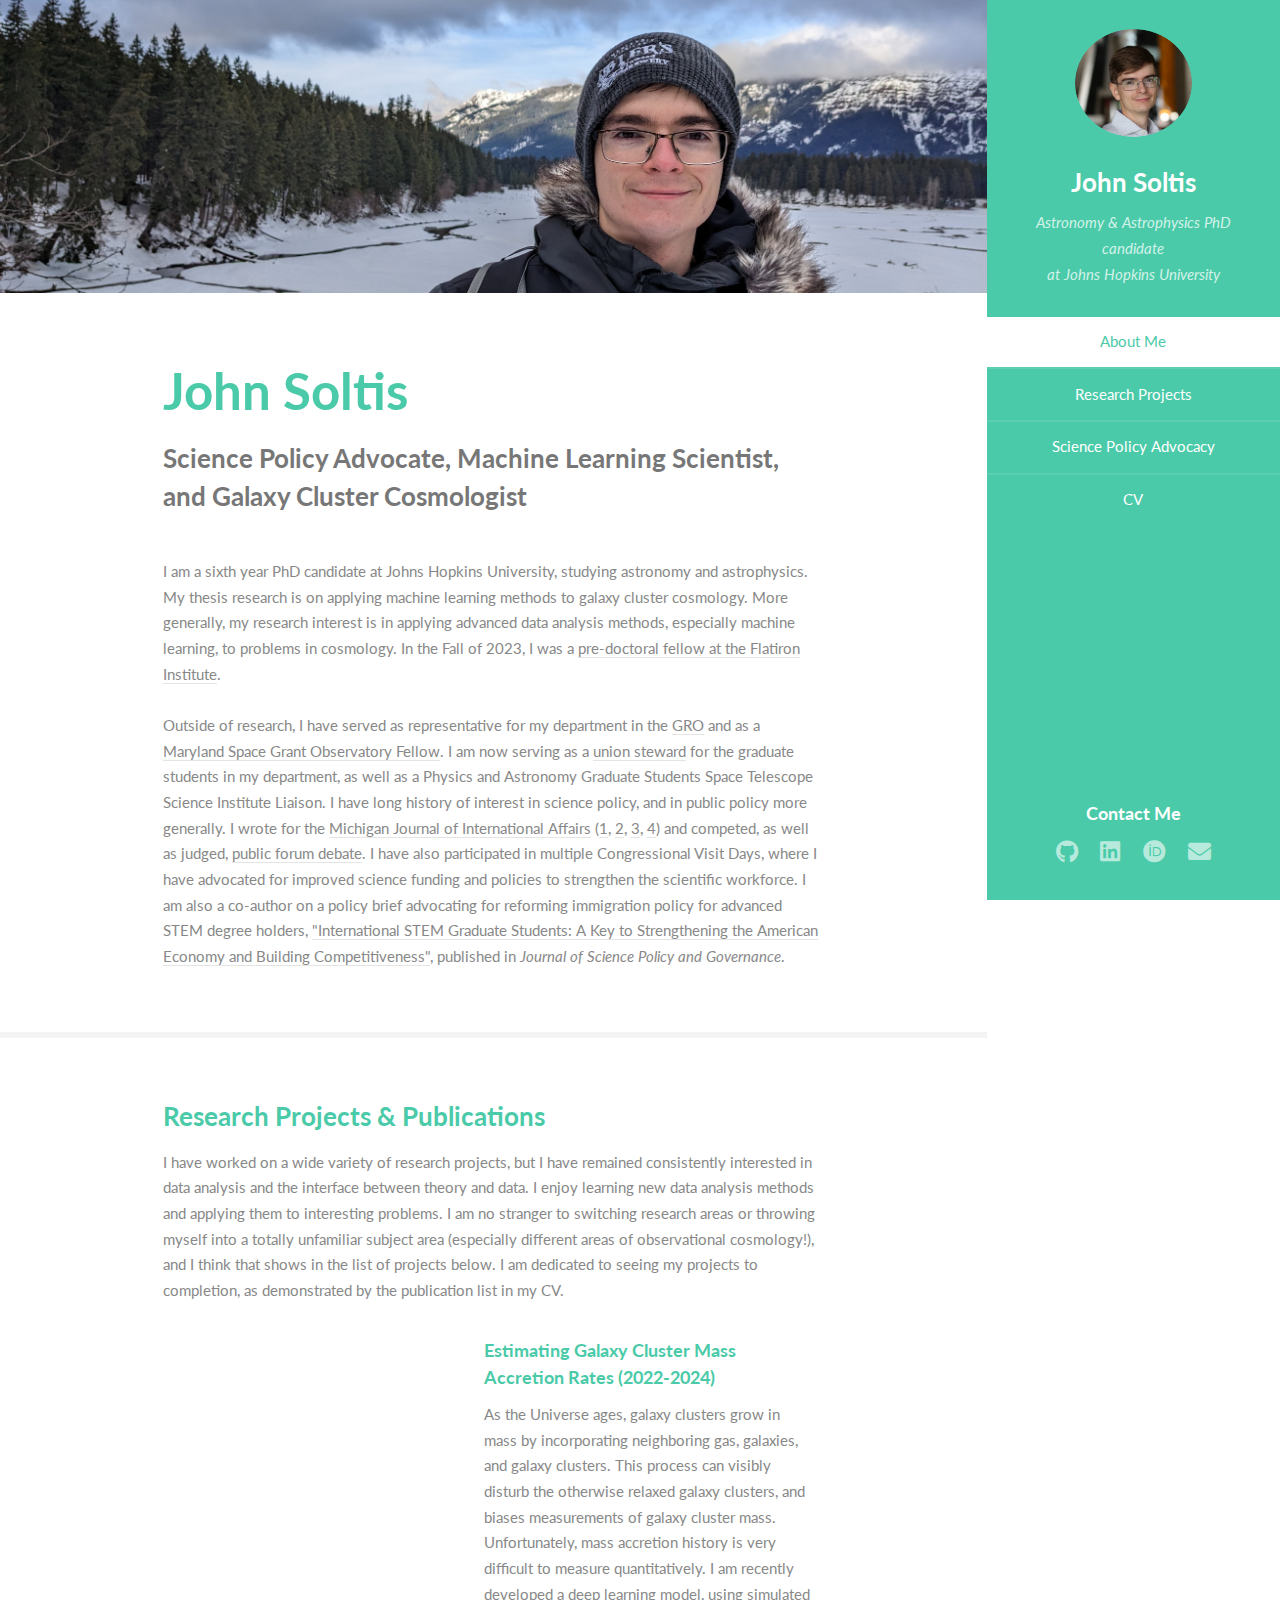
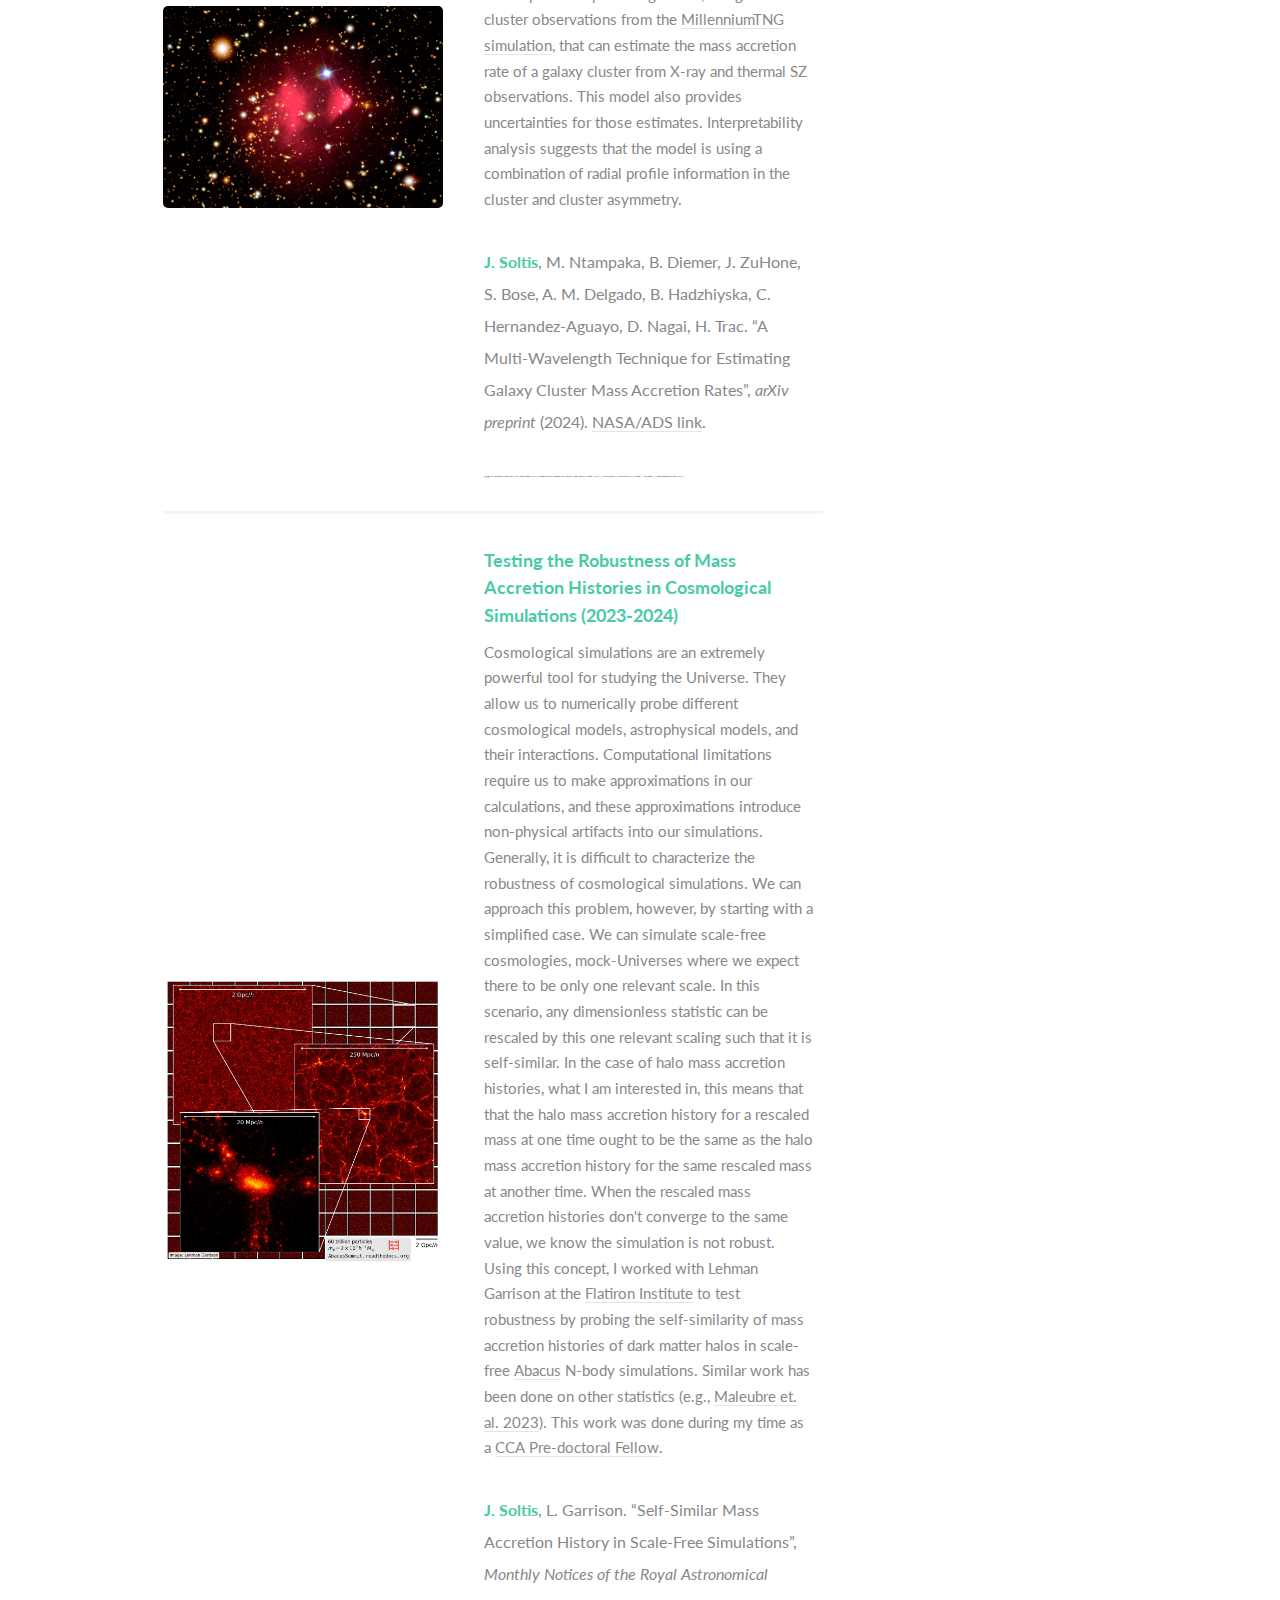
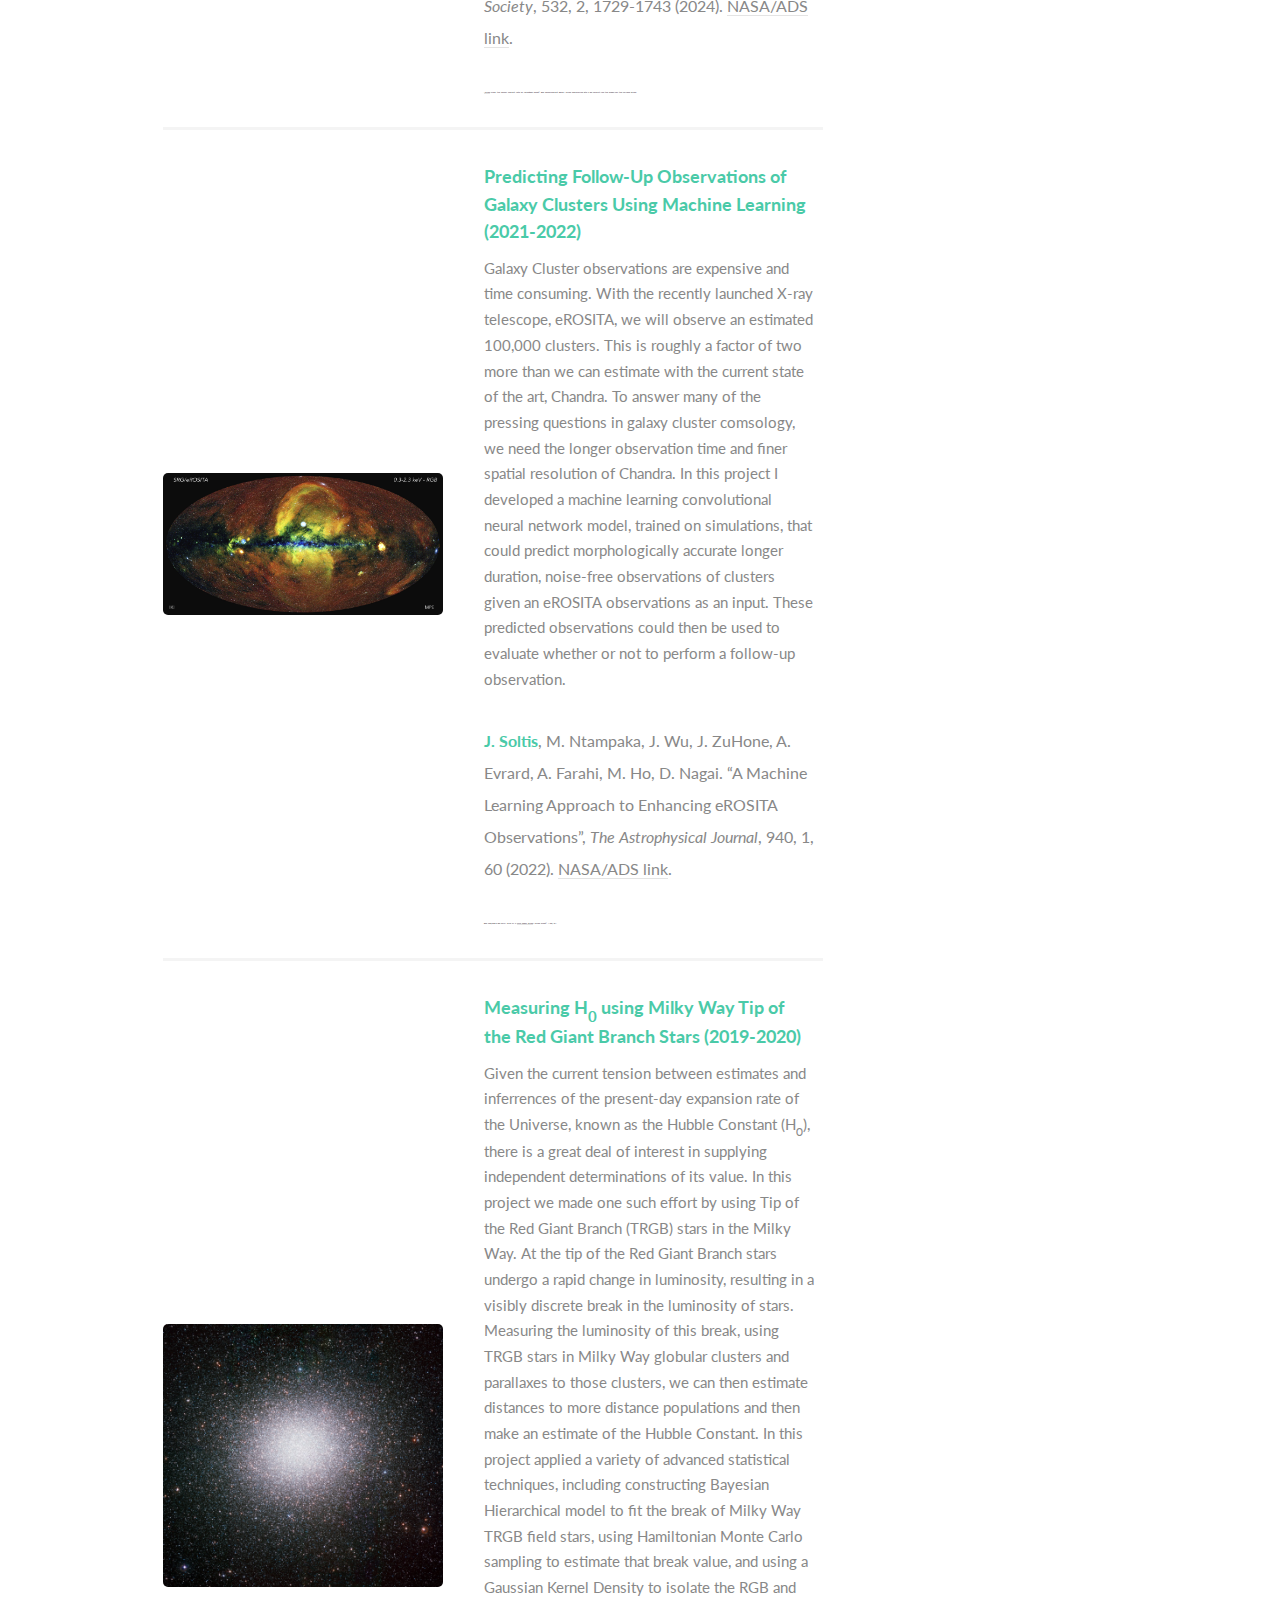
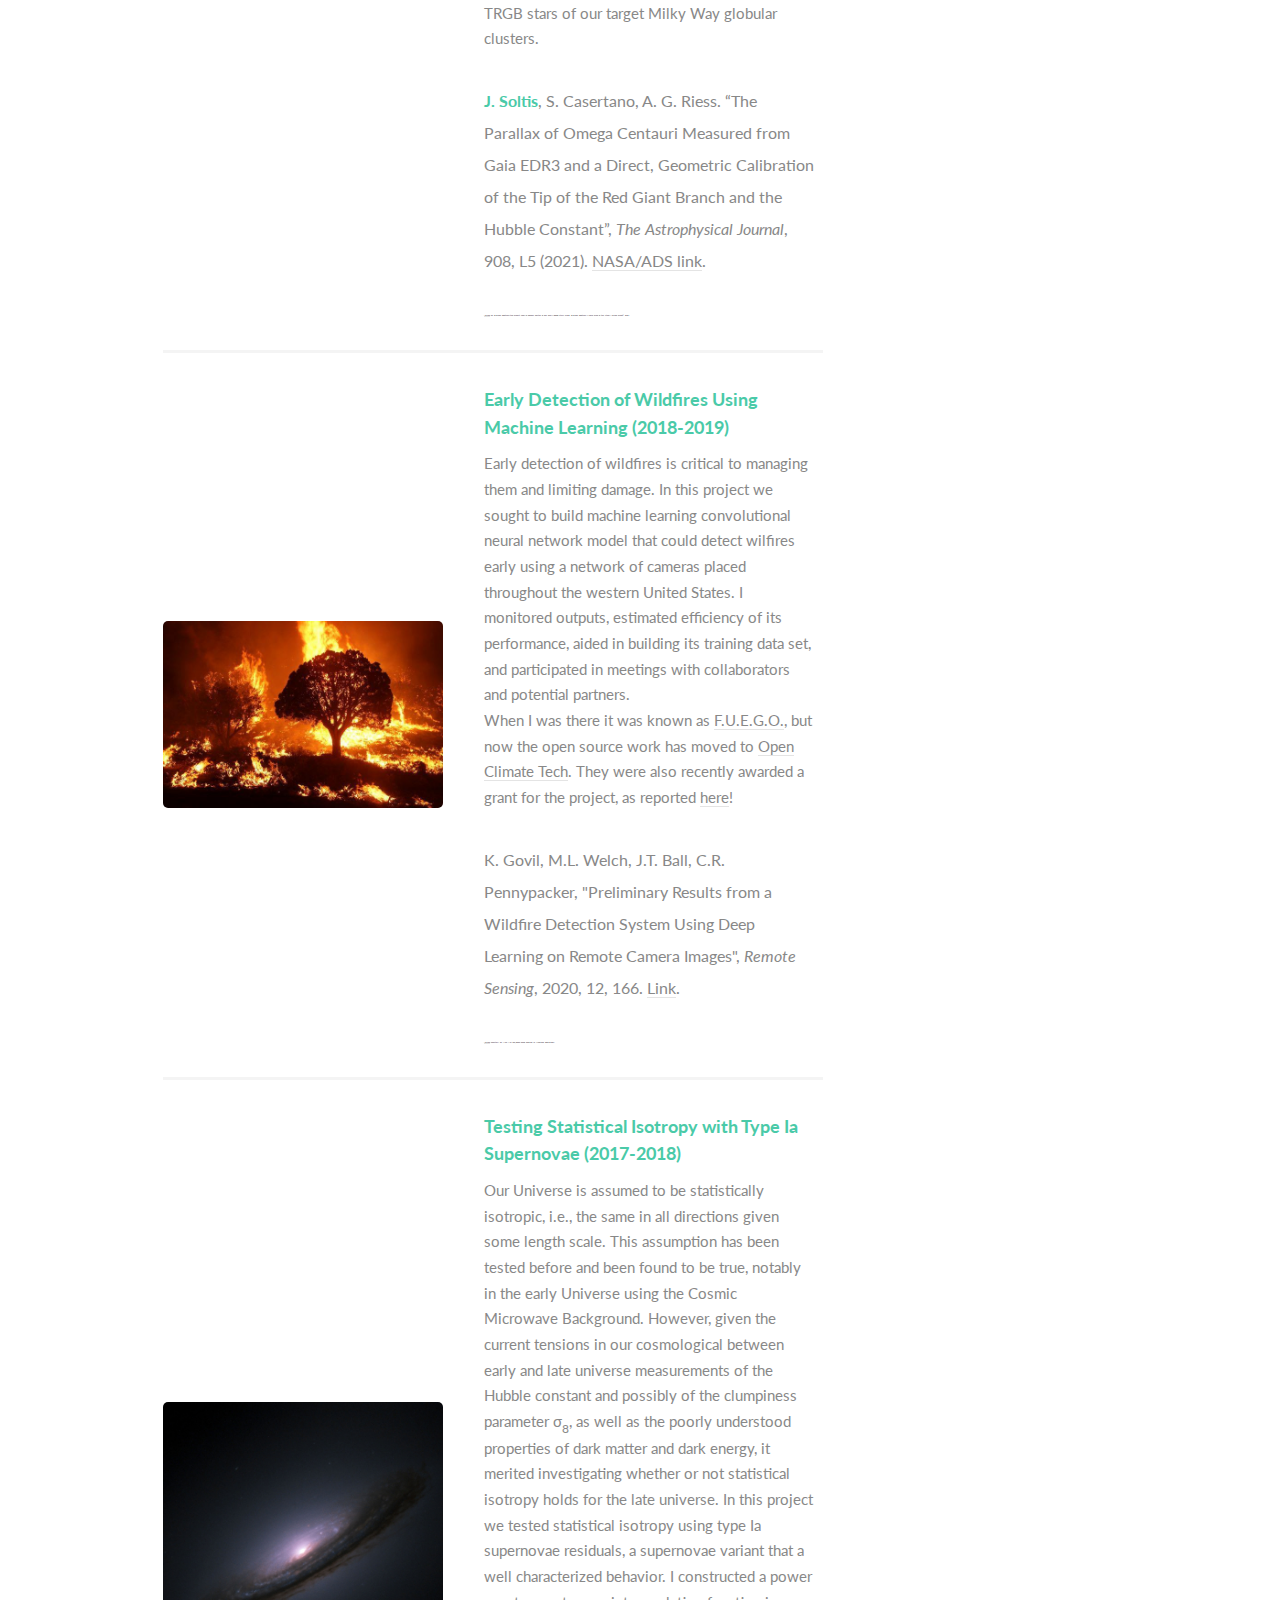
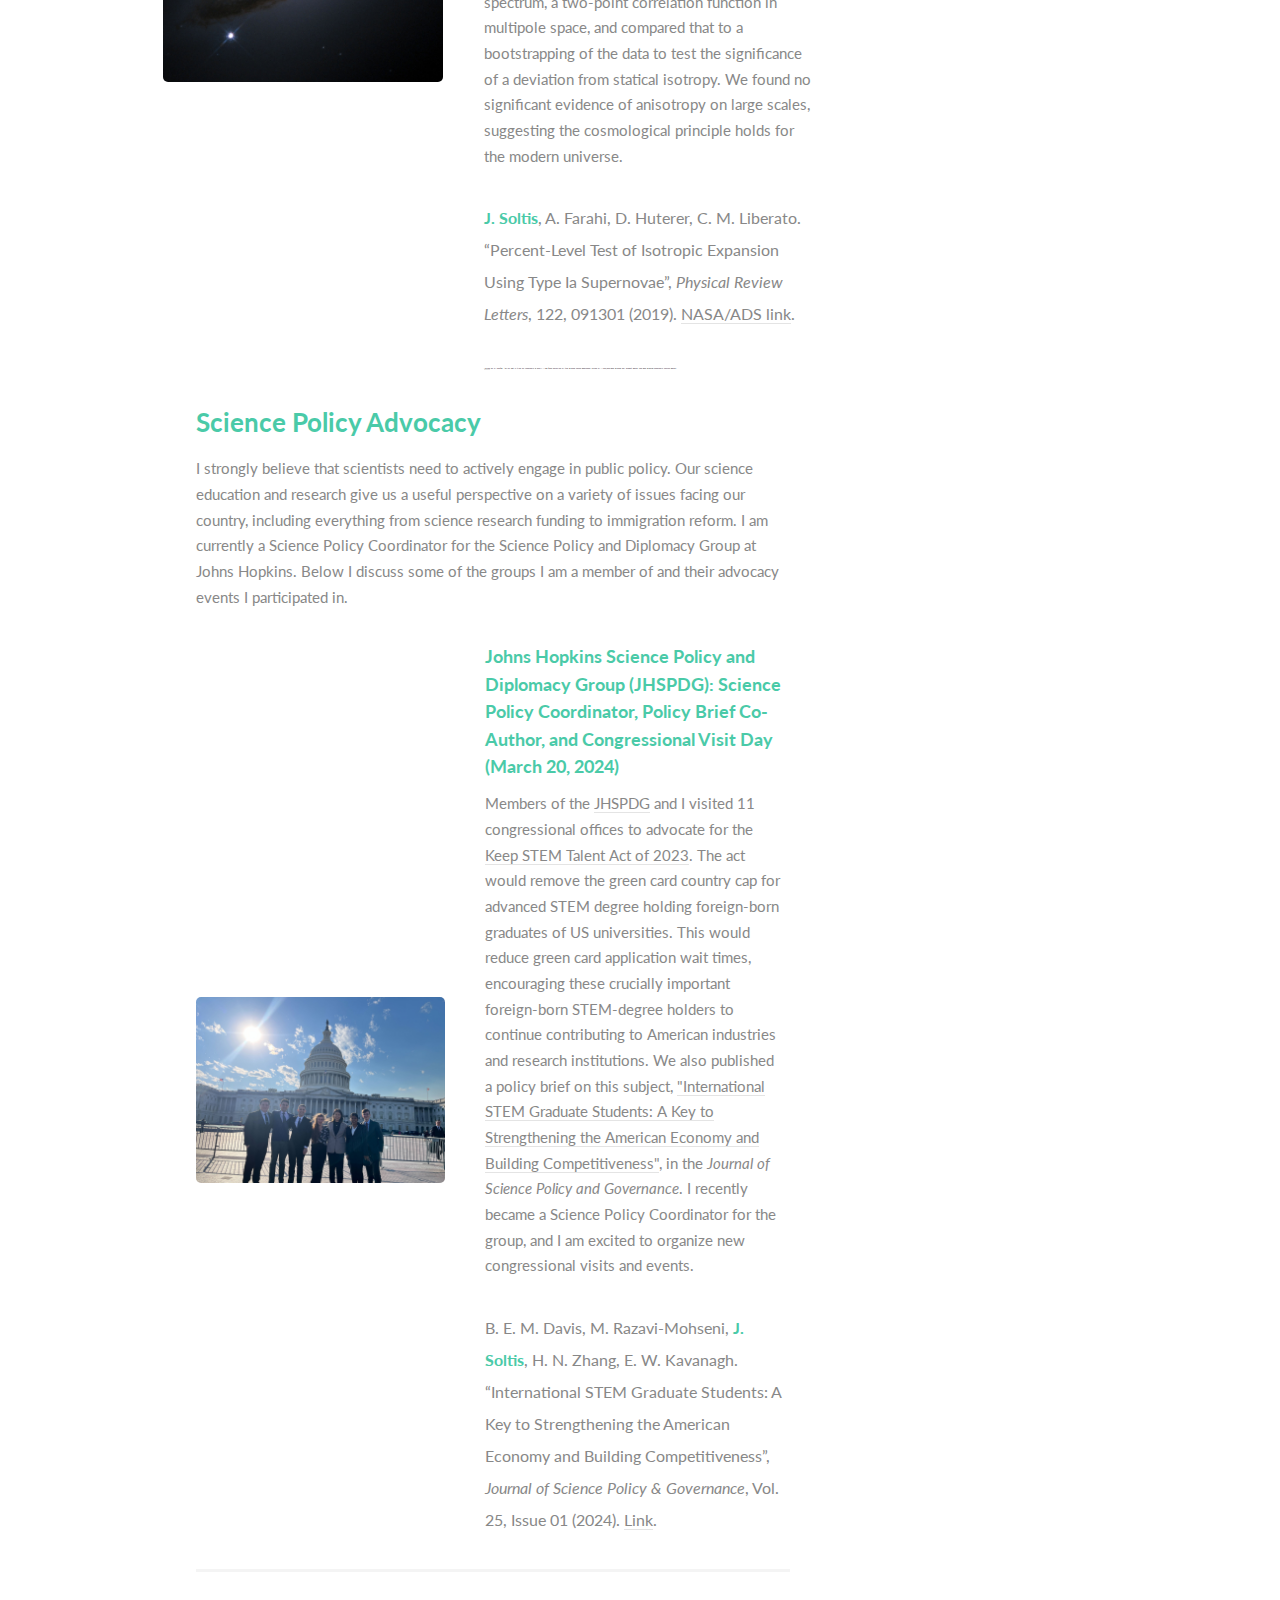
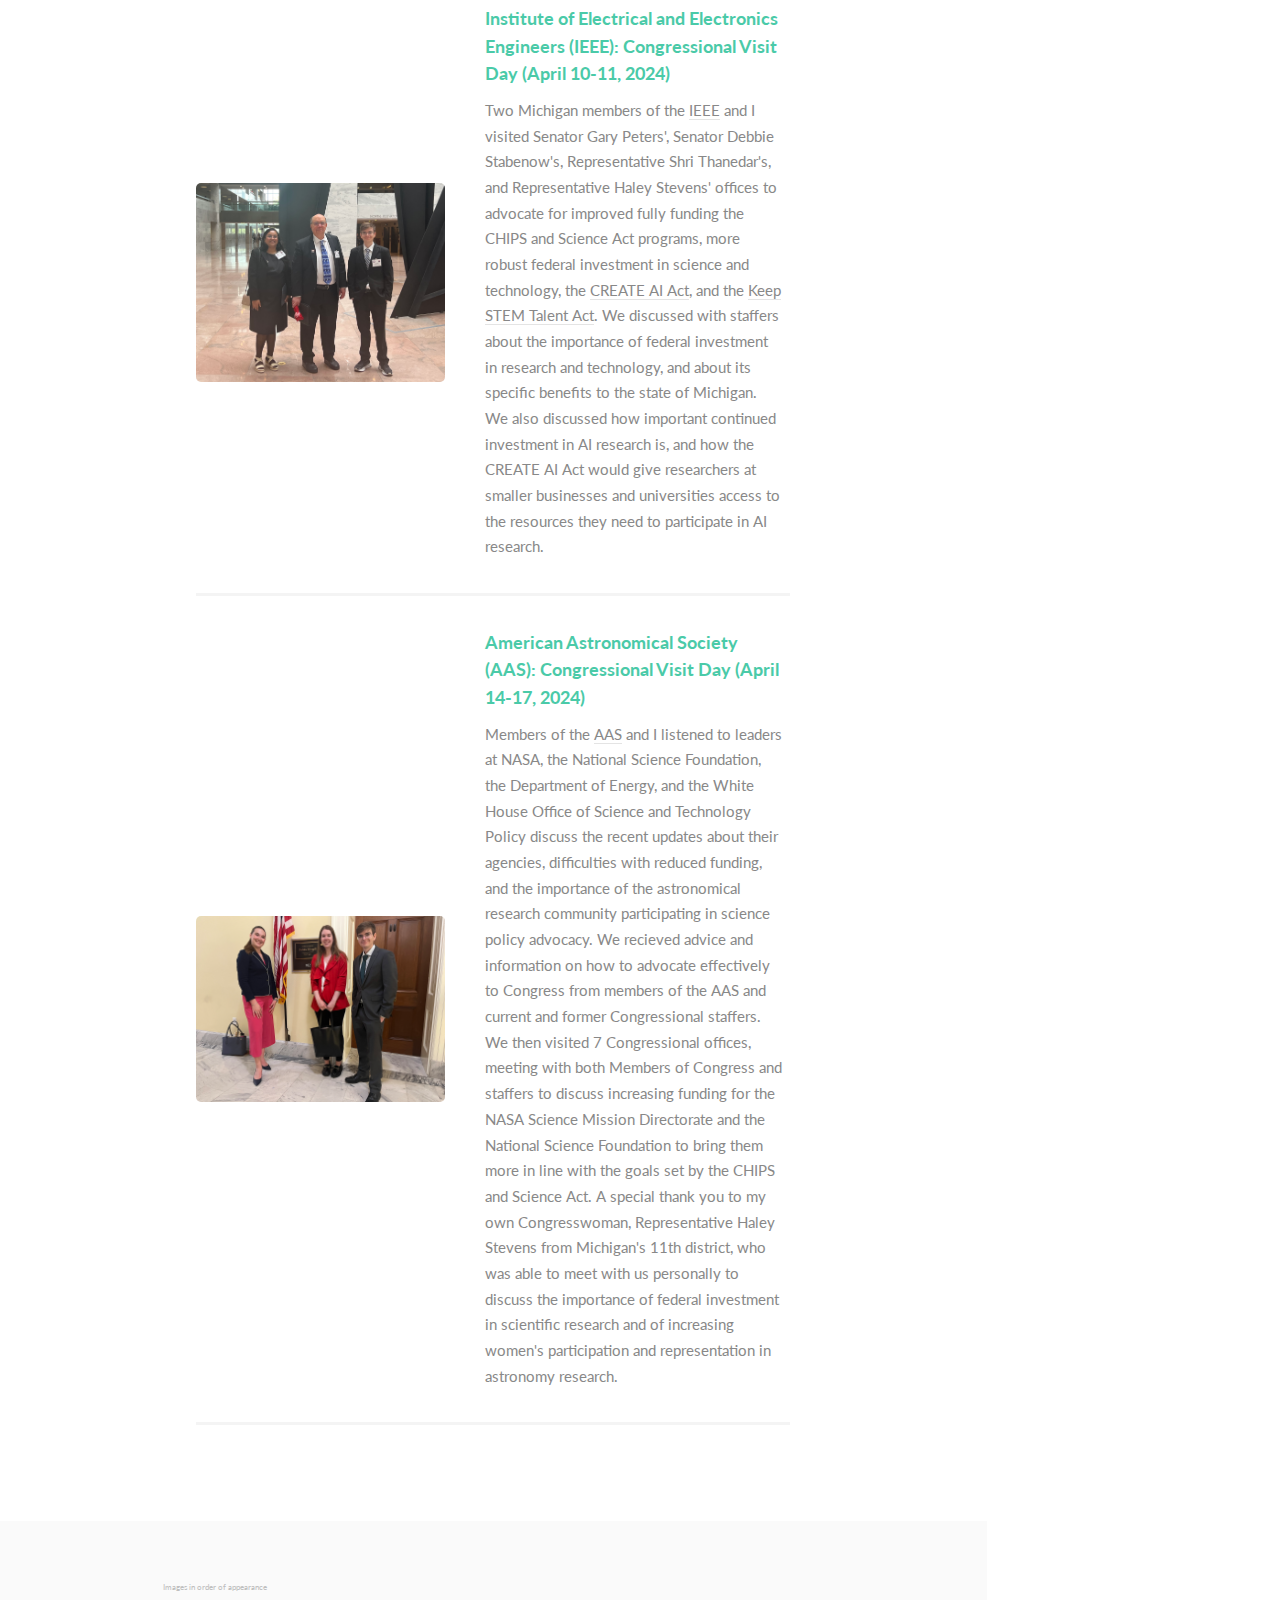
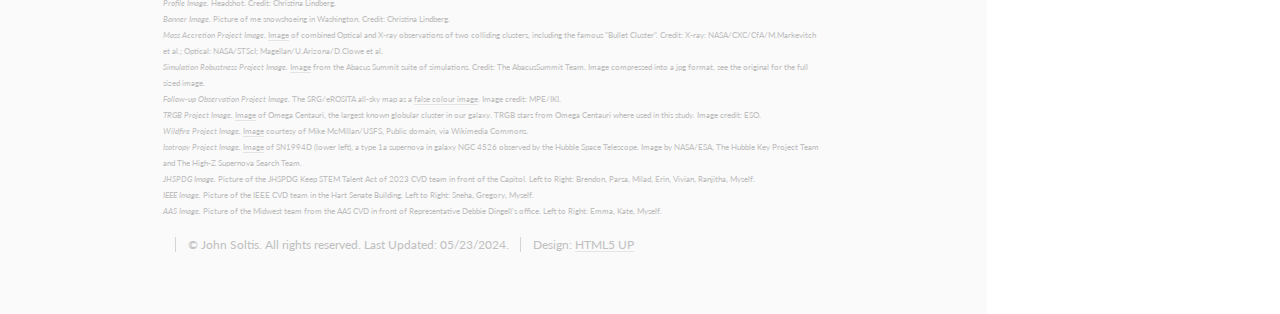
==== commit 9f7ef0c1: "Update index.html" ====
--- a/index.html
+++ b/index.html
@@ -529,7 +529,7 @@
 						<div class="container">
 							<ul class="copyright">
                                 <p style="font-size:8px;line-height:2">Images in order of appearance
-                                <br /><i>Profile Image.</i> Breakfast with Oliver. Credit: Christina Lindberg.
+                                <br /><i>Profile Image.</i> Headshot. Credit: Christina Lindberg.
                                 <br /><i>Banner Image.</i> Picture of me snowshoeing in Washington. Credit: Christina Lindberg.
                                 <br /><i>Mass Accretion Project Image.</i> <a href="https://chandra.harvard.edu/photo/2006/1e0657/1e0657_xray_opt.jpg">Image</a> of combined Optical and X-ray observations of two colliding clusters, including the famous "Bullet Cluster". Credit: X-ray: NASA/CXC/CfA/M.Markevitch et al.; Optical: NASA/STScI; Magellan/U.Arizona/D.Clowe et al.
                                 <br /><i>Simulation Robustness Project Image.</i> <a href="https://abacussummit.readthedocs.io/en/latest/_images/abacussummit_dpi192_portrait.png">Image</a> from the Abacus Summit suite of simulations. Credit: The AbacusSummit Team. Image compressed into a jpg format, see the original for the full sized image.
